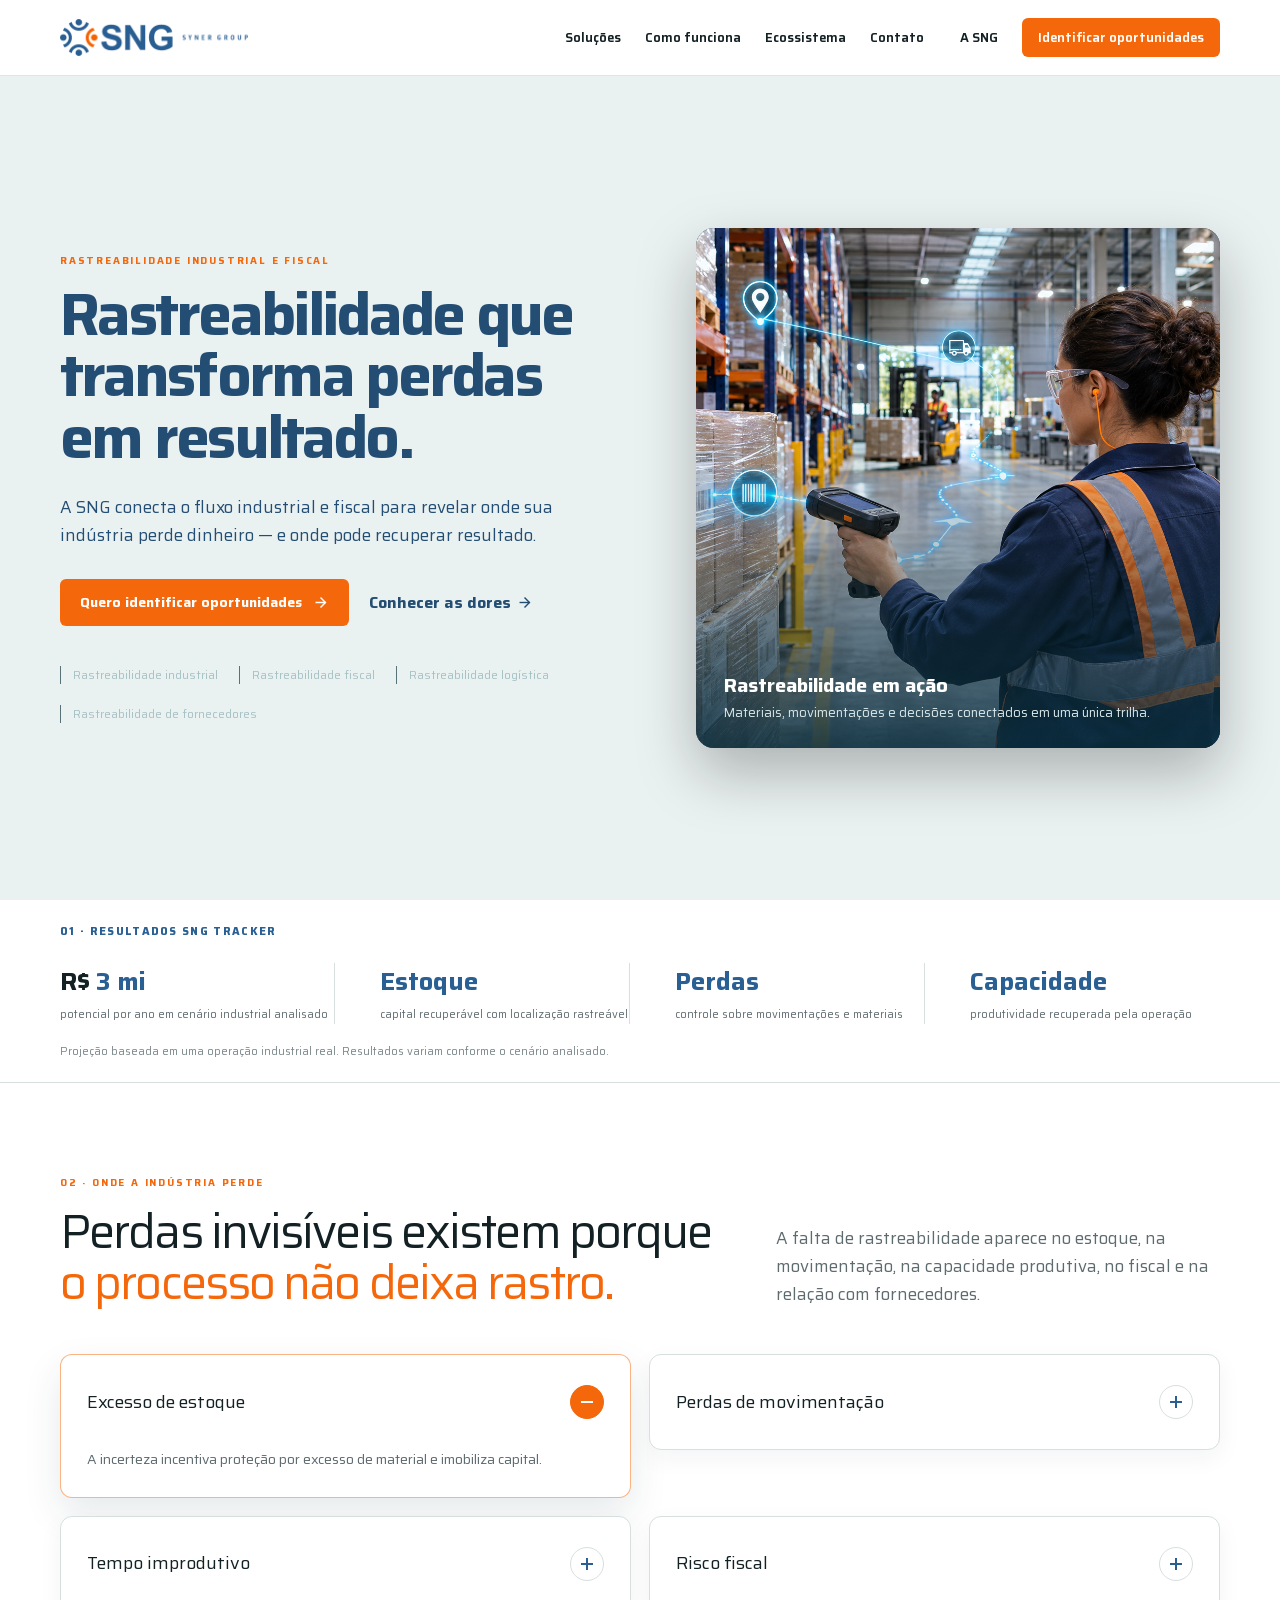
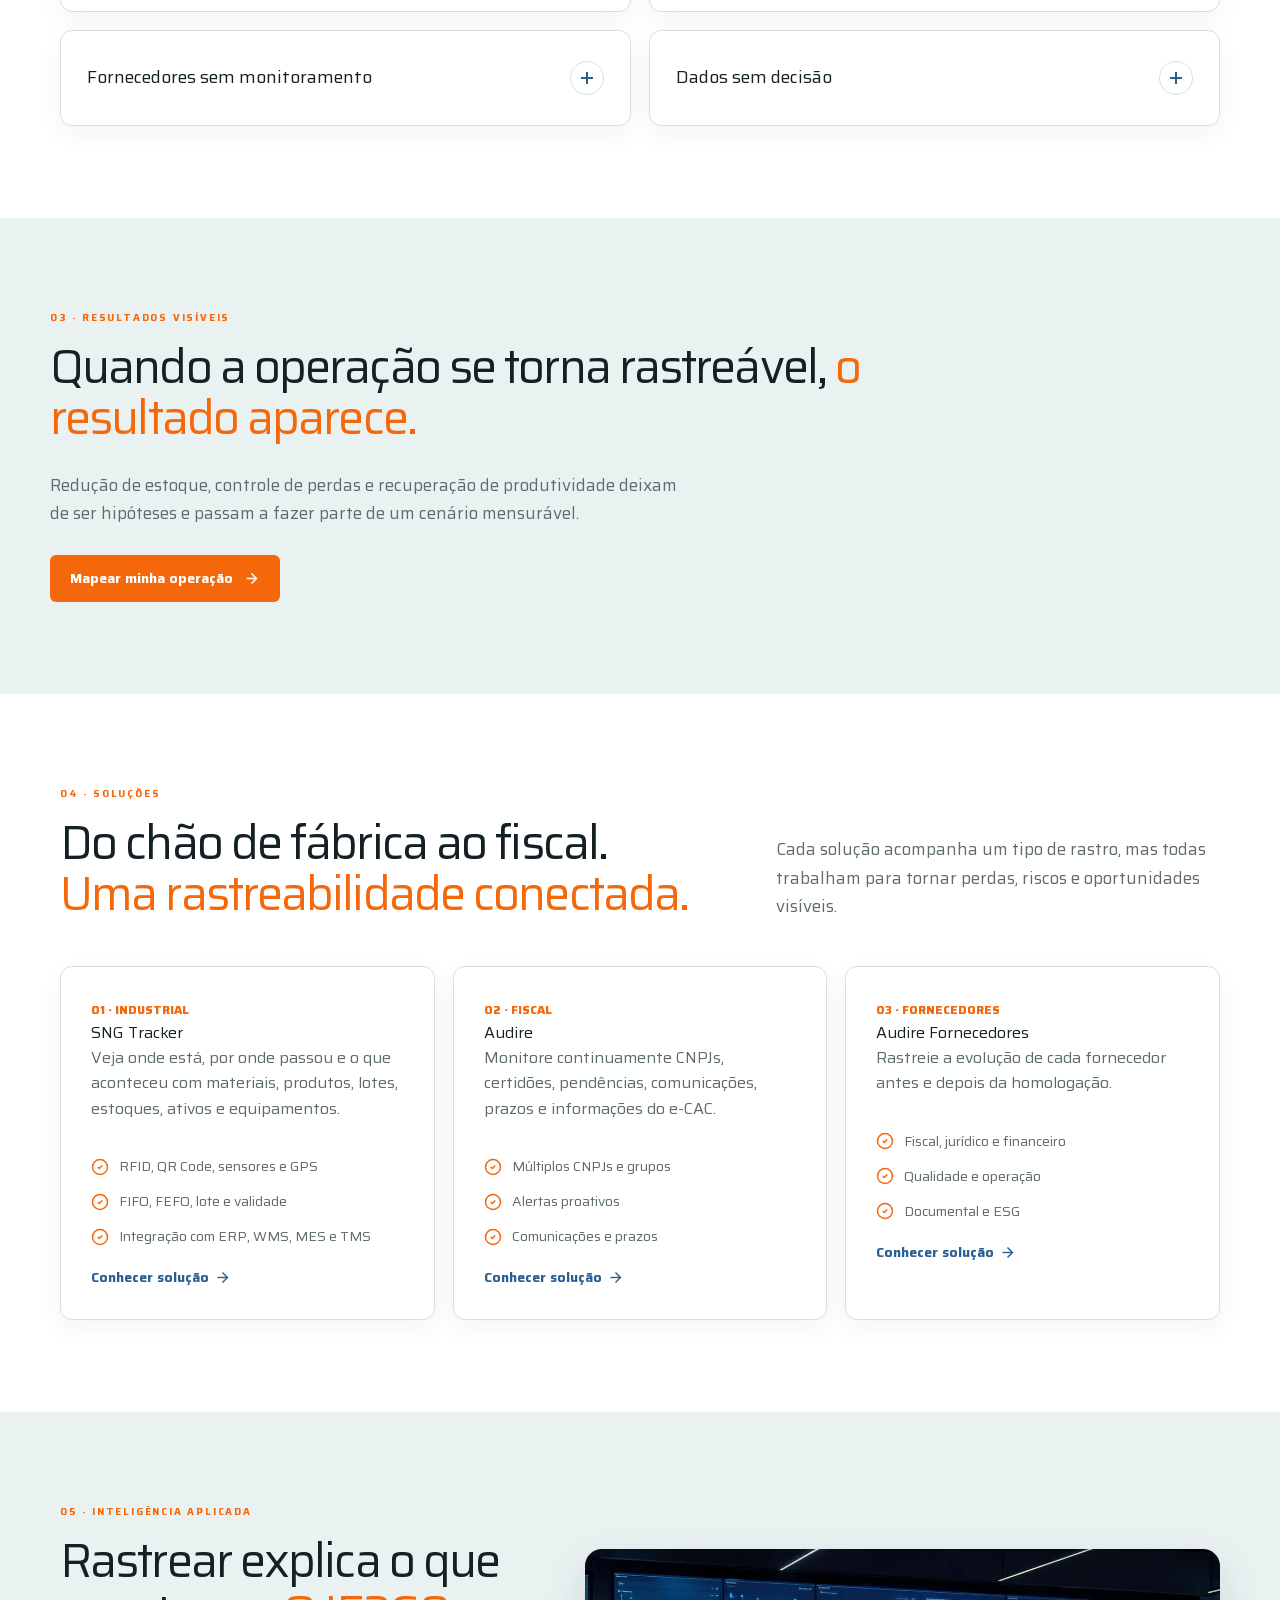
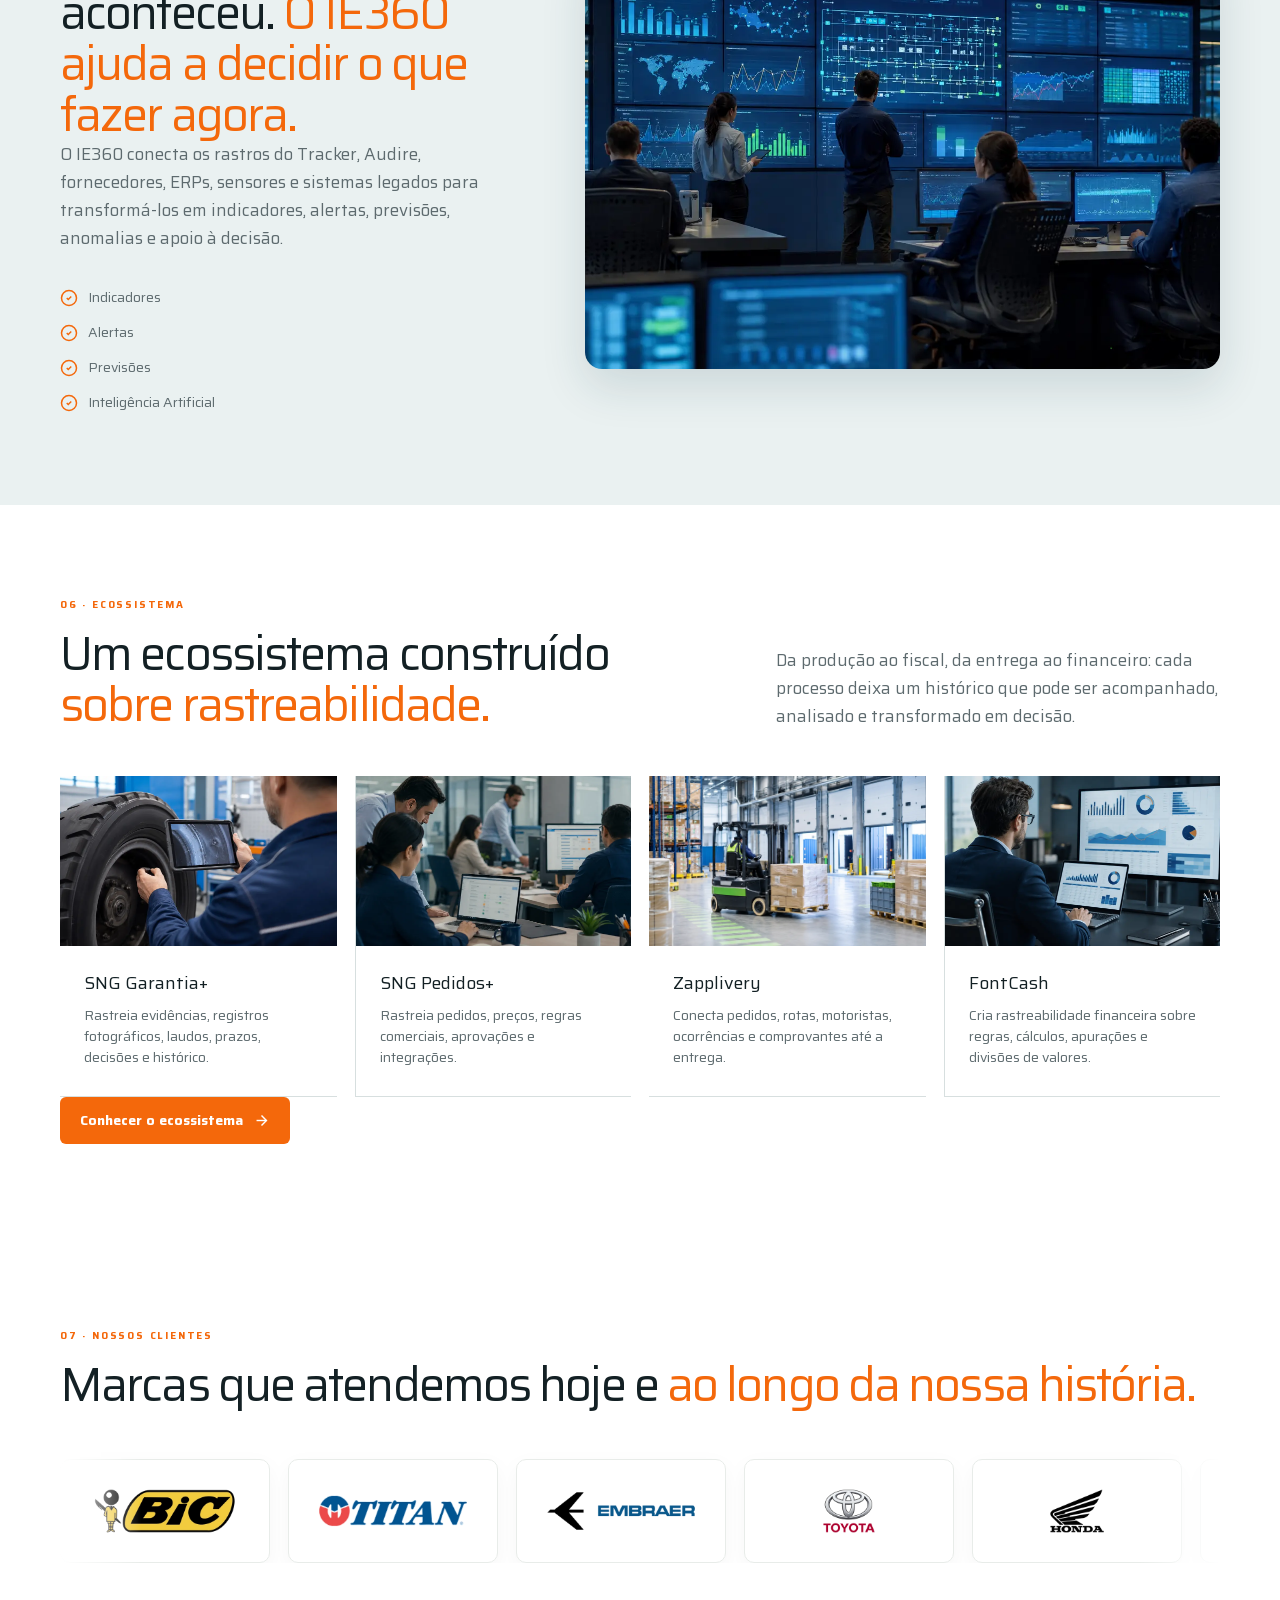
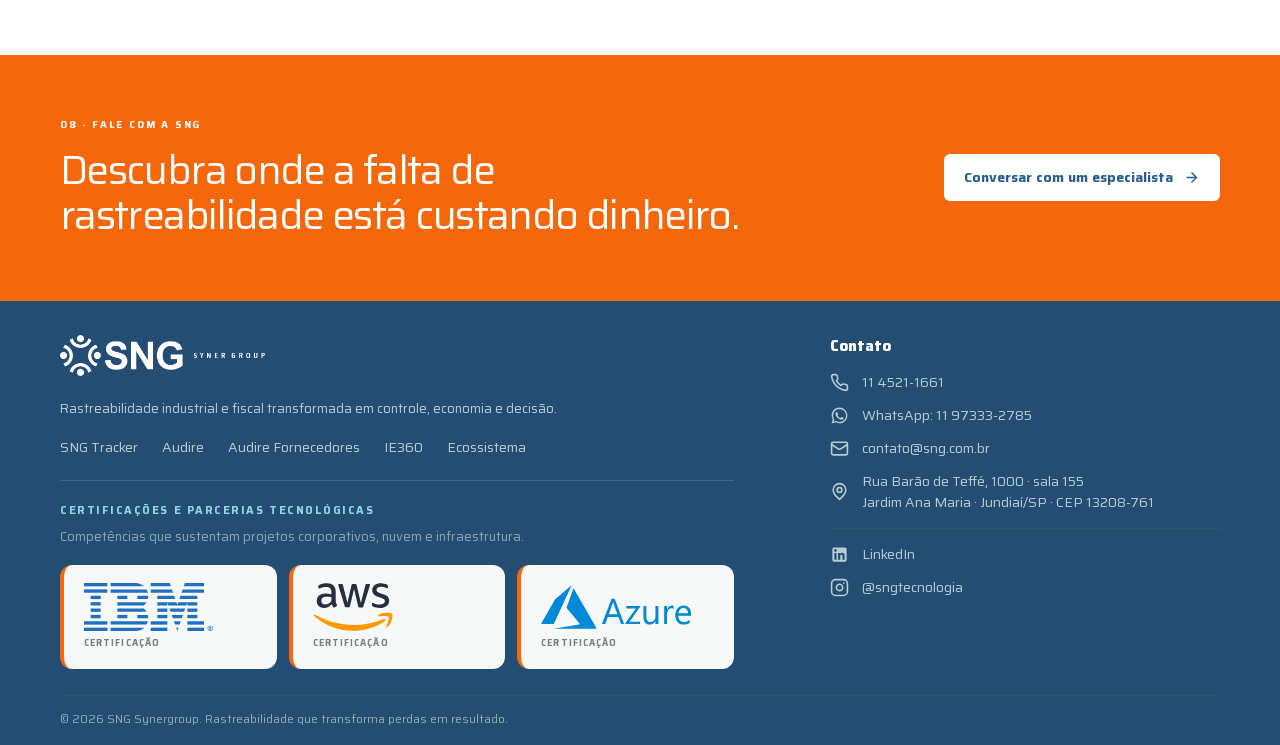
==== index.html @ 1b9b7e2a "initial commit" ====
<!doctype html><html lang="pt-BR" class="IZpH4a_variable"><head><meta charset="utf-8"><meta name="viewport" content="width=device-width,initial-scale=1"><title>SNG Synergroup | Rastreabilidade Industrial e Fiscal</title><meta name="description" content="A SNG conecta o fluxo industrial e fiscal para revelar onde sua indústria perde dinheiro — e onde pode recuperar resultado."><meta name="robots" content="index,follow,max-image-preview:large"><meta name="theme-color" content="#295f92"><link rel="canonical" href="https://sng.com.br/"><meta property="og:locale" content="pt_BR"><meta property="og:type" content="website"><meta property="og:site_name" content="SNG Synergroup"><meta property="og:title" content="SNG Synergroup | Rastreabilidade Industrial e Fiscal"><meta property="og:description" content="A SNG conecta o fluxo industrial e fiscal para revelar onde sua indústria perde dinheiro — e onde pode recuperar resultado."><meta property="og:image" content="https://sng.com.br/images/inteligencia-ie360.webp"><link rel="icon" href="./favicon.ico"><link rel="stylesheet" href="./css/styles.css"><link rel="stylesheet" href="./css/sng-overrides.css"></head><body><header class="site-header"><div class="container nav-wrap"><a class="brand" aria-label="SNG Synergroup início" href="./index.html"><img src="./images/logo.png" alt="SNG Synergroup" width="754" height="152"></a><button class="menu-button" aria-label="Abrir menu" aria-expanded="false"><svg viewBox="0 0 24 24" aria-hidden="true" fill="none" stroke="currentColor" stroke-width="2"><path d="M4 5h16"></path><path d="M4 12h16"></path><path d="M4 19h16"></path></svg></button><nav class="main-nav" aria-label="Navegação principal"><a href="./solucoes.html">Soluções</a><a href="./como-funciona.html">Como funciona</a><a href="./ecossistema.html">Ecossistema</a><a href="#contato-footer">Contato</a><a class="nav-login" href="./sobre.html">A SNG</a><a class="button button-small" href="./contato.html">Identificar oportunidades</a></nav></div></header><main class="site-shell">
<section class="hero"><div class="container hero-grid"><div class="hero-copy"><div class="eyebrow">Rastreabilidade industrial e fiscal</div><h1>Rastreabilidade que transforma perdas <span>em resultado.</span></h1><p class="lead">A SNG conecta o fluxo industrial e fiscal para revelar onde sua indústria perde dinheiro — e onde pode recuperar resultado.</p><div class="hero-cta"><a class="button" href="./contato.html">Quero identificar oportunidades <svg viewBox="0 0 24 24" aria-hidden="true" fill="none" stroke="currentColor" stroke-width="2"><path d="M5 12h14"></path><path d="m12 5 7 7-7 7"></path></svg></a><a class="text-link" href="#dores">Conhecer as dores <svg viewBox="0 0 24 24" aria-hidden="true" fill="none" stroke="currentColor" stroke-width="2"><path d="M5 12h14"></path><path d="m12 5 7 7-7 7"></path></svg></a></div><div class="trustline"><span>Rastreabilidade industrial</span><span>Rastreabilidade fiscal</span><span>Rastreabilidade logística</span><span>Rastreabilidade de fornecedores</span></div></div><figure class="hero-generated-visual"><img src="./images/sng-rastreabilidade-hero.png" alt="Profissional rastreando materiais em uma operação industrial conectada" width="1536" height="1024"><figcaption><strong>Rastreabilidade em ação</strong><span>Materiais, movimentações e decisões conectados em uma única trilha.</span></figcaption></figure></div></section>
<section class="proof"><div class="container"><p class="proof-context">01 · Resultados SNG Tracker</p><div class="proof-grid"><div><b>R$ <em>3 mi</em></b><span>potencial por ano em cenário industrial analisado</span></div><div><b><em>Estoque</em></b><span>capital recuperável com localização rastreável</span></div><div><b><em>Perdas</em></b><span>controle sobre movimentações e materiais</span></div><div><b><em>Capacidade</em></b><span>produtividade recuperada pela operação</span></div></div><p class="proof-note">Projeção baseada em uma operação industrial real. Resultados variam conforme o cenário analisado.</p></div></section>
<section class="section" id="dores"><div class="container"><div class="section-head"><div><div class="eyebrow">02 · Onde a indústria perde</div><h2>Perdas invisíveis existem porque <span>o processo não deixa rastro.</span></h2></div><p class="lead">A falta de rastreabilidade aparece no estoque, na movimentação, na capacidade produtiva, no fiscal e na relação com fornecedores.</p></div><div class="cards"><details class="card problem-toggle" open><summary><h3>Excesso de estoque</h3><span></span></summary><div class="problem-toggle-content"><div><p>A incerteza incentiva proteção por excesso de material e imobiliza capital.</p></div></div></details><details class="card problem-toggle"><summary><h3>Perdas de movimentação</h3><span></span></summary><div class="problem-toggle-content"><div><p>Materiais mudam de posição sem histórico confiável de origem, destino e responsável.</p></div></div></details><details class="card problem-toggle"><summary><h3>Tempo improdutivo</h3><span></span></summary><div class="problem-toggle-content"><div><p>Equipes procuram itens, conferem informações e reconstroem eventos manualmente.</p></div></div></details><details class="card problem-toggle"><summary><h3>Risco fiscal</h3><span></span></summary><div class="problem-toggle-content"><div><p>Certidões, pendências, comunicações e prazos mudam continuamente.</p></div></div></details><details class="card problem-toggle"><summary><h3>Fornecedores sem monitoramento</h3><span></span></summary><div class="problem-toggle-content"><div><p>Homologar é só o começo: o risco evolui depois da aprovação inicial.</p></div></div></details><details class="card problem-toggle"><summary><h3>Dados sem decisão</h3><span></span></summary><div class="problem-toggle-content"><div><p>Sistemas registram eventos, mas não conectam contexto, alertas e próximos passos.</p></div></div></details></div></div></section>
<section class="statement-section section"><div class="statement"><div class="eyebrow">03 · Resultados visíveis</div><h2>Quando a operação se torna rastreável, <span>o resultado aparece.</span></h2><p class="lead">Redução de estoque, controle de perdas e recuperação de produtividade deixam de ser hipóteses e passam a fazer parte de um cenário mensurável.</p><a class="button" href="./contato.html">Mapear minha operação <svg viewBox="0 0 24 24" aria-hidden="true" fill="none" stroke="currentColor" stroke-width="2"><path d="M5 12h14"></path><path d="m12 5 7 7-7 7"></path></svg></a></div></section>
<section class="section"><div class="container"><div class="section-head"><div><div class="eyebrow">04 · Soluções</div><h2>Do chão de fábrica ao fiscal. <span>Uma rastreabilidade conectada.</span></h2></div><p class="lead">Cada solução acompanha um tipo de rastro, mas todas trabalham para tornar perdas, riscos e oportunidades visíveis.</p></div><div class="solution-grid"><article class="solution-card"><span class="card-index">01 · INDUSTRIAL</span><h3>SNG Tracker</h3><p>Veja onde está, por onde passou e o que aconteceu com materiais, produtos, lotes, estoques, ativos e equipamentos.</p><div class="checks"><div class="check"><svg viewBox="0 0 24 24" aria-hidden="true" fill="none" stroke="currentColor" stroke-width="2"><circle cx="12" cy="12" r="10"></circle><path d="m9 12 2 2 4-4"></path></svg> RFID, QR Code, sensores e GPS</div><div class="check"><svg viewBox="0 0 24 24" aria-hidden="true" fill="none" stroke="currentColor" stroke-width="2"><circle cx="12" cy="12" r="10"></circle><path d="m9 12 2 2 4-4"></path></svg> FIFO, FEFO, lote e validade</div><div class="check"><svg viewBox="0 0 24 24" aria-hidden="true" fill="none" stroke="currentColor" stroke-width="2"><circle cx="12" cy="12" r="10"></circle><path d="m9 12 2 2 4-4"></path></svg> Integração com ERP, WMS, MES e TMS</div></div><a class="text-link" href="./solucoes.html#tracker">Conhecer solução <svg viewBox="0 0 24 24" aria-hidden="true" fill="none" stroke="currentColor" stroke-width="2"><path d="M5 12h14"></path><path d="m12 5 7 7-7 7"></path></svg></a></article><article class="solution-card"><span class="card-index">02 · FISCAL</span><h3>Audire</h3><p>Monitore continuamente CNPJs, certidões, pendências, comunicações, prazos e informações do e-CAC.</p><div class="checks"><div class="check"><svg viewBox="0 0 24 24" aria-hidden="true" fill="none" stroke="currentColor" stroke-width="2"><circle cx="12" cy="12" r="10"></circle><path d="m9 12 2 2 4-4"></path></svg> Múltiplos CNPJs e grupos</div><div class="check"><svg viewBox="0 0 24 24" aria-hidden="true" fill="none" stroke="currentColor" stroke-width="2"><circle cx="12" cy="12" r="10"></circle><path d="m9 12 2 2 4-4"></path></svg> Alertas proativos</div><div class="check"><svg viewBox="0 0 24 24" aria-hidden="true" fill="none" stroke="currentColor" stroke-width="2"><circle cx="12" cy="12" r="10"></circle><path d="m9 12 2 2 4-4"></path></svg> Comunicações e prazos</div></div><a class="text-link" href="./solucoes.html#audire">Conhecer solução <svg viewBox="0 0 24 24" aria-hidden="true" fill="none" stroke="currentColor" stroke-width="2"><path d="M5 12h14"></path><path d="m12 5 7 7-7 7"></path></svg></a></article><article class="solution-card"><span class="card-index">03 · FORNECEDORES</span><h3>Audire Fornecedores</h3><p>Rastreie a evolução de cada fornecedor antes e depois da homologação.</p><div class="checks"><div class="check"><svg viewBox="0 0 24 24" aria-hidden="true" fill="none" stroke="currentColor" stroke-width="2"><circle cx="12" cy="12" r="10"></circle><path d="m9 12 2 2 4-4"></path></svg> Fiscal, jurídico e financeiro</div><div class="check"><svg viewBox="0 0 24 24" aria-hidden="true" fill="none" stroke="currentColor" stroke-width="2"><circle cx="12" cy="12" r="10"></circle><path d="m9 12 2 2 4-4"></path></svg> Qualidade e operação</div><div class="check"><svg viewBox="0 0 24 24" aria-hidden="true" fill="none" stroke="currentColor" stroke-width="2"><circle cx="12" cy="12" r="10"></circle><path d="m9 12 2 2 4-4"></path></svg> Documental e ESG</div></div><a class="text-link" href="./solucoes.html#fornecedores">Conhecer solução <svg viewBox="0 0 24 24" aria-hidden="true" fill="none" stroke="currentColor" stroke-width="2"><path d="M5 12h14"></path><path d="m12 5 7 7-7 7"></path></svg></a></article></div></div></section>
<section class="section statement-section"><div class="container rules-layout"><div><div class="eyebrow">05 · Inteligência aplicada</div><h2>Rastrear explica o que aconteceu. <span>O IE360 ajuda a decidir o que fazer agora.</span></h2><p class="lead">O IE360 conecta os rastros do Tracker, Audire, fornecedores, ERPs, sensores e sistemas legados para transformá-los em indicadores, alertas, previsões, anomalias e apoio à decisão.</p><div class="checks"><div class="check"><svg viewBox="0 0 24 24" aria-hidden="true" fill="none" stroke="currentColor" stroke-width="2"><circle cx="12" cy="12" r="10"></circle><path d="m9 12 2 2 4-4"></path></svg> Indicadores</div><div class="check"><svg viewBox="0 0 24 24" aria-hidden="true" fill="none" stroke="currentColor" stroke-width="2"><circle cx="12" cy="12" r="10"></circle><path d="m9 12 2 2 4-4"></path></svg> Alertas</div><div class="check"><svg viewBox="0 0 24 24" aria-hidden="true" fill="none" stroke="currentColor" stroke-width="2"><circle cx="12" cy="12" r="10"></circle><path d="m9 12 2 2 4-4"></path></svg> Previsões</div><div class="check"><svg viewBox="0 0 24 24" aria-hidden="true" fill="none" stroke="currentColor" stroke-width="2"><circle cx="12" cy="12" r="10"></circle><path d="m9 12 2 2 4-4"></path></svg> Inteligência Artificial</div></div></div><img class="sng-feature-image" src="./images/inteligencia-ie360.webp" alt="Centro de inteligência operacional IE360"></div></section>
<section class="section"><div class="container"><div class="section-head"><div><div class="eyebrow">06 · Ecossistema</div><h2>Um ecossistema construído <span>sobre rastreabilidade.</span></h2></div><p class="lead">Da produção ao fiscal, da entrega ao financeiro: cada processo deixa um histórico que pode ser acompanhado, analisado e transformado em decisão.</p></div><div class="cards ecosystem-cards"><article class="card"><img src="./images/sng-garantia.webp" alt="SNG Garantia+"><h3>SNG Garantia+</h3><p>Rastreia evidências, registros fotográficos, laudos, prazos, decisões e histórico.</p></article><article class="card"><img src="./images/sng-pedidos.webp" alt="SNG Pedidos+"><h3>SNG Pedidos+</h3><p>Rastreia pedidos, preços, regras comerciais, aprovações e integrações.</p></article><article class="card"><img src="./images/logistica-expedicao.webp" alt="Zapplivery"><h3>Zapplivery</h3><p>Conecta pedidos, rotas, motoristas, ocorrências e comprovantes até a entrega.</p></article><article class="card"><img src="./images/fontcash.webp" alt="FontCash"><h3>FontCash</h3><p>Cria rastreabilidade financeira sobre regras, cálculos, apurações e divisões de valores.</p></article></div><p><a class="button" href="./ecossistema.html">Conhecer o ecossistema <svg viewBox="0 0 24 24" aria-hidden="true" fill="none" stroke="currentColor" stroke-width="2"><path d="M5 12h14"></path><path d="m12 5 7 7-7 7"></path></svg></a></p></div></section>
<section class="section clients-section"><div class="container"><div class="eyebrow">07 · Nossos clientes</div><h2>Marcas que atendemos hoje e <span>ao longo da nossa história.</span></h2><div class="client-logos"><img src="./images/07_bic.webp" alt="Cliente SNG"><img src="./images/37_titan.webp" alt="Cliente SNG"><img src="./images/14_embraer.webp" alt="Cliente SNG"><img src="./images/38_toyota.webp" alt="Cliente SNG"><img src="./images/18_honda.webp" alt="Cliente SNG"><img src="./images/12_continental.webp" alt="Cliente SNG"><img src="./images/01_abbott.webp" alt="Cliente SNG"><img src="./images/08_o_boticario.webp" alt="Cliente SNG"><img src="./images/16_ferrero.webp" alt="Cliente SNG"><img src="./images/09_c_and_a.webp" alt="Cliente SNG"><img src="./images/04_avon.webp" alt="Cliente SNG"><img src="./images/06_baxter.webp" alt="Cliente SNG"><img src="./images/03_air_products.webp" alt="Cliente SNG"><img src="./images/05_bacardi.webp" alt="Cliente SNG"><img src="./images/32_sandvik.webp" alt="Cliente SNG"><img src="./images/26_makita.webp" alt="Cliente SNG"><img src="./images/23_lanxess.webp" alt="Cliente SNG"><img src="./images/17_gates.webp" alt="Cliente SNG"><img src="./images/39_unimed.webp" alt="Cliente SNG"><img src="./images/40_yazaki.webp" alt="Cliente SNG"><img src="./images/21_iscar.webp" alt="Cliente SNG"><img src="./images/35_sulzer.webp" alt="Cliente SNG"><img src="./images/36_taegutec.webp" alt="Cliente SNG"><img src="./images/25_leaseplan.webp" alt="Cliente SNG"><img src="./images/30a_organon.webp" alt="Cliente SNG"><img src="./images/30b_schering_plough.webp" alt="Cliente SNG"><img src="./images/22_kspg_automotive.webp" alt="Cliente SNG"><img src="./images/19_igesp.webp" alt="Cliente SNG"><img src="./images/20_intelli.webp" alt="Cliente SNG"><img src="./images/11_chemtura.webp" alt="Cliente SNG"><img src="./images/41_zambon.webp" alt="Cliente SNG"></div></div></section>
<section class="cta-section"><div class="container cta-inner"><div><div class="eyebrow">08 · Fale com a SNG</div><h2>Descubra onde a falta de rastreabilidade está custando dinheiro.</h2></div><a class="button button-light" href="./contato.html">Conversar com um especialista <svg viewBox="0 0 24 24" aria-hidden="true" fill="none" stroke="currentColor" stroke-width="2"><path d="M5 12h14"></path><path d="m12 5 7 7-7 7"></path></svg></a></div></section></main><footer class="site-footer" id="contato-footer"><div class="container footer-grid"><div class="footer-brand"><a class="footer-logo" href="./index.html" aria-label="SNG Synergroup início"><img src="./images/logo.png" alt="SNG Synergroup" width="754" height="152"></a><p>Rastreabilidade industrial e fiscal transformada em controle, economia e decisão.</p><div class="footer-links"><a href="./solucoes.html">SNG Tracker</a><a href="./solucoes.html#audire">Audire</a><a href="./solucoes.html#fornecedores">Audire Fornecedores</a><a href="./solucoes.html#ie360">IE360</a><a href="./ecossistema.html">Ecossistema</a></div></div><div class="footer-contact"><div class="foot-group-title">Contato</div><div class="foot-contact-box"><a href="tel:+551145211661"><span>11 4521-1661</span></a><a href="https://wa.me/5511973332785" target="_blank" rel="noopener"><span>WhatsApp: 11 97333-2785</span></a><a href="mailto:contato@sng.com.br"><span>contato@sng.com.br</span></a><a href="https://maps.google.com/?q=Rua+Barão+de+Teffé+1000+Jundiaí+SP" target="_blank" rel="noopener"><span>Rua Barão de Teffé, 1000 · sala 155<br>Jardim Ana Maria · Jundiaí/SP · CEP 13208-761</span></a><hr><a href="https://www.linkedin.com/company/sngtecnologia/" target="_blank" rel="noopener"><span>LinkedIn</span></a><a href="https://www.instagram.com/sngtecnologia/" target="_blank" rel="noopener"><span>@sngtecnologia</span></a></div></div></div><section class="footer-certifications" aria-label="Certificações e parcerias tecnológicas"><div><div class="footer-certifications-copy"><strong>Certificações e parcerias tecnológicas</strong><span>Competências que sustentam projetos corporativos, nuvem e infraestrutura.</span></div><div class="footer-certification-logos"><figure><img src="./images/IBM_logo.svg" alt="IBM"><figcaption>Certificação</figcaption></figure><figure><img src="./images/Amazon_Web_Services_Logo.svg" alt="Amazon Web Services"><figcaption>Certificação</figcaption></figure><figure><img src="./images/Microsoft_Azure_Logo.svg" alt="Microsoft Azure"><figcaption>Certificação</figcaption></figure></div></div></section><div class="container footer-bottom">© 2026 SNG Synergroup. Rastreabilidade que transforma perdas em resultado.</div></footer><script src="./js/site.js" defer></script></body></html>
---- css/styles.css ----
@font-face{font-family:Saira;font-style:normal;font-weight:100 900;font-stretch:100%;font-display:swap;src:url(../assets/fonts/7838e9cc37e312b6-s.1bio_i4k4_h-7.woff2)format("woff2");unicode-range:U+102-103,U+110-111,U+128-129,U+168-169,U+1A0-1A1,U+1AF-1B0,U+300-301,U+303-304,U+308-309,U+323,U+329,U+1EA0-1EF9,U+20AB}@font-face{font-family:Saira;font-style:normal;font-weight:100 900;font-stretch:100%;font-display:swap;src:url(../assets/fonts/f76ebd581801a14e-s.28pwg5cihh1vo.woff2)format("woff2");unicode-range:U+100-2BA,U+2BD-2C5,U+2C7-2CC,U+2CE-2D7,U+2DD-2FF,U+304,U+308,U+329,U+1D00-1DBF,U+1E00-1E9F,U+1EF2-1EFF,U+2020,U+20A0-20AB,U+20AD-20C4,U+2113,U+2C60-2C7F,U+A720-A7FF}@font-face{font-family:Saira;font-style:normal;font-weight:100 900;font-stretch:100%;font-display:swap;src:url(../assets/fonts/7c1e39d02e51fd6d-s.p.161-8jf3b5y85.woff2)format("woff2");unicode-range:U+0-FF,U+131,U+152-153,U+2BB-2BC,U+2C6,U+2DA,U+2DC,U+304,U+308,U+329,U+2000-206F,U+20AC,U+2122,U+2191,U+2193,U+2212,U+2215,U+FEFF,U+FFFD}@font-face{font-family:Saira Fallback;src:local(Arial);ascent-override:109.52%;descent-override:42.36%;line-gap-override:0.0%;size-adjust:103.63%}.IZpH4a_className{font-family:Saira,Saira Fallback;font-style:normal}.IZpH4a_variable{--font-saira:"Saira", "Saira Fallback"}
@layer properties{@supports (((-webkit-hyphens:none)) and (not (margin-trim:inline))) or ((-moz-orient:inline) and (not (color:rgb(from red r g b)))){:root,:host{--shimmer-angle:20deg}*,:before,:after,::backdrop{--tw-border-style:solid;--tw-font-weight:initial;--tw-outline-style:solid;--tw-blur:initial;--tw-brightness:initial;--tw-contrast:initial;--tw-grayscale:initial;--tw-hue-rotate:initial;--tw-invert:initial;--tw-opacity:initial;--tw-saturate:initial;--tw-sepia:initial;--tw-drop-shadow:initial;--tw-drop-shadow-color:initial;--tw-drop-shadow-alpha:100%;--tw-drop-shadow-size:initial;--tw-shadow:0 0 #0000;--tw-shadow-color:initial;--tw-shadow-alpha:100%;--tw-inset-shadow:0 0 #0000;--tw-inset-shadow-color:initial;--tw-inset-shadow-alpha:100%;--tw-ring-color:initial;--tw-ring-shadow:0 0 #0000;--tw-inset-ring-color:initial;--tw-inset-ring-shadow:0 0 #0000;--tw-ring-inset:initial;--tw-ring-offset-width:0px;--tw-ring-offset-color:#fff;--tw-ring-offset-shadow:0 0 #0000;--tw-translate-x:0;--tw-translate-y:0;--tw-translate-z:0;--tw-animation-delay:0s;--tw-animation-direction:normal;--tw-animation-duration:initial;--tw-animation-fill-mode:none;--tw-animation-iteration-count:1;--tw-enter-blur:0;--tw-enter-opacity:1;--tw-enter-rotate:0;--tw-enter-scale:1;--tw-enter-translate-x:0;--tw-enter-translate-y:0;--tw-exit-blur:0;--tw-exit-opacity:1;--tw-exit-rotate:0;--tw-exit-scale:1;--tw-exit-translate-x:0;--tw-exit-translate-y:0;--scroll-fade-t:0px;--scroll-fade-b:0px;--scroll-fade-s:0px;--scroll-fade-e:0px;--scroll-fade-mask:initial;--shimmer-image:initial;--shimmer-text-fill:initial}}}@layer theme{:root,:host{--font-sans:-apple-system, BlinkMacSystemFont, "Segoe UI", Roboto, "Helvetica Neue", "Noto Sans", Arial, sans-serif, "Apple Color Emoji", "Segoe UI Emoji", "Segoe UI Symbol", "Noto Color Emoji";--font-mono:ui-monospace, SFMono-Regular, Menlo, Monaco, Consolas, "Liberation Mono", "Courier New", monospace;--spacing:.25rem;--text-xs:.75rem;--text-xs--line-height:calc(1 / .75);--text-sm:.875rem;--text-sm--line-height:calc(1.25 / .875);--font-weight-medium:500;--radius-md:.375rem;--radius-lg:.5rem;--default-transition-duration:.15s;--default-transition-timing-function:cubic-bezier(.4, 0, .2, 1);--default-font-family:var(--font-sans);--default-mono-font-family:var(--font-mono)}}@layer base{*,:after,:before,::backdrop{box-sizing:border-box;border:0 solid;margin:0;padding:0}::file-selector-button{box-sizing:border-box;border:0 solid;margin:0;padding:0}html,:host{-webkit-text-size-adjust:100%;tab-size:4;line-height:1.5;font-family:var(--default-font-family,-apple-system, BlinkMacSystemFont, "Segoe UI", Roboto, "Helvetica Neue", "Noto Sans", Arial, sans-serif, "Apple Color Emoji", "Segoe UI Emoji", "Segoe UI Symbol", "Noto Color Emoji");font-feature-settings:var(--default-font-feature-settings,normal);font-variation-settings:var(--default-font-variation-settings,normal);-webkit-tap-highlight-color:transparent}hr{height:0;color:inherit;border-top-width:1px}abbr:where([title]){-webkit-text-decoration:underline dotted;text-decoration:underline dotted}h1,h2,h3,h4,h5,h6{font-size:inherit;font-weight:inherit}a{color:inherit;-webkit-text-decoration:inherit;-webkit-text-decoration:inherit;-webkit-text-decoration:inherit;-webkit-text-decoration:inherit;text-decoration:inherit}b,strong{font-weight:bolder}code,kbd,samp,pre{font-family:var(--default-mono-font-family,ui-monospace, SFMono-Regular, Menlo, Monaco, Consolas, "Liberation Mono", "Courier New", monospace);font-feature-settings:var(--default-mono-font-feature-settings,normal);font-variation-settings:var(--default-mono-font-variation-settings,normal);font-size:1em}small{font-size:80%}sub,sup{vertical-align:baseline;font-size:75%;line-height:0;position:relative}sub{bottom:-.25em}sup{top:-.5em}table{text-indent:0;border-color:inherit;border-collapse:collapse}:-moz-focusring:where(:not(iframe)){outline:auto}progress{vertical-align:baseline}summary{display:list-item}ol,ul,menu{list-style:none}img,svg,video,canvas,audio,iframe,embed,object{vertical-align:middle;display:block}img,video{max-width:100%;height:auto}button,input,select,optgroup,textarea{font:inherit;font-feature-settings:inherit;font-variation-settings:inherit;letter-spacing:inherit;color:inherit;opacity:1;background-color:#0000;border-radius:0}::file-selector-button{font:inherit;font-feature-settings:inherit;font-variation-settings:inherit;letter-spacing:inherit;color:inherit;opacity:1;background-color:#0000;border-radius:0}:where(select:is([multiple],[size])) optgroup{font-weight:bolder}:where(select:is([multiple],[size])) optgroup option{padding-inline-start:20px}::file-selector-button{margin-inline-end:4px}::placeholder{opacity:1}@supports (not ((-webkit-appearance:-apple-pay-button))) or (contain-intrinsic-size:1px){::placeholder{color:currentColor}@supports (color:color-mix(in lab, red, red)){::placeholder{color:color-mix(in oklab, currentcolor 50%, transparent)}}}textarea{resize:vertical}::-webkit-search-decoration{-webkit-appearance:none}::-webkit-date-and-time-value{min-height:1lh;text-align:inherit}::-webkit-datetime-edit{display:inline-flex}::-webkit-datetime-edit-fields-wrapper{padding:0}::-webkit-datetime-edit{padding-block:0}::-webkit-datetime-edit-year-field{padding-block:0}::-webkit-datetime-edit-month-field{padding-block:0}::-webkit-datetime-edit-day-field{padding-block:0}::-webkit-datetime-edit-hour-field{padding-block:0}::-webkit-datetime-edit-minute-field{padding-block:0}::-webkit-datetime-edit-second-field{padding-block:0}::-webkit-datetime-edit-millisecond-field{padding-block:0}::-webkit-datetime-edit-meridiem-field{padding-block:0}::-webkit-calendar-picker-indicator{line-height:1}:-moz-ui-invalid{box-shadow:none}button,input:where([type=button],[type=reset],[type=submit]){appearance:button}::file-selector-button{appearance:button}::-webkit-inner-spin-button{height:auto}::-webkit-outer-spin-button{height:auto}[hidden]:where(:not([hidden=until-found])){display:none!important}}@layer components;@layer utilities{.visible{visibility:visible}.absolute{position:absolute}.fixed{position:fixed}.static{position:static}.sticky{position:sticky}.container{width:100%}@media (min-width:40rem){.container{max-width:40rem}}@media (min-width:48rem){.container{max-width:48rem}}@media (min-width:64rem){.container{max-width:64rem}}@media (min-width:80rem){.container{max-width:80rem}}@media (min-width:96rem){.container{max-width:96rem}}.block{display:block}.flex{display:flex}.hidden{display:none}.inline{display:inline}.inline-block{display:inline-block}.inline-flex{display:inline-flex}.size-6{width:calc(var(--spacing) * 6);height:calc(var(--spacing) * 6)}.size-7{width:calc(var(--spacing) * 7);height:calc(var(--spacing) * 7)}.size-8{width:calc(var(--spacing) * 8);height:calc(var(--spacing) * 8)}.size-9{width:calc(var(--spacing) * 9);height:calc(var(--spacing) * 9)}.h-6{height:calc(var(--spacing) * 6)}.h-7{height:calc(var(--spacing) * 7)}.h-8{height:calc(var(--spacing) * 8)}.h-9{height:calc(var(--spacing) * 9)}.shrink-0{flex-shrink:0}.resize{resize:both}.items-center{align-items:center}.justify-center{justify-content:center}.gap-1{gap:var(--spacing)}.gap-1\.5{gap:calc(var(--spacing) * 1.5)}.rounded-\[min\(var\(--radius-md\)\,10px\)\]{border-radius:min(var(--radius-md), 10px)}.rounded-\[min\(var\(--radius-md\)\,12px\)\]{border-radius:min(var(--radius-md), 12px)}.rounded-lg{border-radius:var(--radius-lg)}.border{border-style:var(--tw-border-style);border-width:1px}.border-transparent{border-color:#0000}.bg-clip-padding{background-clip:padding-box}.px-2{padding-inline:calc(var(--spacing) * 2)}.px-2\.5{padding-inline:calc(var(--spacing) * 2.5)}.text-sm{font-size:var(--text-sm);line-height:var(--tw-leading,var(--text-sm--line-height))}.text-xs{font-size:var(--text-xs);line-height:var(--tw-leading,var(--text-xs--line-height))}.text-\[0\.8rem\]{font-size:.8rem}.font-medium{--tw-font-weight:var(--font-weight-medium);font-weight:var(--font-weight-medium)}.whitespace-nowrap{white-space:nowrap}.underline-offset-4{text-underline-offset:4px}.outline{outline-style:var(--tw-outline-style);outline-width:1px}.blur{--tw-blur:blur(8px);filter:var(--tw-blur,) var(--tw-brightness,) var(--tw-contrast,) var(--tw-grayscale,) var(--tw-hue-rotate,) var(--tw-invert,) var(--tw-saturate,) var(--tw-sepia,) var(--tw-drop-shadow,)}.transition{transition-property:color,background-color,border-color,outline-color,text-decoration-color,fill,stroke,--tw-gradient-from,--tw-gradient-via,--tw-gradient-to,opacity,box-shadow,transform,translate,scale,rotate,filter,-webkit-backdrop-filter,backdrop-filter,display,content-visibility,overlay,pointer-events;transition-timing-function:var(--tw-ease,var(--default-transition-timing-function));transition-duration:var(--tw-duration,var(--default-transition-duration))}.transition-all{transition-property:all;transition-timing-function:var(--tw-ease,var(--default-transition-timing-function));transition-duration:var(--tw-duration,var(--default-transition-duration))}.outline-none{--tw-outline-style:none;outline-style:none}.select-none{-webkit-user-select:none;user-select:none}@media (hover:hover){.hover\:underline:hover{text-decoration-line:underline}}.focus-visible\:ring-3:focus-visible{--tw-ring-shadow:var(--tw-ring-inset,) 0 0 0 calc(3px + var(--tw-ring-offset-width)) var(--tw-ring-color,currentcolor);box-shadow:var(--tw-inset-shadow), var(--tw-inset-ring-shadow), var(--tw-ring-offset-shadow), var(--tw-ring-shadow), var(--tw-shadow)}.active\:not-aria-\[haspopup\]\:translate-y-px:active:not([aria-haspopup]){--tw-translate-y:1px;translate:var(--tw-translate-x) var(--tw-translate-y)}.disabled\:pointer-events-none:disabled{pointer-events:none}.disabled\:opacity-50:disabled{opacity:.5}:where([data-slot=button-group]) .in-data-\[slot\=button-group\]\:rounded-lg{border-radius:var(--radius-lg)}.has-data-\[icon\=inline-end\]\:pr-1\.5:has([data-icon=inline-end]){padding-right:calc(var(--spacing) * 1.5)}.has-data-\[icon\=inline-end\]\:pr-2:has([data-icon=inline-end]){padding-right:calc(var(--spacing) * 2)}.has-data-\[icon\=inline-start\]\:pl-1\.5:has([data-icon=inline-start]){padding-left:calc(var(--spacing) * 1.5)}.has-data-\[icon\=inline-start\]\:pl-2:has([data-icon=inline-start]){padding-left:calc(var(--spacing) * 2)}.aria-invalid\:ring-3[aria-invalid=true]{--tw-ring-shadow:var(--tw-ring-inset,) 0 0 0 calc(3px + var(--tw-ring-offset-width)) var(--tw-ring-color,currentcolor);box-shadow:var(--tw-inset-shadow), var(--tw-inset-ring-shadow), var(--tw-ring-offset-shadow), var(--tw-ring-shadow), var(--tw-shadow)}.\[\&_svg\]\:pointer-events-none svg{pointer-events:none}.\[\&_svg\]\:shrink-0 svg{flex-shrink:0}.\[\&_svg\:not\(\[class\*\=\'size-\'\]\)\]\:size-3 svg:not([class*=size-]){width:calc(var(--spacing) * 3);height:calc(var(--spacing) * 3)}.\[\&_svg\:not\(\[class\*\=\'size-\'\]\)\]\:size-3\.5 svg:not([class*=size-]){width:calc(var(--spacing) * 3.5);height:calc(var(--spacing) * 3.5)}.\[\&_svg\:not\(\[class\*\=\'size-\'\]\)\]\:size-4 svg:not([class*=size-]){width:calc(var(--spacing) * 4);height:calc(var(--spacing) * 4)}}@property --tw-animation-delay{syntax:"*";inherits:false;initial-value:0s}@property --tw-animation-direction{syntax:"*";inherits:false;initial-value:normal}@property --tw-animation-duration{syntax:"*";inherits:false}@property --tw-animation-fill-mode{syntax:"*";inherits:false;initial-value:none}@property --tw-animation-iteration-count{syntax:"*";inherits:false;initial-value:1}@property --tw-enter-blur{syntax:"*";inherits:false;initial-value:0}@property --tw-enter-opacity{syntax:"*";inherits:false;initial-value:1}@property --tw-enter-rotate{syntax:"*";inherits:false;initial-value:0}@property --tw-enter-scale{syntax:"*";inherits:false;initial-value:1}@property --tw-enter-translate-x{syntax:"*";inherits:false;initial-value:0}@property --tw-enter-translate-y{syntax:"*";inherits:false;initial-value:0}@property --tw-exit-blur{syntax:"*";inherits:false;initial-value:0}@property --tw-exit-opacity{syntax:"*";inherits:false;initial-value:1}@property --tw-exit-rotate{syntax:"*";inherits:false;initial-value:0}@property --tw-exit-scale{syntax:"*";inherits:false;initial-value:1}@property --tw-exit-translate-x{syntax:"*";inherits:false;initial-value:0}@property --tw-exit-translate-y{syntax:"*";inherits:false;initial-value:0}@property --scroll-fade-t{syntax:"<length-percentage>";inherits:false;initial-value:0}@property --scroll-fade-b{syntax:"<length-percentage>";inherits:false;initial-value:0}@property --scroll-fade-s{syntax:"<length-percentage>";inherits:false;initial-value:0}@property --scroll-fade-e{syntax:"<length-percentage>";inherits:false;initial-value:0}@property --scroll-fade-mask{syntax:"*";inherits:false}@property --shimmer-angle{syntax:"<angle>";inherits:true;initial-value:20deg}@property --shimmer-image{syntax:"*";inherits:false}@property --shimmer-text-fill{syntax:"*";inherits:false}@media (prefers-reduced-motion:reduce){.shimmer{-webkit-text-fill-color:currentColor;background-image:none;animation:none}}:root{--ink:#101719;--muted:#657174;--line:#dce4e3;--paper:#f7faf8;--orange:#ff6b00;--blue:#295f92;--dark:#295f92;--soft:#eaf3f4;--lightningcss-light:initial;--lightningcss-dark: ;color-scheme:light}*{box-sizing:border-box}html{scroll-behavior:smooth}body{background:var(--paper);color:var(--ink);font-family:var(--font-saira), Arial, Helvetica, sans-serif;margin:0}.site-shell{overflow:hidden}.container{width:min(1180px,100% - 48px);margin:auto}.site-header{border-bottom:1px solid var(--line);background:#fff;align-items:center;height:82px;display:flex}.nav-wrap{justify-content:space-between;align-items:center;gap:30px;display:flex}.brand img{width:205px;height:auto;display:block}.main-nav{align-items:center;gap:28px;display:flex}.main-nav a,.back-link{color:var(--ink);font-size:14px;font-weight:600;text-decoration:none}.main-nav a:hover,.back-link:hover{color:var(--orange)}.nav-login{margin-left:12px}.button{background:var(--orange);color:#fff;cursor:pointer;border:0;border-radius:999px;justify-content:center;align-items:center;gap:10px;padding:15px 23px;font-size:15px;font-weight:700;text-decoration:none;display:inline-flex}.button svg,.text-link svg{width:17px;height:17px}.button-small{padding:11px 18px;font-size:13px}.button-light{color:var(--dark);background:#fff}.menu-button{background:0 0;border:0;display:none}.hero{background:var(--dark);color:#fff;padding:110px 0 105px}.hero-grid{grid-template-columns:1.03fr .97fr;align-items:center;gap:80px;display:grid}.eyebrow{color:var(--orange);text-transform:uppercase;letter-spacing:.16em;margin-bottom:18px;font-size:11px;font-weight:700}.hero h1,.inner-page h1{letter-spacing:-.055em;margin:0 0 25px;font-size:clamp(42px,5.5vw,76px);font-weight:800;line-height:1.02}.hero h1 span,h1 span,h2 span{color:var(--orange)}.lead{color:var(--muted);max-width:640px;font-size:18px;line-height:1.6}.hero .lead{color:#bed0d3}.hero-cta{flex-wrap:wrap;align-items:center;gap:20px;margin-top:34px;display:flex}.text-link{color:inherit;align-items:center;gap:5px;font-weight:700;text-decoration:none;display:inline-flex}.trustline{color:#a6c1c4;flex-wrap:wrap;gap:21px;margin-top:54px;font-size:12px;display:flex}.trustline span{border-left:1px solid #577278;padding-left:12px}.trace-card{background:#123e50;border:1px solid #306171;border-radius:22px;padding:24px;box-shadow:0 25px 60px #0004}.trace-head{border-bottom:1px solid #3e6672;justify-content:space-between;align-items:start;padding-bottom:21px;display:flex}.live{letter-spacing:.12em;color:#8de1a3;font-size:10px}.flow{flex-direction:column;display:flex}.flow-step{border-bottom:1px solid #2b5a68;grid-template-columns:36px 1fr auto;align-items:center;gap:13px;padding:17px 0;display:grid}.flow-step:last-child{border:0}.flow-step small{color:#99b2b7;margin-top:4px;font-size:12px;display:block}.flow-step>span{color:#8caeb2;font-size:11px}.flow-step.active{color:#fff}.flow-step.active .flow-n{background:var(--orange);color:#fff}.flow-n{width:28px;height:28px;color:var(--dark);background:#d4e6e3;border-radius:50%;place-items:center;font-size:11px;font-weight:700;display:grid}.proof{border-bottom:1px solid var(--line);background:#fff}.proof-grid{grid-template-columns:repeat(4,1fr);gap:20px;padding:38px 0;display:grid}.proof-grid div{border-right:1px solid var(--line);padding-left:25px}.proof-grid div:first-child{padding-left:0}.proof-grid div:last-child{border:0}.proof b{font-size:27px;display:block}.proof em{color:var(--blue);font-style:normal}.proof span{color:var(--muted);margin-top:7px;font-size:12px;display:block}.section-head{grid-template-columns:1fr .75fr;align-items:end;gap:70px;margin-bottom:60px;display:grid}.section h2,.statement h2{letter-spacing:-.05em;margin:0;font-size:clamp(35px,4.5vw,58px);line-height:1.04}.section-head .lead{margin:0}.cards{grid-template-columns:repeat(3,1fr);gap:16px;display:grid}.card{border:1px solid var(--line);background:#fff;border-radius:14px;min-height:200px;padding:28px}.card-index{color:var(--orange);font-size:12px;font-weight:800}.card p{color:var(--muted);margin:0;line-height:1.5}.statement-section{background:var(--soft)}.statement{max-width:850px;margin-left:max(24px,50vw - 590px)}.statement .lead{margin:28px 0}.rules-layout{grid-template-columns:.8fr 1.2fr;align-items:center;gap:100px;display:grid}.checks{gap:14px;margin-top:35px;display:grid}.check{color:var(--muted);align-items:center;gap:10px;font-size:14px;display:flex}.check svg{width:18px;color:var(--orange)}.rule-builder{border:1px solid var(--line);background:#fff;border-radius:17px;padding:25px;box-shadow:0 18px 45px #173e4b14}.window-top{border-bottom:1px solid var(--line);justify-content:space-between;margin-bottom:24px;padding-bottom:17px;display:flex}.window-top span{color:#a6b3b4;letter-spacing:3px}.rule-builder p{flex-wrap:wrap;align-items:center;gap:9px;margin:15px 0;display:flex}.rule-builder small{color:#859395;font-weight:700}.rule-builder b{background:#edf5f4;border-radius:5px;padding:8px 11px;font-size:13px}.rule-builder .green{color:#328248;background:#e1f4e5}.rule-result{border-top:1px solid var(--line);color:var(--muted);justify-content:space-between;margin-top:25px;padding-top:18px;font-size:13px;display:flex}.rule-result strong{color:#328248}.cta-section{background:var(--orange);color:#fff;padding:70px 0}.cta-inner{justify-content:space-between;align-items:center;gap:30px;display:flex}.cta-section .eyebrow{color:#fff}.cta-section h2{letter-spacing:-.04em;max-width:700px;margin:0;font-size:clamp(30px,4vw,48px)}.footer{color:#b9d1d2;background:#092d3e;padding:28px 0}.footer-inner{justify-content:space-between;align-items:center;gap:25px;font-size:12px;display:flex}.footer img{filter:brightness(0)invert();width:150px}.footer a{color:#fff;margin-left:20px;text-decoration:none}.inner-page{min-height:calc(100vh - 82px);padding:65px 0 120px}.back-link{color:var(--blue);margin-bottom:70px;display:inline-block}.page-lead{color:var(--muted);max-width:750px;margin:0 0 70px;font-size:21px;line-height:1.55}.solution-grid{grid-template-columns:repeat(3,1fr);gap:18px;display:grid}.solution-card{border:1px solid var(--line);background:#fff;border-radius:15px;min-height:300px;padding:32px}.solution-card>svg{color:var(--orange);width:30px;height:30px}.solution-card h2{margin:32px 0 14px;font-size:23px}.solution-card p,.journey-grid p,.market-copy p{color:var(--muted);line-height:1.6}.solution-card .text-link{color:var(--blue);margin-top:20px;font-size:14px}.detail-section{background:var(--dark);color:#fff;border-radius:20px;grid-template-columns:1fr 1fr;gap:50px;margin-top:110px;padding:55px;display:grid}.detail-section h2{letter-spacing:-.04em;font-size:40px}.detail-list{color:#d0e0df;align-content:center;gap:18px;display:grid}.detail-list div{align-items:center;gap:12px;display:flex}.detail-list svg{color:var(--orange)}.journey-grid{background:var(--line);grid-template-columns:repeat(3,1fr);gap:1px;margin-bottom:50px;display:grid}.journey-grid article{background:#fff;min-height:190px;padding:28px}.journey-grid span{color:var(--orange);letter-spacing:.12em;font-size:11px;font-weight:800}.journey-grid h2{margin:28px 0 10px;font-size:21px}.market-stats{grid-template-columns:repeat(3,1fr);gap:18px;margin-bottom:80px;display:grid}.market-stats>div{border:1px solid var(--line);background:#fff;border-radius:14px;padding:28px}.market-stats small,.market-stats span{color:var(--muted);font-size:12px;display:block}.market-stats b{color:var(--blue);margin:22px 0 9px;font-size:38px;display:block}.market-copy{background:var(--soft);border-radius:18px;max-width:850px;margin-bottom:50px;padding:48px}.market-copy h2{letter-spacing:-.04em;font-size:38px}.market-copy small{color:var(--muted);line-height:1.5}.market-copy a{color:var(--blue)}.contact-layout{grid-template-columns:1fr 1fr;gap:100px;display:grid}.contact-points{color:var(--blue);gap:15px;margin-top:38px;font-weight:700;display:grid}.contact-points span:before{content:"✓";color:var(--orange);margin-right:10px}.contact-form{border:1px solid var(--line);background:#fff;border-radius:16px;gap:18px;padding:32px;display:grid}.contact-form label{gap:8px;font-size:13px;font-weight:700;display:grid}.contact-form input,.contact-form textarea{font:inherit;border:1px solid var(--line);background:var(--paper);border-radius:7px;padding:13px}.contact-form textarea{resize:vertical}.form-success{color:#328248;margin:0;font-size:13px}@media (max-width:800px){.container{width:min(100% - 32px,600px)}.site-header{height:70px}.brand img{width:160px}.menu-button{color:var(--dark);display:block}.main-nav{z-index:3;border-bottom:1px solid var(--line);background:#fff;flex-direction:column;align-items:stretch;padding:22px 20px;display:none;position:absolute;top:70px;left:0;right:0}.main-nav.open{display:flex}.nav-login{margin:0}.hero{padding:70px 0}.hero-grid,.rules-layout,.contact-layout{grid-template-columns:1fr;gap:45px}.hero h1{font-size:52px}.trace-card{padding:18px}.proof-grid{grid-template-columns:repeat(2,1fr);gap:24px}.proof-grid div{border:0;padding:0}.section,.statement-section{padding:75px 0}.section-head{grid-template-columns:1fr;gap:22px;margin-bottom:35px}.cards,.solution-grid,.journey-grid{grid-template-columns:1fr}.statement{margin-left:auto}.cta-inner,.footer-inner{flex-direction:column;align-items:flex-start}.footer-inner div{gap:15px;display:flex}.footer a{margin:0}.detail-section{grid-template-columns:1fr;padding:30px}.detail-section h2,.market-copy h2{font-size:30px}.market-stats{grid-template-columns:1fr;margin-bottom:50px}.inner-page{padding-top:35px}.back-link{margin-bottom:45px}.page-lead{margin-bottom:45px;font-size:18px}.contact-layout{gap:35px}}body{padding-top:82px}.site-header{z-index:100;position:fixed;top:0;left:0;right:0}.hero{align-items:center;min-height:calc(100dvh - 82px);padding:clamp(50px,8vh,110px) 0;display:flex}@media (max-width:800px){body{padding-top:70px}.hero{min-height:calc(100dvh - 70px);padding:50px 0}}html{scrollbar-color:var(--orange) #e8eceb;scrollbar-width:thin}::-webkit-scrollbar{width:12px}::-webkit-scrollbar-track{background:#e8eceb}::-webkit-scrollbar-thumb{background:var(--orange);border:3px solid #e8eceb;border-radius:999px}::-webkit-scrollbar-thumb:hover{background:#e85f00}@media (min-width:801px) and (max-height:950px){.hero{padding:32px 0}.hero-grid{gap:60px}.hero h1{margin-bottom:18px;font-size:clamp(42px,4.6vw,66px)}.hero .lead{font-size:16px;line-height:1.45}.hero-cta{margin-top:24px}.trustline{margin-top:28px}.trace-card{padding:20px}.trace-head{padding-bottom:14px}.flow-step{padding:11px 0}}body{caret-color:#0000;flex-direction:column;min-height:100dvh;display:flex}input,textarea,[contenteditable=true]{caret-color:auto}body>main{flex:1;width:100%}.inner-page h1{max-width:980px}.inner-page .eyebrow{margin-bottom:22px}.inner-page .page-lead{margin-top:28px;margin-bottom:64px}.inner-page>.container>:last-child{margin-bottom:0}.contact-layout{align-items:start}.contact-form{margin-top:4px}.inner-page{padding-top:52px}.inner-page .page-lead{margin-top:22px}.inner-page:has(.contact-layout){min-height:calc(100dvh - 82px);padding:38px 0 52px}.inner-page:has(.contact-layout) .back-link{margin-bottom:30px}.inner-page:has(.contact-layout) h1{font-size:clamp(42px,4.25vw,62px);line-height:1.02}.inner-page:has(.contact-layout) .page-lead{margin:20px 0 26px;font-size:18px;line-height:1.5}.inner-page:has(.contact-layout) .contact-points{gap:11px;margin-top:24px}.inner-page:has(.contact-layout) .contact-form{gap:14px;padding:26px}.inner-page:has(.contact-layout) .contact-form label{gap:6px}:is(.inner-page:has(.contact-layout) .contact-form input,.inner-page:has(.contact-layout) .contact-form textarea){padding:11px}.site-footer{background:var(--dark);color:#b9d1d2;padding:72px 0 0}.footer-grid{grid-template-columns:minmax(0,1fr) 390px;align-items:start;gap:100px;padding-bottom:56px;display:grid}.footer-logo{display:inline-block}.footer-logo img{filter:brightness(0)invert();width:245px;height:auto;display:block}.footer-brand p{max-width:500px;margin:20px 0 32px;font-size:15px;line-height:1.7}.footer-links a,.foot-contact-box a{color:inherit;text-decoration:none;transition:color .2s}.footer-links a:hover,.foot-contact-box a:hover{color:var(--orange)}.foot-group-title{color:#fff;margin-bottom:22px;font-size:17px;font-weight:800}.foot-contact-box{gap:18px;display:grid}.foot-contact-box a{align-items:center;gap:13px;font-size:15px;display:flex}.foot-contact-box svg{fill:currentColor;stroke-linecap:round;stroke-linejoin:round;flex:0 0 19px;width:19px;height:19px}.foot-contact-box svg[fill=none]{fill:none}.foot-contact-box hr{background:#345361;border:0;width:100%;height:1px;margin:5px 0}.footer-bottom{color:#8faeb1;border-top:1px solid #345361;padding:24px 0 28px;font-size:12px}@media (max-width:800px){.inner-page{padding:54px 0 76px}.inner-page .back-link{margin-bottom:38px}.inner-page .page-lead{margin-top:22px;margin-bottom:44px}.site-footer{padding-top:52px}.footer-grid{grid-template-columns:1fr;gap:46px;padding-bottom:42px}.footer-brand p{margin:16px 0 26px}.inner-page:has(.contact-layout){min-height:auto;padding:42px 0 72px}.inner-page:has(.contact-layout) h1{font-size:clamp(40px,12vw,54px)}}.contact-split-page{background:#fff;flex:0 0 calc(100dvh - 82px);grid-template-columns:minmax(360px,43%) minmax(0,57%);height:calc(100dvh - 82px);display:grid;overflow:hidden}.contact-image-panel{background:url(../images/fontcash/form.jpeg) 50%/cover no-repeat;min-height:100%}.contact-form-panel{background:#fff;justify-content:center;padding:30px clamp(32px,5vw,92px) 34px;display:flex;overflow-y:auto}.contact-form-content{width:min(760px,100%)}.contact-panel-top{justify-content:space-between;align-items:center;gap:24px;margin-bottom:22px;display:flex}.contact-panel-top .back-link{margin:0}.contact-panel-top>a:last-child{color:var(--orange);font-size:13px;font-weight:800}.contact-form-content>.eyebrow{margin-bottom:12px}.contact-form-content>h1{letter-spacing:-.05em;max-width:720px;margin:0;font-size:clamp(36px,3.25vw,54px);line-height:1.02}.contact-intro{color:var(--muted);max-width:680px;margin:13px 0 18px;font-size:15px;line-height:1.45}.contact-form.contact-form-full{box-shadow:none;border:0;border-radius:0;padding:0;display:block}.contact-fields{grid-template-columns:repeat(2,minmax(0,1fr));gap:14px 12px;display:grid}.contact-form-full label{gap:7px;font-size:12px;font-weight:800;display:grid}.contact-form-full input,.contact-form-full textarea,.contact-form-full select{width:100%;font:inherit;color:var(--ink);border:1px solid var(--line);background:#f5f8f7;border-radius:8px;outline:none;padding:11px 12px}.contact-form-full input:focus,.contact-form-full textarea:focus,.contact-form-full select:focus{border-color:var(--orange);box-shadow:0 0 0 3px #ff6b0018}.contact-form-full textarea{resize:vertical;min-height:82px}.contact-form-full .field-full{grid-column:1/-1}.contact-form-full>.button{width:100%;margin-top:18px}.contact-form-full .privacy{color:var(--muted);text-align:center;margin:11px 0 0;font-size:11px;line-height:1.45}.contact-form-full [aria-invalid=true]{border-color:#b9382f}.field-error{color:#b9382f;font-size:11px;font-weight:600;line-height:1.35}.contact-form-full .consent-field{color:var(--muted);gap:5px;font-weight:500}.consent-field>span:first-child{align-items:flex-start;gap:9px;display:flex}.contact-form-full .consent-field input[type=checkbox]{width:16px;height:16px;accent-color:var(--orange);flex:0 0 16px;margin:1px 0 0;padding:0}.contact-form-full>.button:disabled{cursor:not-allowed;opacity:.7;box-shadow:none;transform:none}@media (max-width:900px){.contact-split-page{flex:none;grid-template-columns:1fr;height:auto;min-height:calc(100dvh - 70px);overflow:visible}.contact-image-panel{background-position:50% 42%;min-height:38vh}.contact-form-panel{padding:42px 24px 60px;overflow:visible}}@media (max-width:560px){.contact-image-panel{min-height:30vh}.contact-fields{grid-template-columns:1fr}.contact-form-full .field-full{grid-column:auto}.contact-panel-top{margin-bottom:25px}.contact-form-content>h1{font-size:40px}}.applications-section{background:#fff}.usecase-grid{border-top:1px solid var(--line);border-left:1px solid var(--line);grid-template-columns:repeat(4,1fr);display:grid}.usecase{border-right:1px solid var(--line);border-bottom:1px solid var(--line);min-height:190px;padding:28px}.usecase>span{color:var(--orange);letter-spacing:.12em;font-size:11px;font-weight:800}.usecase h3{margin:28px 0 10px;font-size:19px}.usecase p,.governance-grid p{color:var(--muted);margin:0;line-height:1.55}.finance-evolution{background:var(--dark);color:#fff}.evolution-grid{grid-template-columns:1fr 1fr;align-items:center;gap:100px;display:grid}.evolution-rail{display:grid}.evolution-item{border-bottom:1px solid #315665;gap:18px;padding:22px 0;display:flex;position:relative}.evolution-item:last-child{border-bottom:0}.evolution-item i{background:var(--orange);border-radius:50%;flex:0 0 14px;width:14px;height:14px;margin-top:3px;box-shadow:0 0 0 6px #ff6b0022}.evolution-item small{color:#9db9bd;margin-top:7px;display:block}.governance-section{background:var(--soft)}.governance-grid{grid-template-columns:repeat(3,1fr);gap:14px;display:grid}.governance-grid article{border:1px solid var(--line);background:#fff;border-radius:12px;padding:26px}.governance-grid h3{margin:0 0 11px;font-size:19px}@media (max-width:900px){.usecase-grid{grid-template-columns:repeat(2,1fr)}.evolution-grid{grid-template-columns:1fr;gap:45px}.governance-grid{grid-template-columns:repeat(2,1fr)}}@media (max-width:560px){.usecase-grid,.governance-grid{grid-template-columns:1fr}.usecase{min-height:auto}}@media (min-width:901px) and (max-height:1000px){.contact-form-panel{padding-top:18px;padding-bottom:18px}.contact-panel-top{margin-bottom:14px}.contact-form-content>.eyebrow{margin-bottom:8px}.contact-form-content>h1{font-size:clamp(36px,2.7vw,46px);line-height:1}.contact-intro{margin:10px 0 13px;font-size:14px;line-height:1.35}.contact-fields{gap:9px 12px}.contact-form-full label{gap:4px}.contact-form-full input,.contact-form-full textarea,.contact-form-full select{padding:9px 11px}.contact-form-full textarea{min-height:62px}.contact-form-full>.button{margin-top:12px;padding:12px 20px}.contact-form-full .privacy{margin-top:7px;line-height:1.3}}.statement-showcase{grid-template-columns:minmax(0,.9fr) minmax(420px,1.1fr);align-items:center;gap:70px;display:grid}.statement-showcase .statement{margin-left:0}.statement-showcase>img{object-fit:cover;object-position:right center;border-radius:18px;width:100%;height:430px;display:block;box-shadow:0 22px 55px #173e4b20}.rule-zone{background-image:linear-gradient(90deg,#f7faf8fa 0%,#f7faf8f0 42%,#f7faf8d1 72%,#f7faf8c2 100%),url(../images/fontcash/motor-de-regras.png);background-position:50%;background-repeat:no-repeat;background-size:cover}.finance-evolution{background-image:linear-gradient(90deg,#092d3efa,#092d3ed4),url(../images/fontcash/integracoes-open-finance.png);background-position:50%;background-repeat:no-repeat;background-size:cover}.governance-section{background-image:linear-gradient(90deg,#eaf3f4f7 0%,#eaf3f4e3 55%,#eaf3f4c7 100%),url(../images/fontcash/governanca-auditoria.png);background-position:50%;background-repeat:no-repeat;background-size:cover}@media (max-width:900px){.statement-showcase{grid-template-columns:1fr;gap:38px}.statement-showcase>img{height:320px}.rule-zone,.governance-section{background-image:none}}.motion-item{opacity:0;transition:opacity .72s cubic-bezier(.22, 1, .36, 1) var(--motion-delay,0s), transform .72s cubic-bezier(.22, 1, .36, 1) var(--motion-delay,0s);transform:translateY(34px)}.motion-item.motion-visible{opacity:1;transform:translateY(0)}.brand img{transition:transform .35s,filter .35s}.brand:hover img{transform:scale(1.035)}.main-nav a:not(.button){transition:color .25s,transform .25s;position:relative}.main-nav a:not(.button):hover{transform:translateY(-2px)}.main-nav a:not(.button):after{content:"";background:var(--orange);border-radius:2px;height:2px;transition:right .3s;position:absolute;bottom:-7px;left:0;right:100%}.main-nav a:not(.button):hover:after{right:0}.button{transition:transform .25s,box-shadow .25s,background-color .25s;position:relative;overflow:hidden}.button:before{content:"";background:linear-gradient(90deg,#0000,#fff5,#0000);transition:transform .55s;position:absolute;inset:0;transform:translate(-110%)skew(-18deg)}.button:hover:before{transform:translate(110%)skew(-18deg)}.card,.solution-card,.market-stats>div,.usecase,.governance-grid article{transition:transform .35s cubic-bezier(.22,1,.36,1),box-shadow .35s,border-color .35s}.card:hover,.solution-card:hover,.market-stats>div:hover,.usecase:hover,.governance-grid article:hover{border-color:#f1a66f;transform:translateY(-8px);box-shadow:0 18px 45px #173e4b16}.trace-card{animation:5s ease-in-out infinite card-float}.statement-showcase>img,.rules-photo,.governance-image,.evolution-image,.contact-image-panel{transition:transform .8s cubic-bezier(.22,1,.36,1),filter .5s}.statement-showcase>img:hover{filter:saturate(1.08);transform:scale(1.018)}.evolution-item:nth-child(2) i{animation-delay:.3s}.evolution-item:nth-child(3) i{animation-delay:.6s}.evolution-item:nth-child(4) i{animation-delay:.9s}.foot-contact-box a{transition:color .2s,transform .25s}.foot-contact-box a:hover{transform:translate(5px)}@keyframes header-enter{0%{opacity:0;transform:translateY(-100%)}to{opacity:1;transform:translateY(0)}}@keyframes card-float{0%,to{transform:translateY(0)}50%{transform:translateY(-7px)}}@keyframes active-pulse{0%,to{box-shadow:0 0 #ff6b0055}50%{box-shadow:0 0 0 8px #ff6b0000}}@keyframes node-pulse{0%,to{box-shadow:0 0 0 6px #ff6b0022}50%{box-shadow:0 0 0 12px #ff6b0008}}@media (prefers-reduced-motion:reduce){html{scroll-behavior:auto}*,:before,:after{scroll-behavior:auto!important;transition-duration:.01ms!important;animation-duration:.01ms!important;animation-iteration-count:1!important}.motion-item{opacity:1;transform:none}}:root{--ink:#132024;--muted:#5d6a6e;--line:#d7dfdf;--paper:#f7f9f8;--orange:#f4680b;--blue:#295f92;--dark:#295f92;--soft:#eaf1f1}body{font-family:var(--font-saira), Arial, Helvetica, sans-serif;font-synthesis:none;background:#fff;padding-top:76px;font-size:16px;line-height:1.5}.container{width:min(1160px,100% - 56px)}.site-header{height:76px;box-shadow:none;border-bottom:1px solid #e1e6e5}.brand img{width:188px}.main-nav{gap:24px}.main-nav a,.back-link{font-size:13px;font-weight:600}.button{box-shadow:none;border-radius:6px;padding:13px 20px;font-size:14px}.button-small{padding:10px 16px}.button:hover{transform:translateY(-1px);box-shadow:0 7px 18px #f4680b20}.eyebrow{letter-spacing:.18em;margin-bottom:16px;font-size:10px}.hero{color:#234d73;background:#eaf1f1;min-height:calc(100dvh - 76px);padding:64px 0}.hero h1{letter-spacing:-.045em;max-width:720px;margin-bottom:24px;font-size:clamp(42px,4.7vw,66px);font-weight:700;line-height:1.03}.hero h1 span{color:#234d73}.hero .lead{color:#234d73;max-width:680px;font-size:17px;line-height:1.65}.hero-cta{margin-top:30px}.trustline{margin-top:40px}.trace-card{box-shadow:none;background:#123f50;border-radius:8px;padding:24px;animation:none}.flow-step{padding:14px 0}.flow-step.active .flow-n{animation:none}.proof-grid{padding:30px 0}.proof b{font-size:25px}.proof span{font-size:11px}.section,.statement-section{padding:92px 0}.section-head{grid-template-columns:1fr .68fr;gap:64px;margin-bottom:46px}.section h2,.statement h2{letter-spacing:-.04em;font-size:clamp(34px,3.7vw,50px);line-height:1.08}.lead{font-size:17px;line-height:1.65}.cards{border-top:1px solid var(--line);grid-template-columns:repeat(2,1fr);gap:0}.card{border:0;border-bottom:1px solid var(--line);background:0 0;border-radius:0;min-height:0;padding:28px 34px 30px 0}.card:nth-child(2n){border-left:1px solid var(--line);padding-left:34px}.card h3{margin:18px 0 8px;font-size:18px}.card p{font-size:14px}.card:hover{box-shadow:none;border-color:var(--line);transform:none}.statement-showcase{gap:64px}.statement-showcase>img{height:390px;box-shadow:none;border-radius:6px}.rules-layout{grid-template-columns:.82fr 1.18fr;gap:84px}.rule-builder{border-radius:7px;box-shadow:0 12px 30px #173e4b0d}.usecase-grid{grid-template-columns:repeat(4,1fr)}.usecase{border-radius:0;min-height:170px;padding:24px}.usecase:hover{box-shadow:none;border-color:var(--line);transform:none}.finance-evolution{background-color:var(--dark)}.evolution-grid{gap:84px}.evolution-item i{animation:none}.governance-grid{border-top:1px solid #cdd9d9;gap:0}.governance-grid article{background:#ffffffb8;border:0;border-bottom:1px solid #cdd9d9;border-radius:0;padding:24px}.governance-grid article:hover{box-shadow:none;border-color:#cdd9d9;transform:none}.cta-section{padding:62px 0}.cta-section h2{font-size:clamp(28px,3.2vw,42px);line-height:1.12}.inner-page{padding:64px 0 96px}.inner-page h1{letter-spacing:-.045em;font-size:clamp(42px,4.4vw,62px);line-height:1.06}.inner-page .back-link{margin-bottom:42px}.inner-page .page-lead{max-width:760px;margin:24px 0 54px}.solution-grid{border-top:1px solid var(--line);gap:0}.solution-card{border:0;border-bottom:1px solid var(--line);border-radius:0;min-height:270px;padding:30px}.solution-card+.solution-card{border-left:1px solid var(--line)}.solution-card:hover{box-shadow:none;border-color:var(--line);transform:none}.detail-section{border-radius:6px;margin-top:82px;padding:48px}.journey-grid{gap:0}.journey-grid article{min-height:175px;padding:26px}.market-stats{border-top:1px solid var(--line);gap:0}.market-stats>div{border:0;border-bottom:1px solid var(--line);border-radius:0}.market-stats>div+div{border-left:1px solid var(--line)}.market-stats>div:hover{box-shadow:none;border-color:var(--line);transform:none}.market-copy{border-radius:4px;padding:42px}.footer-grid{gap:90px;padding-bottom:48px}.motion-item{transition-duration:.58s;transform:translateY(18px)}.trace-card,.evolution-item i{animation:none}@media (max-width:800px){body{padding-top:70px}.container{width:min(100% - 32px,640px)}.hero{min-height:auto;padding:64px 0 70px}.hero h1{font-size:44px}.hero-grid{gap:42px}.section,.statement-section{padding:68px 0}.section-head{gap:18px;margin-bottom:34px}.cards{grid-template-columns:1fr}.card,.card:nth-child(2n){border-left:0;padding:24px 0}.usecase-grid{grid-template-columns:1fr 1fr}.inner-page{padding:48px 0 72px}.inner-page h1{font-size:42px}.solution-card+.solution-card,.market-stats>div+div{border-left:0}}@media (max-width:520px){.usecase-grid{grid-template-columns:1fr}.hero h1,.inner-page h1{font-size:38px}}.contact-split-page{flex-basis:calc(100dvh - 76px);height:calc(100dvh - 76px)}.proof-context{color:var(--blue);letter-spacing:.12em;text-transform:uppercase;margin:0;padding-top:24px;font-size:11px;font-weight:750}.proof .proof-grid{padding:22px 0 20px}.proof-note{color:#788487;margin:0;padding:0 0 22px;font-size:11px}.solution-example{border-top:1px solid var(--line);border-bottom:1px solid var(--line);grid-template-columns:.82fr 1.18fr;align-items:start;gap:80px;margin-top:88px;padding:64px 0;display:grid}.solution-example h2,.solution-scenarios h2{letter-spacing:-.035em;margin:0 0 20px;font-size:clamp(30px,3.2vw,44px);line-height:1.1}.solution-example p{color:var(--muted);line-height:1.65}.example-trace{border-top:1px solid var(--ink)}.example-trace>div{border-bottom:1px solid var(--line);grid-template-columns:145px 1fr;gap:24px;padding:19px 0;display:grid}.example-trace small{color:var(--muted)}.example-trace strong{font-size:14px}.solution-scenarios{padding-top:78px}.scenario-list{border-top:1px solid var(--line);grid-template-columns:1fr 1fr;margin-top:30px;display:grid}.scenario-list article{border-bottom:1px solid var(--line);padding:24px 30px 24px 0}.scenario-list article:nth-child(2n){border-left:1px solid var(--line);padding-left:30px}.scenario-list h3{margin:0 0 6px;font-size:17px}.scenario-list p{color:var(--muted);margin:0;font-size:14px;line-height:1.55}.process-phases{border-top:1px solid var(--ink);margin:12px 0 82px}.process-phase{border-bottom:1px solid var(--line);grid-template-columns:260px 1fr;padding:42px 0;display:grid}.process-phase>header h2{letter-spacing:-.025em;margin:0;font-size:23px}.process-phase>div{display:grid}.process-phase article{grid-template-columns:120px 1fr;gap:24px;padding:0 0 24px;display:grid}.process-phase article+article{border-top:1px solid var(--line);padding-top:24px}.process-phase article>span{color:var(--orange);letter-spacing:.12em;font-size:10px;font-weight:800}.process-phase h3{margin:0 0 7px;font-size:18px}.process-phase p{color:var(--muted);max-width:650px;margin:0;line-height:1.6}.process-proof{background:var(--dark);color:#fff;grid-template-columns:.8fr 1.2fr;gap:80px;margin-bottom:38px;padding:48px;display:grid}.process-proof h2{letter-spacing:-.035em;margin:0;font-size:35px;line-height:1.12}.process-proof p{color:#c5d4d6;border-bottom:1px solid #315462;margin:0;padding:11px 0}.process-proof p:first-child{padding-top:0}.process-proof p:last-child{border-bottom:0}@media (max-width:800px){.solution-example,.process-proof{grid-template-columns:1fr;gap:34px;margin-top:60px;padding:42px 0}.process-proof{padding:32px}.scenario-list{grid-template-columns:1fr}.scenario-list article,.scenario-list article:nth-child(2n){border-left:0;padding:21px 0}.process-phase{grid-template-columns:1fr;gap:28px;padding:34px 0}.process-phase article{grid-template-columns:90px 1fr}}.footer-logo img{filter:none}.syner-signature{color:#455b73;background:#f2f5f9;border:1px solid #d9e1e8;border-radius:7px;max-width:620px;margin:30px 0;padding:22px 24px}.syner-label{letter-spacing:.1em;text-transform:uppercase;margin-bottom:12px;font-size:11px;font-weight:800}.syner-logo-box{align-items:center;display:inline-flex}.footer-sng-logo{width:205px;height:auto;display:block}@media (max-width:800px){.syner-signature{margin:24px 0;padding:20px}.footer-brand .syner-copy{margin:15px 0 0}}@media (max-width:1024px){.container{width:min(100% - 40px,920px)}.main-nav{gap:16px}.main-nav a{font-size:12px}.nav-login{margin-left:4px}.hero-grid{gap:44px}.hero h1{font-size:clamp(42px,5.6vw,58px)}.trace-card{padding:20px}.flow-step{padding:12px 0}.section-head{gap:38px}.rules-layout{gap:48px}.statement-showcase{gap:42px}.statement-showcase>img{height:350px}.footer-grid{grid-template-columns:minmax(0,1fr) 340px;gap:50px}.solution-grid{grid-template-columns:1fr 1fr}.solution-card:last-child{border-left:0;grid-column:1/-1}.solution-example{gap:46px}}@media (max-width:900px){body{padding-top:70px}.site-header{height:70px}.brand img{width:164px}.menu-button{color:var(--dark);cursor:pointer;padding:8px;display:block}.main-nav{z-index:110;border-bottom:1px solid var(--line);background:#fff;flex-direction:column;align-items:stretch;padding:22px max(20px,50vw - 430px);display:none;position:absolute;top:70px;left:0;right:0;box-shadow:0 16px 32px #092d3e12}.main-nav.open{display:flex}.main-nav a{padding:5px 0;font-size:14px}.main-nav a:after{display:none}.nav-login{margin:0}.hero{min-height:auto;padding:58px 0 66px}.hero-grid,.rules-layout,.statement-showcase,.evolution-grid{grid-template-columns:1fr}.hero-copy{max-width:720px}.trace-card{animation:none}.proof-grid{grid-template-columns:repeat(2,1fr)}.proof-grid div:nth-child(2){border-right:0}.proof-grid div:nth-child(3){padding-left:0}.section-head{grid-template-columns:1fr;gap:20px}.statement-showcase>img{aspect-ratio:16/9;width:100%;height:auto}.rule-zone,.governance-section{background-image:none}.rules-layout{gap:42px}.rule-builder{width:100%;max-width:720px}.footer-grid{grid-template-columns:1fr;gap:44px}.footer-contact{max-width:520px}.contact-split-page{flex:none;height:auto;min-height:calc(100dvh - 70px);overflow:visible}.contact-form-panel{overflow:visible}.solution-example,.process-proof{grid-template-columns:1fr}}@media (max-width:700px){.container{width:calc(100% - 32px)}.hero h1{font-size:clamp(38px,11vw,48px)}.hero-cta{align-items:stretch}.hero-cta .button,.hero-cta .text-link{width:100%}.hero-cta .text-link{padding:8px 0}.trustline{gap:12px 16px;margin-top:32px}.trustline span{font-size:11px}.trace-card{overflow:hidden}.flow-step{grid-template-columns:34px minmax(0,1fr)}.flow-step>span{display:none}.section,.statement-section{padding:60px 0}.section h2,.statement h2{font-size:clamp(32px,9vw,42px)}.proof-grid{gap:0}.proof-grid div{padding:18px 14px 18px 0}.proof-grid div:nth-child(2n){padding-left:14px}.proof b{font-size:21px}.solution-grid{grid-template-columns:1fr}.solution-card:last-child{grid-column:auto}.solution-card+.solution-card{border-left:0}.detail-section{gap:28px;margin-top:58px;padding:30px 24px}.market-copy{padding:30px 24px}.market-copy h2{font-size:29px}.contact-image-panel{min-height:260px}.contact-form-panel{padding:34px 20px 50px}.contact-panel-top{gap:14px}.contact-form-content>h1{font-size:clamp(34px,10vw,43px)}.contact-fields{grid-template-columns:1fr}.contact-form-full .field-full{grid-column:auto}.process-phase article{grid-template-columns:1fr;gap:8px}.process-phase article>span{margin-bottom:3px}.example-trace>div{grid-template-columns:1fr;gap:5px}.footer-links{grid-template-columns:1fr 1fr;display:grid}.footer-logo img{width:210px}}@media (max-width:420px){.container{width:calc(100% - 24px)}.hero{padding:48px 0 56px}.hero h1,.inner-page h1{font-size:36px}.button,.cta-inner .button{width:100%}.proof-grid{grid-template-columns:1fr}.proof-grid div,.proof-grid div:nth-child(2n),.proof-grid div:nth-child(3){border-right:0;border-bottom:1px solid var(--line);padding:16px 0}.proof-grid div:last-child{border-bottom:0}.rule-builder{padding:18px}.rule-builder p{align-items:flex-start}.rule-result{flex-direction:column;gap:16px}.cta-inner{align-items:stretch}.footer-grid{gap:36px}.syner-signature{padding:17px}.footer-sng-logo{width:175px}.contact-panel-top{flex-direction:column;align-items:flex-start}.contact-panel-top>a:last-child{align-self:flex-start}}.site-footer{color:#b9ced1;background:#234d73;padding-top:42px}.footer-grid{grid-template-columns:minmax(0,1fr) 360px;gap:72px;padding-bottom:32px}.footer-logo img{width:220px}.footer-brand>p{max-width:520px;margin:14px 0 18px;font-size:14px;line-height:1.55}.syner-signature{color:#365268;background:#dfeaec;border-color:#c7d7db;border-radius:5px;max-width:560px;margin:18px 0 22px;padding:16px 18px}.syner-label{color:#35536b;margin-bottom:8px;font-size:10px}.footer-brand .syner-copy{color:#4c6475;max-width:510px;margin:11px 0 0;font-size:12px;line-height:1.45}.syner-copy strong{color:#29495e}.footer-links{gap:10px 24px}.footer-links a{font-size:14px}.foot-group-title{margin-bottom:17px;font-size:15px}.foot-contact-box a{font-size:14px}.foot-contact-box hr{background:#315766;margin:3px 0}.footer-bottom{color:#91afb3;padding:17px 0 20px}@media (max-width:900px){.footer-grid{grid-template-columns:1fr;gap:34px;padding-bottom:28px}.footer-contact{max-width:none}.syner-signature{max-width:620px}}@media (max-width:520px){.site-footer{padding-top:34px}.footer-logo img{width:190px}.syner-signature{margin:16px 0 20px;padding:15px}.footer-sng-logo{width:155px}.footer-links{grid-template-columns:1fr 1fr}}.site-header{animation:none}.motion-item,.motion-item.motion-visible{opacity:1;transition:none;transform:none}.main-nav .button,.main-nav .button:hover,.main-nav .button:focus-visible{color:#fff;background:var(--orange)}.main-nav .button:hover,.main-nav .button:focus-visible{background:#d95708}.product-preview-section{background:#fff;padding:96px 0}.product-preview{grid-template-columns:minmax(0,1.25fr) minmax(320px,.75fr);align-items:center;gap:70px;display:grid}.product-gallery{min-width:0}.product-screen{border:1px solid var(--line);background:#fff;border-radius:12px;overflow:hidden;box-shadow:0 24px 60px #092d3e24}.product-screen-bar{border-bottom:1px solid var(--line);background:#f4f7f6;align-items:center;gap:7px;height:38px;padding:0 14px;display:flex}.product-screen-bar>span{background:#cbd5d4;border-radius:50%;width:8px;height:8px}.product-screen-bar>span:first-child{background:var(--orange)}.product-screen-bar small{color:#7b8789;letter-spacing:.08em;text-transform:uppercase;margin-left:auto;font-size:10px}.product-screen-stage{aspect-ratio:1897/897;background:#eef2f3;position:relative;overflow:hidden}.product-screen-stage:after{z-index:3;content:"";background:linear-gradient(100deg,#eef2f3 20%,#f8faf9 42%,#eef2f3 64%) 0 0/220% 100%;transition:opacity .25s,visibility .25s;animation:1.2s linear infinite product-loading;position:absolute;inset:0}.product-gallery.ready .product-screen-stage:after{opacity:0;visibility:hidden}@keyframes product-loading{to{background-position:-220% 0}}.product-screen-stage img{object-fit:cover;opacity:0;visibility:hidden;width:100%;height:100%;transition:opacity .28s,transform .38s,visibility 0s linear .38s;display:block;position:absolute;inset:0;transform:scale(.995)}.product-gallery.ready .product-screen-stage img.active{z-index:1;opacity:1;visibility:visible;transition-delay:0s;transform:scale(1)}.product-screen-tabs{grid-template-columns:repeat(4,1fr);gap:8px;margin-top:14px;display:grid}.product-screen-tabs button{min-width:0;color:var(--muted);border:1px solid var(--line);cursor:pointer;background:#fff;border-radius:8px;align-items:center;gap:8px;padding:11px 12px;font-size:12px;font-weight:700;transition:color .2s,background .2s,border-color .2s;display:flex}.product-screen-tabs button span{color:#a4b0b1;letter-spacing:.08em;font-size:9px}.product-screen-tabs button:hover,.product-screen-tabs button:focus-visible{color:var(--orange);border-color:#efb186}.product-screen-tabs button.active{color:#fff;background:var(--dark);border-color:var(--dark)}.product-screen-tabs button.active span{color:#8db2ba}.product-screen-tabs button:disabled{cursor:wait;opacity:.58}.product-screen-label{color:var(--orange);letter-spacing:.12em;text-transform:uppercase;margin:25px 0 -14px;font-size:11px;font-weight:800}.product-preview-copy h2{letter-spacing:-.04em;margin:0;font-size:clamp(34px,3.7vw,50px);line-height:1.08}.product-preview-copy .lead{margin:26px 0}.product-preview-copy .text-link{color:var(--blue)}@media (max-width:900px){.product-preview{grid-template-columns:1fr;gap:42px}.product-screen{order:2}}@media (max-width:700px){.product-preview-section{padding:64px 0}.product-screen{border-radius:8px}.product-screen-tabs{grid-template-columns:1fr 1fr}}.testimonials-section{border-top:1px solid var(--line);border-bottom:1px solid var(--line);background:#fff;padding:96px 0 88px}.testimonials-heading{grid-template-columns:minmax(0,1fr) minmax(300px,.55fr);align-items:end;gap:72px;margin-bottom:44px;display:grid}.testimonials-heading h2{letter-spacing:-.04em;max-width:720px;margin:0;font-size:clamp(34px,3.7vw,50px);line-height:1.08}.testimonials-intro{align-items:end;display:flex}.testimonials-intro p{max-width:360px;color:var(--muted);margin:0;font-size:13px;line-height:1.55}.carousel-controls{pointer-events:none;z-index:4;position:absolute;inset:0}.carousel-controls button{pointer-events:auto;width:50px;height:50px;color:var(--dark);border:1px solid var(--line);cursor:pointer;background:#fff;border-radius:50%;place-items:center;padding:0;display:grid;position:absolute;top:50%;transform:translateY(-50%);box-shadow:0 8px 24px #092d3e1a}.carousel-controls button:first-child{left:22px}.carousel-controls button:last-child{right:22px}.carousel-controls button:hover,.carousel-controls button:focus-visible{color:#fff;background:var(--orange);border-color:var(--orange)}.carousel-controls svg{width:18px}.testimonials-carousel{width:min(1440px,100%);margin:0 auto;position:relative;overflow:hidden}.testimonials-carousel:before,.testimonials-carousel:after{pointer-events:none;z-index:3;content:"";width:clamp(220px,20vw,340px);position:absolute;top:0;bottom:0}.testimonials-carousel:before{background:linear-gradient(90deg,#fff 0%,#fffffff5 24%,#ffffffb3 56%,#fff0 100%);left:0}.testimonials-carousel:after{background:linear-gradient(270deg,#fff 0%,#fffffff5 24%,#ffffffb3 56%,#fff0 100%);right:0}.testimonials-track{scroll-behavior:smooth;scroll-snap-type:x mandatory;scrollbar-width:none;gap:18px;padding:6px 82px 28px;display:flex;overflow-x:auto}.testimonials-track::-webkit-scrollbar{display:none}.testimonial-card{background:var(--paper);border:1px solid var(--line);cursor:pointer;scroll-snap-align:center;border-radius:8px;flex:0 0 min(390px,33.3333vw - 28px);min-height:265px;padding:26px;transition:border-color .2s,transform .2s;position:relative;overflow:hidden}.testimonial-card:hover{border-color:#b9cac8;transform:translateY(-3px)}.testimonial-card.active{border-color:var(--orange);box-shadow:0 0 0 1px var(--orange), 0 14px 34px #092d3e1a}.testimonial-card.active .testimonial-avatar{background:var(--orange)}.testimonial-card:focus-visible{outline-offset:3px;outline:3px solid #f4680b59}.testimonial-topline{grid-template-columns:46px 1fr auto;align-items:center;gap:13px;display:grid}.testimonial-avatar{color:#fff;background:var(--blue);border-radius:50%;place-items:center;width:46px;height:46px;font-weight:800;display:grid}.testimonial-topline strong,.testimonial-topline small{display:block}.testimonial-topline strong{font-size:14px}.testimonial-topline small{color:var(--muted);margin-top:4px;font-size:11px}.testimonial-topline>svg{color:#b9ccce;width:24px}.testimonial-card>p{color:#445154;margin:24px 0 26px;font-size:15px;line-height:1.62}.testimonial-rating{color:var(--orange);gap:4px;display:flex}.testimonial-rating svg{width:15px;height:15px}.testimonial-count{color:#c7d2d1;letter-spacing:.1em;font-size:12px;font-weight:800;position:absolute;bottom:21px;right:22px}.carousel-dots{justify-content:center;gap:8px;margin-top:4px;display:flex}.carousel-dots button{cursor:pointer;background:#c6d2d1;border:0;border-radius:999px;width:7px;height:7px;padding:0;transition:width .2s,background .2s}.carousel-dots button.active{background:var(--orange);width:28px}@media (max-width:900px){.testimonials-heading{grid-template-columns:1fr;gap:22px}.testimonial-card{flex-basis:min(390px,50vw - 29px)}}@media (max-width:650px){.testimonials-section{padding:64px 0 60px}.testimonials-intro{align-items:center}.testimonials-track{padding-inline:52px}.testimonial-card{flex-basis:calc(100vw - 104px)}.testimonials-carousel:before,.testimonials-carousel:after{width:84px}.carousel-controls button{width:42px;height:42px}.carousel-controls button:first-child{left:7px}.carousel-controls button:last-child{right:7px}}@media (prefers-reduced-motion:reduce){.testimonials-track{scroll-behavior:auto}.testimonial-card{transition:none}}.trace-card{width:100%;color:var(--ink);background:linear-gradient(110deg,#e6f1ef 0%,#f8e4d9 52%,#f4e4ed 100%);border:1px solid #ffffff8c;border-radius:12px;padding:28px 30px 30px}.trace-card .flow{grid-template-columns:repeat(6,minmax(0,1fr));display:grid;overflow:visible}.trace-card .flow-step{border:0;border-left:1px solid #13202421;flex-direction:column;align-items:flex-start;gap:0;min-width:0;min-height:205px;padding:25px 20px 8px;display:flex;position:relative}.trace-card .flow-step:first-child{border-left:0;padding-left:0}.trace-card .flow-step:last-child{padding-right:0}.flow-icon{width:43px;height:43px;color:var(--dark);background:#ffffffe6;border:1px solid #13202414;border-radius:9px;place-items:center;margin-bottom:20px;display:grid;box-shadow:0 7px 18px #092d3e14}.flow-icon svg{width:21px;height:21px}.trace-card .flow-step small{color:#5f6a6e;min-height:58px;margin-top:8px;font-size:12px;line-height:1.55}.trace-card .flow-step>span{color:var(--blue);letter-spacing:.1em;text-transform:uppercase;margin-top:auto;font-size:9px;font-weight:800}.trace-card .flow-n{color:#13202440;letter-spacing:.08em;background:0 0;width:auto;height:auto;font-size:10px;position:absolute;top:33px;right:15px}@media (max-width:900px){.hero-grid{gap:40px}.trace-card{padding:24px 0 20px}.trace-head{margin-inline:24px}.trace-card .flow{scroll-snap-type:x mandatory;scrollbar-width:none;grid-template-columns:none;grid-auto-columns:minmax(215px,62vw);grid-auto-flow:column;padding:0 24px 12px;overflow-x:auto}.trace-card .flow::-webkit-scrollbar{display:none}.trace-card .flow-step,.trace-card .flow-step:first-child,.trace-card .flow-step:last-child{scroll-snap-align:start;border-left:1px solid #13202421;min-height:190px;padding:24px 22px 8px}.trace-card .flow-step:first-child{border-left:0;padding-left:0}.trace-card .flow-step small{min-height:auto}}.hero-grid{grid-template-columns:1.03fr .97fr;gap:80px}.hero-copy{max-width:none}.trace-card{color:#234d73;background:#ffffffc7;border:1px solid #c7d7db;border-radius:8px;width:auto;padding:24px;box-shadow:0 18px 45px #234d731f}.trace-head{border-bottom-color:#c7d7db;align-items:flex-start;padding-bottom:21px}.trace-head strong{font-size:inherit}.trace-head small{color:#657174}.trace-card .live{color:#2f7a49;background:0 0;border:0;border-radius:0;padding:0}.trace-card .flow{flex-direction:column;display:flex;overflow:visible}.trace-card .flow-step,.trace-card .flow-step:first-child,.trace-card .flow-step:last-child{border:0;border-bottom:1px solid #d7e2e4;grid-template-columns:38px minmax(0,1fr) auto;align-items:center;gap:13px;min-width:0;min-height:0;padding:14px 0;display:grid;position:relative}.trace-card .flow-step:last-child{border-bottom:0}.trace-card .flow-icon{width:30px;height:30px;color:var(--dark);box-shadow:none;background:#d4e6e3;border:0;border-radius:50%;place-items:center;margin:0;display:grid}.trace-card .flow-step.active .flow-icon{color:#fff;background:var(--orange);animation:1.15s ease-in-out infinite flow-icon-pulse}.trace-card .flow-icon svg{width:15px;height:15px}.trace-card .flow-step strong{color:#234d73;font-size:inherit}.trace-card .flow-step small{color:#657174;min-height:0;margin-top:4px;font-size:12px;line-height:normal;display:block}.trace-card .flow-step>span{color:#5d7488;letter-spacing:0;text-transform:none;margin-top:0;font-size:11px;font-weight:400;transition:color .25s}.trace-card .flow-step.active>span{color:var(--orange);font-weight:700}@keyframes flow-icon-pulse{0%,to{transform:scale(1);box-shadow:0 0 #f4680b6b}50%{transform:scale(1.06);box-shadow:0 0 0 7px #f4680b00}}@media (max-width:1024px){.hero-grid{gap:44px}.trace-card{padding:20px}}@media (max-width:900px){.hero-grid{grid-template-columns:1fr;gap:42px}.hero-copy{max-width:720px}.trace-card{padding:20px}.trace-head{margin-inline:0}.trace-card .flow{padding:0;display:flex;overflow:visible}.trace-card .flow-step,.trace-card .flow-step:first-child,.trace-card .flow-step:last-child{scroll-snap-align:none;border-bottom:1px solid #2b5a68;border-left:0;min-height:0;padding:14px 0}.trace-card .flow-step:last-child{border-bottom:0}}@media (max-width:700px){.trace-card .flow-step,.trace-card .flow-step:first-child,.trace-card .flow-step:last-child{grid-template-columns:38px minmax(0,1fr)}.trace-card .flow-step>span{display:none}}.cards{border-top:0;align-items:start;gap:18px}.cards .problem-toggle,.cards .problem-toggle:nth-child(2n){border:1px solid var(--line);background:#fff;border-radius:12px;padding:0;transition:border-color .25s,box-shadow .25s,transform .25s;overflow:hidden;box-shadow:0 8px 24px #092d3e0d}.cards .problem-toggle:hover{border-color:#efb186;transform:translateY(-2px);box-shadow:0 14px 32px #092d3e17}.cards .problem-toggle[open]{border-color:#f4680b80;box-shadow:0 16px 38px #092d3e1a}.problem-toggle summary{cursor:pointer;justify-content:space-between;align-items:center;gap:24px;min-height:94px;padding:24px 26px;list-style:none;display:flex}.problem-toggle:nth-child(2n) summary{padding-left:26px}.problem-toggle summary::-webkit-details-marker{display:none}.problem-toggle summary h3{margin:0;font-size:18px}.problem-toggle summary>span{border:1px solid var(--line);border-radius:50%;flex:0 0 34px;width:34px;height:34px;transition:color .25s,background .25s,border-color .25s,transform .3s;position:relative}.problem-toggle summary>span:before,.problem-toggle summary>span:after{background:var(--dark);content:"";width:12px;height:2px;transition:transform .3s,background .25s;position:absolute;top:50%;left:50%;transform:translate(-50%,-50%)}.problem-toggle summary>span:after{transform:translate(-50%,-50%)rotate(90deg)}.problem-toggle[open] summary>span{background:var(--orange);border-color:var(--orange);transform:rotate(180deg)}.problem-toggle[open] summary>span:before,.problem-toggle[open] summary>span:after{background:#fff}.problem-toggle[open] summary>span:after{transform:translate(-50%,-50%)rotate(0)}.problem-toggle-content{grid-template-rows:0fr;transition:grid-template-rows .32s;display:grid}.problem-toggle-content>div{overflow:hidden}.problem-toggle[open] .problem-toggle-content{grid-template-rows:1fr}.problem-toggle-content p{color:var(--muted);margin:0;padding:0 72px 26px 26px;line-height:1.55}.problem-toggle:nth-child(2n) .problem-toggle-content p{padding-left:26px}.problem-toggle summary:hover h3,.problem-toggle summary:focus-visible h3{color:var(--orange)}.problem-toggle summary:focus-visible{outline:2px solid var(--orange);outline-offset:-2px}@media (max-width:800px){.cards .problem-toggle,.cards .problem-toggle:nth-child(2n){padding:0}.problem-toggle summary,.problem-toggle:nth-child(2n) summary{min-height:80px;padding:20px}.problem-toggle-content p,.problem-toggle:nth-child(2n) .problem-toggle-content p{padding:0 56px 22px 20px}}.solution-grid,.market-stats{border-top:0;gap:18px}.solution-card,.solution-card+.solution-card,.solution-card:last-child,.market-stats>div,.market-stats>div+div{border:1px solid var(--line);background:#fff;border-radius:12px;box-shadow:0 8px 24px #092d3e0d}.solution-card{min-height:290px;padding:30px}.solution-card:last-child{grid-column:auto}.solution-card:hover,.market-stats>div:hover,.scenario-list article:hover,.example-trace>div:hover,.process-phase:hover{border-color:#efb186;transform:translateY(-2px);box-shadow:0 14px 34px #092d3e17}.market-stats>div{padding:28px}.solution-example{border-top:0;border-bottom:0}.example-trace{border-top:0;gap:12px;display:grid}.example-trace>div{border:1px solid var(--line);background:#fff;border-radius:10px;padding:18px 20px;transition:border-color .25s,box-shadow .25s,transform .25s;box-shadow:0 6px 18px #092d3e0a}.scenario-list{border-top:0;gap:16px}.scenario-list article,.scenario-list article:nth-child(2n){border:1px solid var(--line);background:#fff;border-radius:11px;min-height:145px;padding:25px;transition:border-color .25s,box-shadow .25s,transform .25s;box-shadow:0 7px 22px #092d3e0b}.process-phases{border-top:0;gap:20px;display:grid}.process-phase{border:1px solid var(--line);background:#fff;border-radius:12px;grid-template-columns:220px 1fr;gap:32px;padding:30px;transition:border-color .25s,box-shadow .25s,transform .25s;box-shadow:0 8px 24px #092d3e0d}.process-phase>div{grid-template-columns:repeat(3,minmax(0,1fr));gap:12px}.process-phase article,.process-phase article+article{background:var(--paper);border:1px solid #e3e9e8;border-radius:9px;min-height:190px;padding:20px;display:block}.process-phase article>span{margin-bottom:25px;display:block}.process-proof>div:last-child{gap:10px;display:grid}.process-proof p,.process-proof p:first-child,.process-proof p:last-child{background:#ffffff0f;border:1px solid #ffffff1a;border-radius:7px;padding:13px 15px}@media (max-width:1024px){.process-phase{grid-template-columns:1fr}}@media (max-width:800px){.solution-grid,.market-stats,.scenario-list{grid-template-columns:1fr}.solution-card,.solution-card+.solution-card,.solution-card:last-child{border-left:1px solid var(--line);min-height:0}.scenario-list article,.scenario-list article:nth-child(2n){border-left:1px solid var(--line);min-height:0;padding:22px}.process-phase{gap:24px;padding:24px}.process-phase>div{grid-template-columns:1fr}.process-phase article,.process-phase article+article{min-height:0}}.site-footer{padding-top:34px}.footer-grid{grid-template-columns:minmax(0,1.35fr) minmax(280px,.65fr);align-items:start;gap:64px;padding-bottom:26px}.footer-logo img{filter:brightness(0)invert();width:205px}.footer-brand>p{margin:12px 0 20px;font-size:13px;line-height:1.5}.footer-links{grid-template-columns:1fr 1fr;gap:8px 18px;display:grid}.syner-signature{max-width:560px;margin:18px 0;padding:14px 16px}.syner-label{margin-bottom:7px}.footer-sng-logo{width:150px}.syner-copy,.footer-brand .syner-copy{color:#4c6475;margin:10px 0 0;font-size:11px;line-height:1.4}.foot-group-title{margin-bottom:14px}.foot-contact-box{gap:12px}.footer-bottom{padding:14px 0 17px}.footer-grid{grid-template-columns:minmax(0,1fr) 390px;gap:96px}.footer-brand{max-width:590px}.syner-signature{max-width:520px;padding:13px 15px}.footer-brand>p{max-width:520px;margin:16px 0 18px}.footer-links{flex-wrap:wrap;gap:8px 24px;display:flex}.footer-contact{width:100%}@media (max-width:900px){.footer-grid{grid-template-columns:1fr 1fr;gap:30px}.footer-contact{grid-area:auto}.footer-brand{max-width:none}}@media (max-width:650px){.footer-grid{grid-template-columns:1fr;gap:28px}.footer-contact{grid-area:auto}.footer-links{max-width:320px}}@property --tw-border-style{syntax:"*";inherits:false;initial-value:solid}@property --tw-font-weight{syntax:"*";inherits:false}@property --tw-outline-style{syntax:"*";inherits:false;initial-value:solid}@property --tw-blur{syntax:"*";inherits:false}@property --tw-brightness{syntax:"*";inherits:false}@property --tw-contrast{syntax:"*";inherits:false}@property --tw-grayscale{syntax:"*";inherits:false}@property --tw-hue-rotate{syntax:"*";inherits:false}@property --tw-invert{syntax:"*";inherits:false}@property --tw-opacity{syntax:"*";inherits:false}@property --tw-saturate{syntax:"*";inherits:false}@property --tw-sepia{syntax:"*";inherits:false}@property --tw-drop-shadow{syntax:"*";inherits:false}@property --tw-drop-shadow-color{syntax:"*";inherits:false}@property --tw-drop-shadow-alpha{syntax:"<percentage>";inherits:false;initial-value:100%}@property --tw-drop-shadow-size{syntax:"*";inherits:false}@property --tw-shadow{syntax:"*";inherits:false;initial-value:0 0 #0000}@property --tw-shadow-color{syntax:"*";inherits:false}@property --tw-shadow-alpha{syntax:"<percentage>";inherits:false;initial-value:100%}@property --tw-inset-shadow{syntax:"*";inherits:false;initial-value:0 0 #0000}@property --tw-inset-shadow-color{syntax:"*";inherits:false}@property --tw-inset-shadow-alpha{syntax:"<percentage>";inherits:false;initial-value:100%}@property --tw-ring-color{syntax:"*";inherits:false}@property --tw-ring-shadow{syntax:"*";inherits:false;initial-value:0 0 #0000}@property --tw-inset-ring-color{syntax:"*";inherits:false}@property --tw-inset-ring-shadow{syntax:"*";inherits:false;initial-value:0 0 #0000}@property --tw-ring-inset{syntax:"*";inherits:false}@property --tw-ring-offset-width{syntax:"<length>";inherits:false;initial-value:0}@property --tw-ring-offset-color{syntax:"*";inherits:false;initial-value:#fff}@property --tw-ring-offset-shadow{syntax:"*";inherits:false;initial-value:0 0 #0000}@property --tw-translate-x{syntax:"*";inherits:false;initial-value:0}@property --tw-translate-y{syntax:"*";inherits:false;initial-value:0}@property --tw-translate-z{syntax:"*";inherits:false;initial-value:0}
---- css/sng-overrides.css ----
/* A base visual permanece a mesma do FontCash; apenas os ativos são da SNG. */
body{padding-top:0}
.site-header{position:relative;top:auto;left:auto;right:auto;width:100%}
.main-nav{white-space:nowrap}
.main-nav .button{flex-shrink:0}

@media(max-width:1180px) and (min-width:901px){
  .nav-wrap{gap:18px;padding-inline:24px}
  .brand img{width:160px}
  .main-nav{gap:14px}
  .main-nav a,.back-link{font-size:12px}
  .main-nav .button-small{padding:10px 12px;font-size:12px}
}

.contact-image-panel {
  background-image:
    linear-gradient(120deg, rgba(9, 45, 62, 0.3), rgba(41, 95, 146, 0.08)),
    url(../images/inteligencia-ie360.webp) !important;
}

.contact-split-page{height:auto;min-height:calc(100dvh - 76px);overflow:visible}
.contact-form-panel{overflow:visible}

@media(min-width:901px) and (min-height:800px){
  .contact-split-page{height:calc(100dvh - 76px);min-height:calc(100dvh - 76px);overflow:hidden}
  .contact-image-panel{height:100%;min-height:0}
  .contact-form-panel{height:100%;overflow:hidden}
}

.market-visual,
.solution-visual {
  background-image: url(../images/rastreabilidade-producao.webp) !important;
}

.brand img,
.footer-logo img {
  object-fit: contain;
}

.product-screen-stage img {
  object-fit: cover;
  object-position: center;
}

.sng-feature-image{width:100%;min-height:420px;object-fit:cover;border-radius:17px;box-shadow:0 18px 45px #173e4b24}
.ecosystem-cards{grid-template-columns:repeat(4,minmax(0,1fr))}
.ecosystem-cards .card{padding:0 0 28px;overflow:hidden}
.ecosystem-cards .card img{width:100%;height:170px;object-fit:cover;margin-bottom:24px}
.ecosystem-cards .card h3,.ecosystem-cards .card p{margin-inline:24px}
.clients-section{overflow:hidden}
.clients-section .container{overflow:hidden}
.client-carousel-window{position:relative;overflow:hidden;-webkit-mask-image:linear-gradient(90deg,transparent 0,#000 7%,#000 93%,transparent 100%);mask-image:linear-gradient(90deg,transparent 0,#000 7%,#000 93%,transparent 100%)}
.client-logos{display:flex;width:max-content;gap:18px;margin-top:48px;animation:sng-client-marquee 52s linear infinite;will-change:transform}
.client-logos:hover{animation-play-state:paused}
.client-logos img{flex:0 0 210px;width:210px;height:104px;object-fit:contain;padding:18px 22px;background:#fff;border:1px solid #e8ece9;border-radius:10px;filter:none;opacity:1;box-shadow:0 8px 24px #092d3e0a}
@keyframes sng-client-marquee{from{transform:translateX(0)}to{transform:translateX(calc(-50% - 9px))}}
.solution-detail-grid,.ecosystem-detail{margin:56px 0}
.solution-detail-grid .solution-card{min-height:520px}
.ecosystem-detail .solution-card img{display:block;width:calc(100% + 60px);max-width:none;height:230px;object-fit:cover;margin:-30px -30px 28px}
.partners-block{margin:70px 0}
.partner-logos{display:flex;align-items:center;gap:60px;padding:36px;background:#fff;border:1px solid var(--line);border-radius:14px}
.partner-logos img{width:140px;max-height:70px}
.contact-direct{display:none}
.footer-brand{max-width:none}
.footer-certifications{width:100%;margin-top:22px;background:transparent;padding:22px 0 0;border-top:1px solid #ffffff24}
.footer-certifications>div{width:100%;margin:0;display:grid;gap:18px}
.footer-certifications-copy{display:grid;gap:8px}
.footer-certifications-copy strong{color:#8fd7df;text-transform:uppercase;letter-spacing:.14em;font-size:11px}
.footer-certifications-copy span{color:#8da8ae;font-size:13px}
.footer-certification-logos{display:grid;grid-template-columns:repeat(3,minmax(0,1fr));gap:12px}
.footer-certification-logos figure{margin:0;min-height:104px;padding:14px 20px;background:#f7f8f8;border-radius:12px;display:grid;align-content:center;justify-items:start;gap:6px;border-left:4px solid var(--orange)}
.footer-certification-logos img{width:100%;max-width:150px;height:48px;object-fit:contain;object-position:left center}
.footer-certification-logos figcaption{color:#728188;text-transform:uppercase;letter-spacing:.12em;font-size:9px;font-weight:700}
.hero-generated-visual{position:relative;margin:0;border-radius:18px;overflow:hidden;box-shadow:0 25px 60px #0004;min-height:520px;background:#173e4b}
.hero-generated-visual img{width:100%;height:100%;min-height:520px;object-fit:cover;display:block}
.hero-generated-visual:after{content:"";position:absolute;inset:45% 0 0;background:linear-gradient(transparent,rgba(9,45,62,.88));pointer-events:none}
.hero-generated-visual figcaption{position:absolute;z-index:1;left:28px;right:28px;bottom:26px;color:#fff;display:grid;gap:3px}
.hero-generated-visual figcaption strong{font-size:20px}
.hero-generated-visual figcaption span{color:#d8e7e9;font-size:13px}
@media(max-width:1024px){.ecosystem-cards{grid-template-columns:repeat(3,minmax(0,1fr))}.client-logos{animation-duration:42s}.client-logos img{flex-basis:180px;width:180px}.footer-certifications>div{grid-template-columns:1fr;gap:18px}}
@media(max-width:700px){.ecosystem-cards{grid-template-columns:1fr}.partner-logos{flex-direction:column;align-items:flex-start}.client-logos{animation-duration:34s}.client-logos img{flex-basis:155px;width:155px;height:90px}.footer-certification-logos{grid-template-columns:1fr}.footer-certification-logos figure{min-height:96px}}
@media(prefers-reduced-motion:reduce){.client-logos{animation:none;overflow-x:auto;width:100%;padding-bottom:10px}.client-logos img[aria-hidden="true"]{display:none}}
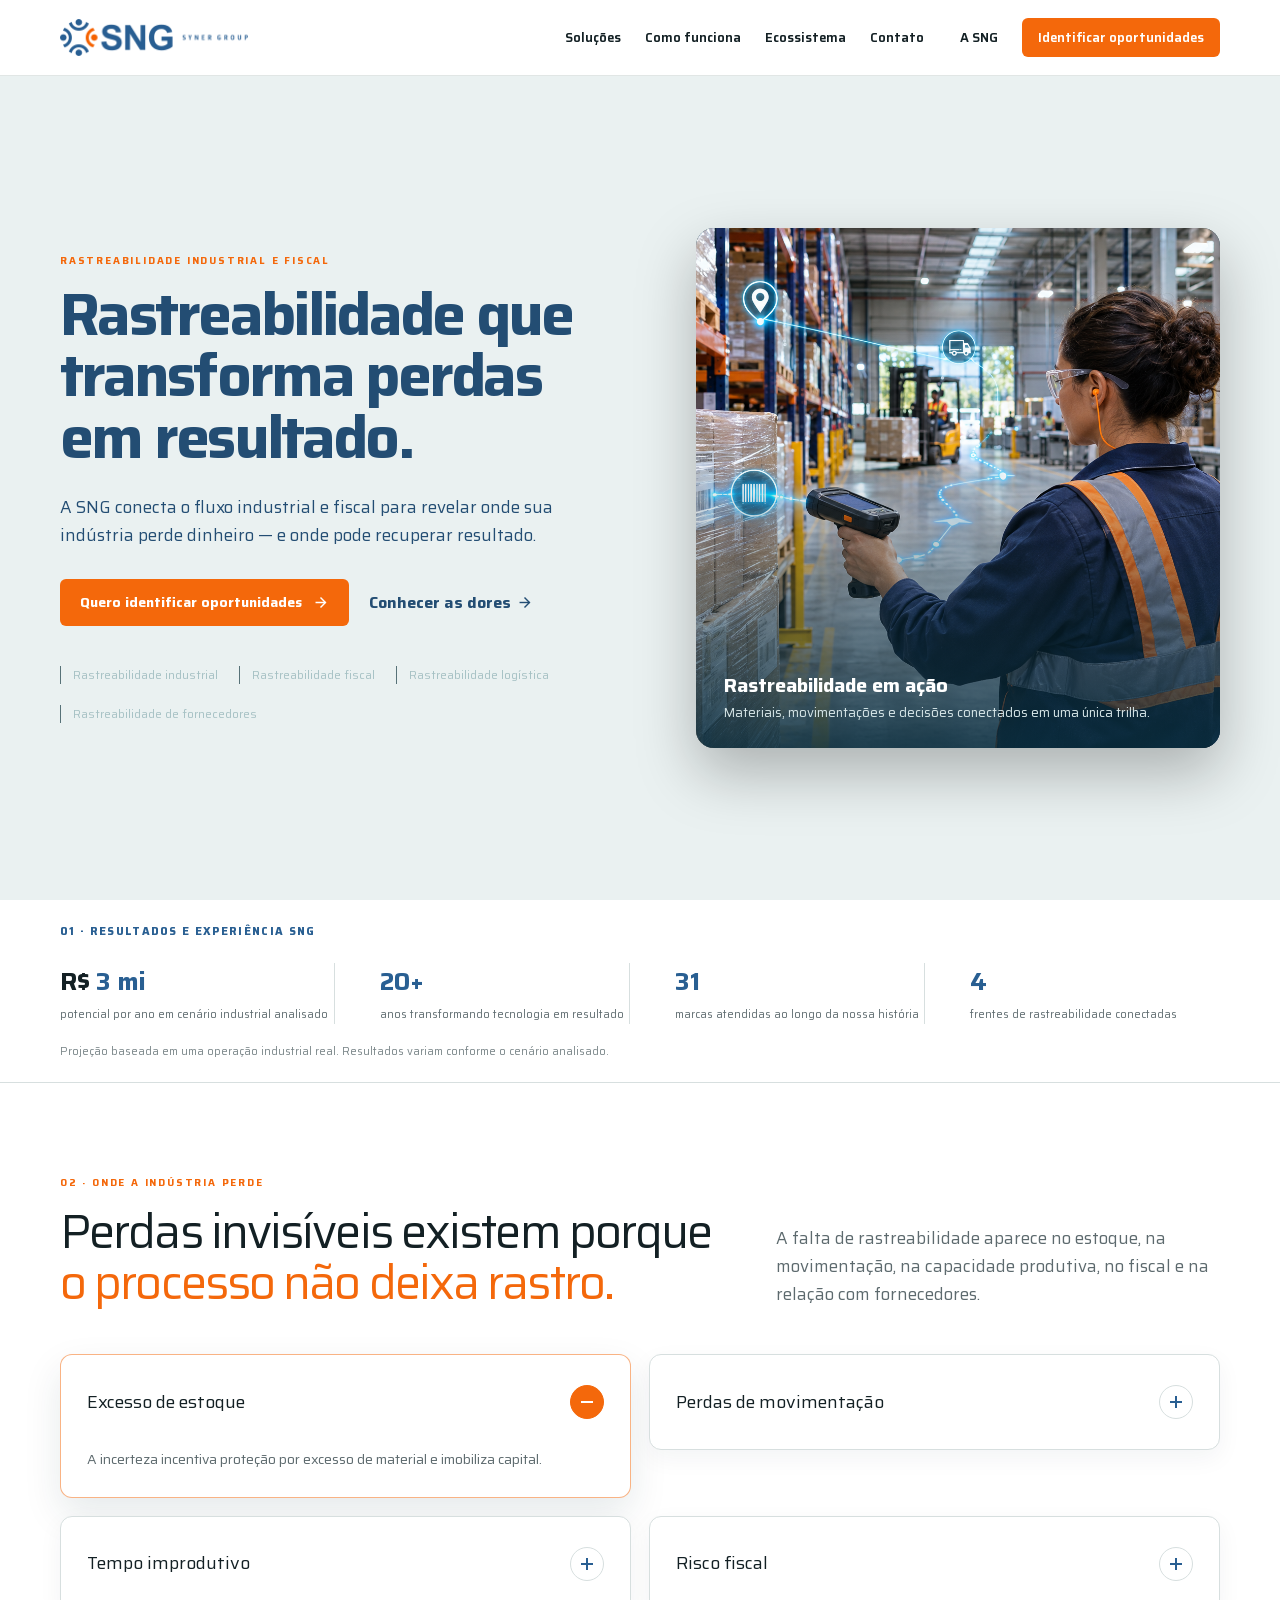
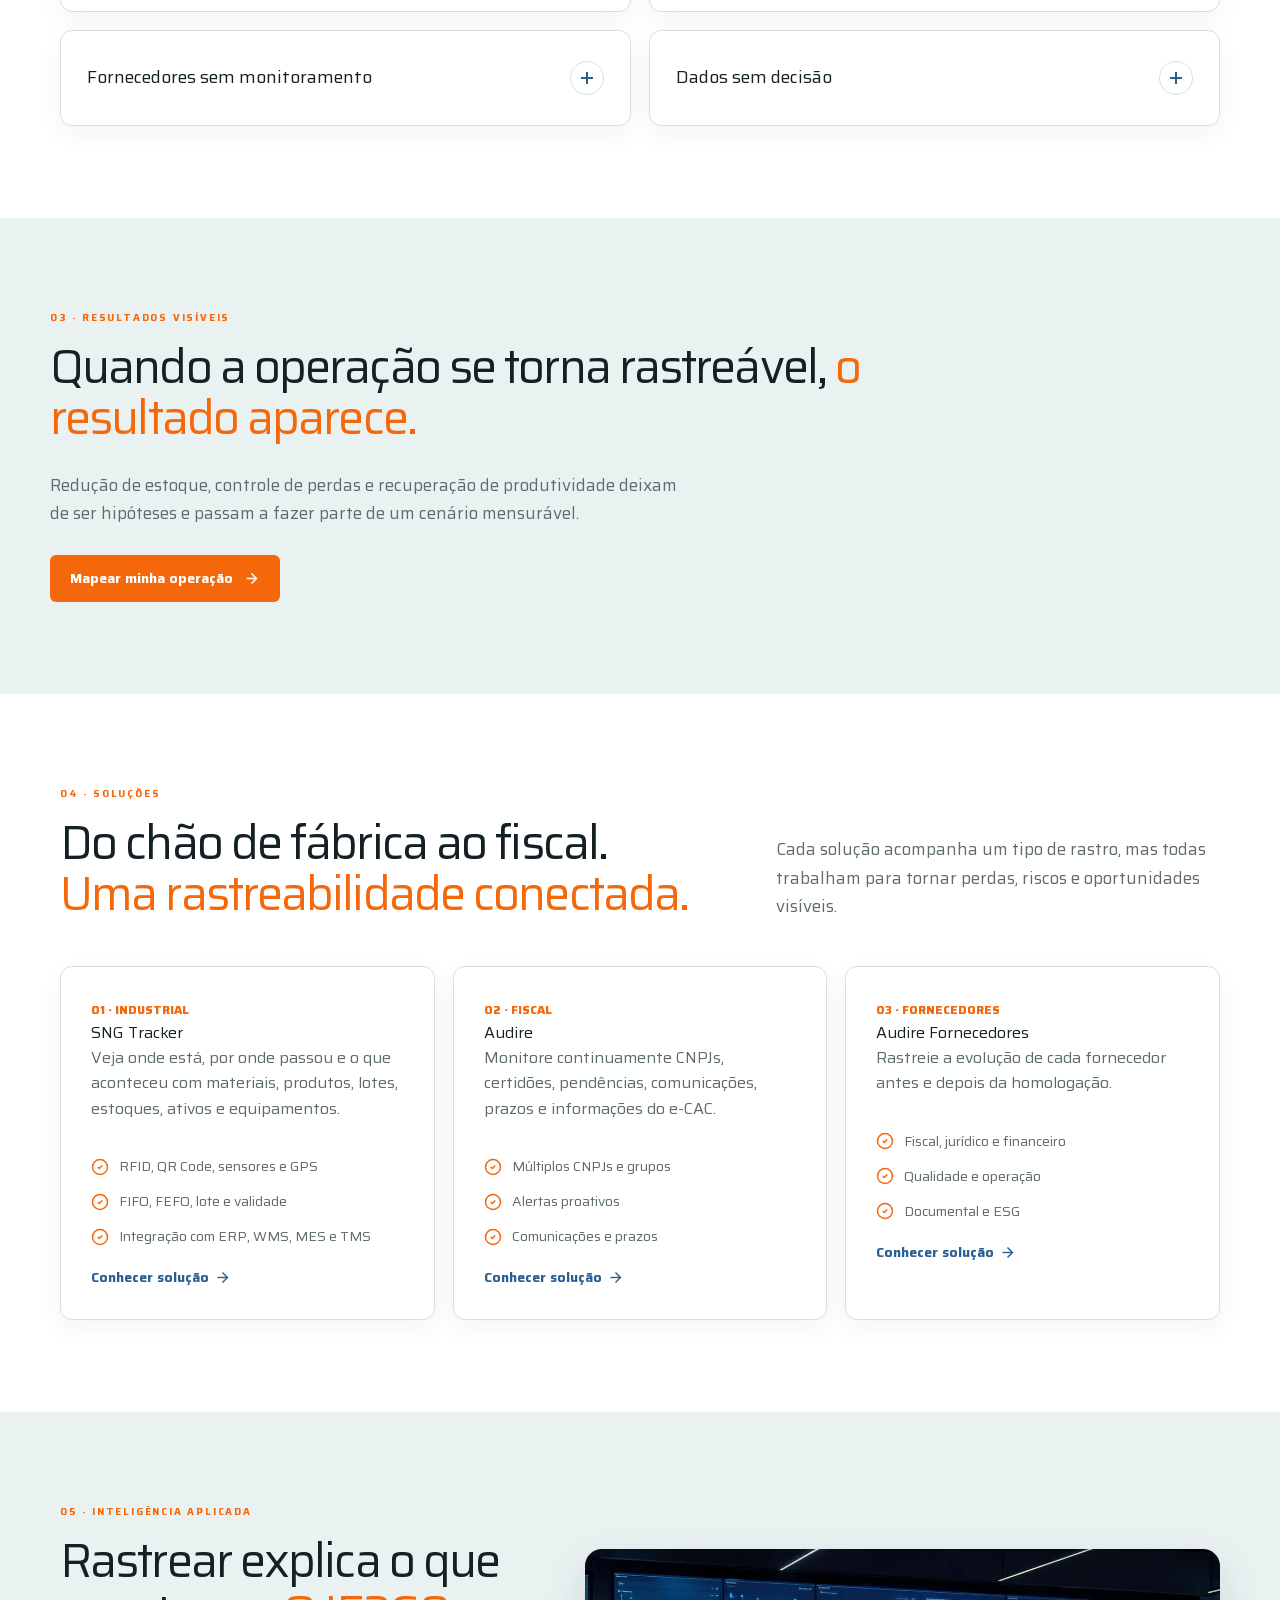
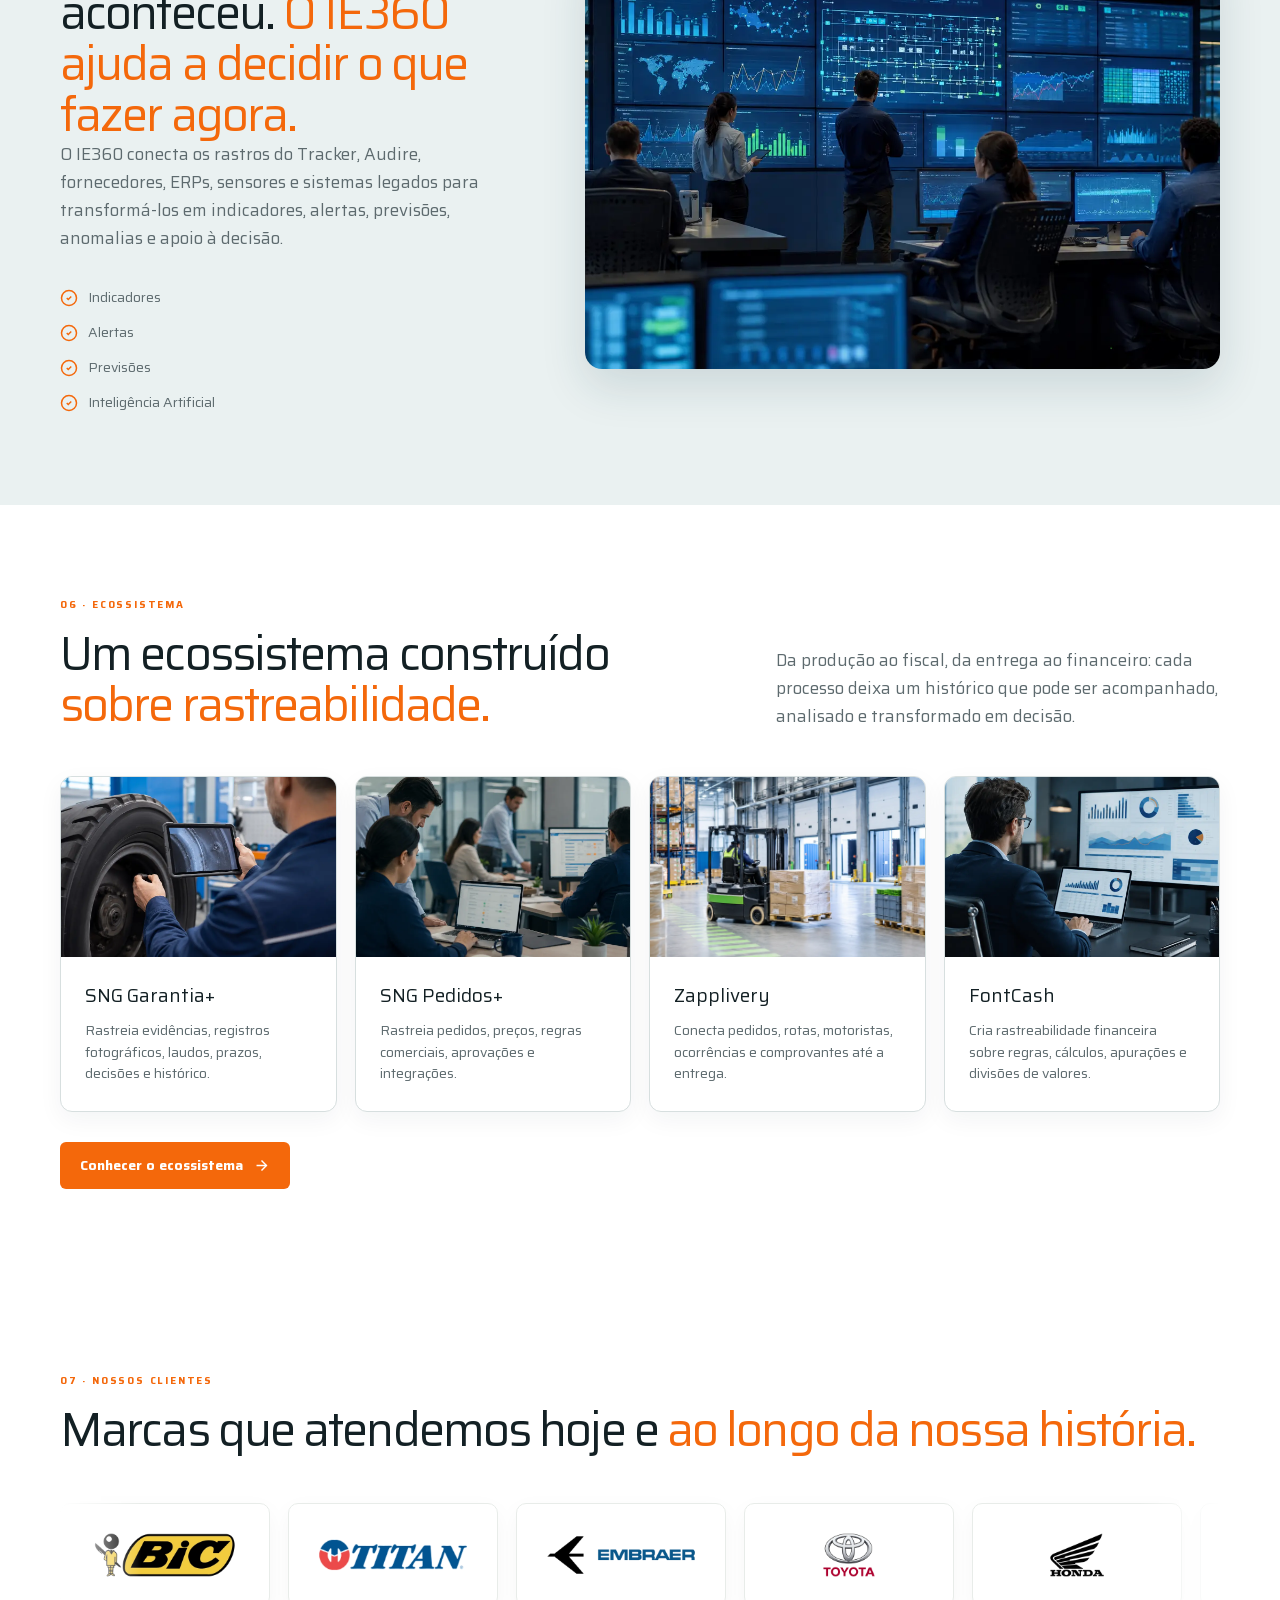
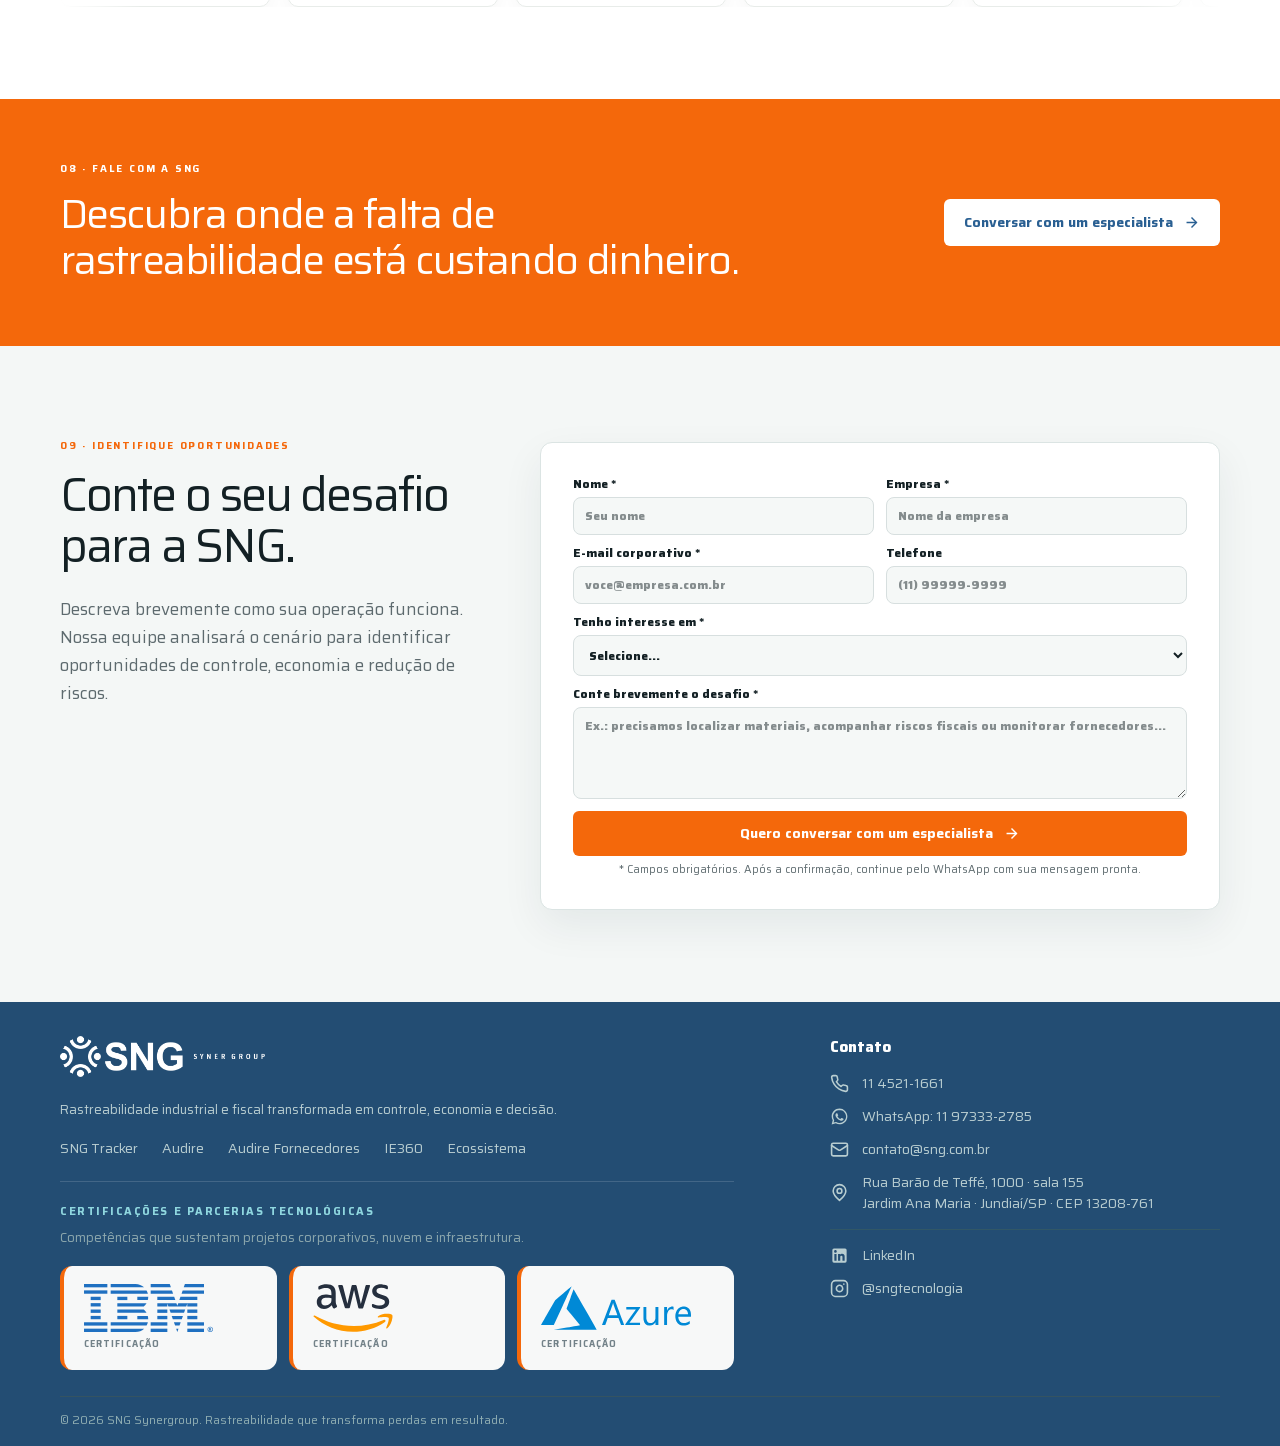
==== commit b149f8e2: "Sugestoes" ====
--- a/index.html
+++ b/index.html
@@ -1,10 +1,10 @@
 <!doctype html><html lang="pt-BR" class="IZpH4a_variable"><head><meta charset="utf-8"><meta name="viewport" content="width=device-width,initial-scale=1"><title>SNG Synergroup | Rastreabilidade Industrial e Fiscal</title><meta name="description" content="A SNG conecta o fluxo industrial e fiscal para revelar onde sua indústria perde dinheiro — e onde pode recuperar resultado."><meta name="robots" content="index,follow,max-image-preview:large"><meta name="theme-color" content="#295f92"><link rel="canonical" href="https://sng.com.br/"><meta property="og:locale" content="pt_BR"><meta property="og:type" content="website"><meta property="og:site_name" content="SNG Synergroup"><meta property="og:title" content="SNG Synergroup | Rastreabilidade Industrial e Fiscal"><meta property="og:description" content="A SNG conecta o fluxo industrial e fiscal para revelar onde sua indústria perde dinheiro — e onde pode recuperar resultado."><meta property="og:image" content="https://sng.com.br/images/inteligencia-ie360.webp"><link rel="icon" href="./favicon.ico"><link rel="stylesheet" href="./css/styles.css"><link rel="stylesheet" href="./css/sng-overrides.css"></head><body><header class="site-header"><div class="container nav-wrap"><a class="brand" aria-label="SNG Synergroup início" href="./index.html"><img src="./images/logo.png" alt="SNG Synergroup" width="754" height="152"></a><button class="menu-button" aria-label="Abrir menu" aria-expanded="false"><svg viewBox="0 0 24 24" aria-hidden="true" fill="none" stroke="currentColor" stroke-width="2"><path d="M4 5h16"></path><path d="M4 12h16"></path><path d="M4 19h16"></path></svg></button><nav class="main-nav" aria-label="Navegação principal"><a href="./solucoes.html">Soluções</a><a href="./como-funciona.html">Como funciona</a><a href="./ecossistema.html">Ecossistema</a><a href="#contato-footer">Contato</a><a class="nav-login" href="./sobre.html">A SNG</a><a class="button button-small" href="./contato.html">Identificar oportunidades</a></nav></div></header><main class="site-shell">
 <section class="hero"><div class="container hero-grid"><div class="hero-copy"><div class="eyebrow">Rastreabilidade industrial e fiscal</div><h1>Rastreabilidade que transforma perdas <span>em resultado.</span></h1><p class="lead">A SNG conecta o fluxo industrial e fiscal para revelar onde sua indústria perde dinheiro — e onde pode recuperar resultado.</p><div class="hero-cta"><a class="button" href="./contato.html">Quero identificar oportunidades <svg viewBox="0 0 24 24" aria-hidden="true" fill="none" stroke="currentColor" stroke-width="2"><path d="M5 12h14"></path><path d="m12 5 7 7-7 7"></path></svg></a><a class="text-link" href="#dores">Conhecer as dores <svg viewBox="0 0 24 24" aria-hidden="true" fill="none" stroke="currentColor" stroke-width="2"><path d="M5 12h14"></path><path d="m12 5 7 7-7 7"></path></svg></a></div><div class="trustline"><span>Rastreabilidade industrial</span><span>Rastreabilidade fiscal</span><span>Rastreabilidade logística</span><span>Rastreabilidade de fornecedores</span></div></div><figure class="hero-generated-visual"><img src="./images/sng-rastreabilidade-hero.png" alt="Profissional rastreando materiais em uma operação industrial conectada" width="1536" height="1024"><figcaption><strong>Rastreabilidade em ação</strong><span>Materiais, movimentações e decisões conectados em uma única trilha.</span></figcaption></figure></div></section>
-<section class="proof"><div class="container"><p class="proof-context">01 · Resultados SNG Tracker</p><div class="proof-grid"><div><b>R$ <em>3 mi</em></b><span>potencial por ano em cenário industrial analisado</span></div><div><b><em>Estoque</em></b><span>capital recuperável com localização rastreável</span></div><div><b><em>Perdas</em></b><span>controle sobre movimentações e materiais</span></div><div><b><em>Capacidade</em></b><span>produtividade recuperada pela operação</span></div></div><p class="proof-note">Projeção baseada em uma operação industrial real. Resultados variam conforme o cenário analisado.</p></div></section>
+<section class="proof"><div class="container"><p class="proof-context">01 · Resultados e experiência SNG</p><div class="proof-grid"><div><b>R$ <em>3 mi</em></b><span>potencial por ano em cenário industrial analisado</span></div><div><b><em>20+</em></b><span>anos transformando tecnologia em resultado</span></div><div><b><em>31</em></b><span>marcas atendidas ao longo da nossa história</span></div><div><b><em>4</em></b><span>frentes de rastreabilidade conectadas</span></div></div><p class="proof-note">Projeção baseada em uma operação industrial real. Resultados variam conforme o cenário analisado.</p></div></section>
 <section class="section" id="dores"><div class="container"><div class="section-head"><div><div class="eyebrow">02 · Onde a indústria perde</div><h2>Perdas invisíveis existem porque <span>o processo não deixa rastro.</span></h2></div><p class="lead">A falta de rastreabilidade aparece no estoque, na movimentação, na capacidade produtiva, no fiscal e na relação com fornecedores.</p></div><div class="cards"><details class="card problem-toggle" open><summary><h3>Excesso de estoque</h3><span></span></summary><div class="problem-toggle-content"><div><p>A incerteza incentiva proteção por excesso de material e imobiliza capital.</p></div></div></details><details class="card problem-toggle"><summary><h3>Perdas de movimentação</h3><span></span></summary><div class="problem-toggle-content"><div><p>Materiais mudam de posição sem histórico confiável de origem, destino e responsável.</p></div></div></details><details class="card problem-toggle"><summary><h3>Tempo improdutivo</h3><span></span></summary><div class="problem-toggle-content"><div><p>Equipes procuram itens, conferem informações e reconstroem eventos manualmente.</p></div></div></details><details class="card problem-toggle"><summary><h3>Risco fiscal</h3><span></span></summary><div class="problem-toggle-content"><div><p>Certidões, pendências, comunicações e prazos mudam continuamente.</p></div></div></details><details class="card problem-toggle"><summary><h3>Fornecedores sem monitoramento</h3><span></span></summary><div class="problem-toggle-content"><div><p>Homologar é só o começo: o risco evolui depois da aprovação inicial.</p></div></div></details><details class="card problem-toggle"><summary><h3>Dados sem decisão</h3><span></span></summary><div class="problem-toggle-content"><div><p>Sistemas registram eventos, mas não conectam contexto, alertas e próximos passos.</p></div></div></details></div></div></section>
 <section class="statement-section section"><div class="statement"><div class="eyebrow">03 · Resultados visíveis</div><h2>Quando a operação se torna rastreável, <span>o resultado aparece.</span></h2><p class="lead">Redução de estoque, controle de perdas e recuperação de produtividade deixam de ser hipóteses e passam a fazer parte de um cenário mensurável.</p><a class="button" href="./contato.html">Mapear minha operação <svg viewBox="0 0 24 24" aria-hidden="true" fill="none" stroke="currentColor" stroke-width="2"><path d="M5 12h14"></path><path d="m12 5 7 7-7 7"></path></svg></a></div></section>
 <section class="section"><div class="container"><div class="section-head"><div><div class="eyebrow">04 · Soluções</div><h2>Do chão de fábrica ao fiscal. <span>Uma rastreabilidade conectada.</span></h2></div><p class="lead">Cada solução acompanha um tipo de rastro, mas todas trabalham para tornar perdas, riscos e oportunidades visíveis.</p></div><div class="solution-grid"><article class="solution-card"><span class="card-index">01 · INDUSTRIAL</span><h3>SNG Tracker</h3><p>Veja onde está, por onde passou e o que aconteceu com materiais, produtos, lotes, estoques, ativos e equipamentos.</p><div class="checks"><div class="check"><svg viewBox="0 0 24 24" aria-hidden="true" fill="none" stroke="currentColor" stroke-width="2"><circle cx="12" cy="12" r="10"></circle><path d="m9 12 2 2 4-4"></path></svg> RFID, QR Code, sensores e GPS</div><div class="check"><svg viewBox="0 0 24 24" aria-hidden="true" fill="none" stroke="currentColor" stroke-width="2"><circle cx="12" cy="12" r="10"></circle><path d="m9 12 2 2 4-4"></path></svg> FIFO, FEFO, lote e validade</div><div class="check"><svg viewBox="0 0 24 24" aria-hidden="true" fill="none" stroke="currentColor" stroke-width="2"><circle cx="12" cy="12" r="10"></circle><path d="m9 12 2 2 4-4"></path></svg> Integração com ERP, WMS, MES e TMS</div></div><a class="text-link" href="./solucoes.html#tracker">Conhecer solução <svg viewBox="0 0 24 24" aria-hidden="true" fill="none" stroke="currentColor" stroke-width="2"><path d="M5 12h14"></path><path d="m12 5 7 7-7 7"></path></svg></a></article><article class="solution-card"><span class="card-index">02 · FISCAL</span><h3>Audire</h3><p>Monitore continuamente CNPJs, certidões, pendências, comunicações, prazos e informações do e-CAC.</p><div class="checks"><div class="check"><svg viewBox="0 0 24 24" aria-hidden="true" fill="none" stroke="currentColor" stroke-width="2"><circle cx="12" cy="12" r="10"></circle><path d="m9 12 2 2 4-4"></path></svg> Múltiplos CNPJs e grupos</div><div class="check"><svg viewBox="0 0 24 24" aria-hidden="true" fill="none" stroke="currentColor" stroke-width="2"><circle cx="12" cy="12" r="10"></circle><path d="m9 12 2 2 4-4"></path></svg> Alertas proativos</div><div class="check"><svg viewBox="0 0 24 24" aria-hidden="true" fill="none" stroke="currentColor" stroke-width="2"><circle cx="12" cy="12" r="10"></circle><path d="m9 12 2 2 4-4"></path></svg> Comunicações e prazos</div></div><a class="text-link" href="./solucoes.html#audire">Conhecer solução <svg viewBox="0 0 24 24" aria-hidden="true" fill="none" stroke="currentColor" stroke-width="2"><path d="M5 12h14"></path><path d="m12 5 7 7-7 7"></path></svg></a></article><article class="solution-card"><span class="card-index">03 · FORNECEDORES</span><h3>Audire Fornecedores</h3><p>Rastreie a evolução de cada fornecedor antes e depois da homologação.</p><div class="checks"><div class="check"><svg viewBox="0 0 24 24" aria-hidden="true" fill="none" stroke="currentColor" stroke-width="2"><circle cx="12" cy="12" r="10"></circle><path d="m9 12 2 2 4-4"></path></svg> Fiscal, jurídico e financeiro</div><div class="check"><svg viewBox="0 0 24 24" aria-hidden="true" fill="none" stroke="currentColor" stroke-width="2"><circle cx="12" cy="12" r="10"></circle><path d="m9 12 2 2 4-4"></path></svg> Qualidade e operação</div><div class="check"><svg viewBox="0 0 24 24" aria-hidden="true" fill="none" stroke="currentColor" stroke-width="2"><circle cx="12" cy="12" r="10"></circle><path d="m9 12 2 2 4-4"></path></svg> Documental e ESG</div></div><a class="text-link" href="./solucoes.html#fornecedores">Conhecer solução <svg viewBox="0 0 24 24" aria-hidden="true" fill="none" stroke="currentColor" stroke-width="2"><path d="M5 12h14"></path><path d="m12 5 7 7-7 7"></path></svg></a></article></div></div></section>
 <section class="section statement-section"><div class="container rules-layout"><div><div class="eyebrow">05 · Inteligência aplicada</div><h2>Rastrear explica o que aconteceu. <span>O IE360 ajuda a decidir o que fazer agora.</span></h2><p class="lead">O IE360 conecta os rastros do Tracker, Audire, fornecedores, ERPs, sensores e sistemas legados para transformá-los em indicadores, alertas, previsões, anomalias e apoio à decisão.</p><div class="checks"><div class="check"><svg viewBox="0 0 24 24" aria-hidden="true" fill="none" stroke="currentColor" stroke-width="2"><circle cx="12" cy="12" r="10"></circle><path d="m9 12 2 2 4-4"></path></svg> Indicadores</div><div class="check"><svg viewBox="0 0 24 24" aria-hidden="true" fill="none" stroke="currentColor" stroke-width="2"><circle cx="12" cy="12" r="10"></circle><path d="m9 12 2 2 4-4"></path></svg> Alertas</div><div class="check"><svg viewBox="0 0 24 24" aria-hidden="true" fill="none" stroke="currentColor" stroke-width="2"><circle cx="12" cy="12" r="10"></circle><path d="m9 12 2 2 4-4"></path></svg> Previsões</div><div class="check"><svg viewBox="0 0 24 24" aria-hidden="true" fill="none" stroke="currentColor" stroke-width="2"><circle cx="12" cy="12" r="10"></circle><path d="m9 12 2 2 4-4"></path></svg> Inteligência Artificial</div></div></div><img class="sng-feature-image" src="./images/inteligencia-ie360.webp" alt="Centro de inteligência operacional IE360"></div></section>
 <section class="section"><div class="container"><div class="section-head"><div><div class="eyebrow">06 · Ecossistema</div><h2>Um ecossistema construído <span>sobre rastreabilidade.</span></h2></div><p class="lead">Da produção ao fiscal, da entrega ao financeiro: cada processo deixa um histórico que pode ser acompanhado, analisado e transformado em decisão.</p></div><div class="cards ecosystem-cards"><article class="card"><img src="./images/sng-garantia.webp" alt="SNG Garantia+"><h3>SNG Garantia+</h3><p>Rastreia evidências, registros fotográficos, laudos, prazos, decisões e histórico.</p></article><article class="card"><img src="./images/sng-pedidos.webp" alt="SNG Pedidos+"><h3>SNG Pedidos+</h3><p>Rastreia pedidos, preços, regras comerciais, aprovações e integrações.</p></article><article class="card"><img src="./images/logistica-expedicao.webp" alt="Zapplivery"><h3>Zapplivery</h3><p>Conecta pedidos, rotas, motoristas, ocorrências e comprovantes até a entrega.</p></article><article class="card"><img src="./images/fontcash.webp" alt="FontCash"><h3>FontCash</h3><p>Cria rastreabilidade financeira sobre regras, cálculos, apurações e divisões de valores.</p></article></div><p><a class="button" href="./ecossistema.html">Conhecer o ecossistema <svg viewBox="0 0 24 24" aria-hidden="true" fill="none" stroke="currentColor" stroke-width="2"><path d="M5 12h14"></path><path d="m12 5 7 7-7 7"></path></svg></a></p></div></section>
 <section class="section clients-section"><div class="container"><div class="eyebrow">07 · Nossos clientes</div><h2>Marcas que atendemos hoje e <span>ao longo da nossa história.</span></h2><div class="client-logos"><img src="./images/07_bic.webp" alt="Cliente SNG"><img src="./images/37_titan.webp" alt="Cliente SNG"><img src="./images/14_embraer.webp" alt="Cliente SNG"><img src="./images/38_toyota.webp" alt="Cliente SNG"><img src="./images/18_honda.webp" alt="Cliente SNG"><img src="./images/12_continental.webp" alt="Cliente SNG"><img src="./images/01_abbott.webp" alt="Cliente SNG"><img src="./images/08_o_boticario.webp" alt="Cliente SNG"><img src="./images/16_ferrero.webp" alt="Cliente SNG"><img src="./images/09_c_and_a.webp" alt="Cliente SNG"><img src="./images/04_avon.webp" alt="Cliente SNG"><img src="./images/06_baxter.webp" alt="Cliente SNG"><img src="./images/03_air_products.webp" alt="Cliente SNG"><img src="./images/05_bacardi.webp" alt="Cliente SNG"><img src="./images/32_sandvik.webp" alt="Cliente SNG"><img src="./images/26_makita.webp" alt="Cliente SNG"><img src="./images/23_lanxess.webp" alt="Cliente SNG"><img src="./images/17_gates.webp" alt="Cliente SNG"><img src="./images/39_unimed.webp" alt="Cliente SNG"><img src="./images/40_yazaki.webp" alt="Cliente SNG"><img src="./images/21_iscar.webp" alt="Cliente SNG"><img src="./images/35_sulzer.webp" alt="Cliente SNG"><img src="./images/36_taegutec.webp" alt="Cliente SNG"><img src="./images/25_leaseplan.webp" alt="Cliente SNG"><img src="./images/30a_organon.webp" alt="Cliente SNG"><img src="./images/30b_schering_plough.webp" alt="Cliente SNG"><img src="./images/22_kspg_automotive.webp" alt="Cliente SNG"><img src="./images/19_igesp.webp" alt="Cliente SNG"><img src="./images/20_intelli.webp" alt="Cliente SNG"><img src="./images/11_chemtura.webp" alt="Cliente SNG"><img src="./images/41_zambon.webp" alt="Cliente SNG"></div></div></section>
-<section class="cta-section"><div class="container cta-inner"><div><div class="eyebrow">08 · Fale com a SNG</div><h2>Descubra onde a falta de rastreabilidade está custando dinheiro.</h2></div><a class="button button-light" href="./contato.html">Conversar com um especialista <svg viewBox="0 0 24 24" aria-hidden="true" fill="none" stroke="currentColor" stroke-width="2"><path d="M5 12h14"></path><path d="m12 5 7 7-7 7"></path></svg></a></div></section></main><footer class="site-footer" id="contato-footer"><div class="container footer-grid"><div class="footer-brand"><a class="footer-logo" href="./index.html" aria-label="SNG Synergroup início"><img src="./images/logo.png" alt="SNG Synergroup" width="754" height="152"></a><p>Rastreabilidade industrial e fiscal transformada em controle, economia e decisão.</p><div class="footer-links"><a href="./solucoes.html">SNG Tracker</a><a href="./solucoes.html#audire">Audire</a><a href="./solucoes.html#fornecedores">Audire Fornecedores</a><a href="./solucoes.html#ie360">IE360</a><a href="./ecossistema.html">Ecossistema</a></div></div><div class="footer-contact"><div class="foot-group-title">Contato</div><div class="foot-contact-box"><a href="tel:+551145211661"><span>11 4521-1661</span></a><a href="https://wa.me/5511973332785" target="_blank" rel="noopener"><span>WhatsApp: 11 97333-2785</span></a><a href="mailto:contato@sng.com.br"><span>contato@sng.com.br</span></a><a href="https://maps.google.com/?q=Rua+Barão+de+Teffé+1000+Jundiaí+SP" target="_blank" rel="noopener"><span>Rua Barão de Teffé, 1000 · sala 155<br>Jardim Ana Maria · Jundiaí/SP · CEP 13208-761</span></a><hr><a href="https://www.linkedin.com/company/sngtecnologia/" target="_blank" rel="noopener"><span>LinkedIn</span></a><a href="https://www.instagram.com/sngtecnologia/" target="_blank" rel="noopener"><span>@sngtecnologia</span></a></div></div></div><section class="footer-certifications" aria-label="Certificações e parcerias tecnológicas"><div><div class="footer-certifications-copy"><strong>Certificações e parcerias tecnológicas</strong><span>Competências que sustentam projetos corporativos, nuvem e infraestrutura.</span></div><div class="footer-certification-logos"><figure><img src="./images/IBM_logo.svg" alt="IBM"><figcaption>Certificação</figcaption></figure><figure><img src="./images/Amazon_Web_Services_Logo.svg" alt="Amazon Web Services"><figcaption>Certificação</figcaption></figure><figure><img src="./images/Microsoft_Azure_Logo.svg" alt="Microsoft Azure"><figcaption>Certificação</figcaption></figure></div></div></section><div class="container footer-bottom">© 2026 SNG Synergroup. Rastreabilidade que transforma perdas em resultado.</div></footer><script src="./js/site.js" defer></script></body></html>+<section class="cta-section"><div class="container cta-inner"><div><div class="eyebrow">08 · Fale com a SNG</div><h2>Descubra onde a falta de rastreabilidade está custando dinheiro.</h2></div><a class="button button-light" href="#formulario-contato">Conversar com um especialista <svg viewBox="0 0 24 24" aria-hidden="true" fill="none" stroke="currentColor" stroke-width="2"><path d="M5 12h14"></path><path d="m12 5 7 7-7 7"></path></svg></a></div></section><section class="section home-contact-section" id="formulario-contato"><div class="container home-contact-grid"><div class="home-contact-copy"><div class="eyebrow">09 · Identifique oportunidades</div><h2>Conte o seu desafio para a SNG.</h2><p class="lead">Descreva brevemente como sua operação funciona. Nossa equipe analisará o cenário para identificar oportunidades de controle, economia e redução de riscos.</p><div class="contact-direct"><a href="tel:+551145211661">11 4521-1661</a><a href="https://wa.me/5511973332785">11 97333-2785</a><a href="mailto:contato@sng.com.br">contato@sng.com.br</a></div></div><form class="contact-form contact-form-full" id="contact-form"><div class="contact-fields"><label>Nome *<input name="nome" required autocomplete="name" placeholder="Seu nome"></label><label>Empresa *<input name="empresa" required autocomplete="organization" placeholder="Nome da empresa"></label><label>E-mail corporativo *<input type="email" name="email" required autocomplete="email" placeholder="voce@empresa.com.br"></label><label>Telefone<input name="telefone" autocomplete="tel" placeholder="(11) 99999-9999"></label><label class="field-full">Tenho interesse em *<select name="interesse" required><option value="">Selecione...</option><option>SNG Tracker</option><option>Audire</option><option>Audire Fornecedores</option><option>IE360</option><option>SNG Garantia+</option><option>SNG Pedidos+</option><option>Zapplivery</option><option>FontCash</option><option>Outro</option></select></label><label class="field-full">Conte brevemente o desafio *<textarea name="desafio" rows="4" required placeholder="Ex.: precisamos localizar materiais, acompanhar riscos fiscais ou monitorar fornecedores..."></textarea></label></div><button class="button" type="submit">Quero conversar com um especialista <svg viewBox="0 0 24 24" aria-hidden="true" fill="none" stroke="currentColor" stroke-width="2"><path d="M5 12h14"></path><path d="m12 5 7 7-7 7"></path></svg></button><p class="privacy" id="form-msg">* Campos obrigatórios. Após a confirmação, continue pelo WhatsApp com sua mensagem pronta.</p></form></div></section></main><footer class="site-footer" id="contato-footer"><div class="container footer-grid"><div class="footer-brand"><a class="footer-logo" href="./index.html" aria-label="SNG Synergroup início"><img src="./images/logo.png" alt="SNG Synergroup" width="754" height="152"></a><p>Rastreabilidade industrial e fiscal transformada em controle, economia e decisão.</p><div class="footer-links"><a href="./solucoes.html">SNG Tracker</a><a href="./solucoes.html#audire">Audire</a><a href="./solucoes.html#fornecedores">Audire Fornecedores</a><a href="./solucoes.html#ie360">IE360</a><a href="./ecossistema.html">Ecossistema</a></div></div><div class="footer-contact"><div class="foot-group-title">Contato</div><div class="foot-contact-box"><a href="tel:+551145211661"><span>11 4521-1661</span></a><a href="https://wa.me/5511973332785" target="_blank" rel="noopener"><span>WhatsApp: 11 97333-2785</span></a><a href="mailto:contato@sng.com.br"><span>contato@sng.com.br</span></a><a href="https://maps.google.com/?q=Rua+Barão+de+Teffé+1000+Jundiaí+SP" target="_blank" rel="noopener"><span>Rua Barão de Teffé, 1000 · sala 155<br>Jardim Ana Maria · Jundiaí/SP · CEP 13208-761</span></a><hr><a href="https://www.linkedin.com/company/sngtecnologia/" target="_blank" rel="noopener"><span>LinkedIn</span></a><a href="https://www.instagram.com/sngtecnologia/" target="_blank" rel="noopener"><span>@sngtecnologia</span></a></div></div></div><section class="footer-certifications" aria-label="Certificações e parcerias tecnológicas"><div><div class="footer-certifications-copy"><strong>Certificações e parcerias tecnológicas</strong><span>Competências que sustentam projetos corporativos, nuvem e infraestrutura.</span></div><div class="footer-certification-logos"><figure><img src="./images/IBM_logo.svg" alt="IBM"><figcaption>Certificação</figcaption></figure><figure><img src="./images/Amazon_Web_Services_Logo.svg" alt="Amazon Web Services"><figcaption>Certificação</figcaption></figure><figure><img src="./images/Microsoft_Azure_Logo.svg" alt="Microsoft Azure"><figcaption>Certificação</figcaption></figure></div></div></section><div class="container footer-bottom">© 2026 SNG Synergroup. Rastreabilidade que transforma perdas em resultado.</div></footer><script src="./js/site.js" defer></script></body></html>
--- a/css/sng-overrides.css
+++ b/css/sng-overrides.css
@@ -21,6 +21,23 @@
 .contact-split-page{height:auto;min-height:calc(100dvh - 76px);overflow:visible}
 .contact-form-panel{overflow:visible}
 
+.home-contact-section{background:#f4f7f6}
+.home-contact-grid{display:grid;grid-template-columns:minmax(0,.75fr) minmax(520px,1.25fr);gap:72px;align-items:start}
+.home-contact-copy{position:sticky;top:110px}
+.home-contact-copy h2{max-width:520px}
+.home-contact-copy .lead{max-width:520px;margin:24px 0 30px}
+.home-contact-section .contact-form{background:#fff;border:1px solid #dbe4e3;border-radius:12px;padding:32px;box-shadow:0 16px 42px #092d3e12}
+.home-contact-section .contact-direct{margin-top:30px}
+
+@media(max-width:900px){
+  .home-contact-grid{grid-template-columns:1fr;gap:38px}
+  .home-contact-copy{position:static}
+}
+
+@media(max-width:600px){
+  .home-contact-section .contact-form{padding:22px}
+}
+
 @media(min-width:901px) and (min-height:800px){
   .contact-split-page{height:calc(100dvh - 76px);min-height:calc(100dvh - 76px);overflow:hidden}
   .contact-image-panel{height:100%;min-height:0}
@@ -43,10 +60,13 @@
 }
 
 .sng-feature-image{width:100%;min-height:420px;object-fit:cover;border-radius:17px;box-shadow:0 18px 45px #173e4b24}
-.ecosystem-cards{grid-template-columns:repeat(4,minmax(0,1fr))}
-.ecosystem-cards .card{padding:0 0 28px;overflow:hidden}
-.ecosystem-cards .card img{width:100%;height:170px;object-fit:cover;margin-bottom:24px}
-.ecosystem-cards .card h3,.ecosystem-cards .card p{margin-inline:24px}
+.ecosystem-cards{grid-template-columns:repeat(4,minmax(0,1fr));align-items:stretch;gap:18px;border-top:0}
+.ecosystem-cards .card,.ecosystem-cards .card:nth-child(2n){display:flex;flex-direction:column;min-width:0;height:100%;padding:0 0 26px;overflow:hidden;background:#fff;border:1px solid var(--line);border-radius:12px;box-shadow:0 8px 24px #092d3e0d}
+.ecosystem-cards .card:hover{border-color:#efb186;transform:translateY(-3px);box-shadow:0 14px 34px #092d3e17}
+.ecosystem-cards .card img{display:block;width:100%;height:180px;object-fit:cover;margin:0 0 24px}
+.ecosystem-cards .card h3{margin:0 24px 10px;font-size:19px}
+.ecosystem-cards .card p{margin:0 24px;line-height:1.55}
+.ecosystem-cards+p{margin:30px 0 0}
 .clients-section{overflow:hidden}
 .clients-section .container{overflow:hidden}
 .client-carousel-window{position:relative;overflow:hidden;-webkit-mask-image:linear-gradient(90deg,transparent 0,#000 7%,#000 93%,transparent 100%);mask-image:linear-gradient(90deg,transparent 0,#000 7%,#000 93%,transparent 100%)}
@@ -77,6 +97,7 @@
 .hero-generated-visual figcaption{position:absolute;z-index:1;left:28px;right:28px;bottom:26px;color:#fff;display:grid;gap:3px}
 .hero-generated-visual figcaption strong{font-size:20px}
 .hero-generated-visual figcaption span{color:#d8e7e9;font-size:13px}
-@media(max-width:1024px){.ecosystem-cards{grid-template-columns:repeat(3,minmax(0,1fr))}.client-logos{animation-duration:42s}.client-logos img{flex-basis:180px;width:180px}.footer-certifications>div{grid-template-columns:1fr;gap:18px}}
+@media(max-width:1180px){.ecosystem-cards{grid-template-columns:repeat(2,minmax(0,1fr))}}
+@media(max-width:1024px){.client-logos{animation-duration:42s}.client-logos img{flex-basis:180px;width:180px}.footer-certifications>div{grid-template-columns:1fr;gap:18px}}
 @media(max-width:700px){.ecosystem-cards{grid-template-columns:1fr}.partner-logos{flex-direction:column;align-items:flex-start}.client-logos{animation-duration:34s}.client-logos img{flex-basis:155px;width:155px;height:90px}.footer-certification-logos{grid-template-columns:1fr}.footer-certification-logos figure{min-height:96px}}
 @media(prefers-reduced-motion:reduce){.client-logos{animation:none;overflow-x:auto;width:100%;padding-bottom:10px}.client-logos img[aria-hidden="true"]{display:none}}
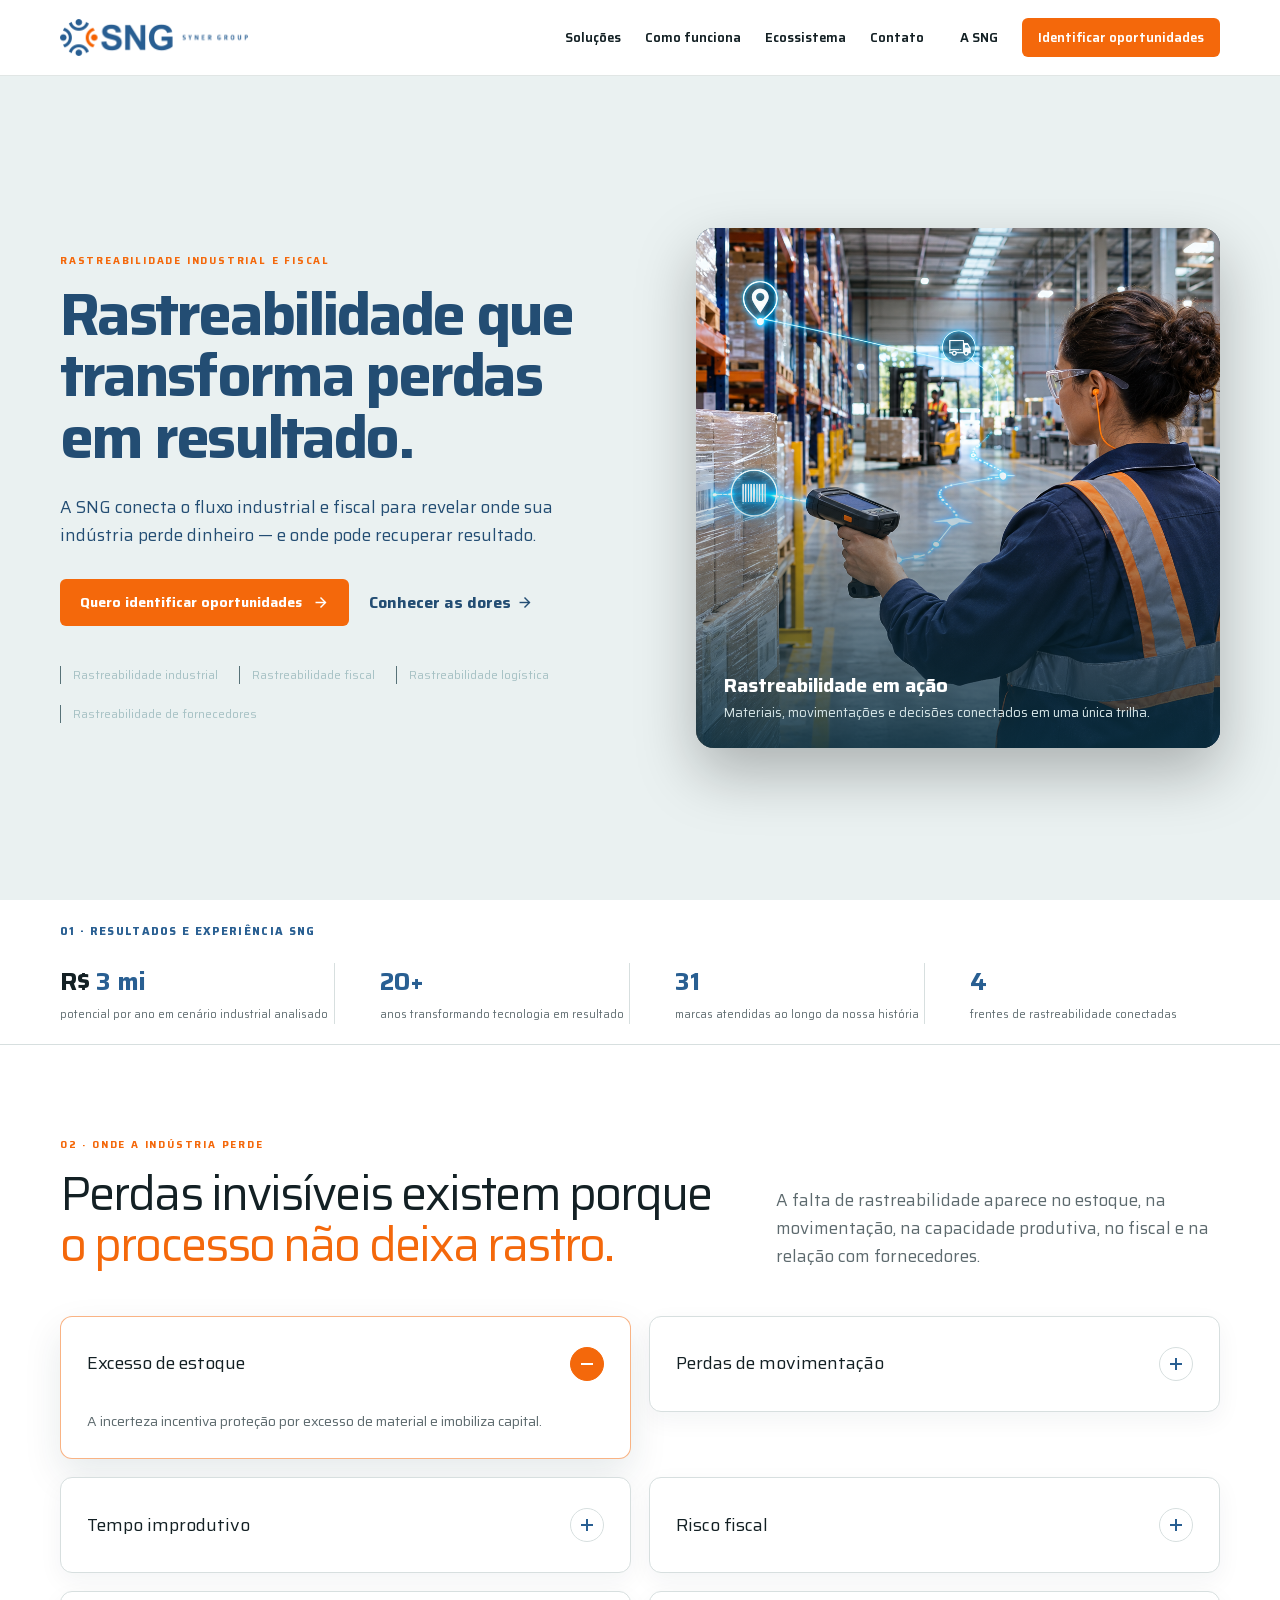
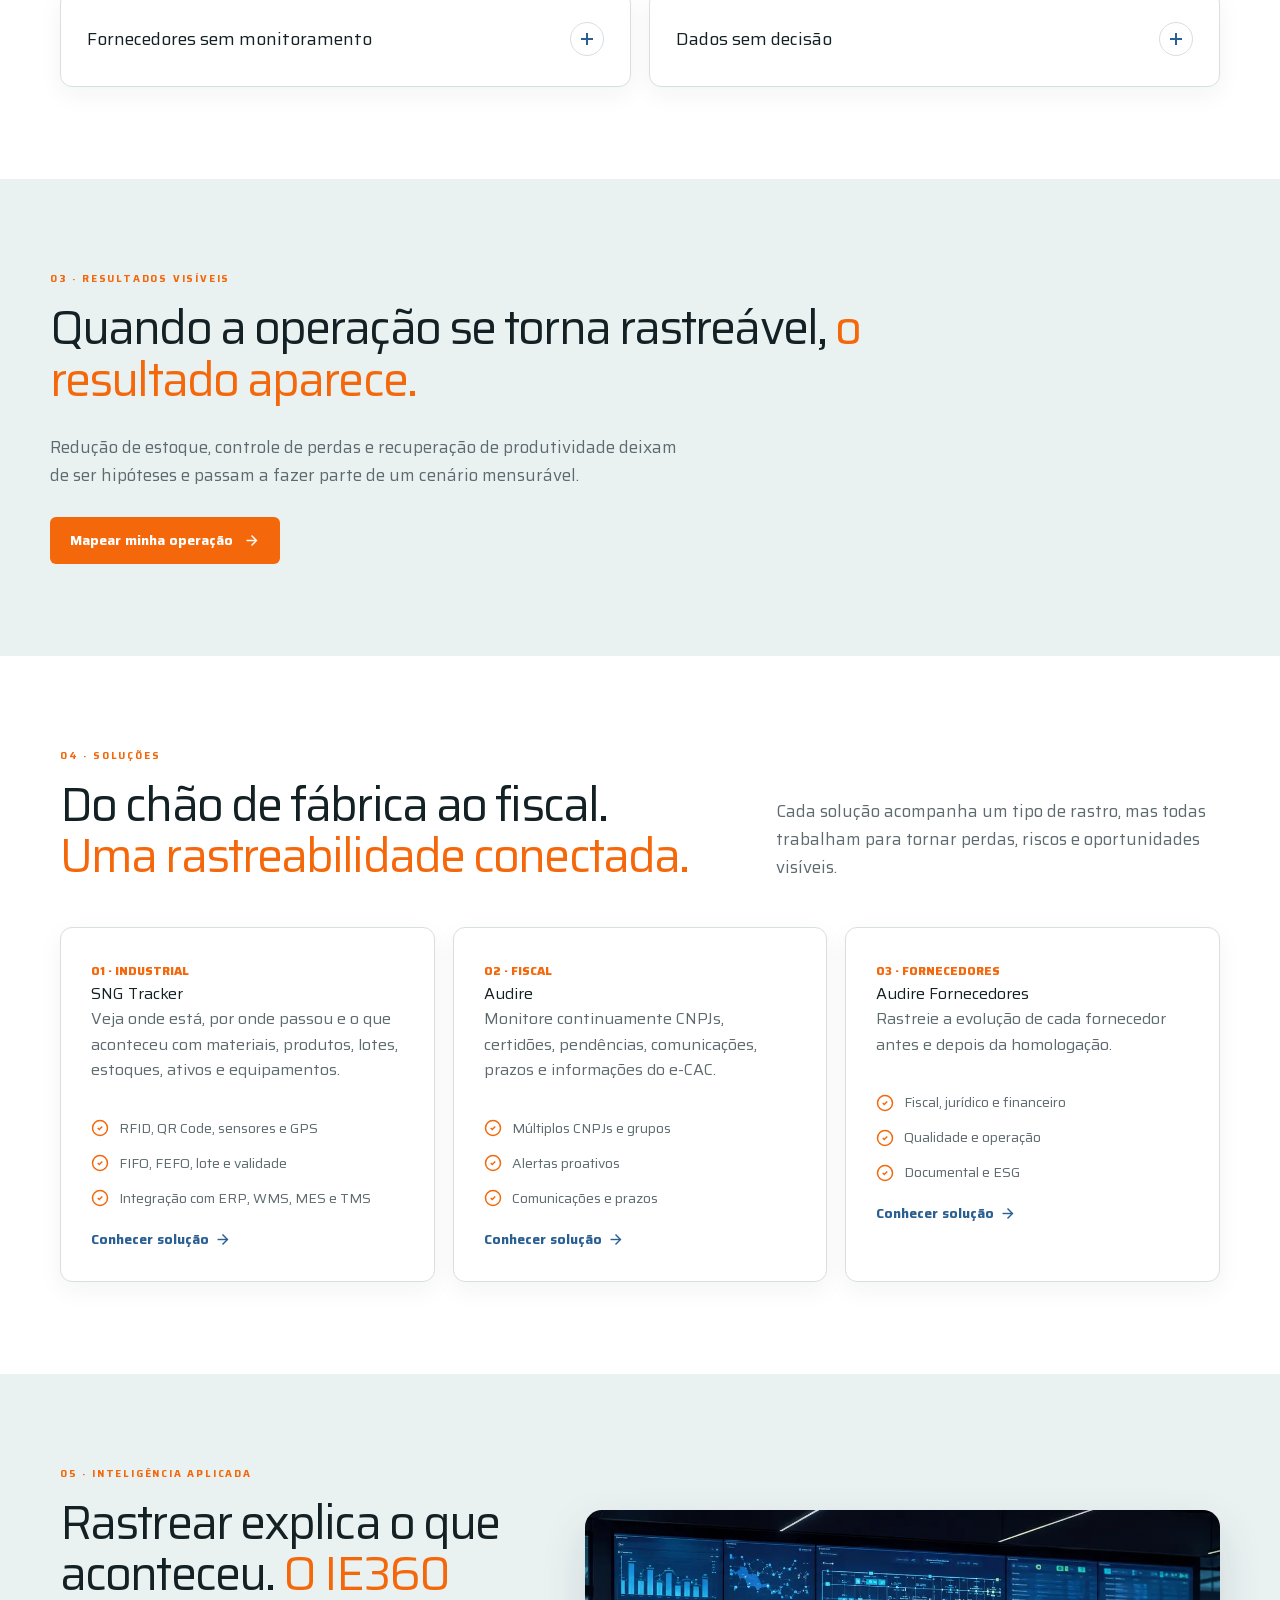
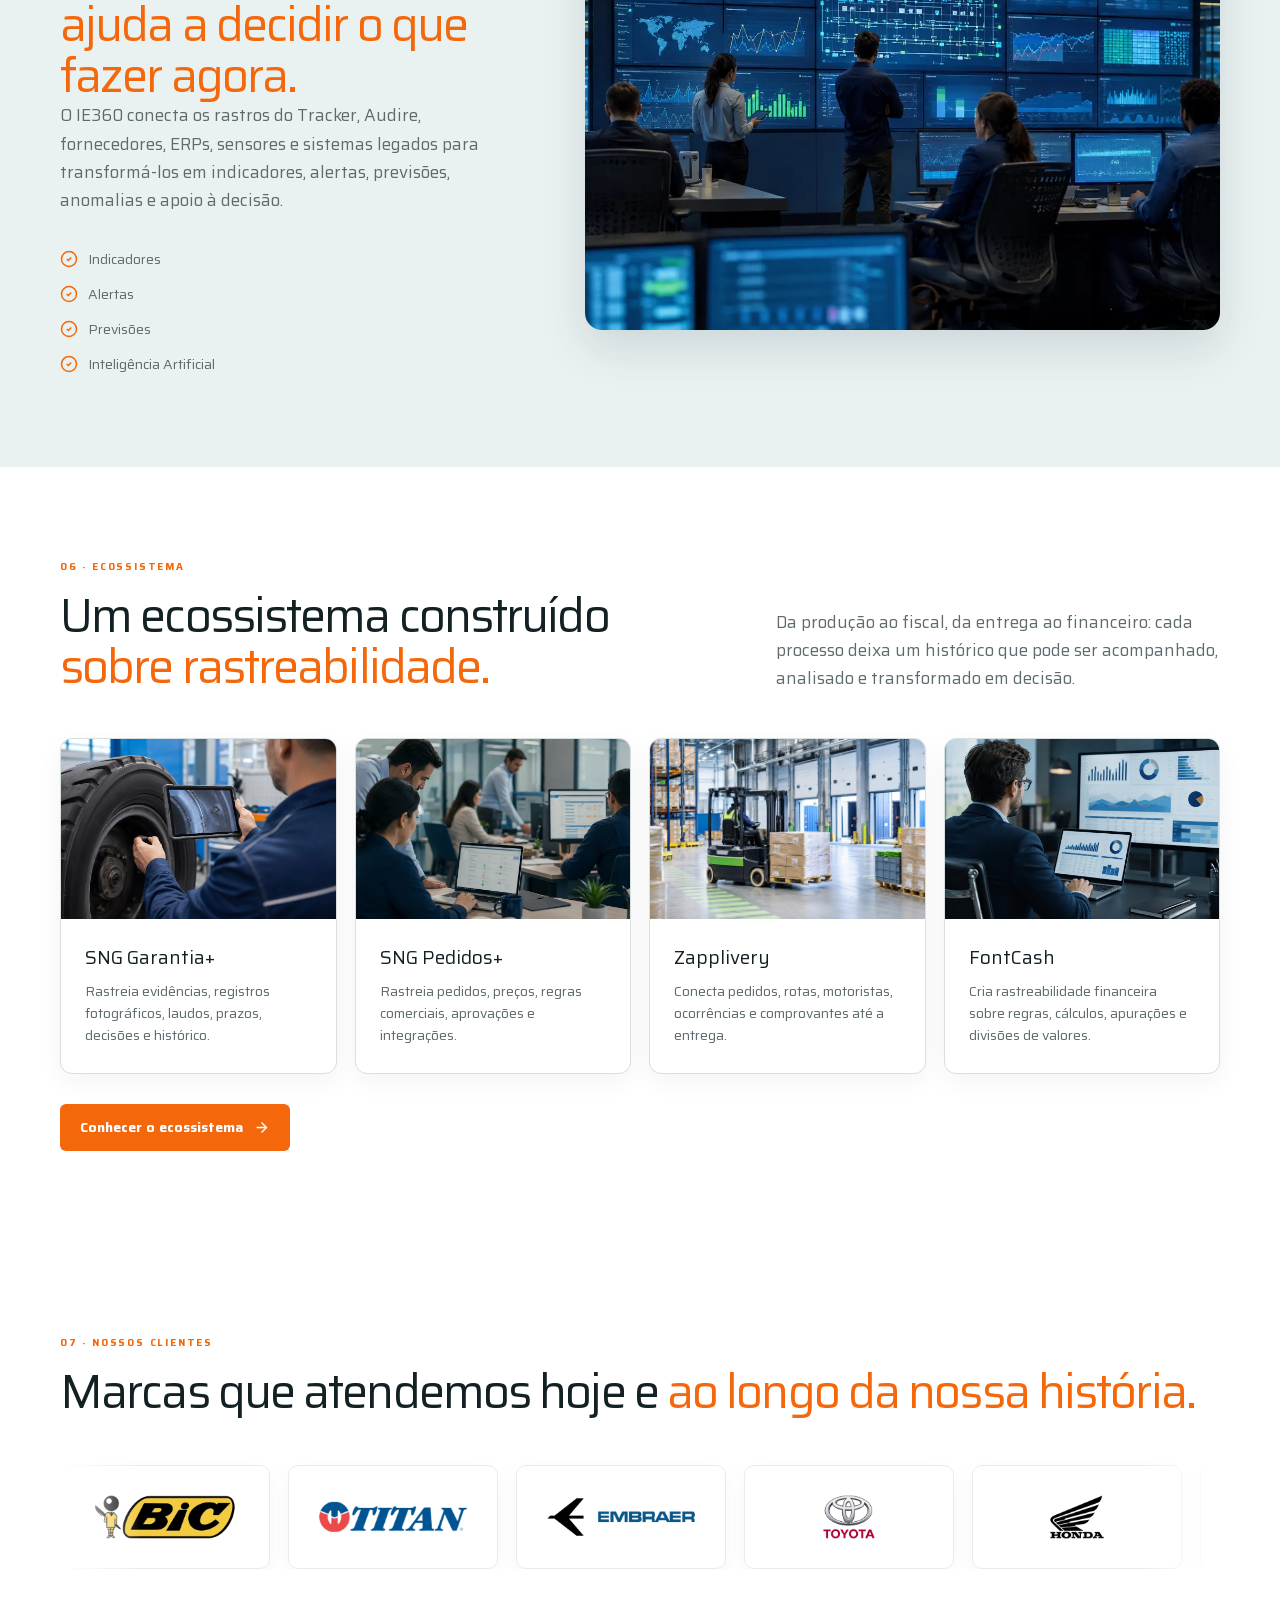
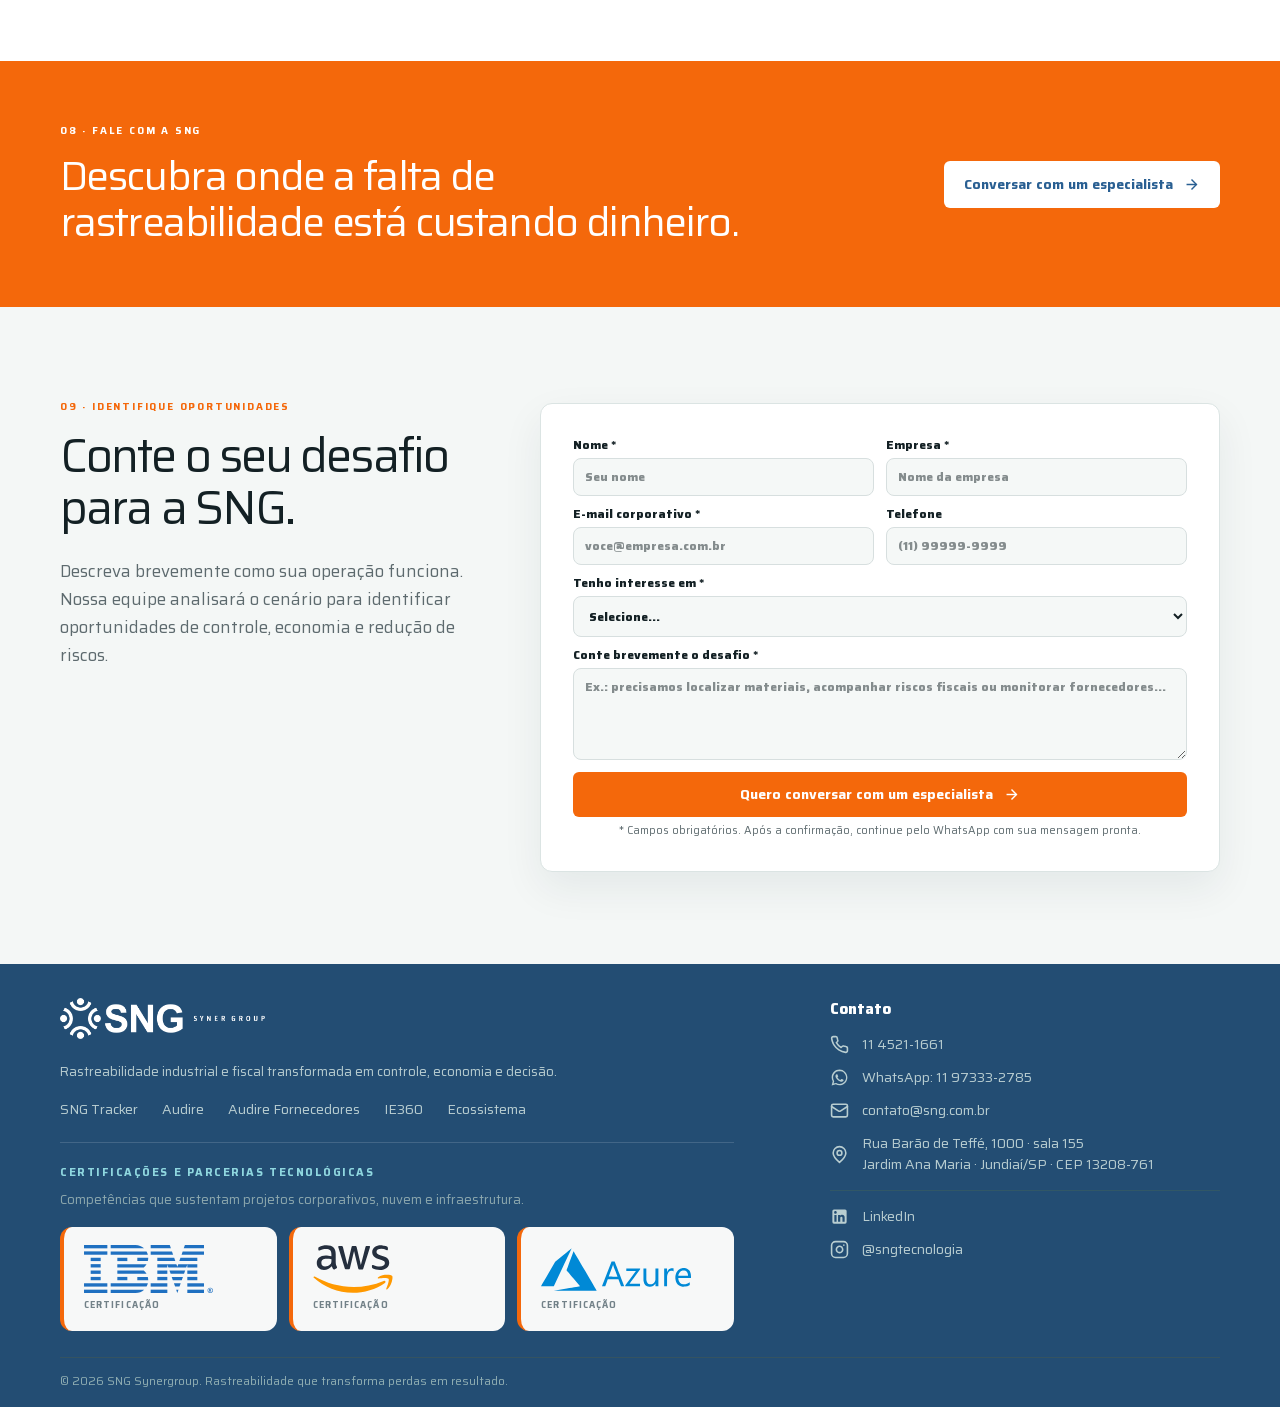
==== commit 7046c42b: "Indentando" ====
--- a/index.html
+++ b/index.html
@@ -1,10 +1,893 @@
-<!doctype html><html lang="pt-BR" class="IZpH4a_variable"><head><meta charset="utf-8"><meta name="viewport" content="width=device-width,initial-scale=1"><title>SNG Synergroup | Rastreabilidade Industrial e Fiscal</title><meta name="description" content="A SNG conecta o fluxo industrial e fiscal para revelar onde sua indústria perde dinheiro — e onde pode recuperar resultado."><meta name="robots" content="index,follow,max-image-preview:large"><meta name="theme-color" content="#295f92"><link rel="canonical" href="https://sng.com.br/"><meta property="og:locale" content="pt_BR"><meta property="og:type" content="website"><meta property="og:site_name" content="SNG Synergroup"><meta property="og:title" content="SNG Synergroup | Rastreabilidade Industrial e Fiscal"><meta property="og:description" content="A SNG conecta o fluxo industrial e fiscal para revelar onde sua indústria perde dinheiro — e onde pode recuperar resultado."><meta property="og:image" content="https://sng.com.br/images/inteligencia-ie360.webp"><link rel="icon" href="./favicon.ico"><link rel="stylesheet" href="./css/styles.css"><link rel="stylesheet" href="./css/sng-overrides.css"></head><body><header class="site-header"><div class="container nav-wrap"><a class="brand" aria-label="SNG Synergroup início" href="./index.html"><img src="./images/logo.png" alt="SNG Synergroup" width="754" height="152"></a><button class="menu-button" aria-label="Abrir menu" aria-expanded="false"><svg viewBox="0 0 24 24" aria-hidden="true" fill="none" stroke="currentColor" stroke-width="2"><path d="M4 5h16"></path><path d="M4 12h16"></path><path d="M4 19h16"></path></svg></button><nav class="main-nav" aria-label="Navegação principal"><a href="./solucoes.html">Soluções</a><a href="./como-funciona.html">Como funciona</a><a href="./ecossistema.html">Ecossistema</a><a href="#contato-footer">Contato</a><a class="nav-login" href="./sobre.html">A SNG</a><a class="button button-small" href="./contato.html">Identificar oportunidades</a></nav></div></header><main class="site-shell">
-<section class="hero"><div class="container hero-grid"><div class="hero-copy"><div class="eyebrow">Rastreabilidade industrial e fiscal</div><h1>Rastreabilidade que transforma perdas <span>em resultado.</span></h1><p class="lead">A SNG conecta o fluxo industrial e fiscal para revelar onde sua indústria perde dinheiro — e onde pode recuperar resultado.</p><div class="hero-cta"><a class="button" href="./contato.html">Quero identificar oportunidades <svg viewBox="0 0 24 24" aria-hidden="true" fill="none" stroke="currentColor" stroke-width="2"><path d="M5 12h14"></path><path d="m12 5 7 7-7 7"></path></svg></a><a class="text-link" href="#dores">Conhecer as dores <svg viewBox="0 0 24 24" aria-hidden="true" fill="none" stroke="currentColor" stroke-width="2"><path d="M5 12h14"></path><path d="m12 5 7 7-7 7"></path></svg></a></div><div class="trustline"><span>Rastreabilidade industrial</span><span>Rastreabilidade fiscal</span><span>Rastreabilidade logística</span><span>Rastreabilidade de fornecedores</span></div></div><figure class="hero-generated-visual"><img src="./images/sng-rastreabilidade-hero.png" alt="Profissional rastreando materiais em uma operação industrial conectada" width="1536" height="1024"><figcaption><strong>Rastreabilidade em ação</strong><span>Materiais, movimentações e decisões conectados em uma única trilha.</span></figcaption></figure></div></section>
-<section class="proof"><div class="container"><p class="proof-context">01 · Resultados e experiência SNG</p><div class="proof-grid"><div><b>R$ <em>3 mi</em></b><span>potencial por ano em cenário industrial analisado</span></div><div><b><em>20+</em></b><span>anos transformando tecnologia em resultado</span></div><div><b><em>31</em></b><span>marcas atendidas ao longo da nossa história</span></div><div><b><em>4</em></b><span>frentes de rastreabilidade conectadas</span></div></div><p class="proof-note">Projeção baseada em uma operação industrial real. Resultados variam conforme o cenário analisado.</p></div></section>
-<section class="section" id="dores"><div class="container"><div class="section-head"><div><div class="eyebrow">02 · Onde a indústria perde</div><h2>Perdas invisíveis existem porque <span>o processo não deixa rastro.</span></h2></div><p class="lead">A falta de rastreabilidade aparece no estoque, na movimentação, na capacidade produtiva, no fiscal e na relação com fornecedores.</p></div><div class="cards"><details class="card problem-toggle" open><summary><h3>Excesso de estoque</h3><span></span></summary><div class="problem-toggle-content"><div><p>A incerteza incentiva proteção por excesso de material e imobiliza capital.</p></div></div></details><details class="card problem-toggle"><summary><h3>Perdas de movimentação</h3><span></span></summary><div class="problem-toggle-content"><div><p>Materiais mudam de posição sem histórico confiável de origem, destino e responsável.</p></div></div></details><details class="card problem-toggle"><summary><h3>Tempo improdutivo</h3><span></span></summary><div class="problem-toggle-content"><div><p>Equipes procuram itens, conferem informações e reconstroem eventos manualmente.</p></div></div></details><details class="card problem-toggle"><summary><h3>Risco fiscal</h3><span></span></summary><div class="problem-toggle-content"><div><p>Certidões, pendências, comunicações e prazos mudam continuamente.</p></div></div></details><details class="card problem-toggle"><summary><h3>Fornecedores sem monitoramento</h3><span></span></summary><div class="problem-toggle-content"><div><p>Homologar é só o começo: o risco evolui depois da aprovação inicial.</p></div></div></details><details class="card problem-toggle"><summary><h3>Dados sem decisão</h3><span></span></summary><div class="problem-toggle-content"><div><p>Sistemas registram eventos, mas não conectam contexto, alertas e próximos passos.</p></div></div></details></div></div></section>
-<section class="statement-section section"><div class="statement"><div class="eyebrow">03 · Resultados visíveis</div><h2>Quando a operação se torna rastreável, <span>o resultado aparece.</span></h2><p class="lead">Redução de estoque, controle de perdas e recuperação de produtividade deixam de ser hipóteses e passam a fazer parte de um cenário mensurável.</p><a class="button" href="./contato.html">Mapear minha operação <svg viewBox="0 0 24 24" aria-hidden="true" fill="none" stroke="currentColor" stroke-width="2"><path d="M5 12h14"></path><path d="m12 5 7 7-7 7"></path></svg></a></div></section>
-<section class="section"><div class="container"><div class="section-head"><div><div class="eyebrow">04 · Soluções</div><h2>Do chão de fábrica ao fiscal. <span>Uma rastreabilidade conectada.</span></h2></div><p class="lead">Cada solução acompanha um tipo de rastro, mas todas trabalham para tornar perdas, riscos e oportunidades visíveis.</p></div><div class="solution-grid"><article class="solution-card"><span class="card-index">01 · INDUSTRIAL</span><h3>SNG Tracker</h3><p>Veja onde está, por onde passou e o que aconteceu com materiais, produtos, lotes, estoques, ativos e equipamentos.</p><div class="checks"><div class="check"><svg viewBox="0 0 24 24" aria-hidden="true" fill="none" stroke="currentColor" stroke-width="2"><circle cx="12" cy="12" r="10"></circle><path d="m9 12 2 2 4-4"></path></svg> RFID, QR Code, sensores e GPS</div><div class="check"><svg viewBox="0 0 24 24" aria-hidden="true" fill="none" stroke="currentColor" stroke-width="2"><circle cx="12" cy="12" r="10"></circle><path d="m9 12 2 2 4-4"></path></svg> FIFO, FEFO, lote e validade</div><div class="check"><svg viewBox="0 0 24 24" aria-hidden="true" fill="none" stroke="currentColor" stroke-width="2"><circle cx="12" cy="12" r="10"></circle><path d="m9 12 2 2 4-4"></path></svg> Integração com ERP, WMS, MES e TMS</div></div><a class="text-link" href="./solucoes.html#tracker">Conhecer solução <svg viewBox="0 0 24 24" aria-hidden="true" fill="none" stroke="currentColor" stroke-width="2"><path d="M5 12h14"></path><path d="m12 5 7 7-7 7"></path></svg></a></article><article class="solution-card"><span class="card-index">02 · FISCAL</span><h3>Audire</h3><p>Monitore continuamente CNPJs, certidões, pendências, comunicações, prazos e informações do e-CAC.</p><div class="checks"><div class="check"><svg viewBox="0 0 24 24" aria-hidden="true" fill="none" stroke="currentColor" stroke-width="2"><circle cx="12" cy="12" r="10"></circle><path d="m9 12 2 2 4-4"></path></svg> Múltiplos CNPJs e grupos</div><div class="check"><svg viewBox="0 0 24 24" aria-hidden="true" fill="none" stroke="currentColor" stroke-width="2"><circle cx="12" cy="12" r="10"></circle><path d="m9 12 2 2 4-4"></path></svg> Alertas proativos</div><div class="check"><svg viewBox="0 0 24 24" aria-hidden="true" fill="none" stroke="currentColor" stroke-width="2"><circle cx="12" cy="12" r="10"></circle><path d="m9 12 2 2 4-4"></path></svg> Comunicações e prazos</div></div><a class="text-link" href="./solucoes.html#audire">Conhecer solução <svg viewBox="0 0 24 24" aria-hidden="true" fill="none" stroke="currentColor" stroke-width="2"><path d="M5 12h14"></path><path d="m12 5 7 7-7 7"></path></svg></a></article><article class="solution-card"><span class="card-index">03 · FORNECEDORES</span><h3>Audire Fornecedores</h3><p>Rastreie a evolução de cada fornecedor antes e depois da homologação.</p><div class="checks"><div class="check"><svg viewBox="0 0 24 24" aria-hidden="true" fill="none" stroke="currentColor" stroke-width="2"><circle cx="12" cy="12" r="10"></circle><path d="m9 12 2 2 4-4"></path></svg> Fiscal, jurídico e financeiro</div><div class="check"><svg viewBox="0 0 24 24" aria-hidden="true" fill="none" stroke="currentColor" stroke-width="2"><circle cx="12" cy="12" r="10"></circle><path d="m9 12 2 2 4-4"></path></svg> Qualidade e operação</div><div class="check"><svg viewBox="0 0 24 24" aria-hidden="true" fill="none" stroke="currentColor" stroke-width="2"><circle cx="12" cy="12" r="10"></circle><path d="m9 12 2 2 4-4"></path></svg> Documental e ESG</div></div><a class="text-link" href="./solucoes.html#fornecedores">Conhecer solução <svg viewBox="0 0 24 24" aria-hidden="true" fill="none" stroke="currentColor" stroke-width="2"><path d="M5 12h14"></path><path d="m12 5 7 7-7 7"></path></svg></a></article></div></div></section>
-<section class="section statement-section"><div class="container rules-layout"><div><div class="eyebrow">05 · Inteligência aplicada</div><h2>Rastrear explica o que aconteceu. <span>O IE360 ajuda a decidir o que fazer agora.</span></h2><p class="lead">O IE360 conecta os rastros do Tracker, Audire, fornecedores, ERPs, sensores e sistemas legados para transformá-los em indicadores, alertas, previsões, anomalias e apoio à decisão.</p><div class="checks"><div class="check"><svg viewBox="0 0 24 24" aria-hidden="true" fill="none" stroke="currentColor" stroke-width="2"><circle cx="12" cy="12" r="10"></circle><path d="m9 12 2 2 4-4"></path></svg> Indicadores</div><div class="check"><svg viewBox="0 0 24 24" aria-hidden="true" fill="none" stroke="currentColor" stroke-width="2"><circle cx="12" cy="12" r="10"></circle><path d="m9 12 2 2 4-4"></path></svg> Alertas</div><div class="check"><svg viewBox="0 0 24 24" aria-hidden="true" fill="none" stroke="currentColor" stroke-width="2"><circle cx="12" cy="12" r="10"></circle><path d="m9 12 2 2 4-4"></path></svg> Previsões</div><div class="check"><svg viewBox="0 0 24 24" aria-hidden="true" fill="none" stroke="currentColor" stroke-width="2"><circle cx="12" cy="12" r="10"></circle><path d="m9 12 2 2 4-4"></path></svg> Inteligência Artificial</div></div></div><img class="sng-feature-image" src="./images/inteligencia-ie360.webp" alt="Centro de inteligência operacional IE360"></div></section>
-<section class="section"><div class="container"><div class="section-head"><div><div class="eyebrow">06 · Ecossistema</div><h2>Um ecossistema construído <span>sobre rastreabilidade.</span></h2></div><p class="lead">Da produção ao fiscal, da entrega ao financeiro: cada processo deixa um histórico que pode ser acompanhado, analisado e transformado em decisão.</p></div><div class="cards ecosystem-cards"><article class="card"><img src="./images/sng-garantia.webp" alt="SNG Garantia+"><h3>SNG Garantia+</h3><p>Rastreia evidências, registros fotográficos, laudos, prazos, decisões e histórico.</p></article><article class="card"><img src="./images/sng-pedidos.webp" alt="SNG Pedidos+"><h3>SNG Pedidos+</h3><p>Rastreia pedidos, preços, regras comerciais, aprovações e integrações.</p></article><article class="card"><img src="./images/logistica-expedicao.webp" alt="Zapplivery"><h3>Zapplivery</h3><p>Conecta pedidos, rotas, motoristas, ocorrências e comprovantes até a entrega.</p></article><article class="card"><img src="./images/fontcash.webp" alt="FontCash"><h3>FontCash</h3><p>Cria rastreabilidade financeira sobre regras, cálculos, apurações e divisões de valores.</p></article></div><p><a class="button" href="./ecossistema.html">Conhecer o ecossistema <svg viewBox="0 0 24 24" aria-hidden="true" fill="none" stroke="currentColor" stroke-width="2"><path d="M5 12h14"></path><path d="m12 5 7 7-7 7"></path></svg></a></p></div></section>
-<section class="section clients-section"><div class="container"><div class="eyebrow">07 · Nossos clientes</div><h2>Marcas que atendemos hoje e <span>ao longo da nossa história.</span></h2><div class="client-logos"><img src="./images/07_bic.webp" alt="Cliente SNG"><img src="./images/37_titan.webp" alt="Cliente SNG"><img src="./images/14_embraer.webp" alt="Cliente SNG"><img src="./images/38_toyota.webp" alt="Cliente SNG"><img src="./images/18_honda.webp" alt="Cliente SNG"><img src="./images/12_continental.webp" alt="Cliente SNG"><img src="./images/01_abbott.webp" alt="Cliente SNG"><img src="./images/08_o_boticario.webp" alt="Cliente SNG"><img src="./images/16_ferrero.webp" alt="Cliente SNG"><img src="./images/09_c_and_a.webp" alt="Cliente SNG"><img src="./images/04_avon.webp" alt="Cliente SNG"><img src="./images/06_baxter.webp" alt="Cliente SNG"><img src="./images/03_air_products.webp" alt="Cliente SNG"><img src="./images/05_bacardi.webp" alt="Cliente SNG"><img src="./images/32_sandvik.webp" alt="Cliente SNG"><img src="./images/26_makita.webp" alt="Cliente SNG"><img src="./images/23_lanxess.webp" alt="Cliente SNG"><img src="./images/17_gates.webp" alt="Cliente SNG"><img src="./images/39_unimed.webp" alt="Cliente SNG"><img src="./images/40_yazaki.webp" alt="Cliente SNG"><img src="./images/21_iscar.webp" alt="Cliente SNG"><img src="./images/35_sulzer.webp" alt="Cliente SNG"><img src="./images/36_taegutec.webp" alt="Cliente SNG"><img src="./images/25_leaseplan.webp" alt="Cliente SNG"><img src="./images/30a_organon.webp" alt="Cliente SNG"><img src="./images/30b_schering_plough.webp" alt="Cliente SNG"><img src="./images/22_kspg_automotive.webp" alt="Cliente SNG"><img src="./images/19_igesp.webp" alt="Cliente SNG"><img src="./images/20_intelli.webp" alt="Cliente SNG"><img src="./images/11_chemtura.webp" alt="Cliente SNG"><img src="./images/41_zambon.webp" alt="Cliente SNG"></div></div></section>
-<section class="cta-section"><div class="container cta-inner"><div><div class="eyebrow">08 · Fale com a SNG</div><h2>Descubra onde a falta de rastreabilidade está custando dinheiro.</h2></div><a class="button button-light" href="#formulario-contato">Conversar com um especialista <svg viewBox="0 0 24 24" aria-hidden="true" fill="none" stroke="currentColor" stroke-width="2"><path d="M5 12h14"></path><path d="m12 5 7 7-7 7"></path></svg></a></div></section><section class="section home-contact-section" id="formulario-contato"><div class="container home-contact-grid"><div class="home-contact-copy"><div class="eyebrow">09 · Identifique oportunidades</div><h2>Conte o seu desafio para a SNG.</h2><p class="lead">Descreva brevemente como sua operação funciona. Nossa equipe analisará o cenário para identificar oportunidades de controle, economia e redução de riscos.</p><div class="contact-direct"><a href="tel:+551145211661">11 4521-1661</a><a href="https://wa.me/5511973332785">11 97333-2785</a><a href="mailto:contato@sng.com.br">contato@sng.com.br</a></div></div><form class="contact-form contact-form-full" id="contact-form"><div class="contact-fields"><label>Nome *<input name="nome" required autocomplete="name" placeholder="Seu nome"></label><label>Empresa *<input name="empresa" required autocomplete="organization" placeholder="Nome da empresa"></label><label>E-mail corporativo *<input type="email" name="email" required autocomplete="email" placeholder="voce@empresa.com.br"></label><label>Telefone<input name="telefone" autocomplete="tel" placeholder="(11) 99999-9999"></label><label class="field-full">Tenho interesse em *<select name="interesse" required><option value="">Selecione...</option><option>SNG Tracker</option><option>Audire</option><option>Audire Fornecedores</option><option>IE360</option><option>SNG Garantia+</option><option>SNG Pedidos+</option><option>Zapplivery</option><option>FontCash</option><option>Outro</option></select></label><label class="field-full">Conte brevemente o desafio *<textarea name="desafio" rows="4" required placeholder="Ex.: precisamos localizar materiais, acompanhar riscos fiscais ou monitorar fornecedores..."></textarea></label></div><button class="button" type="submit">Quero conversar com um especialista <svg viewBox="0 0 24 24" aria-hidden="true" fill="none" stroke="currentColor" stroke-width="2"><path d="M5 12h14"></path><path d="m12 5 7 7-7 7"></path></svg></button><p class="privacy" id="form-msg">* Campos obrigatórios. Após a confirmação, continue pelo WhatsApp com sua mensagem pronta.</p></form></div></section></main><footer class="site-footer" id="contato-footer"><div class="container footer-grid"><div class="footer-brand"><a class="footer-logo" href="./index.html" aria-label="SNG Synergroup início"><img src="./images/logo.png" alt="SNG Synergroup" width="754" height="152"></a><p>Rastreabilidade industrial e fiscal transformada em controle, economia e decisão.</p><div class="footer-links"><a href="./solucoes.html">SNG Tracker</a><a href="./solucoes.html#audire">Audire</a><a href="./solucoes.html#fornecedores">Audire Fornecedores</a><a href="./solucoes.html#ie360">IE360</a><a href="./ecossistema.html">Ecossistema</a></div></div><div class="footer-contact"><div class="foot-group-title">Contato</div><div class="foot-contact-box"><a href="tel:+551145211661"><span>11 4521-1661</span></a><a href="https://wa.me/5511973332785" target="_blank" rel="noopener"><span>WhatsApp: 11 97333-2785</span></a><a href="mailto:contato@sng.com.br"><span>contato@sng.com.br</span></a><a href="https://maps.google.com/?q=Rua+Barão+de+Teffé+1000+Jundiaí+SP" target="_blank" rel="noopener"><span>Rua Barão de Teffé, 1000 · sala 155<br>Jardim Ana Maria · Jundiaí/SP · CEP 13208-761</span></a><hr><a href="https://www.linkedin.com/company/sngtecnologia/" target="_blank" rel="noopener"><span>LinkedIn</span></a><a href="https://www.instagram.com/sngtecnologia/" target="_blank" rel="noopener"><span>@sngtecnologia</span></a></div></div></div><section class="footer-certifications" aria-label="Certificações e parcerias tecnológicas"><div><div class="footer-certifications-copy"><strong>Certificações e parcerias tecnológicas</strong><span>Competências que sustentam projetos corporativos, nuvem e infraestrutura.</span></div><div class="footer-certification-logos"><figure><img src="./images/IBM_logo.svg" alt="IBM"><figcaption>Certificação</figcaption></figure><figure><img src="./images/Amazon_Web_Services_Logo.svg" alt="Amazon Web Services"><figcaption>Certificação</figcaption></figure><figure><img src="./images/Microsoft_Azure_Logo.svg" alt="Microsoft Azure"><figcaption>Certificação</figcaption></figure></div></div></section><div class="container footer-bottom">© 2026 SNG Synergroup. Rastreabilidade que transforma perdas em resultado.</div></footer><script src="./js/site.js" defer></script></body></html>
+<!doctype html>
+<html lang="pt-BR" class="IZpH4a_variable">
+  <head>
+    <meta charset="utf-8" />
+    <meta name="viewport" content="width=device-width,initial-scale=1" />
+    <title>SNG Synergroup | Rastreabilidade Industrial e Fiscal</title>
+    <meta
+      name="description"
+      content="A SNG conecta o fluxo industrial e fiscal para revelar onde sua indústria perde dinheiro — e onde pode recuperar resultado."
+    />
+    <meta name="robots" content="index,follow,max-image-preview:large" />
+    <meta name="theme-color" content="#295f92" />
+    <link rel="canonical" href="https://sng.com.br/" />
+    <meta property="og:locale" content="pt_BR" />
+    <meta property="og:type" content="website" />
+    <meta property="og:site_name" content="SNG Synergroup" />
+    <meta
+      property="og:title"
+      content="SNG Synergroup | Rastreabilidade Industrial e Fiscal"
+    />
+    <meta
+      property="og:description"
+      content="A SNG conecta o fluxo industrial e fiscal para revelar onde sua indústria perde dinheiro — e onde pode recuperar resultado."
+    />
+    <meta
+      property="og:image"
+      content="https://sng.com.br/images/inteligencia-ie360.webp"
+    />
+    <link rel="icon" href="./favicon.ico" />
+    <link rel="stylesheet" href="./css/styles.css" />
+    <link rel="stylesheet" href="./css/sng-overrides.css" />
+  </head>
+  <body>
+    <header class="site-header">
+      <div class="container nav-wrap">
+        <a class="brand" aria-label="SNG Synergroup início" href="./index.html"
+          ><img
+            src="./images/logo.png"
+            alt="SNG Synergroup"
+            width="754"
+            height="152" /></a
+        ><button
+          class="menu-button"
+          aria-label="Abrir menu"
+          aria-expanded="false"
+        >
+          <svg
+            viewBox="0 0 24 24"
+            aria-hidden="true"
+            fill="none"
+            stroke="currentColor"
+            stroke-width="2"
+          >
+            <path d="M4 5h16"></path>
+            <path d="M4 12h16"></path>
+            <path d="M4 19h16"></path>
+          </svg>
+        </button>
+        <nav class="main-nav" aria-label="Navegação principal">
+          <a href="./solucoes.html">Soluções</a
+          ><a href="./como-funciona.html">Como funciona</a
+          ><a href="./ecossistema.html">Ecossistema</a
+          ><a href="#contato-footer">Contato</a
+          ><a class="nav-login" href="./sobre.html">A SNG</a
+          ><a class="button button-small" href="./contato.html"
+            >Identificar oportunidades</a
+          >
+        </nav>
+      </div>
+    </header>
+    <main class="site-shell">
+      <section class="hero">
+        <div class="container hero-grid">
+          <div class="hero-copy">
+            <div class="eyebrow">Rastreabilidade industrial e fiscal</div>
+            <h1>
+              Rastreabilidade que transforma perdas <span>em resultado.</span>
+            </h1>
+            <p class="lead">
+              A SNG conecta o fluxo industrial e fiscal para revelar onde sua
+              indústria perde dinheiro — e onde pode recuperar resultado.
+            </p>
+            <div class="hero-cta">
+              <a class="button" href="./contato.html"
+                >Quero identificar oportunidades
+                <svg
+                  viewBox="0 0 24 24"
+                  aria-hidden="true"
+                  fill="none"
+                  stroke="currentColor"
+                  stroke-width="2"
+                >
+                  <path d="M5 12h14"></path>
+                  <path d="m12 5 7 7-7 7"></path></svg></a
+              ><a class="text-link" href="#dores"
+                >Conhecer as dores
+                <svg
+                  viewBox="0 0 24 24"
+                  aria-hidden="true"
+                  fill="none"
+                  stroke="currentColor"
+                  stroke-width="2"
+                >
+                  <path d="M5 12h14"></path>
+                  <path d="m12 5 7 7-7 7"></path></svg
+              ></a>
+            </div>
+            <div class="trustline">
+              <span>Rastreabilidade industrial</span
+              ><span>Rastreabilidade fiscal</span
+              ><span>Rastreabilidade logística</span
+              ><span>Rastreabilidade de fornecedores</span>
+            </div>
+          </div>
+          <figure class="hero-generated-visual">
+            <img
+              src="./images/sng-rastreabilidade-hero.png"
+              alt="Profissional rastreando materiais em uma operação industrial conectada"
+              width="1536"
+              height="1024"
+            />
+            <figcaption>
+              <strong>Rastreabilidade em ação</strong
+              ><span
+                >Materiais, movimentações e decisões conectados em uma única
+                trilha.</span
+              >
+            </figcaption>
+          </figure>
+        </div>
+      </section>
+      <section class="proof">
+        <div class="container">
+          <p class="proof-context">01 · Resultados e experiência SNG</p>
+          <div class="proof-grid">
+            <div>
+              <b>R$ <em>3 mi</em></b
+              ><span>potencial por ano em cenário industrial analisado</span>
+            </div>
+            <div>
+              <b><em>20+</em></b
+              ><span>anos transformando tecnologia em resultado</span>
+            </div>
+            <div>
+              <b><em>31</em></b
+              ><span>marcas atendidas ao longo da nossa história</span>
+            </div>
+            <div>
+              <b><em>4</em></b
+              ><span>frentes de rastreabilidade conectadas</span>
+            </div>
+          </div>
+        </div>
+      </section>
+      <section class="section" id="dores">
+        <div class="container">
+          <div class="section-head">
+            <div>
+              <div class="eyebrow">02 · Onde a indústria perde</div>
+              <h2>
+                Perdas invisíveis existem porque
+                <span>o processo não deixa rastro.</span>
+              </h2>
+            </div>
+            <p class="lead">
+              A falta de rastreabilidade aparece no estoque, na movimentação, na
+              capacidade produtiva, no fiscal e na relação com fornecedores.
+            </p>
+          </div>
+          <div class="cards">
+            <details class="card problem-toggle" open>
+              <summary>
+                <h3>Excesso de estoque</h3>
+                <span></span>
+              </summary>
+              <div class="problem-toggle-content">
+                <div>
+                  <p>
+                    A incerteza incentiva proteção por excesso de material e
+                    imobiliza capital.
+                  </p>
+                </div>
+              </div>
+            </details>
+            <details class="card problem-toggle">
+              <summary>
+                <h3>Perdas de movimentação</h3>
+                <span></span>
+              </summary>
+              <div class="problem-toggle-content">
+                <div>
+                  <p>
+                    Materiais mudam de posição sem histórico confiável de
+                    origem, destino e responsável.
+                  </p>
+                </div>
+              </div>
+            </details>
+            <details class="card problem-toggle">
+              <summary>
+                <h3>Tempo improdutivo</h3>
+                <span></span>
+              </summary>
+              <div class="problem-toggle-content">
+                <div>
+                  <p>
+                    Equipes procuram itens, conferem informações e reconstroem
+                    eventos manualmente.
+                  </p>
+                </div>
+              </div>
+            </details>
+            <details class="card problem-toggle">
+              <summary>
+                <h3>Risco fiscal</h3>
+                <span></span>
+              </summary>
+              <div class="problem-toggle-content">
+                <div>
+                  <p>
+                    Certidões, pendências, comunicações e prazos mudam
+                    continuamente.
+                  </p>
+                </div>
+              </div>
+            </details>
+            <details class="card problem-toggle">
+              <summary>
+                <h3>Fornecedores sem monitoramento</h3>
+                <span></span>
+              </summary>
+              <div class="problem-toggle-content">
+                <div>
+                  <p>
+                    Homologar é só o começo: o risco evolui depois da aprovação
+                    inicial.
+                  </p>
+                </div>
+              </div>
+            </details>
+            <details class="card problem-toggle">
+              <summary>
+                <h3>Dados sem decisão</h3>
+                <span></span>
+              </summary>
+              <div class="problem-toggle-content">
+                <div>
+                  <p>
+                    Sistemas registram eventos, mas não conectam contexto,
+                    alertas e próximos passos.
+                  </p>
+                </div>
+              </div>
+            </details>
+          </div>
+        </div>
+      </section>
+      <section class="statement-section section">
+        <div class="statement">
+          <div class="eyebrow">03 · Resultados visíveis</div>
+          <h2>
+            Quando a operação se torna rastreável,
+            <span>o resultado aparece.</span>
+          </h2>
+          <p class="lead">
+            Redução de estoque, controle de perdas e recuperação de
+            produtividade deixam de ser hipóteses e passam a fazer parte de um
+            cenário mensurável.
+          </p>
+          <a class="button" href="./contato.html"
+            >Mapear minha operação
+            <svg
+              viewBox="0 0 24 24"
+              aria-hidden="true"
+              fill="none"
+              stroke="currentColor"
+              stroke-width="2"
+            >
+              <path d="M5 12h14"></path>
+              <path d="m12 5 7 7-7 7"></path></svg
+          ></a>
+        </div>
+      </section>
+      <section class="section">
+        <div class="container">
+          <div class="section-head">
+            <div>
+              <div class="eyebrow">04 · Soluções</div>
+              <h2>
+                Do chão de fábrica ao fiscal.
+                <span>Uma rastreabilidade conectada.</span>
+              </h2>
+            </div>
+            <p class="lead">
+              Cada solução acompanha um tipo de rastro, mas todas trabalham para
+              tornar perdas, riscos e oportunidades visíveis.
+            </p>
+          </div>
+          <div class="solution-grid">
+            <article class="solution-card">
+              <span class="card-index">01 · INDUSTRIAL</span>
+              <h3>SNG Tracker</h3>
+              <p>
+                Veja onde está, por onde passou e o que aconteceu com materiais,
+                produtos, lotes, estoques, ativos e equipamentos.
+              </p>
+              <div class="checks">
+                <div class="check">
+                  <svg
+                    viewBox="0 0 24 24"
+                    aria-hidden="true"
+                    fill="none"
+                    stroke="currentColor"
+                    stroke-width="2"
+                  >
+                    <circle cx="12" cy="12" r="10"></circle>
+                    <path d="m9 12 2 2 4-4"></path>
+                  </svg>
+                  RFID, QR Code, sensores e GPS
+                </div>
+                <div class="check">
+                  <svg
+                    viewBox="0 0 24 24"
+                    aria-hidden="true"
+                    fill="none"
+                    stroke="currentColor"
+                    stroke-width="2"
+                  >
+                    <circle cx="12" cy="12" r="10"></circle>
+                    <path d="m9 12 2 2 4-4"></path>
+                  </svg>
+                  FIFO, FEFO, lote e validade
+                </div>
+                <div class="check">
+                  <svg
+                    viewBox="0 0 24 24"
+                    aria-hidden="true"
+                    fill="none"
+                    stroke="currentColor"
+                    stroke-width="2"
+                  >
+                    <circle cx="12" cy="12" r="10"></circle>
+                    <path d="m9 12 2 2 4-4"></path>
+                  </svg>
+                  Integração com ERP, WMS, MES e TMS
+                </div>
+              </div>
+              <a class="text-link" href="./solucoes.html#tracker"
+                >Conhecer solução
+                <svg
+                  viewBox="0 0 24 24"
+                  aria-hidden="true"
+                  fill="none"
+                  stroke="currentColor"
+                  stroke-width="2"
+                >
+                  <path d="M5 12h14"></path>
+                  <path d="m12 5 7 7-7 7"></path></svg
+              ></a>
+            </article>
+            <article class="solution-card">
+              <span class="card-index">02 · FISCAL</span>
+              <h3>Audire</h3>
+              <p>
+                Monitore continuamente CNPJs, certidões, pendências,
+                comunicações, prazos e informações do e-CAC.
+              </p>
+              <div class="checks">
+                <div class="check">
+                  <svg
+                    viewBox="0 0 24 24"
+                    aria-hidden="true"
+                    fill="none"
+                    stroke="currentColor"
+                    stroke-width="2"
+                  >
+                    <circle cx="12" cy="12" r="10"></circle>
+                    <path d="m9 12 2 2 4-4"></path>
+                  </svg>
+                  Múltiplos CNPJs e grupos
+                </div>
+                <div class="check">
+                  <svg
+                    viewBox="0 0 24 24"
+                    aria-hidden="true"
+                    fill="none"
+                    stroke="currentColor"
+                    stroke-width="2"
+                  >
+                    <circle cx="12" cy="12" r="10"></circle>
+                    <path d="m9 12 2 2 4-4"></path>
+                  </svg>
+                  Alertas proativos
+                </div>
+                <div class="check">
+                  <svg
+                    viewBox="0 0 24 24"
+                    aria-hidden="true"
+                    fill="none"
+                    stroke="currentColor"
+                    stroke-width="2"
+                  >
+                    <circle cx="12" cy="12" r="10"></circle>
+                    <path d="m9 12 2 2 4-4"></path>
+                  </svg>
+                  Comunicações e prazos
+                </div>
+              </div>
+              <a class="text-link" href="./solucoes.html#audire"
+                >Conhecer solução
+                <svg
+                  viewBox="0 0 24 24"
+                  aria-hidden="true"
+                  fill="none"
+                  stroke="currentColor"
+                  stroke-width="2"
+                >
+                  <path d="M5 12h14"></path>
+                  <path d="m12 5 7 7-7 7"></path></svg
+              ></a>
+            </article>
+            <article class="solution-card">
+              <span class="card-index">03 · FORNECEDORES</span>
+              <h3>Audire Fornecedores</h3>
+              <p>
+                Rastreie a evolução de cada fornecedor antes e depois da
+                homologação.
+              </p>
+              <div class="checks">
+                <div class="check">
+                  <svg
+                    viewBox="0 0 24 24"
+                    aria-hidden="true"
+                    fill="none"
+                    stroke="currentColor"
+                    stroke-width="2"
+                  >
+                    <circle cx="12" cy="12" r="10"></circle>
+                    <path d="m9 12 2 2 4-4"></path>
+                  </svg>
+                  Fiscal, jurídico e financeiro
+                </div>
+                <div class="check">
+                  <svg
+                    viewBox="0 0 24 24"
+                    aria-hidden="true"
+                    fill="none"
+                    stroke="currentColor"
+                    stroke-width="2"
+                  >
+                    <circle cx="12" cy="12" r="10"></circle>
+                    <path d="m9 12 2 2 4-4"></path>
+                  </svg>
+                  Qualidade e operação
+                </div>
+                <div class="check">
+                  <svg
+                    viewBox="0 0 24 24"
+                    aria-hidden="true"
+                    fill="none"
+                    stroke="currentColor"
+                    stroke-width="2"
+                  >
+                    <circle cx="12" cy="12" r="10"></circle>
+                    <path d="m9 12 2 2 4-4"></path>
+                  </svg>
+                  Documental e ESG
+                </div>
+              </div>
+              <a class="text-link" href="./solucoes.html#fornecedores"
+                >Conhecer solução
+                <svg
+                  viewBox="0 0 24 24"
+                  aria-hidden="true"
+                  fill="none"
+                  stroke="currentColor"
+                  stroke-width="2"
+                >
+                  <path d="M5 12h14"></path>
+                  <path d="m12 5 7 7-7 7"></path></svg
+              ></a>
+            </article>
+          </div>
+        </div>
+      </section>
+      <section class="section statement-section">
+        <div class="container rules-layout">
+          <div>
+            <div class="eyebrow">05 · Inteligência aplicada</div>
+            <h2>
+              Rastrear explica o que aconteceu.
+              <span>O IE360 ajuda a decidir o que fazer agora.</span>
+            </h2>
+            <p class="lead">
+              O IE360 conecta os rastros do Tracker, Audire, fornecedores, ERPs,
+              sensores e sistemas legados para transformá-los em indicadores,
+              alertas, previsões, anomalias e apoio à decisão.
+            </p>
+            <div class="checks">
+              <div class="check">
+                <svg
+                  viewBox="0 0 24 24"
+                  aria-hidden="true"
+                  fill="none"
+                  stroke="currentColor"
+                  stroke-width="2"
+                >
+                  <circle cx="12" cy="12" r="10"></circle>
+                  <path d="m9 12 2 2 4-4"></path>
+                </svg>
+                Indicadores
+              </div>
+              <div class="check">
+                <svg
+                  viewBox="0 0 24 24"
+                  aria-hidden="true"
+                  fill="none"
+                  stroke="currentColor"
+                  stroke-width="2"
+                >
+                  <circle cx="12" cy="12" r="10"></circle>
+                  <path d="m9 12 2 2 4-4"></path>
+                </svg>
+                Alertas
+              </div>
+              <div class="check">
+                <svg
+                  viewBox="0 0 24 24"
+                  aria-hidden="true"
+                  fill="none"
+                  stroke="currentColor"
+                  stroke-width="2"
+                >
+                  <circle cx="12" cy="12" r="10"></circle>
+                  <path d="m9 12 2 2 4-4"></path>
+                </svg>
+                Previsões
+              </div>
+              <div class="check">
+                <svg
+                  viewBox="0 0 24 24"
+                  aria-hidden="true"
+                  fill="none"
+                  stroke="currentColor"
+                  stroke-width="2"
+                >
+                  <circle cx="12" cy="12" r="10"></circle>
+                  <path d="m9 12 2 2 4-4"></path>
+                </svg>
+                Inteligência Artificial
+              </div>
+            </div>
+          </div>
+          <img
+            class="sng-feature-image"
+            src="./images/inteligencia-ie360.webp"
+            alt="Centro de inteligência operacional IE360"
+          />
+        </div>
+      </section>
+      <section class="section">
+        <div class="container">
+          <div class="section-head">
+            <div>
+              <div class="eyebrow">06 · Ecossistema</div>
+              <h2>
+                Um ecossistema construído <span>sobre rastreabilidade.</span>
+              </h2>
+            </div>
+            <p class="lead">
+              Da produção ao fiscal, da entrega ao financeiro: cada processo
+              deixa um histórico que pode ser acompanhado, analisado e
+              transformado em decisão.
+            </p>
+          </div>
+          <div class="cards ecosystem-cards">
+            <article class="card">
+              <img src="./images/sng-garantia.webp" alt="SNG Garantia+" />
+              <h3>SNG Garantia+</h3>
+              <p>
+                Rastreia evidências, registros fotográficos, laudos, prazos,
+                decisões e histórico.
+              </p>
+            </article>
+            <article class="card">
+              <img src="./images/sng-pedidos.webp" alt="SNG Pedidos+" />
+              <h3>SNG Pedidos+</h3>
+              <p>
+                Rastreia pedidos, preços, regras comerciais, aprovações e
+                integrações.
+              </p>
+            </article>
+            <article class="card">
+              <img src="./images/logistica-expedicao.webp" alt="Zapplivery" />
+              <h3>Zapplivery</h3>
+              <p>
+                Conecta pedidos, rotas, motoristas, ocorrências e comprovantes
+                até a entrega.
+              </p>
+            </article>
+            <article class="card">
+              <img src="./images/fontcash.webp" alt="FontCash" />
+              <h3>FontCash</h3>
+              <p>
+                Cria rastreabilidade financeira sobre regras, cálculos,
+                apurações e divisões de valores.
+              </p>
+            </article>
+          </div>
+          <p>
+            <a class="button" href="./ecossistema.html"
+              >Conhecer o ecossistema
+              <svg
+                viewBox="0 0 24 24"
+                aria-hidden="true"
+                fill="none"
+                stroke="currentColor"
+                stroke-width="2"
+              >
+                <path d="M5 12h14"></path>
+                <path d="m12 5 7 7-7 7"></path></svg
+            ></a>
+          </p>
+        </div>
+      </section>
+      <section class="section clients-section">
+        <div class="container">
+          <div class="eyebrow">07 · Nossos clientes</div>
+          <h2>
+            Marcas que atendemos hoje e <span>ao longo da nossa história.</span>
+          </h2>
+          <div class="client-logos">
+            <img src="./images/07_bic.webp" alt="Cliente SNG" /><img
+              src="./images/37_titan.webp"
+              alt="Cliente SNG"
+            /><img src="./images/14_embraer.webp" alt="Cliente SNG" /><img
+              src="./images/38_toyota.webp"
+              alt="Cliente SNG"
+            /><img src="./images/18_honda.webp" alt="Cliente SNG" /><img
+              src="./images/12_continental.webp"
+              alt="Cliente SNG"
+            /><img src="./images/01_abbott.webp" alt="Cliente SNG" /><img
+              src="./images/08_o_boticario.webp"
+              alt="Cliente SNG"
+            /><img src="./images/16_ferrero.webp" alt="Cliente SNG" /><img
+              src="./images/09_c_and_a.webp"
+              alt="Cliente SNG"
+            /><img src="./images/04_avon.webp" alt="Cliente SNG" /><img
+              src="./images/06_baxter.webp"
+              alt="Cliente SNG"
+            /><img src="./images/03_air_products.webp" alt="Cliente SNG" /><img
+              src="./images/05_bacardi.webp"
+              alt="Cliente SNG"
+            /><img src="./images/32_sandvik.webp" alt="Cliente SNG" /><img
+              src="./images/26_makita.webp"
+              alt="Cliente SNG"
+            /><img src="./images/23_lanxess.webp" alt="Cliente SNG" /><img
+              src="./images/17_gates.webp"
+              alt="Cliente SNG"
+            /><img src="./images/39_unimed.webp" alt="Cliente SNG" /><img
+              src="./images/40_yazaki.webp"
+              alt="Cliente SNG"
+            /><img src="./images/21_iscar.webp" alt="Cliente SNG" /><img
+              src="./images/35_sulzer.webp"
+              alt="Cliente SNG"
+            /><img src="./images/36_taegutec.webp" alt="Cliente SNG" /><img
+              src="./images/25_leaseplan.webp"
+              alt="Cliente SNG"
+            /><img src="./images/30a_organon.webp" alt="Cliente SNG" /><img
+              src="./images/30b_schering_plough.webp"
+              alt="Cliente SNG"
+            /><img
+              src="./images/22_kspg_automotive.webp"
+              alt="Cliente SNG"
+            /><img src="./images/19_igesp.webp" alt="Cliente SNG" /><img
+              src="./images/20_intelli.webp"
+              alt="Cliente SNG"
+            /><img src="./images/11_chemtura.webp" alt="Cliente SNG" /><img
+              src="./images/41_zambon.webp"
+              alt="Cliente SNG"
+            />
+          </div>
+        </div>
+      </section>
+      <section class="cta-section">
+        <div class="container cta-inner">
+          <div>
+            <div class="eyebrow">08 · Fale com a SNG</div>
+            <h2>
+              Descubra onde a falta de rastreabilidade está custando dinheiro.
+            </h2>
+          </div>
+          <a class="button button-light" href="#formulario-contato"
+            >Conversar com um especialista
+            <svg
+              viewBox="0 0 24 24"
+              aria-hidden="true"
+              fill="none"
+              stroke="currentColor"
+              stroke-width="2"
+            >
+              <path d="M5 12h14"></path>
+              <path d="m12 5 7 7-7 7"></path></svg
+          ></a>
+        </div>
+      </section>
+      <section class="section home-contact-section" id="formulario-contato">
+        <div class="container home-contact-grid">
+          <div class="home-contact-copy">
+            <div class="eyebrow">09 · Identifique oportunidades</div>
+            <h2>Conte o seu desafio para a SNG.</h2>
+            <p class="lead">
+              Descreva brevemente como sua operação funciona. Nossa equipe
+              analisará o cenário para identificar oportunidades de controle,
+              economia e redução de riscos.
+            </p>
+            <div class="contact-direct">
+              <a href="tel:+551145211661">11 4521-1661</a
+              ><a href="https://wa.me/5511973332785">11 97333-2785</a
+              ><a href="mailto:contato@sng.com.br">contato@sng.com.br</a>
+            </div>
+          </div>
+          <form class="contact-form contact-form-full" id="contact-form">
+            <div class="contact-fields">
+              <label
+                >Nome *<input
+                  name="nome"
+                  required
+                  autocomplete="name"
+                  placeholder="Seu nome" /></label
+              ><label
+                >Empresa *<input
+                  name="empresa"
+                  required
+                  autocomplete="organization"
+                  placeholder="Nome da empresa" /></label
+              ><label
+                >E-mail corporativo *<input
+                  type="email"
+                  name="email"
+                  required
+                  autocomplete="email"
+                  placeholder="voce@empresa.com.br" /></label
+              ><label
+                >Telefone<input
+                  name="telefone"
+                  autocomplete="tel"
+                  placeholder="(11) 99999-9999" /></label
+              ><label class="field-full"
+                >Tenho interesse em *<select name="interesse" required>
+                  <option value="">Selecione...</option>
+                  <option>SNG Tracker</option>
+                  <option>Audire</option>
+                  <option>Audire Fornecedores</option>
+                  <option>IE360</option>
+                  <option>SNG Garantia+</option>
+                  <option>SNG Pedidos+</option>
+                  <option>Zapplivery</option>
+                  <option>FontCash</option>
+                  <option>Outro</option>
+                </select></label
+              ><label class="field-full"
+                >Conte brevemente o desafio *<textarea
+                  name="desafio"
+                  rows="4"
+                  required
+                  placeholder="Ex.: precisamos localizar materiais, acompanhar riscos fiscais ou monitorar fornecedores..."
+                ></textarea>
+              </label>
+            </div>
+            <button class="button" type="submit">
+              Quero conversar com um especialista
+              <svg
+                viewBox="0 0 24 24"
+                aria-hidden="true"
+                fill="none"
+                stroke="currentColor"
+                stroke-width="2"
+              >
+                <path d="M5 12h14"></path>
+                <path d="m12 5 7 7-7 7"></path>
+              </svg>
+            </button>
+            <p class="privacy" id="form-msg">
+              * Campos obrigatórios. Após a confirmação, continue pelo WhatsApp
+              com sua mensagem pronta.
+            </p>
+          </form>
+        </div>
+      </section>
+    </main>
+    <footer class="site-footer" id="contato-footer">
+      <div class="container footer-grid">
+        <div class="footer-brand">
+          <a
+            class="footer-logo"
+            href="./index.html"
+            aria-label="SNG Synergroup início"
+            ><img
+              src="./images/logo.png"
+              alt="SNG Synergroup"
+              width="754"
+              height="152"
+          /></a>
+          <p>
+            Rastreabilidade industrial e fiscal transformada em controle,
+            economia e decisão.
+          </p>
+          <div class="footer-links">
+            <a href="./solucoes.html">SNG Tracker</a
+            ><a href="./solucoes.html#audire">Audire</a
+            ><a href="./solucoes.html#fornecedores">Audire Fornecedores</a
+            ><a href="./solucoes.html#ie360">IE360</a
+            ><a href="./ecossistema.html">Ecossistema</a>
+          </div>
+        </div>
+        <div class="footer-contact">
+          <div class="foot-group-title">Contato</div>
+          <div class="foot-contact-box">
+            <a href="tel:+551145211661"><span>11 4521-1661</span></a
+            ><a
+              href="https://wa.me/5511973332785"
+              target="_blank"
+              rel="noopener"
+              ><span>WhatsApp: 11 97333-2785</span></a
+            ><a href="mailto:contato@sng.com.br"
+              ><span>contato@sng.com.br</span></a
+            ><a
+              href="https://maps.google.com/?q=Rua+Barão+de+Teffé+1000+Jundiaí+SP"
+              target="_blank"
+              rel="noopener"
+              ><span
+                >Rua Barão de Teffé, 1000 · sala 155<br />Jardim Ana Maria ·
+                Jundiaí/SP · CEP 13208-761</span
+              ></a
+            >
+            <hr />
+            <a
+              href="https://www.linkedin.com/company/sngtecnologia/"
+              target="_blank"
+              rel="noopener"
+              ><span>LinkedIn</span></a
+            ><a
+              href="https://www.instagram.com/sngtecnologia/"
+              target="_blank"
+              rel="noopener"
+              ><span>@sngtecnologia</span></a
+            >
+          </div>
+        </div>
+      </div>
+      <section
+        class="footer-certifications"
+        aria-label="Certificações e parcerias tecnológicas"
+      >
+        <div>
+          <div class="footer-certifications-copy">
+            <strong>Certificações e parcerias tecnológicas</strong
+            ><span
+              >Competências que sustentam projetos corporativos, nuvem e
+              infraestrutura.</span
+            >
+          </div>
+          <div class="footer-certification-logos">
+            <figure>
+              <img src="./images/IBM_logo.svg" alt="IBM" />
+              <figcaption>Certificação</figcaption>
+            </figure>
+            <figure>
+              <img
+                src="./images/Amazon_Web_Services_Logo.svg"
+                alt="Amazon Web Services"
+              />
+              <figcaption>Certificação</figcaption>
+            </figure>
+            <figure>
+              <img
+                src="./images/Microsoft_Azure_Logo.svg"
+                alt="Microsoft Azure"
+              />
+              <figcaption>Certificação</figcaption>
+            </figure>
+          </div>
+        </div>
+      </section>
+      <div class="container footer-bottom">
+        © 2026 SNG Synergroup. Rastreabilidade que transforma perdas em
+        resultado.
+      </div>
+    </footer>
+    <script src="./js/site.js" defer></script>
+  </body>
+</html>
--- a/css/styles.css
+++ b/css/styles.css
@@ -1,2 +1,4616 @@
-@font-face{font-family:Saira;font-style:normal;font-weight:100 900;font-stretch:100%;font-display:swap;src:url(../assets/fonts/7838e9cc37e312b6-s.1bio_i4k4_h-7.woff2)format("woff2");unicode-range:U+102-103,U+110-111,U+128-129,U+168-169,U+1A0-1A1,U+1AF-1B0,U+300-301,U+303-304,U+308-309,U+323,U+329,U+1EA0-1EF9,U+20AB}@font-face{font-family:Saira;font-style:normal;font-weight:100 900;font-stretch:100%;font-display:swap;src:url(../assets/fonts/f76ebd581801a14e-s.28pwg5cihh1vo.woff2)format("woff2");unicode-range:U+100-2BA,U+2BD-2C5,U+2C7-2CC,U+2CE-2D7,U+2DD-2FF,U+304,U+308,U+329,U+1D00-1DBF,U+1E00-1E9F,U+1EF2-1EFF,U+2020,U+20A0-20AB,U+20AD-20C4,U+2113,U+2C60-2C7F,U+A720-A7FF}@font-face{font-family:Saira;font-style:normal;font-weight:100 900;font-stretch:100%;font-display:swap;src:url(../assets/fonts/7c1e39d02e51fd6d-s.p.161-8jf3b5y85.woff2)format("woff2");unicode-range:U+0-FF,U+131,U+152-153,U+2BB-2BC,U+2C6,U+2DA,U+2DC,U+304,U+308,U+329,U+2000-206F,U+20AC,U+2122,U+2191,U+2193,U+2212,U+2215,U+FEFF,U+FFFD}@font-face{font-family:Saira Fallback;src:local(Arial);ascent-override:109.52%;descent-override:42.36%;line-gap-override:0.0%;size-adjust:103.63%}.IZpH4a_className{font-family:Saira,Saira Fallback;font-style:normal}.IZpH4a_variable{--font-saira:"Saira", "Saira Fallback"}
-@layer properties{@supports (((-webkit-hyphens:none)) and (not (margin-trim:inline))) or ((-moz-orient:inline) and (not (color:rgb(from red r g b)))){:root,:host{--shimmer-angle:20deg}*,:before,:after,::backdrop{--tw-border-style:solid;--tw-font-weight:initial;--tw-outline-style:solid;--tw-blur:initial;--tw-brightness:initial;--tw-contrast:initial;--tw-grayscale:initial;--tw-hue-rotate:initial;--tw-invert:initial;--tw-opacity:initial;--tw-saturate:initial;--tw-sepia:initial;--tw-drop-shadow:initial;--tw-drop-shadow-color:initial;--tw-drop-shadow-alpha:100%;--tw-drop-shadow-size:initial;--tw-shadow:0 0 #0000;--tw-shadow-color:initial;--tw-shadow-alpha:100%;--tw-inset-shadow:0 0 #0000;--tw-inset-shadow-color:initial;--tw-inset-shadow-alpha:100%;--tw-ring-color:initial;--tw-ring-shadow:0 0 #0000;--tw-inset-ring-color:initial;--tw-inset-ring-shadow:0 0 #0000;--tw-ring-inset:initial;--tw-ring-offset-width:0px;--tw-ring-offset-color:#fff;--tw-ring-offset-shadow:0 0 #0000;--tw-translate-x:0;--tw-translate-y:0;--tw-translate-z:0;--tw-animation-delay:0s;--tw-animation-direction:normal;--tw-animation-duration:initial;--tw-animation-fill-mode:none;--tw-animation-iteration-count:1;--tw-enter-blur:0;--tw-enter-opacity:1;--tw-enter-rotate:0;--tw-enter-scale:1;--tw-enter-translate-x:0;--tw-enter-translate-y:0;--tw-exit-blur:0;--tw-exit-opacity:1;--tw-exit-rotate:0;--tw-exit-scale:1;--tw-exit-translate-x:0;--tw-exit-translate-y:0;--scroll-fade-t:0px;--scroll-fade-b:0px;--scroll-fade-s:0px;--scroll-fade-e:0px;--scroll-fade-mask:initial;--shimmer-image:initial;--shimmer-text-fill:initial}}}@layer theme{:root,:host{--font-sans:-apple-system, BlinkMacSystemFont, "Segoe UI", Roboto, "Helvetica Neue", "Noto Sans", Arial, sans-serif, "Apple Color Emoji", "Segoe UI Emoji", "Segoe UI Symbol", "Noto Color Emoji";--font-mono:ui-monospace, SFMono-Regular, Menlo, Monaco, Consolas, "Liberation Mono", "Courier New", monospace;--spacing:.25rem;--text-xs:.75rem;--text-xs--line-height:calc(1 / .75);--text-sm:.875rem;--text-sm--line-height:calc(1.25 / .875);--font-weight-medium:500;--radius-md:.375rem;--radius-lg:.5rem;--default-transition-duration:.15s;--default-transition-timing-function:cubic-bezier(.4, 0, .2, 1);--default-font-family:var(--font-sans);--default-mono-font-family:var(--font-mono)}}@layer base{*,:after,:before,::backdrop{box-sizing:border-box;border:0 solid;margin:0;padding:0}::file-selector-button{box-sizing:border-box;border:0 solid;margin:0;padding:0}html,:host{-webkit-text-size-adjust:100%;tab-size:4;line-height:1.5;font-family:var(--default-font-family,-apple-system, BlinkMacSystemFont, "Segoe UI", Roboto, "Helvetica Neue", "Noto Sans", Arial, sans-serif, "Apple Color Emoji", "Segoe UI Emoji", "Segoe UI Symbol", "Noto Color Emoji");font-feature-settings:var(--default-font-feature-settings,normal);font-variation-settings:var(--default-font-variation-settings,normal);-webkit-tap-highlight-color:transparent}hr{height:0;color:inherit;border-top-width:1px}abbr:where([title]){-webkit-text-decoration:underline dotted;text-decoration:underline dotted}h1,h2,h3,h4,h5,h6{font-size:inherit;font-weight:inherit}a{color:inherit;-webkit-text-decoration:inherit;-webkit-text-decoration:inherit;-webkit-text-decoration:inherit;-webkit-text-decoration:inherit;text-decoration:inherit}b,strong{font-weight:bolder}code,kbd,samp,pre{font-family:var(--default-mono-font-family,ui-monospace, SFMono-Regular, Menlo, Monaco, Consolas, "Liberation Mono", "Courier New", monospace);font-feature-settings:var(--default-mono-font-feature-settings,normal);font-variation-settings:var(--default-mono-font-variation-settings,normal);font-size:1em}small{font-size:80%}sub,sup{vertical-align:baseline;font-size:75%;line-height:0;position:relative}sub{bottom:-.25em}sup{top:-.5em}table{text-indent:0;border-color:inherit;border-collapse:collapse}:-moz-focusring:where(:not(iframe)){outline:auto}progress{vertical-align:baseline}summary{display:list-item}ol,ul,menu{list-style:none}img,svg,video,canvas,audio,iframe,embed,object{vertical-align:middle;display:block}img,video{max-width:100%;height:auto}button,input,select,optgroup,textarea{font:inherit;font-feature-settings:inherit;font-variation-settings:inherit;letter-spacing:inherit;color:inherit;opacity:1;background-color:#0000;border-radius:0}::file-selector-button{font:inherit;font-feature-settings:inherit;font-variation-settings:inherit;letter-spacing:inherit;color:inherit;opacity:1;background-color:#0000;border-radius:0}:where(select:is([multiple],[size])) optgroup{font-weight:bolder}:where(select:is([multiple],[size])) optgroup option{padding-inline-start:20px}::file-selector-button{margin-inline-end:4px}::placeholder{opacity:1}@supports (not ((-webkit-appearance:-apple-pay-button))) or (contain-intrinsic-size:1px){::placeholder{color:currentColor}@supports (color:color-mix(in lab, red, red)){::placeholder{color:color-mix(in oklab, currentcolor 50%, transparent)}}}textarea{resize:vertical}::-webkit-search-decoration{-webkit-appearance:none}::-webkit-date-and-time-value{min-height:1lh;text-align:inherit}::-webkit-datetime-edit{display:inline-flex}::-webkit-datetime-edit-fields-wrapper{padding:0}::-webkit-datetime-edit{padding-block:0}::-webkit-datetime-edit-year-field{padding-block:0}::-webkit-datetime-edit-month-field{padding-block:0}::-webkit-datetime-edit-day-field{padding-block:0}::-webkit-datetime-edit-hour-field{padding-block:0}::-webkit-datetime-edit-minute-field{padding-block:0}::-webkit-datetime-edit-second-field{padding-block:0}::-webkit-datetime-edit-millisecond-field{padding-block:0}::-webkit-datetime-edit-meridiem-field{padding-block:0}::-webkit-calendar-picker-indicator{line-height:1}:-moz-ui-invalid{box-shadow:none}button,input:where([type=button],[type=reset],[type=submit]){appearance:button}::file-selector-button{appearance:button}::-webkit-inner-spin-button{height:auto}::-webkit-outer-spin-button{height:auto}[hidden]:where(:not([hidden=until-found])){display:none!important}}@layer components;@layer utilities{.visible{visibility:visible}.absolute{position:absolute}.fixed{position:fixed}.static{position:static}.sticky{position:sticky}.container{width:100%}@media (min-width:40rem){.container{max-width:40rem}}@media (min-width:48rem){.container{max-width:48rem}}@media (min-width:64rem){.container{max-width:64rem}}@media (min-width:80rem){.container{max-width:80rem}}@media (min-width:96rem){.container{max-width:96rem}}.block{display:block}.flex{display:flex}.hidden{display:none}.inline{display:inline}.inline-block{display:inline-block}.inline-flex{display:inline-flex}.size-6{width:calc(var(--spacing) * 6);height:calc(var(--spacing) * 6)}.size-7{width:calc(var(--spacing) * 7);height:calc(var(--spacing) * 7)}.size-8{width:calc(var(--spacing) * 8);height:calc(var(--spacing) * 8)}.size-9{width:calc(var(--spacing) * 9);height:calc(var(--spacing) * 9)}.h-6{height:calc(var(--spacing) * 6)}.h-7{height:calc(var(--spacing) * 7)}.h-8{height:calc(var(--spacing) * 8)}.h-9{height:calc(var(--spacing) * 9)}.shrink-0{flex-shrink:0}.resize{resize:both}.items-center{align-items:center}.justify-center{justify-content:center}.gap-1{gap:var(--spacing)}.gap-1\.5{gap:calc(var(--spacing) * 1.5)}.rounded-\[min\(var\(--radius-md\)\,10px\)\]{border-radius:min(var(--radius-md), 10px)}.rounded-\[min\(var\(--radius-md\)\,12px\)\]{border-radius:min(var(--radius-md), 12px)}.rounded-lg{border-radius:var(--radius-lg)}.border{border-style:var(--tw-border-style);border-width:1px}.border-transparent{border-color:#0000}.bg-clip-padding{background-clip:padding-box}.px-2{padding-inline:calc(var(--spacing) * 2)}.px-2\.5{padding-inline:calc(var(--spacing) * 2.5)}.text-sm{font-size:var(--text-sm);line-height:var(--tw-leading,var(--text-sm--line-height))}.text-xs{font-size:var(--text-xs);line-height:var(--tw-leading,var(--text-xs--line-height))}.text-\[0\.8rem\]{font-size:.8rem}.font-medium{--tw-font-weight:var(--font-weight-medium);font-weight:var(--font-weight-medium)}.whitespace-nowrap{white-space:nowrap}.underline-offset-4{text-underline-offset:4px}.outline{outline-style:var(--tw-outline-style);outline-width:1px}.blur{--tw-blur:blur(8px);filter:var(--tw-blur,) var(--tw-brightness,) var(--tw-contrast,) var(--tw-grayscale,) var(--tw-hue-rotate,) var(--tw-invert,) var(--tw-saturate,) var(--tw-sepia,) var(--tw-drop-shadow,)}.transition{transition-property:color,background-color,border-color,outline-color,text-decoration-color,fill,stroke,--tw-gradient-from,--tw-gradient-via,--tw-gradient-to,opacity,box-shadow,transform,translate,scale,rotate,filter,-webkit-backdrop-filter,backdrop-filter,display,content-visibility,overlay,pointer-events;transition-timing-function:var(--tw-ease,var(--default-transition-timing-function));transition-duration:var(--tw-duration,var(--default-transition-duration))}.transition-all{transition-property:all;transition-timing-function:var(--tw-ease,var(--default-transition-timing-function));transition-duration:var(--tw-duration,var(--default-transition-duration))}.outline-none{--tw-outline-style:none;outline-style:none}.select-none{-webkit-user-select:none;user-select:none}@media (hover:hover){.hover\:underline:hover{text-decoration-line:underline}}.focus-visible\:ring-3:focus-visible{--tw-ring-shadow:var(--tw-ring-inset,) 0 0 0 calc(3px + var(--tw-ring-offset-width)) var(--tw-ring-color,currentcolor);box-shadow:var(--tw-inset-shadow), var(--tw-inset-ring-shadow), var(--tw-ring-offset-shadow), var(--tw-ring-shadow), var(--tw-shadow)}.active\:not-aria-\[haspopup\]\:translate-y-px:active:not([aria-haspopup]){--tw-translate-y:1px;translate:var(--tw-translate-x) var(--tw-translate-y)}.disabled\:pointer-events-none:disabled{pointer-events:none}.disabled\:opacity-50:disabled{opacity:.5}:where([data-slot=button-group]) .in-data-\[slot\=button-group\]\:rounded-lg{border-radius:var(--radius-lg)}.has-data-\[icon\=inline-end\]\:pr-1\.5:has([data-icon=inline-end]){padding-right:calc(var(--spacing) * 1.5)}.has-data-\[icon\=inline-end\]\:pr-2:has([data-icon=inline-end]){padding-right:calc(var(--spacing) * 2)}.has-data-\[icon\=inline-start\]\:pl-1\.5:has([data-icon=inline-start]){padding-left:calc(var(--spacing) * 1.5)}.has-data-\[icon\=inline-start\]\:pl-2:has([data-icon=inline-start]){padding-left:calc(var(--spacing) * 2)}.aria-invalid\:ring-3[aria-invalid=true]{--tw-ring-shadow:var(--tw-ring-inset,) 0 0 0 calc(3px + var(--tw-ring-offset-width)) var(--tw-ring-color,currentcolor);box-shadow:var(--tw-inset-shadow), var(--tw-inset-ring-shadow), var(--tw-ring-offset-shadow), var(--tw-ring-shadow), var(--tw-shadow)}.\[\&_svg\]\:pointer-events-none svg{pointer-events:none}.\[\&_svg\]\:shrink-0 svg{flex-shrink:0}.\[\&_svg\:not\(\[class\*\=\'size-\'\]\)\]\:size-3 svg:not([class*=size-]){width:calc(var(--spacing) * 3);height:calc(var(--spacing) * 3)}.\[\&_svg\:not\(\[class\*\=\'size-\'\]\)\]\:size-3\.5 svg:not([class*=size-]){width:calc(var(--spacing) * 3.5);height:calc(var(--spacing) * 3.5)}.\[\&_svg\:not\(\[class\*\=\'size-\'\]\)\]\:size-4 svg:not([class*=size-]){width:calc(var(--spacing) * 4);height:calc(var(--spacing) * 4)}}@property --tw-animation-delay{syntax:"*";inherits:false;initial-value:0s}@property --tw-animation-direction{syntax:"*";inherits:false;initial-value:normal}@property --tw-animation-duration{syntax:"*";inherits:false}@property --tw-animation-fill-mode{syntax:"*";inherits:false;initial-value:none}@property --tw-animation-iteration-count{syntax:"*";inherits:false;initial-value:1}@property --tw-enter-blur{syntax:"*";inherits:false;initial-value:0}@property --tw-enter-opacity{syntax:"*";inherits:false;initial-value:1}@property --tw-enter-rotate{syntax:"*";inherits:false;initial-value:0}@property --tw-enter-scale{syntax:"*";inherits:false;initial-value:1}@property --tw-enter-translate-x{syntax:"*";inherits:false;initial-value:0}@property --tw-enter-translate-y{syntax:"*";inherits:false;initial-value:0}@property --tw-exit-blur{syntax:"*";inherits:false;initial-value:0}@property --tw-exit-opacity{syntax:"*";inherits:false;initial-value:1}@property --tw-exit-rotate{syntax:"*";inherits:false;initial-value:0}@property --tw-exit-scale{syntax:"*";inherits:false;initial-value:1}@property --tw-exit-translate-x{syntax:"*";inherits:false;initial-value:0}@property --tw-exit-translate-y{syntax:"*";inherits:false;initial-value:0}@property --scroll-fade-t{syntax:"<length-percentage>";inherits:false;initial-value:0}@property --scroll-fade-b{syntax:"<length-percentage>";inherits:false;initial-value:0}@property --scroll-fade-s{syntax:"<length-percentage>";inherits:false;initial-value:0}@property --scroll-fade-e{syntax:"<length-percentage>";inherits:false;initial-value:0}@property --scroll-fade-mask{syntax:"*";inherits:false}@property --shimmer-angle{syntax:"<angle>";inherits:true;initial-value:20deg}@property --shimmer-image{syntax:"*";inherits:false}@property --shimmer-text-fill{syntax:"*";inherits:false}@media (prefers-reduced-motion:reduce){.shimmer{-webkit-text-fill-color:currentColor;background-image:none;animation:none}}:root{--ink:#101719;--muted:#657174;--line:#dce4e3;--paper:#f7faf8;--orange:#ff6b00;--blue:#295f92;--dark:#295f92;--soft:#eaf3f4;--lightningcss-light:initial;--lightningcss-dark: ;color-scheme:light}*{box-sizing:border-box}html{scroll-behavior:smooth}body{background:var(--paper);color:var(--ink);font-family:var(--font-saira), Arial, Helvetica, sans-serif;margin:0}.site-shell{overflow:hidden}.container{width:min(1180px,100% - 48px);margin:auto}.site-header{border-bottom:1px solid var(--line);background:#fff;align-items:center;height:82px;display:flex}.nav-wrap{justify-content:space-between;align-items:center;gap:30px;display:flex}.brand img{width:205px;height:auto;display:block}.main-nav{align-items:center;gap:28px;display:flex}.main-nav a,.back-link{color:var(--ink);font-size:14px;font-weight:600;text-decoration:none}.main-nav a:hover,.back-link:hover{color:var(--orange)}.nav-login{margin-left:12px}.button{background:var(--orange);color:#fff;cursor:pointer;border:0;border-radius:999px;justify-content:center;align-items:center;gap:10px;padding:15px 23px;font-size:15px;font-weight:700;text-decoration:none;display:inline-flex}.button svg,.text-link svg{width:17px;height:17px}.button-small{padding:11px 18px;font-size:13px}.button-light{color:var(--dark);background:#fff}.menu-button{background:0 0;border:0;display:none}.hero{background:var(--dark);color:#fff;padding:110px 0 105px}.hero-grid{grid-template-columns:1.03fr .97fr;align-items:center;gap:80px;display:grid}.eyebrow{color:var(--orange);text-transform:uppercase;letter-spacing:.16em;margin-bottom:18px;font-size:11px;font-weight:700}.hero h1,.inner-page h1{letter-spacing:-.055em;margin:0 0 25px;font-size:clamp(42px,5.5vw,76px);font-weight:800;line-height:1.02}.hero h1 span,h1 span,h2 span{color:var(--orange)}.lead{color:var(--muted);max-width:640px;font-size:18px;line-height:1.6}.hero .lead{color:#bed0d3}.hero-cta{flex-wrap:wrap;align-items:center;gap:20px;margin-top:34px;display:flex}.text-link{color:inherit;align-items:center;gap:5px;font-weight:700;text-decoration:none;display:inline-flex}.trustline{color:#a6c1c4;flex-wrap:wrap;gap:21px;margin-top:54px;font-size:12px;display:flex}.trustline span{border-left:1px solid #577278;padding-left:12px}.trace-card{background:#123e50;border:1px solid #306171;border-radius:22px;padding:24px;box-shadow:0 25px 60px #0004}.trace-head{border-bottom:1px solid #3e6672;justify-content:space-between;align-items:start;padding-bottom:21px;display:flex}.live{letter-spacing:.12em;color:#8de1a3;font-size:10px}.flow{flex-direction:column;display:flex}.flow-step{border-bottom:1px solid #2b5a68;grid-template-columns:36px 1fr auto;align-items:center;gap:13px;padding:17px 0;display:grid}.flow-step:last-child{border:0}.flow-step small{color:#99b2b7;margin-top:4px;font-size:12px;display:block}.flow-step>span{color:#8caeb2;font-size:11px}.flow-step.active{color:#fff}.flow-step.active .flow-n{background:var(--orange);color:#fff}.flow-n{width:28px;height:28px;color:var(--dark);background:#d4e6e3;border-radius:50%;place-items:center;font-size:11px;font-weight:700;display:grid}.proof{border-bottom:1px solid var(--line);background:#fff}.proof-grid{grid-template-columns:repeat(4,1fr);gap:20px;padding:38px 0;display:grid}.proof-grid div{border-right:1px solid var(--line);padding-left:25px}.proof-grid div:first-child{padding-left:0}.proof-grid div:last-child{border:0}.proof b{font-size:27px;display:block}.proof em{color:var(--blue);font-style:normal}.proof span{color:var(--muted);margin-top:7px;font-size:12px;display:block}.section-head{grid-template-columns:1fr .75fr;align-items:end;gap:70px;margin-bottom:60px;display:grid}.section h2,.statement h2{letter-spacing:-.05em;margin:0;font-size:clamp(35px,4.5vw,58px);line-height:1.04}.section-head .lead{margin:0}.cards{grid-template-columns:repeat(3,1fr);gap:16px;display:grid}.card{border:1px solid var(--line);background:#fff;border-radius:14px;min-height:200px;padding:28px}.card-index{color:var(--orange);font-size:12px;font-weight:800}.card p{color:var(--muted);margin:0;line-height:1.5}.statement-section{background:var(--soft)}.statement{max-width:850px;margin-left:max(24px,50vw - 590px)}.statement .lead{margin:28px 0}.rules-layout{grid-template-columns:.8fr 1.2fr;align-items:center;gap:100px;display:grid}.checks{gap:14px;margin-top:35px;display:grid}.check{color:var(--muted);align-items:center;gap:10px;font-size:14px;display:flex}.check svg{width:18px;color:var(--orange)}.rule-builder{border:1px solid var(--line);background:#fff;border-radius:17px;padding:25px;box-shadow:0 18px 45px #173e4b14}.window-top{border-bottom:1px solid var(--line);justify-content:space-between;margin-bottom:24px;padding-bottom:17px;display:flex}.window-top span{color:#a6b3b4;letter-spacing:3px}.rule-builder p{flex-wrap:wrap;align-items:center;gap:9px;margin:15px 0;display:flex}.rule-builder small{color:#859395;font-weight:700}.rule-builder b{background:#edf5f4;border-radius:5px;padding:8px 11px;font-size:13px}.rule-builder .green{color:#328248;background:#e1f4e5}.rule-result{border-top:1px solid var(--line);color:var(--muted);justify-content:space-between;margin-top:25px;padding-top:18px;font-size:13px;display:flex}.rule-result strong{color:#328248}.cta-section{background:var(--orange);color:#fff;padding:70px 0}.cta-inner{justify-content:space-between;align-items:center;gap:30px;display:flex}.cta-section .eyebrow{color:#fff}.cta-section h2{letter-spacing:-.04em;max-width:700px;margin:0;font-size:clamp(30px,4vw,48px)}.footer{color:#b9d1d2;background:#092d3e;padding:28px 0}.footer-inner{justify-content:space-between;align-items:center;gap:25px;font-size:12px;display:flex}.footer img{filter:brightness(0)invert();width:150px}.footer a{color:#fff;margin-left:20px;text-decoration:none}.inner-page{min-height:calc(100vh - 82px);padding:65px 0 120px}.back-link{color:var(--blue);margin-bottom:70px;display:inline-block}.page-lead{color:var(--muted);max-width:750px;margin:0 0 70px;font-size:21px;line-height:1.55}.solution-grid{grid-template-columns:repeat(3,1fr);gap:18px;display:grid}.solution-card{border:1px solid var(--line);background:#fff;border-radius:15px;min-height:300px;padding:32px}.solution-card>svg{color:var(--orange);width:30px;height:30px}.solution-card h2{margin:32px 0 14px;font-size:23px}.solution-card p,.journey-grid p,.market-copy p{color:var(--muted);line-height:1.6}.solution-card .text-link{color:var(--blue);margin-top:20px;font-size:14px}.detail-section{background:var(--dark);color:#fff;border-radius:20px;grid-template-columns:1fr 1fr;gap:50px;margin-top:110px;padding:55px;display:grid}.detail-section h2{letter-spacing:-.04em;font-size:40px}.detail-list{color:#d0e0df;align-content:center;gap:18px;display:grid}.detail-list div{align-items:center;gap:12px;display:flex}.detail-list svg{color:var(--orange)}.journey-grid{background:var(--line);grid-template-columns:repeat(3,1fr);gap:1px;margin-bottom:50px;display:grid}.journey-grid article{background:#fff;min-height:190px;padding:28px}.journey-grid span{color:var(--orange);letter-spacing:.12em;font-size:11px;font-weight:800}.journey-grid h2{margin:28px 0 10px;font-size:21px}.market-stats{grid-template-columns:repeat(3,1fr);gap:18px;margin-bottom:80px;display:grid}.market-stats>div{border:1px solid var(--line);background:#fff;border-radius:14px;padding:28px}.market-stats small,.market-stats span{color:var(--muted);font-size:12px;display:block}.market-stats b{color:var(--blue);margin:22px 0 9px;font-size:38px;display:block}.market-copy{background:var(--soft);border-radius:18px;max-width:850px;margin-bottom:50px;padding:48px}.market-copy h2{letter-spacing:-.04em;font-size:38px}.market-copy small{color:var(--muted);line-height:1.5}.market-copy a{color:var(--blue)}.contact-layout{grid-template-columns:1fr 1fr;gap:100px;display:grid}.contact-points{color:var(--blue);gap:15px;margin-top:38px;font-weight:700;display:grid}.contact-points span:before{content:"✓";color:var(--orange);margin-right:10px}.contact-form{border:1px solid var(--line);background:#fff;border-radius:16px;gap:18px;padding:32px;display:grid}.contact-form label{gap:8px;font-size:13px;font-weight:700;display:grid}.contact-form input,.contact-form textarea{font:inherit;border:1px solid var(--line);background:var(--paper);border-radius:7px;padding:13px}.contact-form textarea{resize:vertical}.form-success{color:#328248;margin:0;font-size:13px}@media (max-width:800px){.container{width:min(100% - 32px,600px)}.site-header{height:70px}.brand img{width:160px}.menu-button{color:var(--dark);display:block}.main-nav{z-index:3;border-bottom:1px solid var(--line);background:#fff;flex-direction:column;align-items:stretch;padding:22px 20px;display:none;position:absolute;top:70px;left:0;right:0}.main-nav.open{display:flex}.nav-login{margin:0}.hero{padding:70px 0}.hero-grid,.rules-layout,.contact-layout{grid-template-columns:1fr;gap:45px}.hero h1{font-size:52px}.trace-card{padding:18px}.proof-grid{grid-template-columns:repeat(2,1fr);gap:24px}.proof-grid div{border:0;padding:0}.section,.statement-section{padding:75px 0}.section-head{grid-template-columns:1fr;gap:22px;margin-bottom:35px}.cards,.solution-grid,.journey-grid{grid-template-columns:1fr}.statement{margin-left:auto}.cta-inner,.footer-inner{flex-direction:column;align-items:flex-start}.footer-inner div{gap:15px;display:flex}.footer a{margin:0}.detail-section{grid-template-columns:1fr;padding:30px}.detail-section h2,.market-copy h2{font-size:30px}.market-stats{grid-template-columns:1fr;margin-bottom:50px}.inner-page{padding-top:35px}.back-link{margin-bottom:45px}.page-lead{margin-bottom:45px;font-size:18px}.contact-layout{gap:35px}}body{padding-top:82px}.site-header{z-index:100;position:fixed;top:0;left:0;right:0}.hero{align-items:center;min-height:calc(100dvh - 82px);padding:clamp(50px,8vh,110px) 0;display:flex}@media (max-width:800px){body{padding-top:70px}.hero{min-height:calc(100dvh - 70px);padding:50px 0}}html{scrollbar-color:var(--orange) #e8eceb;scrollbar-width:thin}::-webkit-scrollbar{width:12px}::-webkit-scrollbar-track{background:#e8eceb}::-webkit-scrollbar-thumb{background:var(--orange);border:3px solid #e8eceb;border-radius:999px}::-webkit-scrollbar-thumb:hover{background:#e85f00}@media (min-width:801px) and (max-height:950px){.hero{padding:32px 0}.hero-grid{gap:60px}.hero h1{margin-bottom:18px;font-size:clamp(42px,4.6vw,66px)}.hero .lead{font-size:16px;line-height:1.45}.hero-cta{margin-top:24px}.trustline{margin-top:28px}.trace-card{padding:20px}.trace-head{padding-bottom:14px}.flow-step{padding:11px 0}}body{caret-color:#0000;flex-direction:column;min-height:100dvh;display:flex}input,textarea,[contenteditable=true]{caret-color:auto}body>main{flex:1;width:100%}.inner-page h1{max-width:980px}.inner-page .eyebrow{margin-bottom:22px}.inner-page .page-lead{margin-top:28px;margin-bottom:64px}.inner-page>.container>:last-child{margin-bottom:0}.contact-layout{align-items:start}.contact-form{margin-top:4px}.inner-page{padding-top:52px}.inner-page .page-lead{margin-top:22px}.inner-page:has(.contact-layout){min-height:calc(100dvh - 82px);padding:38px 0 52px}.inner-page:has(.contact-layout) .back-link{margin-bottom:30px}.inner-page:has(.contact-layout) h1{font-size:clamp(42px,4.25vw,62px);line-height:1.02}.inner-page:has(.contact-layout) .page-lead{margin:20px 0 26px;font-size:18px;line-height:1.5}.inner-page:has(.contact-layout) .contact-points{gap:11px;margin-top:24px}.inner-page:has(.contact-layout) .contact-form{gap:14px;padding:26px}.inner-page:has(.contact-layout) .contact-form label{gap:6px}:is(.inner-page:has(.contact-layout) .contact-form input,.inner-page:has(.contact-layout) .contact-form textarea){padding:11px}.site-footer{background:var(--dark);color:#b9d1d2;padding:72px 0 0}.footer-grid{grid-template-columns:minmax(0,1fr) 390px;align-items:start;gap:100px;padding-bottom:56px;display:grid}.footer-logo{display:inline-block}.footer-logo img{filter:brightness(0)invert();width:245px;height:auto;display:block}.footer-brand p{max-width:500px;margin:20px 0 32px;font-size:15px;line-height:1.7}.footer-links a,.foot-contact-box a{color:inherit;text-decoration:none;transition:color .2s}.footer-links a:hover,.foot-contact-box a:hover{color:var(--orange)}.foot-group-title{color:#fff;margin-bottom:22px;font-size:17px;font-weight:800}.foot-contact-box{gap:18px;display:grid}.foot-contact-box a{align-items:center;gap:13px;font-size:15px;display:flex}.foot-contact-box svg{fill:currentColor;stroke-linecap:round;stroke-linejoin:round;flex:0 0 19px;width:19px;height:19px}.foot-contact-box svg[fill=none]{fill:none}.foot-contact-box hr{background:#345361;border:0;width:100%;height:1px;margin:5px 0}.footer-bottom{color:#8faeb1;border-top:1px solid #345361;padding:24px 0 28px;font-size:12px}@media (max-width:800px){.inner-page{padding:54px 0 76px}.inner-page .back-link{margin-bottom:38px}.inner-page .page-lead{margin-top:22px;margin-bottom:44px}.site-footer{padding-top:52px}.footer-grid{grid-template-columns:1fr;gap:46px;padding-bottom:42px}.footer-brand p{margin:16px 0 26px}.inner-page:has(.contact-layout){min-height:auto;padding:42px 0 72px}.inner-page:has(.contact-layout) h1{font-size:clamp(40px,12vw,54px)}}.contact-split-page{background:#fff;flex:0 0 calc(100dvh - 82px);grid-template-columns:minmax(360px,43%) minmax(0,57%);height:calc(100dvh - 82px);display:grid;overflow:hidden}.contact-image-panel{background:url(../images/fontcash/form.jpeg) 50%/cover no-repeat;min-height:100%}.contact-form-panel{background:#fff;justify-content:center;padding:30px clamp(32px,5vw,92px) 34px;display:flex;overflow-y:auto}.contact-form-content{width:min(760px,100%)}.contact-panel-top{justify-content:space-between;align-items:center;gap:24px;margin-bottom:22px;display:flex}.contact-panel-top .back-link{margin:0}.contact-panel-top>a:last-child{color:var(--orange);font-size:13px;font-weight:800}.contact-form-content>.eyebrow{margin-bottom:12px}.contact-form-content>h1{letter-spacing:-.05em;max-width:720px;margin:0;font-size:clamp(36px,3.25vw,54px);line-height:1.02}.contact-intro{color:var(--muted);max-width:680px;margin:13px 0 18px;font-size:15px;line-height:1.45}.contact-form.contact-form-full{box-shadow:none;border:0;border-radius:0;padding:0;display:block}.contact-fields{grid-template-columns:repeat(2,minmax(0,1fr));gap:14px 12px;display:grid}.contact-form-full label{gap:7px;font-size:12px;font-weight:800;display:grid}.contact-form-full input,.contact-form-full textarea,.contact-form-full select{width:100%;font:inherit;color:var(--ink);border:1px solid var(--line);background:#f5f8f7;border-radius:8px;outline:none;padding:11px 12px}.contact-form-full input:focus,.contact-form-full textarea:focus,.contact-form-full select:focus{border-color:var(--orange);box-shadow:0 0 0 3px #ff6b0018}.contact-form-full textarea{resize:vertical;min-height:82px}.contact-form-full .field-full{grid-column:1/-1}.contact-form-full>.button{width:100%;margin-top:18px}.contact-form-full .privacy{color:var(--muted);text-align:center;margin:11px 0 0;font-size:11px;line-height:1.45}.contact-form-full [aria-invalid=true]{border-color:#b9382f}.field-error{color:#b9382f;font-size:11px;font-weight:600;line-height:1.35}.contact-form-full .consent-field{color:var(--muted);gap:5px;font-weight:500}.consent-field>span:first-child{align-items:flex-start;gap:9px;display:flex}.contact-form-full .consent-field input[type=checkbox]{width:16px;height:16px;accent-color:var(--orange);flex:0 0 16px;margin:1px 0 0;padding:0}.contact-form-full>.button:disabled{cursor:not-allowed;opacity:.7;box-shadow:none;transform:none}@media (max-width:900px){.contact-split-page{flex:none;grid-template-columns:1fr;height:auto;min-height:calc(100dvh - 70px);overflow:visible}.contact-image-panel{background-position:50% 42%;min-height:38vh}.contact-form-panel{padding:42px 24px 60px;overflow:visible}}@media (max-width:560px){.contact-image-panel{min-height:30vh}.contact-fields{grid-template-columns:1fr}.contact-form-full .field-full{grid-column:auto}.contact-panel-top{margin-bottom:25px}.contact-form-content>h1{font-size:40px}}.applications-section{background:#fff}.usecase-grid{border-top:1px solid var(--line);border-left:1px solid var(--line);grid-template-columns:repeat(4,1fr);display:grid}.usecase{border-right:1px solid var(--line);border-bottom:1px solid var(--line);min-height:190px;padding:28px}.usecase>span{color:var(--orange);letter-spacing:.12em;font-size:11px;font-weight:800}.usecase h3{margin:28px 0 10px;font-size:19px}.usecase p,.governance-grid p{color:var(--muted);margin:0;line-height:1.55}.finance-evolution{background:var(--dark);color:#fff}.evolution-grid{grid-template-columns:1fr 1fr;align-items:center;gap:100px;display:grid}.evolution-rail{display:grid}.evolution-item{border-bottom:1px solid #315665;gap:18px;padding:22px 0;display:flex;position:relative}.evolution-item:last-child{border-bottom:0}.evolution-item i{background:var(--orange);border-radius:50%;flex:0 0 14px;width:14px;height:14px;margin-top:3px;box-shadow:0 0 0 6px #ff6b0022}.evolution-item small{color:#9db9bd;margin-top:7px;display:block}.governance-section{background:var(--soft)}.governance-grid{grid-template-columns:repeat(3,1fr);gap:14px;display:grid}.governance-grid article{border:1px solid var(--line);background:#fff;border-radius:12px;padding:26px}.governance-grid h3{margin:0 0 11px;font-size:19px}@media (max-width:900px){.usecase-grid{grid-template-columns:repeat(2,1fr)}.evolution-grid{grid-template-columns:1fr;gap:45px}.governance-grid{grid-template-columns:repeat(2,1fr)}}@media (max-width:560px){.usecase-grid,.governance-grid{grid-template-columns:1fr}.usecase{min-height:auto}}@media (min-width:901px) and (max-height:1000px){.contact-form-panel{padding-top:18px;padding-bottom:18px}.contact-panel-top{margin-bottom:14px}.contact-form-content>.eyebrow{margin-bottom:8px}.contact-form-content>h1{font-size:clamp(36px,2.7vw,46px);line-height:1}.contact-intro{margin:10px 0 13px;font-size:14px;line-height:1.35}.contact-fields{gap:9px 12px}.contact-form-full label{gap:4px}.contact-form-full input,.contact-form-full textarea,.contact-form-full select{padding:9px 11px}.contact-form-full textarea{min-height:62px}.contact-form-full>.button{margin-top:12px;padding:12px 20px}.contact-form-full .privacy{margin-top:7px;line-height:1.3}}.statement-showcase{grid-template-columns:minmax(0,.9fr) minmax(420px,1.1fr);align-items:center;gap:70px;display:grid}.statement-showcase .statement{margin-left:0}.statement-showcase>img{object-fit:cover;object-position:right center;border-radius:18px;width:100%;height:430px;display:block;box-shadow:0 22px 55px #173e4b20}.rule-zone{background-image:linear-gradient(90deg,#f7faf8fa 0%,#f7faf8f0 42%,#f7faf8d1 72%,#f7faf8c2 100%),url(../images/fontcash/motor-de-regras.png);background-position:50%;background-repeat:no-repeat;background-size:cover}.finance-evolution{background-image:linear-gradient(90deg,#092d3efa,#092d3ed4),url(../images/fontcash/integracoes-open-finance.png);background-position:50%;background-repeat:no-repeat;background-size:cover}.governance-section{background-image:linear-gradient(90deg,#eaf3f4f7 0%,#eaf3f4e3 55%,#eaf3f4c7 100%),url(../images/fontcash/governanca-auditoria.png);background-position:50%;background-repeat:no-repeat;background-size:cover}@media (max-width:900px){.statement-showcase{grid-template-columns:1fr;gap:38px}.statement-showcase>img{height:320px}.rule-zone,.governance-section{background-image:none}}.motion-item{opacity:0;transition:opacity .72s cubic-bezier(.22, 1, .36, 1) var(--motion-delay,0s), transform .72s cubic-bezier(.22, 1, .36, 1) var(--motion-delay,0s);transform:translateY(34px)}.motion-item.motion-visible{opacity:1;transform:translateY(0)}.brand img{transition:transform .35s,filter .35s}.brand:hover img{transform:scale(1.035)}.main-nav a:not(.button){transition:color .25s,transform .25s;position:relative}.main-nav a:not(.button):hover{transform:translateY(-2px)}.main-nav a:not(.button):after{content:"";background:var(--orange);border-radius:2px;height:2px;transition:right .3s;position:absolute;bottom:-7px;left:0;right:100%}.main-nav a:not(.button):hover:after{right:0}.button{transition:transform .25s,box-shadow .25s,background-color .25s;position:relative;overflow:hidden}.button:before{content:"";background:linear-gradient(90deg,#0000,#fff5,#0000);transition:transform .55s;position:absolute;inset:0;transform:translate(-110%)skew(-18deg)}.button:hover:before{transform:translate(110%)skew(-18deg)}.card,.solution-card,.market-stats>div,.usecase,.governance-grid article{transition:transform .35s cubic-bezier(.22,1,.36,1),box-shadow .35s,border-color .35s}.card:hover,.solution-card:hover,.market-stats>div:hover,.usecase:hover,.governance-grid article:hover{border-color:#f1a66f;transform:translateY(-8px);box-shadow:0 18px 45px #173e4b16}.trace-card{animation:5s ease-in-out infinite card-float}.statement-showcase>img,.rules-photo,.governance-image,.evolution-image,.contact-image-panel{transition:transform .8s cubic-bezier(.22,1,.36,1),filter .5s}.statement-showcase>img:hover{filter:saturate(1.08);transform:scale(1.018)}.evolution-item:nth-child(2) i{animation-delay:.3s}.evolution-item:nth-child(3) i{animation-delay:.6s}.evolution-item:nth-child(4) i{animation-delay:.9s}.foot-contact-box a{transition:color .2s,transform .25s}.foot-contact-box a:hover{transform:translate(5px)}@keyframes header-enter{0%{opacity:0;transform:translateY(-100%)}to{opacity:1;transform:translateY(0)}}@keyframes card-float{0%,to{transform:translateY(0)}50%{transform:translateY(-7px)}}@keyframes active-pulse{0%,to{box-shadow:0 0 #ff6b0055}50%{box-shadow:0 0 0 8px #ff6b0000}}@keyframes node-pulse{0%,to{box-shadow:0 0 0 6px #ff6b0022}50%{box-shadow:0 0 0 12px #ff6b0008}}@media (prefers-reduced-motion:reduce){html{scroll-behavior:auto}*,:before,:after{scroll-behavior:auto!important;transition-duration:.01ms!important;animation-duration:.01ms!important;animation-iteration-count:1!important}.motion-item{opacity:1;transform:none}}:root{--ink:#132024;--muted:#5d6a6e;--line:#d7dfdf;--paper:#f7f9f8;--orange:#f4680b;--blue:#295f92;--dark:#295f92;--soft:#eaf1f1}body{font-family:var(--font-saira), Arial, Helvetica, sans-serif;font-synthesis:none;background:#fff;padding-top:76px;font-size:16px;line-height:1.5}.container{width:min(1160px,100% - 56px)}.site-header{height:76px;box-shadow:none;border-bottom:1px solid #e1e6e5}.brand img{width:188px}.main-nav{gap:24px}.main-nav a,.back-link{font-size:13px;font-weight:600}.button{box-shadow:none;border-radius:6px;padding:13px 20px;font-size:14px}.button-small{padding:10px 16px}.button:hover{transform:translateY(-1px);box-shadow:0 7px 18px #f4680b20}.eyebrow{letter-spacing:.18em;margin-bottom:16px;font-size:10px}.hero{color:#234d73;background:#eaf1f1;min-height:calc(100dvh - 76px);padding:64px 0}.hero h1{letter-spacing:-.045em;max-width:720px;margin-bottom:24px;font-size:clamp(42px,4.7vw,66px);font-weight:700;line-height:1.03}.hero h1 span{color:#234d73}.hero .lead{color:#234d73;max-width:680px;font-size:17px;line-height:1.65}.hero-cta{margin-top:30px}.trustline{margin-top:40px}.trace-card{box-shadow:none;background:#123f50;border-radius:8px;padding:24px;animation:none}.flow-step{padding:14px 0}.flow-step.active .flow-n{animation:none}.proof-grid{padding:30px 0}.proof b{font-size:25px}.proof span{font-size:11px}.section,.statement-section{padding:92px 0}.section-head{grid-template-columns:1fr .68fr;gap:64px;margin-bottom:46px}.section h2,.statement h2{letter-spacing:-.04em;font-size:clamp(34px,3.7vw,50px);line-height:1.08}.lead{font-size:17px;line-height:1.65}.cards{border-top:1px solid var(--line);grid-template-columns:repeat(2,1fr);gap:0}.card{border:0;border-bottom:1px solid var(--line);background:0 0;border-radius:0;min-height:0;padding:28px 34px 30px 0}.card:nth-child(2n){border-left:1px solid var(--line);padding-left:34px}.card h3{margin:18px 0 8px;font-size:18px}.card p{font-size:14px}.card:hover{box-shadow:none;border-color:var(--line);transform:none}.statement-showcase{gap:64px}.statement-showcase>img{height:390px;box-shadow:none;border-radius:6px}.rules-layout{grid-template-columns:.82fr 1.18fr;gap:84px}.rule-builder{border-radius:7px;box-shadow:0 12px 30px #173e4b0d}.usecase-grid{grid-template-columns:repeat(4,1fr)}.usecase{border-radius:0;min-height:170px;padding:24px}.usecase:hover{box-shadow:none;border-color:var(--line);transform:none}.finance-evolution{background-color:var(--dark)}.evolution-grid{gap:84px}.evolution-item i{animation:none}.governance-grid{border-top:1px solid #cdd9d9;gap:0}.governance-grid article{background:#ffffffb8;border:0;border-bottom:1px solid #cdd9d9;border-radius:0;padding:24px}.governance-grid article:hover{box-shadow:none;border-color:#cdd9d9;transform:none}.cta-section{padding:62px 0}.cta-section h2{font-size:clamp(28px,3.2vw,42px);line-height:1.12}.inner-page{padding:64px 0 96px}.inner-page h1{letter-spacing:-.045em;font-size:clamp(42px,4.4vw,62px);line-height:1.06}.inner-page .back-link{margin-bottom:42px}.inner-page .page-lead{max-width:760px;margin:24px 0 54px}.solution-grid{border-top:1px solid var(--line);gap:0}.solution-card{border:0;border-bottom:1px solid var(--line);border-radius:0;min-height:270px;padding:30px}.solution-card+.solution-card{border-left:1px solid var(--line)}.solution-card:hover{box-shadow:none;border-color:var(--line);transform:none}.detail-section{border-radius:6px;margin-top:82px;padding:48px}.journey-grid{gap:0}.journey-grid article{min-height:175px;padding:26px}.market-stats{border-top:1px solid var(--line);gap:0}.market-stats>div{border:0;border-bottom:1px solid var(--line);border-radius:0}.market-stats>div+div{border-left:1px solid var(--line)}.market-stats>div:hover{box-shadow:none;border-color:var(--line);transform:none}.market-copy{border-radius:4px;padding:42px}.footer-grid{gap:90px;padding-bottom:48px}.motion-item{transition-duration:.58s;transform:translateY(18px)}.trace-card,.evolution-item i{animation:none}@media (max-width:800px){body{padding-top:70px}.container{width:min(100% - 32px,640px)}.hero{min-height:auto;padding:64px 0 70px}.hero h1{font-size:44px}.hero-grid{gap:42px}.section,.statement-section{padding:68px 0}.section-head{gap:18px;margin-bottom:34px}.cards{grid-template-columns:1fr}.card,.card:nth-child(2n){border-left:0;padding:24px 0}.usecase-grid{grid-template-columns:1fr 1fr}.inner-page{padding:48px 0 72px}.inner-page h1{font-size:42px}.solution-card+.solution-card,.market-stats>div+div{border-left:0}}@media (max-width:520px){.usecase-grid{grid-template-columns:1fr}.hero h1,.inner-page h1{font-size:38px}}.contact-split-page{flex-basis:calc(100dvh - 76px);height:calc(100dvh - 76px)}.proof-context{color:var(--blue);letter-spacing:.12em;text-transform:uppercase;margin:0;padding-top:24px;font-size:11px;font-weight:750}.proof .proof-grid{padding:22px 0 20px}.proof-note{color:#788487;margin:0;padding:0 0 22px;font-size:11px}.solution-example{border-top:1px solid var(--line);border-bottom:1px solid var(--line);grid-template-columns:.82fr 1.18fr;align-items:start;gap:80px;margin-top:88px;padding:64px 0;display:grid}.solution-example h2,.solution-scenarios h2{letter-spacing:-.035em;margin:0 0 20px;font-size:clamp(30px,3.2vw,44px);line-height:1.1}.solution-example p{color:var(--muted);line-height:1.65}.example-trace{border-top:1px solid var(--ink)}.example-trace>div{border-bottom:1px solid var(--line);grid-template-columns:145px 1fr;gap:24px;padding:19px 0;display:grid}.example-trace small{color:var(--muted)}.example-trace strong{font-size:14px}.solution-scenarios{padding-top:78px}.scenario-list{border-top:1px solid var(--line);grid-template-columns:1fr 1fr;margin-top:30px;display:grid}.scenario-list article{border-bottom:1px solid var(--line);padding:24px 30px 24px 0}.scenario-list article:nth-child(2n){border-left:1px solid var(--line);padding-left:30px}.scenario-list h3{margin:0 0 6px;font-size:17px}.scenario-list p{color:var(--muted);margin:0;font-size:14px;line-height:1.55}.process-phases{border-top:1px solid var(--ink);margin:12px 0 82px}.process-phase{border-bottom:1px solid var(--line);grid-template-columns:260px 1fr;padding:42px 0;display:grid}.process-phase>header h2{letter-spacing:-.025em;margin:0;font-size:23px}.process-phase>div{display:grid}.process-phase article{grid-template-columns:120px 1fr;gap:24px;padding:0 0 24px;display:grid}.process-phase article+article{border-top:1px solid var(--line);padding-top:24px}.process-phase article>span{color:var(--orange);letter-spacing:.12em;font-size:10px;font-weight:800}.process-phase h3{margin:0 0 7px;font-size:18px}.process-phase p{color:var(--muted);max-width:650px;margin:0;line-height:1.6}.process-proof{background:var(--dark);color:#fff;grid-template-columns:.8fr 1.2fr;gap:80px;margin-bottom:38px;padding:48px;display:grid}.process-proof h2{letter-spacing:-.035em;margin:0;font-size:35px;line-height:1.12}.process-proof p{color:#c5d4d6;border-bottom:1px solid #315462;margin:0;padding:11px 0}.process-proof p:first-child{padding-top:0}.process-proof p:last-child{border-bottom:0}@media (max-width:800px){.solution-example,.process-proof{grid-template-columns:1fr;gap:34px;margin-top:60px;padding:42px 0}.process-proof{padding:32px}.scenario-list{grid-template-columns:1fr}.scenario-list article,.scenario-list article:nth-child(2n){border-left:0;padding:21px 0}.process-phase{grid-template-columns:1fr;gap:28px;padding:34px 0}.process-phase article{grid-template-columns:90px 1fr}}.footer-logo img{filter:none}.syner-signature{color:#455b73;background:#f2f5f9;border:1px solid #d9e1e8;border-radius:7px;max-width:620px;margin:30px 0;padding:22px 24px}.syner-label{letter-spacing:.1em;text-transform:uppercase;margin-bottom:12px;font-size:11px;font-weight:800}.syner-logo-box{align-items:center;display:inline-flex}.footer-sng-logo{width:205px;height:auto;display:block}@media (max-width:800px){.syner-signature{margin:24px 0;padding:20px}.footer-brand .syner-copy{margin:15px 0 0}}@media (max-width:1024px){.container{width:min(100% - 40px,920px)}.main-nav{gap:16px}.main-nav a{font-size:12px}.nav-login{margin-left:4px}.hero-grid{gap:44px}.hero h1{font-size:clamp(42px,5.6vw,58px)}.trace-card{padding:20px}.flow-step{padding:12px 0}.section-head{gap:38px}.rules-layout{gap:48px}.statement-showcase{gap:42px}.statement-showcase>img{height:350px}.footer-grid{grid-template-columns:minmax(0,1fr) 340px;gap:50px}.solution-grid{grid-template-columns:1fr 1fr}.solution-card:last-child{border-left:0;grid-column:1/-1}.solution-example{gap:46px}}@media (max-width:900px){body{padding-top:70px}.site-header{height:70px}.brand img{width:164px}.menu-button{color:var(--dark);cursor:pointer;padding:8px;display:block}.main-nav{z-index:110;border-bottom:1px solid var(--line);background:#fff;flex-direction:column;align-items:stretch;padding:22px max(20px,50vw - 430px);display:none;position:absolute;top:70px;left:0;right:0;box-shadow:0 16px 32px #092d3e12}.main-nav.open{display:flex}.main-nav a{padding:5px 0;font-size:14px}.main-nav a:after{display:none}.nav-login{margin:0}.hero{min-height:auto;padding:58px 0 66px}.hero-grid,.rules-layout,.statement-showcase,.evolution-grid{grid-template-columns:1fr}.hero-copy{max-width:720px}.trace-card{animation:none}.proof-grid{grid-template-columns:repeat(2,1fr)}.proof-grid div:nth-child(2){border-right:0}.proof-grid div:nth-child(3){padding-left:0}.section-head{grid-template-columns:1fr;gap:20px}.statement-showcase>img{aspect-ratio:16/9;width:100%;height:auto}.rule-zone,.governance-section{background-image:none}.rules-layout{gap:42px}.rule-builder{width:100%;max-width:720px}.footer-grid{grid-template-columns:1fr;gap:44px}.footer-contact{max-width:520px}.contact-split-page{flex:none;height:auto;min-height:calc(100dvh - 70px);overflow:visible}.contact-form-panel{overflow:visible}.solution-example,.process-proof{grid-template-columns:1fr}}@media (max-width:700px){.container{width:calc(100% - 32px)}.hero h1{font-size:clamp(38px,11vw,48px)}.hero-cta{align-items:stretch}.hero-cta .button,.hero-cta .text-link{width:100%}.hero-cta .text-link{padding:8px 0}.trustline{gap:12px 16px;margin-top:32px}.trustline span{font-size:11px}.trace-card{overflow:hidden}.flow-step{grid-template-columns:34px minmax(0,1fr)}.flow-step>span{display:none}.section,.statement-section{padding:60px 0}.section h2,.statement h2{font-size:clamp(32px,9vw,42px)}.proof-grid{gap:0}.proof-grid div{padding:18px 14px 18px 0}.proof-grid div:nth-child(2n){padding-left:14px}.proof b{font-size:21px}.solution-grid{grid-template-columns:1fr}.solution-card:last-child{grid-column:auto}.solution-card+.solution-card{border-left:0}.detail-section{gap:28px;margin-top:58px;padding:30px 24px}.market-copy{padding:30px 24px}.market-copy h2{font-size:29px}.contact-image-panel{min-height:260px}.contact-form-panel{padding:34px 20px 50px}.contact-panel-top{gap:14px}.contact-form-content>h1{font-size:clamp(34px,10vw,43px)}.contact-fields{grid-template-columns:1fr}.contact-form-full .field-full{grid-column:auto}.process-phase article{grid-template-columns:1fr;gap:8px}.process-phase article>span{margin-bottom:3px}.example-trace>div{grid-template-columns:1fr;gap:5px}.footer-links{grid-template-columns:1fr 1fr;display:grid}.footer-logo img{width:210px}}@media (max-width:420px){.container{width:calc(100% - 24px)}.hero{padding:48px 0 56px}.hero h1,.inner-page h1{font-size:36px}.button,.cta-inner .button{width:100%}.proof-grid{grid-template-columns:1fr}.proof-grid div,.proof-grid div:nth-child(2n),.proof-grid div:nth-child(3){border-right:0;border-bottom:1px solid var(--line);padding:16px 0}.proof-grid div:last-child{border-bottom:0}.rule-builder{padding:18px}.rule-builder p{align-items:flex-start}.rule-result{flex-direction:column;gap:16px}.cta-inner{align-items:stretch}.footer-grid{gap:36px}.syner-signature{padding:17px}.footer-sng-logo{width:175px}.contact-panel-top{flex-direction:column;align-items:flex-start}.contact-panel-top>a:last-child{align-self:flex-start}}.site-footer{color:#b9ced1;background:#234d73;padding-top:42px}.footer-grid{grid-template-columns:minmax(0,1fr) 360px;gap:72px;padding-bottom:32px}.footer-logo img{width:220px}.footer-brand>p{max-width:520px;margin:14px 0 18px;font-size:14px;line-height:1.55}.syner-signature{color:#365268;background:#dfeaec;border-color:#c7d7db;border-radius:5px;max-width:560px;margin:18px 0 22px;padding:16px 18px}.syner-label{color:#35536b;margin-bottom:8px;font-size:10px}.footer-brand .syner-copy{color:#4c6475;max-width:510px;margin:11px 0 0;font-size:12px;line-height:1.45}.syner-copy strong{color:#29495e}.footer-links{gap:10px 24px}.footer-links a{font-size:14px}.foot-group-title{margin-bottom:17px;font-size:15px}.foot-contact-box a{font-size:14px}.foot-contact-box hr{background:#315766;margin:3px 0}.footer-bottom{color:#91afb3;padding:17px 0 20px}@media (max-width:900px){.footer-grid{grid-template-columns:1fr;gap:34px;padding-bottom:28px}.footer-contact{max-width:none}.syner-signature{max-width:620px}}@media (max-width:520px){.site-footer{padding-top:34px}.footer-logo img{width:190px}.syner-signature{margin:16px 0 20px;padding:15px}.footer-sng-logo{width:155px}.footer-links{grid-template-columns:1fr 1fr}}.site-header{animation:none}.motion-item,.motion-item.motion-visible{opacity:1;transition:none;transform:none}.main-nav .button,.main-nav .button:hover,.main-nav .button:focus-visible{color:#fff;background:var(--orange)}.main-nav .button:hover,.main-nav .button:focus-visible{background:#d95708}.product-preview-section{background:#fff;padding:96px 0}.product-preview{grid-template-columns:minmax(0,1.25fr) minmax(320px,.75fr);align-items:center;gap:70px;display:grid}.product-gallery{min-width:0}.product-screen{border:1px solid var(--line);background:#fff;border-radius:12px;overflow:hidden;box-shadow:0 24px 60px #092d3e24}.product-screen-bar{border-bottom:1px solid var(--line);background:#f4f7f6;align-items:center;gap:7px;height:38px;padding:0 14px;display:flex}.product-screen-bar>span{background:#cbd5d4;border-radius:50%;width:8px;height:8px}.product-screen-bar>span:first-child{background:var(--orange)}.product-screen-bar small{color:#7b8789;letter-spacing:.08em;text-transform:uppercase;margin-left:auto;font-size:10px}.product-screen-stage{aspect-ratio:1897/897;background:#eef2f3;position:relative;overflow:hidden}.product-screen-stage:after{z-index:3;content:"";background:linear-gradient(100deg,#eef2f3 20%,#f8faf9 42%,#eef2f3 64%) 0 0/220% 100%;transition:opacity .25s,visibility .25s;animation:1.2s linear infinite product-loading;position:absolute;inset:0}.product-gallery.ready .product-screen-stage:after{opacity:0;visibility:hidden}@keyframes product-loading{to{background-position:-220% 0}}.product-screen-stage img{object-fit:cover;opacity:0;visibility:hidden;width:100%;height:100%;transition:opacity .28s,transform .38s,visibility 0s linear .38s;display:block;position:absolute;inset:0;transform:scale(.995)}.product-gallery.ready .product-screen-stage img.active{z-index:1;opacity:1;visibility:visible;transition-delay:0s;transform:scale(1)}.product-screen-tabs{grid-template-columns:repeat(4,1fr);gap:8px;margin-top:14px;display:grid}.product-screen-tabs button{min-width:0;color:var(--muted);border:1px solid var(--line);cursor:pointer;background:#fff;border-radius:8px;align-items:center;gap:8px;padding:11px 12px;font-size:12px;font-weight:700;transition:color .2s,background .2s,border-color .2s;display:flex}.product-screen-tabs button span{color:#a4b0b1;letter-spacing:.08em;font-size:9px}.product-screen-tabs button:hover,.product-screen-tabs button:focus-visible{color:var(--orange);border-color:#efb186}.product-screen-tabs button.active{color:#fff;background:var(--dark);border-color:var(--dark)}.product-screen-tabs button.active span{color:#8db2ba}.product-screen-tabs button:disabled{cursor:wait;opacity:.58}.product-screen-label{color:var(--orange);letter-spacing:.12em;text-transform:uppercase;margin:25px 0 -14px;font-size:11px;font-weight:800}.product-preview-copy h2{letter-spacing:-.04em;margin:0;font-size:clamp(34px,3.7vw,50px);line-height:1.08}.product-preview-copy .lead{margin:26px 0}.product-preview-copy .text-link{color:var(--blue)}@media (max-width:900px){.product-preview{grid-template-columns:1fr;gap:42px}.product-screen{order:2}}@media (max-width:700px){.product-preview-section{padding:64px 0}.product-screen{border-radius:8px}.product-screen-tabs{grid-template-columns:1fr 1fr}}.testimonials-section{border-top:1px solid var(--line);border-bottom:1px solid var(--line);background:#fff;padding:96px 0 88px}.testimonials-heading{grid-template-columns:minmax(0,1fr) minmax(300px,.55fr);align-items:end;gap:72px;margin-bottom:44px;display:grid}.testimonials-heading h2{letter-spacing:-.04em;max-width:720px;margin:0;font-size:clamp(34px,3.7vw,50px);line-height:1.08}.testimonials-intro{align-items:end;display:flex}.testimonials-intro p{max-width:360px;color:var(--muted);margin:0;font-size:13px;line-height:1.55}.carousel-controls{pointer-events:none;z-index:4;position:absolute;inset:0}.carousel-controls button{pointer-events:auto;width:50px;height:50px;color:var(--dark);border:1px solid var(--line);cursor:pointer;background:#fff;border-radius:50%;place-items:center;padding:0;display:grid;position:absolute;top:50%;transform:translateY(-50%);box-shadow:0 8px 24px #092d3e1a}.carousel-controls button:first-child{left:22px}.carousel-controls button:last-child{right:22px}.carousel-controls button:hover,.carousel-controls button:focus-visible{color:#fff;background:var(--orange);border-color:var(--orange)}.carousel-controls svg{width:18px}.testimonials-carousel{width:min(1440px,100%);margin:0 auto;position:relative;overflow:hidden}.testimonials-carousel:before,.testimonials-carousel:after{pointer-events:none;z-index:3;content:"";width:clamp(220px,20vw,340px);position:absolute;top:0;bottom:0}.testimonials-carousel:before{background:linear-gradient(90deg,#fff 0%,#fffffff5 24%,#ffffffb3 56%,#fff0 100%);left:0}.testimonials-carousel:after{background:linear-gradient(270deg,#fff 0%,#fffffff5 24%,#ffffffb3 56%,#fff0 100%);right:0}.testimonials-track{scroll-behavior:smooth;scroll-snap-type:x mandatory;scrollbar-width:none;gap:18px;padding:6px 82px 28px;display:flex;overflow-x:auto}.testimonials-track::-webkit-scrollbar{display:none}.testimonial-card{background:var(--paper);border:1px solid var(--line);cursor:pointer;scroll-snap-align:center;border-radius:8px;flex:0 0 min(390px,33.3333vw - 28px);min-height:265px;padding:26px;transition:border-color .2s,transform .2s;position:relative;overflow:hidden}.testimonial-card:hover{border-color:#b9cac8;transform:translateY(-3px)}.testimonial-card.active{border-color:var(--orange);box-shadow:0 0 0 1px var(--orange), 0 14px 34px #092d3e1a}.testimonial-card.active .testimonial-avatar{background:var(--orange)}.testimonial-card:focus-visible{outline-offset:3px;outline:3px solid #f4680b59}.testimonial-topline{grid-template-columns:46px 1fr auto;align-items:center;gap:13px;display:grid}.testimonial-avatar{color:#fff;background:var(--blue);border-radius:50%;place-items:center;width:46px;height:46px;font-weight:800;display:grid}.testimonial-topline strong,.testimonial-topline small{display:block}.testimonial-topline strong{font-size:14px}.testimonial-topline small{color:var(--muted);margin-top:4px;font-size:11px}.testimonial-topline>svg{color:#b9ccce;width:24px}.testimonial-card>p{color:#445154;margin:24px 0 26px;font-size:15px;line-height:1.62}.testimonial-rating{color:var(--orange);gap:4px;display:flex}.testimonial-rating svg{width:15px;height:15px}.testimonial-count{color:#c7d2d1;letter-spacing:.1em;font-size:12px;font-weight:800;position:absolute;bottom:21px;right:22px}.carousel-dots{justify-content:center;gap:8px;margin-top:4px;display:flex}.carousel-dots button{cursor:pointer;background:#c6d2d1;border:0;border-radius:999px;width:7px;height:7px;padding:0;transition:width .2s,background .2s}.carousel-dots button.active{background:var(--orange);width:28px}@media (max-width:900px){.testimonials-heading{grid-template-columns:1fr;gap:22px}.testimonial-card{flex-basis:min(390px,50vw - 29px)}}@media (max-width:650px){.testimonials-section{padding:64px 0 60px}.testimonials-intro{align-items:center}.testimonials-track{padding-inline:52px}.testimonial-card{flex-basis:calc(100vw - 104px)}.testimonials-carousel:before,.testimonials-carousel:after{width:84px}.carousel-controls button{width:42px;height:42px}.carousel-controls button:first-child{left:7px}.carousel-controls button:last-child{right:7px}}@media (prefers-reduced-motion:reduce){.testimonials-track{scroll-behavior:auto}.testimonial-card{transition:none}}.trace-card{width:100%;color:var(--ink);background:linear-gradient(110deg,#e6f1ef 0%,#f8e4d9 52%,#f4e4ed 100%);border:1px solid #ffffff8c;border-radius:12px;padding:28px 30px 30px}.trace-card .flow{grid-template-columns:repeat(6,minmax(0,1fr));display:grid;overflow:visible}.trace-card .flow-step{border:0;border-left:1px solid #13202421;flex-direction:column;align-items:flex-start;gap:0;min-width:0;min-height:205px;padding:25px 20px 8px;display:flex;position:relative}.trace-card .flow-step:first-child{border-left:0;padding-left:0}.trace-card .flow-step:last-child{padding-right:0}.flow-icon{width:43px;height:43px;color:var(--dark);background:#ffffffe6;border:1px solid #13202414;border-radius:9px;place-items:center;margin-bottom:20px;display:grid;box-shadow:0 7px 18px #092d3e14}.flow-icon svg{width:21px;height:21px}.trace-card .flow-step small{color:#5f6a6e;min-height:58px;margin-top:8px;font-size:12px;line-height:1.55}.trace-card .flow-step>span{color:var(--blue);letter-spacing:.1em;text-transform:uppercase;margin-top:auto;font-size:9px;font-weight:800}.trace-card .flow-n{color:#13202440;letter-spacing:.08em;background:0 0;width:auto;height:auto;font-size:10px;position:absolute;top:33px;right:15px}@media (max-width:900px){.hero-grid{gap:40px}.trace-card{padding:24px 0 20px}.trace-head{margin-inline:24px}.trace-card .flow{scroll-snap-type:x mandatory;scrollbar-width:none;grid-template-columns:none;grid-auto-columns:minmax(215px,62vw);grid-auto-flow:column;padding:0 24px 12px;overflow-x:auto}.trace-card .flow::-webkit-scrollbar{display:none}.trace-card .flow-step,.trace-card .flow-step:first-child,.trace-card .flow-step:last-child{scroll-snap-align:start;border-left:1px solid #13202421;min-height:190px;padding:24px 22px 8px}.trace-card .flow-step:first-child{border-left:0;padding-left:0}.trace-card .flow-step small{min-height:auto}}.hero-grid{grid-template-columns:1.03fr .97fr;gap:80px}.hero-copy{max-width:none}.trace-card{color:#234d73;background:#ffffffc7;border:1px solid #c7d7db;border-radius:8px;width:auto;padding:24px;box-shadow:0 18px 45px #234d731f}.trace-head{border-bottom-color:#c7d7db;align-items:flex-start;padding-bottom:21px}.trace-head strong{font-size:inherit}.trace-head small{color:#657174}.trace-card .live{color:#2f7a49;background:0 0;border:0;border-radius:0;padding:0}.trace-card .flow{flex-direction:column;display:flex;overflow:visible}.trace-card .flow-step,.trace-card .flow-step:first-child,.trace-card .flow-step:last-child{border:0;border-bottom:1px solid #d7e2e4;grid-template-columns:38px minmax(0,1fr) auto;align-items:center;gap:13px;min-width:0;min-height:0;padding:14px 0;display:grid;position:relative}.trace-card .flow-step:last-child{border-bottom:0}.trace-card .flow-icon{width:30px;height:30px;color:var(--dark);box-shadow:none;background:#d4e6e3;border:0;border-radius:50%;place-items:center;margin:0;display:grid}.trace-card .flow-step.active .flow-icon{color:#fff;background:var(--orange);animation:1.15s ease-in-out infinite flow-icon-pulse}.trace-card .flow-icon svg{width:15px;height:15px}.trace-card .flow-step strong{color:#234d73;font-size:inherit}.trace-card .flow-step small{color:#657174;min-height:0;margin-top:4px;font-size:12px;line-height:normal;display:block}.trace-card .flow-step>span{color:#5d7488;letter-spacing:0;text-transform:none;margin-top:0;font-size:11px;font-weight:400;transition:color .25s}.trace-card .flow-step.active>span{color:var(--orange);font-weight:700}@keyframes flow-icon-pulse{0%,to{transform:scale(1);box-shadow:0 0 #f4680b6b}50%{transform:scale(1.06);box-shadow:0 0 0 7px #f4680b00}}@media (max-width:1024px){.hero-grid{gap:44px}.trace-card{padding:20px}}@media (max-width:900px){.hero-grid{grid-template-columns:1fr;gap:42px}.hero-copy{max-width:720px}.trace-card{padding:20px}.trace-head{margin-inline:0}.trace-card .flow{padding:0;display:flex;overflow:visible}.trace-card .flow-step,.trace-card .flow-step:first-child,.trace-card .flow-step:last-child{scroll-snap-align:none;border-bottom:1px solid #2b5a68;border-left:0;min-height:0;padding:14px 0}.trace-card .flow-step:last-child{border-bottom:0}}@media (max-width:700px){.trace-card .flow-step,.trace-card .flow-step:first-child,.trace-card .flow-step:last-child{grid-template-columns:38px minmax(0,1fr)}.trace-card .flow-step>span{display:none}}.cards{border-top:0;align-items:start;gap:18px}.cards .problem-toggle,.cards .problem-toggle:nth-child(2n){border:1px solid var(--line);background:#fff;border-radius:12px;padding:0;transition:border-color .25s,box-shadow .25s,transform .25s;overflow:hidden;box-shadow:0 8px 24px #092d3e0d}.cards .problem-toggle:hover{border-color:#efb186;transform:translateY(-2px);box-shadow:0 14px 32px #092d3e17}.cards .problem-toggle[open]{border-color:#f4680b80;box-shadow:0 16px 38px #092d3e1a}.problem-toggle summary{cursor:pointer;justify-content:space-between;align-items:center;gap:24px;min-height:94px;padding:24px 26px;list-style:none;display:flex}.problem-toggle:nth-child(2n) summary{padding-left:26px}.problem-toggle summary::-webkit-details-marker{display:none}.problem-toggle summary h3{margin:0;font-size:18px}.problem-toggle summary>span{border:1px solid var(--line);border-radius:50%;flex:0 0 34px;width:34px;height:34px;transition:color .25s,background .25s,border-color .25s,transform .3s;position:relative}.problem-toggle summary>span:before,.problem-toggle summary>span:after{background:var(--dark);content:"";width:12px;height:2px;transition:transform .3s,background .25s;position:absolute;top:50%;left:50%;transform:translate(-50%,-50%)}.problem-toggle summary>span:after{transform:translate(-50%,-50%)rotate(90deg)}.problem-toggle[open] summary>span{background:var(--orange);border-color:var(--orange);transform:rotate(180deg)}.problem-toggle[open] summary>span:before,.problem-toggle[open] summary>span:after{background:#fff}.problem-toggle[open] summary>span:after{transform:translate(-50%,-50%)rotate(0)}.problem-toggle-content{grid-template-rows:0fr;transition:grid-template-rows .32s;display:grid}.problem-toggle-content>div{overflow:hidden}.problem-toggle[open] .problem-toggle-content{grid-template-rows:1fr}.problem-toggle-content p{color:var(--muted);margin:0;padding:0 72px 26px 26px;line-height:1.55}.problem-toggle:nth-child(2n) .problem-toggle-content p{padding-left:26px}.problem-toggle summary:hover h3,.problem-toggle summary:focus-visible h3{color:var(--orange)}.problem-toggle summary:focus-visible{outline:2px solid var(--orange);outline-offset:-2px}@media (max-width:800px){.cards .problem-toggle,.cards .problem-toggle:nth-child(2n){padding:0}.problem-toggle summary,.problem-toggle:nth-child(2n) summary{min-height:80px;padding:20px}.problem-toggle-content p,.problem-toggle:nth-child(2n) .problem-toggle-content p{padding:0 56px 22px 20px}}.solution-grid,.market-stats{border-top:0;gap:18px}.solution-card,.solution-card+.solution-card,.solution-card:last-child,.market-stats>div,.market-stats>div+div{border:1px solid var(--line);background:#fff;border-radius:12px;box-shadow:0 8px 24px #092d3e0d}.solution-card{min-height:290px;padding:30px}.solution-card:last-child{grid-column:auto}.solution-card:hover,.market-stats>div:hover,.scenario-list article:hover,.example-trace>div:hover,.process-phase:hover{border-color:#efb186;transform:translateY(-2px);box-shadow:0 14px 34px #092d3e17}.market-stats>div{padding:28px}.solution-example{border-top:0;border-bottom:0}.example-trace{border-top:0;gap:12px;display:grid}.example-trace>div{border:1px solid var(--line);background:#fff;border-radius:10px;padding:18px 20px;transition:border-color .25s,box-shadow .25s,transform .25s;box-shadow:0 6px 18px #092d3e0a}.scenario-list{border-top:0;gap:16px}.scenario-list article,.scenario-list article:nth-child(2n){border:1px solid var(--line);background:#fff;border-radius:11px;min-height:145px;padding:25px;transition:border-color .25s,box-shadow .25s,transform .25s;box-shadow:0 7px 22px #092d3e0b}.process-phases{border-top:0;gap:20px;display:grid}.process-phase{border:1px solid var(--line);background:#fff;border-radius:12px;grid-template-columns:220px 1fr;gap:32px;padding:30px;transition:border-color .25s,box-shadow .25s,transform .25s;box-shadow:0 8px 24px #092d3e0d}.process-phase>div{grid-template-columns:repeat(3,minmax(0,1fr));gap:12px}.process-phase article,.process-phase article+article{background:var(--paper);border:1px solid #e3e9e8;border-radius:9px;min-height:190px;padding:20px;display:block}.process-phase article>span{margin-bottom:25px;display:block}.process-proof>div:last-child{gap:10px;display:grid}.process-proof p,.process-proof p:first-child,.process-proof p:last-child{background:#ffffff0f;border:1px solid #ffffff1a;border-radius:7px;padding:13px 15px}@media (max-width:1024px){.process-phase{grid-template-columns:1fr}}@media (max-width:800px){.solution-grid,.market-stats,.scenario-list{grid-template-columns:1fr}.solution-card,.solution-card+.solution-card,.solution-card:last-child{border-left:1px solid var(--line);min-height:0}.scenario-list article,.scenario-list article:nth-child(2n){border-left:1px solid var(--line);min-height:0;padding:22px}.process-phase{gap:24px;padding:24px}.process-phase>div{grid-template-columns:1fr}.process-phase article,.process-phase article+article{min-height:0}}.site-footer{padding-top:34px}.footer-grid{grid-template-columns:minmax(0,1.35fr) minmax(280px,.65fr);align-items:start;gap:64px;padding-bottom:26px}.footer-logo img{filter:brightness(0)invert();width:205px}.footer-brand>p{margin:12px 0 20px;font-size:13px;line-height:1.5}.footer-links{grid-template-columns:1fr 1fr;gap:8px 18px;display:grid}.syner-signature{max-width:560px;margin:18px 0;padding:14px 16px}.syner-label{margin-bottom:7px}.footer-sng-logo{width:150px}.syner-copy,.footer-brand .syner-copy{color:#4c6475;margin:10px 0 0;font-size:11px;line-height:1.4}.foot-group-title{margin-bottom:14px}.foot-contact-box{gap:12px}.footer-bottom{padding:14px 0 17px}.footer-grid{grid-template-columns:minmax(0,1fr) 390px;gap:96px}.footer-brand{max-width:590px}.syner-signature{max-width:520px;padding:13px 15px}.footer-brand>p{max-width:520px;margin:16px 0 18px}.footer-links{flex-wrap:wrap;gap:8px 24px;display:flex}.footer-contact{width:100%}@media (max-width:900px){.footer-grid{grid-template-columns:1fr 1fr;gap:30px}.footer-contact{grid-area:auto}.footer-brand{max-width:none}}@media (max-width:650px){.footer-grid{grid-template-columns:1fr;gap:28px}.footer-contact{grid-area:auto}.footer-links{max-width:320px}}@property --tw-border-style{syntax:"*";inherits:false;initial-value:solid}@property --tw-font-weight{syntax:"*";inherits:false}@property --tw-outline-style{syntax:"*";inherits:false;initial-value:solid}@property --tw-blur{syntax:"*";inherits:false}@property --tw-brightness{syntax:"*";inherits:false}@property --tw-contrast{syntax:"*";inherits:false}@property --tw-grayscale{syntax:"*";inherits:false}@property --tw-hue-rotate{syntax:"*";inherits:false}@property --tw-invert{syntax:"*";inherits:false}@property --tw-opacity{syntax:"*";inherits:false}@property --tw-saturate{syntax:"*";inherits:false}@property --tw-sepia{syntax:"*";inherits:false}@property --tw-drop-shadow{syntax:"*";inherits:false}@property --tw-drop-shadow-color{syntax:"*";inherits:false}@property --tw-drop-shadow-alpha{syntax:"<percentage>";inherits:false;initial-value:100%}@property --tw-drop-shadow-size{syntax:"*";inherits:false}@property --tw-shadow{syntax:"*";inherits:false;initial-value:0 0 #0000}@property --tw-shadow-color{syntax:"*";inherits:false}@property --tw-shadow-alpha{syntax:"<percentage>";inherits:false;initial-value:100%}@property --tw-inset-shadow{syntax:"*";inherits:false;initial-value:0 0 #0000}@property --tw-inset-shadow-color{syntax:"*";inherits:false}@property --tw-inset-shadow-alpha{syntax:"<percentage>";inherits:false;initial-value:100%}@property --tw-ring-color{syntax:"*";inherits:false}@property --tw-ring-shadow{syntax:"*";inherits:false;initial-value:0 0 #0000}@property --tw-inset-ring-color{syntax:"*";inherits:false}@property --tw-inset-ring-shadow{syntax:"*";inherits:false;initial-value:0 0 #0000}@property --tw-ring-inset{syntax:"*";inherits:false}@property --tw-ring-offset-width{syntax:"<length>";inherits:false;initial-value:0}@property --tw-ring-offset-color{syntax:"*";inherits:false;initial-value:#fff}@property --tw-ring-offset-shadow{syntax:"*";inherits:false;initial-value:0 0 #0000}@property --tw-translate-x{syntax:"*";inherits:false;initial-value:0}@property --tw-translate-y{syntax:"*";inherits:false;initial-value:0}@property --tw-translate-z{syntax:"*";inherits:false;initial-value:0}
+@font-face {
+  font-family: Saira;
+  font-style: normal;
+  font-weight: 100 900;
+  font-stretch: 100%;
+  font-display: swap;
+  src: url(../assets/fonts/7838e9cc37e312b6-s.1bio_i4k4_h-7.woff2)
+    format("woff2");
+  unicode-range:
+    U+102-103, U+110-111, U+128-129, U+168-169, U+1A0-1A1, U+1AF-1B0, U+300-301,
+    U+303-304, U+308-309, U+323, U+329, U+1EA0-1EF9, U+20AB;
+}
+@font-face {
+  font-family: Saira;
+  font-style: normal;
+  font-weight: 100 900;
+  font-stretch: 100%;
+  font-display: swap;
+  src: url(../assets/fonts/f76ebd581801a14e-s.28pwg5cihh1vo.woff2)
+    format("woff2");
+  unicode-range:
+    U+100-2BA, U+2BD-2C5, U+2C7-2CC, U+2CE-2D7, U+2DD-2FF, U+304, U+308, U+329,
+    U+1D00-1DBF, U+1E00-1E9F, U+1EF2-1EFF, U+2020, U+20A0-20AB, U+20AD-20C4,
+    U+2113, U+2C60-2C7F, U+A720-A7FF;
+}
+@font-face {
+  font-family: Saira;
+  font-style: normal;
+  font-weight: 100 900;
+  font-stretch: 100%;
+  font-display: swap;
+  src: url(../assets/fonts/7c1e39d02e51fd6d-s.p.161-8jf3b5y85.woff2)
+    format("woff2");
+  unicode-range:
+    U+0-FF, U+131, U+152-153, U+2BB-2BC, U+2C6, U+2DA, U+2DC, U+304, U+308,
+    U+329, U+2000-206F, U+20AC, U+2122, U+2191, U+2193, U+2212, U+2215, U+FEFF,
+    U+FFFD;
+}
+@font-face {
+  font-family: Saira Fallback;
+  src: local(Arial);
+  ascent-override: 109.52%;
+  descent-override: 42.36%;
+  line-gap-override: 0%;
+  size-adjust: 103.63%;
+}
+.IZpH4a_className {
+  font-family:
+    Saira,
+    Saira Fallback;
+  font-style: normal;
+}
+.IZpH4a_variable {
+  --font-saira: "Saira", "Saira Fallback";
+}
+@layer properties {
+  @supports (((-webkit-hyphens: none)) and (not (margin-trim: inline))) or
+    ((-moz-orient: inline) and (not (color: rgb(from red r g b)))) {
+    :root,
+    :host {
+      --shimmer-angle: 20deg;
+    }
+    *,
+    :before,
+    :after,
+    ::backdrop {
+      --tw-border-style: solid;
+      --tw-font-weight: initial;
+      --tw-outline-style: solid;
+      --tw-blur: initial;
+      --tw-brightness: initial;
+      --tw-contrast: initial;
+      --tw-grayscale: initial;
+      --tw-hue-rotate: initial;
+      --tw-invert: initial;
+      --tw-opacity: initial;
+      --tw-saturate: initial;
+      --tw-sepia: initial;
+      --tw-drop-shadow: initial;
+      --tw-drop-shadow-color: initial;
+      --tw-drop-shadow-alpha: 100%;
+      --tw-drop-shadow-size: initial;
+      --tw-shadow: 0 0 #0000;
+      --tw-shadow-color: initial;
+      --tw-shadow-alpha: 100%;
+      --tw-inset-shadow: 0 0 #0000;
+      --tw-inset-shadow-color: initial;
+      --tw-inset-shadow-alpha: 100%;
+      --tw-ring-color: initial;
+      --tw-ring-shadow: 0 0 #0000;
+      --tw-inset-ring-color: initial;
+      --tw-inset-ring-shadow: 0 0 #0000;
+      --tw-ring-inset: initial;
+      --tw-ring-offset-width: 0px;
+      --tw-ring-offset-color: #fff;
+      --tw-ring-offset-shadow: 0 0 #0000;
+      --tw-translate-x: 0;
+      --tw-translate-y: 0;
+      --tw-translate-z: 0;
+      --tw-animation-delay: 0s;
+      --tw-animation-direction: normal;
+      --tw-animation-duration: initial;
+      --tw-animation-fill-mode: none;
+      --tw-animation-iteration-count: 1;
+      --tw-enter-blur: 0;
+      --tw-enter-opacity: 1;
+      --tw-enter-rotate: 0;
+      --tw-enter-scale: 1;
+      --tw-enter-translate-x: 0;
+      --tw-enter-translate-y: 0;
+      --tw-exit-blur: 0;
+      --tw-exit-opacity: 1;
+      --tw-exit-rotate: 0;
+      --tw-exit-scale: 1;
+      --tw-exit-translate-x: 0;
+      --tw-exit-translate-y: 0;
+      --scroll-fade-t: 0px;
+      --scroll-fade-b: 0px;
+      --scroll-fade-s: 0px;
+      --scroll-fade-e: 0px;
+      --scroll-fade-mask: initial;
+      --shimmer-image: initial;
+      --shimmer-text-fill: initial;
+    }
+  }
+}
+@layer theme {
+  :root,
+  :host {
+    --font-sans:
+      -apple-system, BlinkMacSystemFont, "Segoe UI", Roboto, "Helvetica Neue",
+      "Noto Sans", Arial, sans-serif, "Apple Color Emoji", "Segoe UI Emoji",
+      "Segoe UI Symbol", "Noto Color Emoji";
+    --font-mono:
+      ui-monospace, SFMono-Regular, Menlo, Monaco, Consolas, "Liberation Mono",
+      "Courier New", monospace;
+    --spacing: 0.25rem;
+    --text-xs: 0.75rem;
+    --text-xs--line-height: calc(1 / 0.75);
+    --text-sm: 0.875rem;
+    --text-sm--line-height: calc(1.25 / 0.875);
+    --font-weight-medium: 500;
+    --radius-md: 0.375rem;
+    --radius-lg: 0.5rem;
+    --default-transition-duration: 0.15s;
+    --default-transition-timing-function: cubic-bezier(0.4, 0, 0.2, 1);
+    --default-font-family: var(--font-sans);
+    --default-mono-font-family: var(--font-mono);
+  }
+}
+@layer base {
+  *,
+  :after,
+  :before,
+  ::backdrop {
+    box-sizing: border-box;
+    border: 0 solid;
+    margin: 0;
+    padding: 0;
+  }
+  ::file-selector-button {
+    box-sizing: border-box;
+    border: 0 solid;
+    margin: 0;
+    padding: 0;
+  }
+  html,
+  :host {
+    -webkit-text-size-adjust: 100%;
+    tab-size: 4;
+    line-height: 1.5;
+    font-family: var(
+      --default-font-family,
+      -apple-system,
+      BlinkMacSystemFont,
+      "Segoe UI",
+      Roboto,
+      "Helvetica Neue",
+      "Noto Sans",
+      Arial,
+      sans-serif,
+      "Apple Color Emoji",
+      "Segoe UI Emoji",
+      "Segoe UI Symbol",
+      "Noto Color Emoji"
+    );
+    font-feature-settings: var(--default-font-feature-settings, normal);
+    font-variation-settings: var(--default-font-variation-settings, normal);
+    -webkit-tap-highlight-color: transparent;
+  }
+  hr {
+    height: 0;
+    color: inherit;
+    border-top-width: 1px;
+  }
+  abbr:where([title]) {
+    -webkit-text-decoration: underline dotted;
+    text-decoration: underline dotted;
+  }
+  h1,
+  h2,
+  h3,
+  h4,
+  h5,
+  h6 {
+    font-size: inherit;
+    font-weight: inherit;
+  }
+  a {
+    color: inherit;
+    -webkit-text-decoration: inherit;
+    -webkit-text-decoration: inherit;
+    -webkit-text-decoration: inherit;
+    -webkit-text-decoration: inherit;
+    text-decoration: inherit;
+  }
+  b,
+  strong {
+    font-weight: bolder;
+  }
+  code,
+  kbd,
+  samp,
+  pre {
+    font-family: var(
+      --default-mono-font-family,
+      ui-monospace,
+      SFMono-Regular,
+      Menlo,
+      Monaco,
+      Consolas,
+      "Liberation Mono",
+      "Courier New",
+      monospace
+    );
+    font-feature-settings: var(--default-mono-font-feature-settings, normal);
+    font-variation-settings: var(
+      --default-mono-font-variation-settings,
+      normal
+    );
+    font-size: 1em;
+  }
+  small {
+    font-size: 80%;
+  }
+  sub,
+  sup {
+    vertical-align: baseline;
+    font-size: 75%;
+    line-height: 0;
+    position: relative;
+  }
+  sub {
+    bottom: -0.25em;
+  }
+  sup {
+    top: -0.5em;
+  }
+  table {
+    text-indent: 0;
+    border-color: inherit;
+    border-collapse: collapse;
+  }
+  :-moz-focusring:where(:not(iframe)) {
+    outline: auto;
+  }
+  progress {
+    vertical-align: baseline;
+  }
+  summary {
+    display: list-item;
+  }
+  ol,
+  ul,
+  menu {
+    list-style: none;
+  }
+  img,
+  svg,
+  video,
+  canvas,
+  audio,
+  iframe,
+  embed,
+  object {
+    vertical-align: middle;
+    display: block;
+  }
+  img,
+  video {
+    max-width: 100%;
+    height: auto;
+  }
+  button,
+  input,
+  select,
+  optgroup,
+  textarea {
+    font: inherit;
+    font-feature-settings: inherit;
+    font-variation-settings: inherit;
+    letter-spacing: inherit;
+    color: inherit;
+    opacity: 1;
+    background-color: #0000;
+    border-radius: 0;
+  }
+  ::file-selector-button {
+    font: inherit;
+    font-feature-settings: inherit;
+    font-variation-settings: inherit;
+    letter-spacing: inherit;
+    color: inherit;
+    opacity: 1;
+    background-color: #0000;
+    border-radius: 0;
+  }
+  :where(select:is([multiple], [size])) optgroup {
+    font-weight: bolder;
+  }
+  :where(select:is([multiple], [size])) optgroup option {
+    padding-inline-start: 20px;
+  }
+  ::file-selector-button {
+    margin-inline-end: 4px;
+  }
+  ::placeholder {
+    opacity: 1;
+  }
+  @supports (not ((-webkit-appearance: -apple-pay-button))) or
+    (contain-intrinsic-size: 1px) {
+    ::placeholder {
+      color: currentColor;
+    }
+    @supports (color: color-mix(in lab, red, red)) {
+      ::placeholder {
+        color: color-mix(in oklab, currentcolor 50%, transparent);
+      }
+    }
+  }
+  textarea {
+    resize: vertical;
+  }
+  ::-webkit-search-decoration {
+    -webkit-appearance: none;
+  }
+  ::-webkit-date-and-time-value {
+    min-height: 1lh;
+    text-align: inherit;
+  }
+  ::-webkit-datetime-edit {
+    display: inline-flex;
+  }
+  ::-webkit-datetime-edit-fields-wrapper {
+    padding: 0;
+  }
+  ::-webkit-datetime-edit {
+    padding-block: 0;
+  }
+  ::-webkit-datetime-edit-year-field {
+    padding-block: 0;
+  }
+  ::-webkit-datetime-edit-month-field {
+    padding-block: 0;
+  }
+  ::-webkit-datetime-edit-day-field {
+    padding-block: 0;
+  }
+  ::-webkit-datetime-edit-hour-field {
+    padding-block: 0;
+  }
+  ::-webkit-datetime-edit-minute-field {
+    padding-block: 0;
+  }
+  ::-webkit-datetime-edit-second-field {
+    padding-block: 0;
+  }
+  ::-webkit-datetime-edit-millisecond-field {
+    padding-block: 0;
+  }
+  ::-webkit-datetime-edit-meridiem-field {
+    padding-block: 0;
+  }
+  ::-webkit-calendar-picker-indicator {
+    line-height: 1;
+  }
+  :-moz-ui-invalid {
+    box-shadow: none;
+  }
+  button,
+  input:where([type="button"], [type="reset"], [type="submit"]) {
+    appearance: button;
+  }
+  ::file-selector-button {
+    appearance: button;
+  }
+  ::-webkit-inner-spin-button {
+    height: auto;
+  }
+  ::-webkit-outer-spin-button {
+    height: auto;
+  }
+  [hidden]:where(:not([hidden="until-found"])) {
+    display: none !important;
+  }
+}
+@layer components;
+@layer utilities {
+  .visible {
+    visibility: visible;
+  }
+  .absolute {
+    position: absolute;
+  }
+  .fixed {
+    position: fixed;
+  }
+  .static {
+    position: static;
+  }
+  .sticky {
+    position: sticky;
+  }
+  .container {
+    width: 100%;
+  }
+  @media (min-width: 40rem) {
+    .container {
+      max-width: 40rem;
+    }
+  }
+  @media (min-width: 48rem) {
+    .container {
+      max-width: 48rem;
+    }
+  }
+  @media (min-width: 64rem) {
+    .container {
+      max-width: 64rem;
+    }
+  }
+  @media (min-width: 80rem) {
+    .container {
+      max-width: 80rem;
+    }
+  }
+  @media (min-width: 96rem) {
+    .container {
+      max-width: 96rem;
+    }
+  }
+  .block {
+    display: block;
+  }
+  .flex {
+    display: flex;
+  }
+  .hidden {
+    display: none;
+  }
+  .inline {
+    display: inline;
+  }
+  .inline-block {
+    display: inline-block;
+  }
+  .inline-flex {
+    display: inline-flex;
+  }
+  .size-6 {
+    width: calc(var(--spacing) * 6);
+    height: calc(var(--spacing) * 6);
+  }
+  .size-7 {
+    width: calc(var(--spacing) * 7);
+    height: calc(var(--spacing) * 7);
+  }
+  .size-8 {
+    width: calc(var(--spacing) * 8);
+    height: calc(var(--spacing) * 8);
+  }
+  .size-9 {
+    width: calc(var(--spacing) * 9);
+    height: calc(var(--spacing) * 9);
+  }
+  .h-6 {
+    height: calc(var(--spacing) * 6);
+  }
+  .h-7 {
+    height: calc(var(--spacing) * 7);
+  }
+  .h-8 {
+    height: calc(var(--spacing) * 8);
+  }
+  .h-9 {
+    height: calc(var(--spacing) * 9);
+  }
+  .shrink-0 {
+    flex-shrink: 0;
+  }
+  .resize {
+    resize: both;
+  }
+  .items-center {
+    align-items: center;
+  }
+  .justify-center {
+    justify-content: center;
+  }
+  .gap-1 {
+    gap: var(--spacing);
+  }
+  .gap-1\.5 {
+    gap: calc(var(--spacing) * 1.5);
+  }
+  .rounded-\[min\(var\(--radius-md\)\,10px\)\] {
+    border-radius: min(var(--radius-md), 10px);
+  }
+  .rounded-\[min\(var\(--radius-md\)\,12px\)\] {
+    border-radius: min(var(--radius-md), 12px);
+  }
+  .rounded-lg {
+    border-radius: var(--radius-lg);
+  }
+  .border {
+    border-style: var(--tw-border-style);
+    border-width: 1px;
+  }
+  .border-transparent {
+    border-color: #0000;
+  }
+  .bg-clip-padding {
+    background-clip: padding-box;
+  }
+  .px-2 {
+    padding-inline: calc(var(--spacing) * 2);
+  }
+  .px-2\.5 {
+    padding-inline: calc(var(--spacing) * 2.5);
+  }
+  .text-sm {
+    font-size: var(--text-sm);
+    line-height: var(--tw-leading, var(--text-sm--line-height));
+  }
+  .text-xs {
+    font-size: var(--text-xs);
+    line-height: var(--tw-leading, var(--text-xs--line-height));
+  }
+  .text-\[0\.8rem\] {
+    font-size: 0.8rem;
+  }
+  .font-medium {
+    --tw-font-weight: var(--font-weight-medium);
+    font-weight: var(--font-weight-medium);
+  }
+  .whitespace-nowrap {
+    white-space: nowrap;
+  }
+  .underline-offset-4 {
+    text-underline-offset: 4px;
+  }
+  .outline {
+    outline-style: var(--tw-outline-style);
+    outline-width: 1px;
+  }
+  .blur {
+    --tw-blur: blur(8px);
+    filter: var(--tw-blur,) var(--tw-brightness,) var(--tw-contrast,)
+      var(--tw-grayscale,) var(--tw-hue-rotate,) var(--tw-invert,)
+      var(--tw-saturate,) var(--tw-sepia,) var(--tw-drop-shadow,);
+  }
+  .transition {
+    transition-property:
+      color,
+      background-color,
+      border-color,
+      outline-color,
+      text-decoration-color,
+      fill,
+      stroke,
+      --tw-gradient-from,
+      --tw-gradient-via,
+      --tw-gradient-to,
+      opacity,
+      box-shadow,
+      transform,
+      translate,
+      scale,
+      rotate,
+      filter,
+      -webkit-backdrop-filter,
+      backdrop-filter,
+      display,
+      content-visibility,
+      overlay,
+      pointer-events;
+    transition-timing-function: var(
+      --tw-ease,
+      var(--default-transition-timing-function)
+    );
+    transition-duration: var(--tw-duration, var(--default-transition-duration));
+  }
+  .transition-all {
+    transition-property: all;
+    transition-timing-function: var(
+      --tw-ease,
+      var(--default-transition-timing-function)
+    );
+    transition-duration: var(--tw-duration, var(--default-transition-duration));
+  }
+  .outline-none {
+    --tw-outline-style: none;
+    outline-style: none;
+  }
+  .select-none {
+    -webkit-user-select: none;
+    user-select: none;
+  }
+  @media (hover: hover) {
+    .hover\:underline:hover {
+      text-decoration-line: underline;
+    }
+  }
+  .focus-visible\:ring-3:focus-visible {
+    --tw-ring-shadow: var(--tw-ring-inset,) 0 0 0
+      calc(3px + var(--tw-ring-offset-width)) var(--tw-ring-color, currentcolor);
+    box-shadow:
+      var(--tw-inset-shadow), var(--tw-inset-ring-shadow),
+      var(--tw-ring-offset-shadow), var(--tw-ring-shadow), var(--tw-shadow);
+  }
+  .active\:not-aria-\[haspopup\]\:translate-y-px:active:not([aria-haspopup]) {
+    --tw-translate-y: 1px;
+    translate: var(--tw-translate-x) var(--tw-translate-y);
+  }
+  .disabled\:pointer-events-none:disabled {
+    pointer-events: none;
+  }
+  .disabled\:opacity-50:disabled {
+    opacity: 0.5;
+  }
+  :where([data-slot="button-group"])
+    .in-data-\[slot\=button-group\]\:rounded-lg {
+    border-radius: var(--radius-lg);
+  }
+  .has-data-\[icon\=inline-end\]\:pr-1\.5:has([data-icon="inline-end"]) {
+    padding-right: calc(var(--spacing) * 1.5);
+  }
+  .has-data-\[icon\=inline-end\]\:pr-2:has([data-icon="inline-end"]) {
+    padding-right: calc(var(--spacing) * 2);
+  }
+  .has-data-\[icon\=inline-start\]\:pl-1\.5:has([data-icon="inline-start"]) {
+    padding-left: calc(var(--spacing) * 1.5);
+  }
+  .has-data-\[icon\=inline-start\]\:pl-2:has([data-icon="inline-start"]) {
+    padding-left: calc(var(--spacing) * 2);
+  }
+  .aria-invalid\:ring-3[aria-invalid="true"] {
+    --tw-ring-shadow: var(--tw-ring-inset,) 0 0 0
+      calc(3px + var(--tw-ring-offset-width)) var(--tw-ring-color, currentcolor);
+    box-shadow:
+      var(--tw-inset-shadow), var(--tw-inset-ring-shadow),
+      var(--tw-ring-offset-shadow), var(--tw-ring-shadow), var(--tw-shadow);
+  }
+  .\[\&_svg\]\:pointer-events-none svg {
+    pointer-events: none;
+  }
+  .\[\&_svg\]\:shrink-0 svg {
+    flex-shrink: 0;
+  }
+  .\[\&_svg\:not\(\[class\*\=\'size-\'\]\)\]\:size-3 svg:not([class*="size-"]) {
+    width: calc(var(--spacing) * 3);
+    height: calc(var(--spacing) * 3);
+  }
+  .\[\&_svg\:not\(\[class\*\=\'size-\'\]\)\]\:size-3\.5
+    svg:not([class*="size-"]) {
+    width: calc(var(--spacing) * 3.5);
+    height: calc(var(--spacing) * 3.5);
+  }
+  .\[\&_svg\:not\(\[class\*\=\'size-\'\]\)\]\:size-4 svg:not([class*="size-"]) {
+    width: calc(var(--spacing) * 4);
+    height: calc(var(--spacing) * 4);
+  }
+}
+@property --tw-animation-delay {
+  syntax: "*";
+  inherits: false;
+  initial-value: 0s;
+}
+@property --tw-animation-direction {
+  syntax: "*";
+  inherits: false;
+  initial-value: normal;
+}
+@property --tw-animation-duration {
+  syntax: "*";
+  inherits: false;
+}
+@property --tw-animation-fill-mode {
+  syntax: "*";
+  inherits: false;
+  initial-value: none;
+}
+@property --tw-animation-iteration-count {
+  syntax: "*";
+  inherits: false;
+  initial-value: 1;
+}
+@property --tw-enter-blur {
+  syntax: "*";
+  inherits: false;
+  initial-value: 0;
+}
+@property --tw-enter-opacity {
+  syntax: "*";
+  inherits: false;
+  initial-value: 1;
+}
+@property --tw-enter-rotate {
+  syntax: "*";
+  inherits: false;
+  initial-value: 0;
+}
+@property --tw-enter-scale {
+  syntax: "*";
+  inherits: false;
+  initial-value: 1;
+}
+@property --tw-enter-translate-x {
+  syntax: "*";
+  inherits: false;
+  initial-value: 0;
+}
+@property --tw-enter-translate-y {
+  syntax: "*";
+  inherits: false;
+  initial-value: 0;
+}
+@property --tw-exit-blur {
+  syntax: "*";
+  inherits: false;
+  initial-value: 0;
+}
+@property --tw-exit-opacity {
+  syntax: "*";
+  inherits: false;
+  initial-value: 1;
+}
+@property --tw-exit-rotate {
+  syntax: "*";
+  inherits: false;
+  initial-value: 0;
+}
+@property --tw-exit-scale {
+  syntax: "*";
+  inherits: false;
+  initial-value: 1;
+}
+@property --tw-exit-translate-x {
+  syntax: "*";
+  inherits: false;
+  initial-value: 0;
+}
+@property --tw-exit-translate-y {
+  syntax: "*";
+  inherits: false;
+  initial-value: 0;
+}
+@property --scroll-fade-t {
+  syntax: "<length-percentage>";
+  inherits: false;
+  initial-value: 0;
+}
+@property --scroll-fade-b {
+  syntax: "<length-percentage>";
+  inherits: false;
+  initial-value: 0;
+}
+@property --scroll-fade-s {
+  syntax: "<length-percentage>";
+  inherits: false;
+  initial-value: 0;
+}
+@property --scroll-fade-e {
+  syntax: "<length-percentage>";
+  inherits: false;
+  initial-value: 0;
+}
+@property --scroll-fade-mask {
+  syntax: "*";
+  inherits: false;
+}
+@property --shimmer-angle {
+  syntax: "<angle>";
+  inherits: true;
+  initial-value: 20deg;
+}
+@property --shimmer-image {
+  syntax: "*";
+  inherits: false;
+}
+@property --shimmer-text-fill {
+  syntax: "*";
+  inherits: false;
+}
+@media (prefers-reduced-motion: reduce) {
+  .shimmer {
+    -webkit-text-fill-color: currentColor;
+    background-image: none;
+    animation: none;
+  }
+}
+:root {
+  --ink: #101719;
+  --muted: #657174;
+  --line: #dce4e3;
+  --paper: #f7faf8;
+  --orange: #ff6b00;
+  --blue: #295f92;
+  --dark: #295f92;
+  --soft: #eaf3f4;
+  --lightningcss-light: initial;
+  --lightningcss-dark: ;
+  color-scheme: light;
+}
+* {
+  box-sizing: border-box;
+}
+html {
+  scroll-behavior: smooth;
+}
+body {
+  background: var(--paper);
+  color: var(--ink);
+  font-family: var(--font-saira), Arial, Helvetica, sans-serif;
+  margin: 0;
+}
+.site-shell {
+  overflow: hidden;
+}
+.container {
+  width: min(1180px, 100% - 48px);
+  margin: auto;
+}
+.site-header {
+  border-bottom: 1px solid var(--line);
+  background: #fff;
+  align-items: center;
+  height: 82px;
+  display: flex;
+}
+.nav-wrap {
+  justify-content: space-between;
+  align-items: center;
+  gap: 30px;
+  display: flex;
+}
+.brand img {
+  width: 205px;
+  height: auto;
+  display: block;
+}
+.main-nav {
+  align-items: center;
+  gap: 28px;
+  display: flex;
+}
+.main-nav a,
+.back-link {
+  color: var(--ink);
+  font-size: 14px;
+  font-weight: 600;
+  text-decoration: none;
+}
+.main-nav a:hover,
+.back-link:hover {
+  color: var(--orange);
+}
+.nav-login {
+  margin-left: 12px;
+}
+.button {
+  background: var(--orange);
+  color: #fff;
+  cursor: pointer;
+  border: 0;
+  border-radius: 999px;
+  justify-content: center;
+  align-items: center;
+  gap: 10px;
+  padding: 15px 23px;
+  font-size: 15px;
+  font-weight: 700;
+  text-decoration: none;
+  display: inline-flex;
+}
+.button svg,
+.text-link svg {
+  width: 17px;
+  height: 17px;
+}
+.button-small {
+  padding: 11px 18px;
+  font-size: 13px;
+}
+.button-light {
+  color: var(--dark);
+  background: #fff;
+}
+.menu-button {
+  background: 0 0;
+  border: 0;
+  display: none;
+}
+.hero {
+  background: var(--dark);
+  color: #fff;
+  padding: 110px 0 105px;
+}
+.hero-grid {
+  grid-template-columns: 1.03fr 0.97fr;
+  align-items: center;
+  gap: 80px;
+  display: grid;
+}
+.eyebrow {
+  color: var(--orange);
+  text-transform: uppercase;
+  letter-spacing: 0.16em;
+  margin-bottom: 18px;
+  font-size: 11px;
+  font-weight: 700;
+}
+.hero h1,
+.inner-page h1 {
+  letter-spacing: -0.055em;
+  margin: 0 0 25px;
+  font-size: clamp(42px, 5.5vw, 76px);
+  font-weight: 800;
+  line-height: 1.02;
+}
+.hero h1 span,
+h1 span,
+h2 span {
+  color: var(--orange);
+}
+.lead {
+  color: var(--muted);
+  max-width: 640px;
+  font-size: 18px;
+  line-height: 1.6;
+}
+.hero .lead {
+  color: #bed0d3;
+}
+.hero-cta {
+  flex-wrap: wrap;
+  align-items: center;
+  gap: 20px;
+  margin-top: 34px;
+  display: flex;
+}
+.text-link {
+  color: inherit;
+  align-items: center;
+  gap: 5px;
+  font-weight: 700;
+  text-decoration: none;
+  display: inline-flex;
+}
+.trustline {
+  color: #a6c1c4;
+  flex-wrap: wrap;
+  gap: 21px;
+  margin-top: 54px;
+  font-size: 12px;
+  display: flex;
+}
+.trustline span {
+  border-left: 1px solid #577278;
+  padding-left: 12px;
+}
+.trace-card {
+  background: #123e50;
+  border: 1px solid #306171;
+  border-radius: 22px;
+  padding: 24px;
+  box-shadow: 0 25px 60px #0004;
+}
+.trace-head {
+  border-bottom: 1px solid #3e6672;
+  justify-content: space-between;
+  align-items: start;
+  padding-bottom: 21px;
+  display: flex;
+}
+.live {
+  letter-spacing: 0.12em;
+  color: #8de1a3;
+  font-size: 10px;
+}
+.flow {
+  flex-direction: column;
+  display: flex;
+}
+.flow-step {
+  border-bottom: 1px solid #2b5a68;
+  grid-template-columns: 36px 1fr auto;
+  align-items: center;
+  gap: 13px;
+  padding: 17px 0;
+  display: grid;
+}
+.flow-step:last-child {
+  border: 0;
+}
+.flow-step small {
+  color: #99b2b7;
+  margin-top: 4px;
+  font-size: 12px;
+  display: block;
+}
+.flow-step > span {
+  color: #8caeb2;
+  font-size: 11px;
+}
+.flow-step.active {
+  color: #fff;
+}
+.flow-step.active .flow-n {
+  background: var(--orange);
+  color: #fff;
+}
+.flow-n {
+  width: 28px;
+  height: 28px;
+  color: var(--dark);
+  background: #d4e6e3;
+  border-radius: 50%;
+  place-items: center;
+  font-size: 11px;
+  font-weight: 700;
+  display: grid;
+}
+.proof {
+  border-bottom: 1px solid var(--line);
+  background: #fff;
+}
+.proof-grid {
+  grid-template-columns: repeat(4, 1fr);
+  gap: 20px;
+  padding: 38px 0;
+  display: grid;
+}
+.proof-grid div {
+  border-right: 1px solid var(--line);
+  padding-left: 25px;
+}
+.proof-grid div:first-child {
+  padding-left: 0;
+}
+.proof-grid div:last-child {
+  border: 0;
+}
+.proof b {
+  font-size: 27px;
+  display: block;
+}
+.proof em {
+  color: var(--blue);
+  font-style: normal;
+}
+.proof span {
+  color: var(--muted);
+  margin-top: 7px;
+  font-size: 12px;
+  display: block;
+}
+.section-head {
+  grid-template-columns: 1fr 0.75fr;
+  align-items: end;
+  gap: 70px;
+  margin-bottom: 60px;
+  display: grid;
+}
+.section h2,
+.statement h2 {
+  letter-spacing: -0.05em;
+  margin: 0;
+  font-size: clamp(35px, 4.5vw, 58px);
+  line-height: 1.04;
+}
+.section-head .lead {
+  margin: 0;
+}
+.cards {
+  grid-template-columns: repeat(3, 1fr);
+  gap: 16px;
+  display: grid;
+}
+.card {
+  border: 1px solid var(--line);
+  background: #fff;
+  border-radius: 14px;
+  min-height: 200px;
+  padding: 28px;
+}
+.card-index {
+  color: var(--orange);
+  font-size: 12px;
+  font-weight: 800;
+}
+.card p {
+  color: var(--muted);
+  margin: 0;
+  line-height: 1.5;
+}
+.statement-section {
+  background: var(--soft);
+}
+.statement {
+  max-width: 850px;
+  margin-left: max(24px, 50vw - 590px);
+}
+.statement .lead {
+  margin: 28px 0;
+}
+.rules-layout {
+  grid-template-columns: 0.8fr 1.2fr;
+  align-items: center;
+  gap: 100px;
+  display: grid;
+}
+.checks {
+  gap: 14px;
+  margin-top: 35px;
+  display: grid;
+}
+.check {
+  color: var(--muted);
+  align-items: center;
+  gap: 10px;
+  font-size: 14px;
+  display: flex;
+}
+.check svg {
+  width: 18px;
+  color: var(--orange);
+}
+.rule-builder {
+  border: 1px solid var(--line);
+  background: #fff;
+  border-radius: 17px;
+  padding: 25px;
+  box-shadow: 0 18px 45px #173e4b14;
+}
+.window-top {
+  border-bottom: 1px solid var(--line);
+  justify-content: space-between;
+  margin-bottom: 24px;
+  padding-bottom: 17px;
+  display: flex;
+}
+.window-top span {
+  color: #a6b3b4;
+  letter-spacing: 3px;
+}
+.rule-builder p {
+  flex-wrap: wrap;
+  align-items: center;
+  gap: 9px;
+  margin: 15px 0;
+  display: flex;
+}
+.rule-builder small {
+  color: #859395;
+  font-weight: 700;
+}
+.rule-builder b {
+  background: #edf5f4;
+  border-radius: 5px;
+  padding: 8px 11px;
+  font-size: 13px;
+}
+.rule-builder .green {
+  color: #328248;
+  background: #e1f4e5;
+}
+.rule-result {
+  border-top: 1px solid var(--line);
+  color: var(--muted);
+  justify-content: space-between;
+  margin-top: 25px;
+  padding-top: 18px;
+  font-size: 13px;
+  display: flex;
+}
+.rule-result strong {
+  color: #328248;
+}
+.cta-section {
+  background: var(--orange);
+  color: #fff;
+  padding: 70px 0;
+}
+.cta-inner {
+  justify-content: space-between;
+  align-items: center;
+  gap: 30px;
+  display: flex;
+}
+.cta-section .eyebrow {
+  color: #fff;
+}
+.cta-section h2 {
+  letter-spacing: -0.04em;
+  max-width: 700px;
+  margin: 0;
+  font-size: clamp(30px, 4vw, 48px);
+}
+.footer {
+  color: #b9d1d2;
+  background: #092d3e;
+  padding: 28px 0;
+}
+.footer-inner {
+  justify-content: space-between;
+  align-items: center;
+  gap: 25px;
+  font-size: 12px;
+  display: flex;
+}
+.footer img {
+  filter: brightness(0) invert();
+  width: 150px;
+}
+.footer a {
+  color: #fff;
+  margin-left: 20px;
+  text-decoration: none;
+}
+.inner-page {
+  min-height: calc(100vh - 82px);
+  padding: 65px 0 120px;
+}
+.back-link {
+  color: var(--blue);
+  margin-bottom: 70px;
+  display: inline-block;
+}
+.page-lead {
+  color: var(--muted);
+  max-width: 750px;
+  margin: 0 0 70px;
+  font-size: 21px;
+  line-height: 1.55;
+}
+.solution-grid {
+  grid-template-columns: repeat(3, 1fr);
+  gap: 18px;
+  display: grid;
+}
+.solution-card {
+  border: 1px solid var(--line);
+  background: #fff;
+  border-radius: 15px;
+  min-height: 300px;
+  padding: 32px;
+}
+.solution-card > svg {
+  color: var(--orange);
+  width: 30px;
+  height: 30px;
+}
+.solution-card h2 {
+  margin: 32px 0 14px;
+  font-size: 23px;
+}
+.solution-card p,
+.journey-grid p,
+.market-copy p {
+  color: var(--muted);
+  line-height: 1.6;
+}
+.solution-card .text-link {
+  color: var(--blue);
+  margin-top: 20px;
+  font-size: 14px;
+}
+.detail-section {
+  background: var(--dark);
+  color: #fff;
+  border-radius: 20px;
+  grid-template-columns: 1fr 1fr;
+  gap: 50px;
+  margin-top: 110px;
+  padding: 55px;
+  display: grid;
+}
+.detail-section h2 {
+  letter-spacing: -0.04em;
+  font-size: 40px;
+}
+.detail-list {
+  color: #d0e0df;
+  align-content: center;
+  gap: 18px;
+  display: grid;
+}
+.detail-list div {
+  align-items: center;
+  gap: 12px;
+  display: flex;
+}
+.detail-list svg {
+  color: var(--orange);
+}
+.journey-grid {
+  background: var(--line);
+  grid-template-columns: repeat(3, 1fr);
+  gap: 1px;
+  margin-bottom: 50px;
+  display: grid;
+}
+.journey-grid article {
+  background: #fff;
+  min-height: 190px;
+  padding: 28px;
+}
+.journey-grid span {
+  color: var(--orange);
+  letter-spacing: 0.12em;
+  font-size: 11px;
+  font-weight: 800;
+}
+.journey-grid h2 {
+  margin: 28px 0 10px;
+  font-size: 21px;
+}
+.market-stats {
+  grid-template-columns: repeat(3, 1fr);
+  gap: 18px;
+  margin-bottom: 80px;
+  display: grid;
+}
+.market-stats > div {
+  border: 1px solid var(--line);
+  background: #fff;
+  border-radius: 14px;
+  padding: 28px;
+}
+.market-stats small,
+.market-stats span {
+  color: var(--muted);
+  font-size: 12px;
+  display: block;
+}
+.market-stats b {
+  color: var(--blue);
+  margin: 22px 0 9px;
+  font-size: 38px;
+  display: block;
+}
+.market-copy {
+  background: var(--soft);
+  border-radius: 18px;
+  max-width: 850px;
+  margin-bottom: 50px;
+  padding: 48px;
+}
+.market-copy h2 {
+  letter-spacing: -0.04em;
+  font-size: 38px;
+}
+.market-copy small {
+  color: var(--muted);
+  line-height: 1.5;
+}
+.market-copy a {
+  color: var(--blue);
+}
+.contact-layout {
+  grid-template-columns: 1fr 1fr;
+  gap: 100px;
+  display: grid;
+}
+.contact-points {
+  color: var(--blue);
+  gap: 15px;
+  margin-top: 38px;
+  font-weight: 700;
+  display: grid;
+}
+.contact-points span:before {
+  content: "✓";
+  color: var(--orange);
+  margin-right: 10px;
+}
+.contact-form {
+  border: 1px solid var(--line);
+  background: #fff;
+  border-radius: 16px;
+  gap: 18px;
+  padding: 32px;
+  display: grid;
+}
+.contact-form label {
+  gap: 8px;
+  font-size: 13px;
+  font-weight: 700;
+  display: grid;
+}
+.contact-form input,
+.contact-form textarea {
+  font: inherit;
+  border: 1px solid var(--line);
+  background: var(--paper);
+  border-radius: 7px;
+  padding: 13px;
+}
+.contact-form textarea {
+  resize: vertical;
+}
+.form-success {
+  color: #328248;
+  margin: 0;
+  font-size: 13px;
+}
+@media (max-width: 800px) {
+  .container {
+    width: min(100% - 32px, 600px);
+  }
+  .site-header {
+    height: 70px;
+  }
+  .brand img {
+    width: 160px;
+  }
+  .menu-button {
+    color: var(--dark);
+    display: block;
+  }
+  .main-nav {
+    z-index: 3;
+    border-bottom: 1px solid var(--line);
+    background: #fff;
+    flex-direction: column;
+    align-items: stretch;
+    padding: 22px 20px;
+    display: none;
+    position: absolute;
+    top: 70px;
+    left: 0;
+    right: 0;
+  }
+  .main-nav.open {
+    display: flex;
+  }
+  .nav-login {
+    margin: 0;
+  }
+  .hero {
+    padding: 70px 0;
+  }
+  .hero-grid,
+  .rules-layout,
+  .contact-layout {
+    grid-template-columns: 1fr;
+    gap: 45px;
+  }
+  .hero h1 {
+    font-size: 52px;
+  }
+  .trace-card {
+    padding: 18px;
+  }
+  .proof-grid {
+    grid-template-columns: repeat(2, 1fr);
+    gap: 24px;
+  }
+  .proof-grid div {
+    border: 0;
+    padding: 0;
+  }
+  .section,
+  .statement-section {
+    padding: 75px 0;
+  }
+  .section-head {
+    grid-template-columns: 1fr;
+    gap: 22px;
+    margin-bottom: 35px;
+  }
+  .cards,
+  .solution-grid,
+  .journey-grid {
+    grid-template-columns: 1fr;
+  }
+  .statement {
+    margin-left: auto;
+  }
+  .cta-inner,
+  .footer-inner {
+    flex-direction: column;
+    align-items: flex-start;
+  }
+  .footer-inner div {
+    gap: 15px;
+    display: flex;
+  }
+  .footer a {
+    margin: 0;
+  }
+  .detail-section {
+    grid-template-columns: 1fr;
+    padding: 30px;
+  }
+  .detail-section h2,
+  .market-copy h2 {
+    font-size: 30px;
+  }
+  .market-stats {
+    grid-template-columns: 1fr;
+    margin-bottom: 50px;
+  }
+  .inner-page {
+    padding-top: 35px;
+  }
+  .back-link {
+    margin-bottom: 45px;
+  }
+  .page-lead {
+    margin-bottom: 45px;
+    font-size: 18px;
+  }
+  .contact-layout {
+    gap: 35px;
+  }
+}
+body {
+  padding-top: 82px;
+}
+.site-header {
+  z-index: 100;
+  position: fixed;
+  top: 0;
+  left: 0;
+  right: 0;
+}
+.hero {
+  align-items: center;
+  min-height: calc(100dvh - 82px);
+  padding: clamp(50px, 8vh, 110px) 0;
+  display: flex;
+}
+@media (max-width: 800px) {
+  body {
+    padding-top: 70px;
+  }
+  .hero {
+    min-height: calc(100dvh - 70px);
+    padding: 50px 0;
+  }
+}
+html {
+  scrollbar-color: var(--orange) #e8eceb;
+  scrollbar-width: thin;
+}
+::-webkit-scrollbar {
+  width: 12px;
+}
+::-webkit-scrollbar-track {
+  background: #e8eceb;
+}
+::-webkit-scrollbar-thumb {
+  background: var(--orange);
+  border: 3px solid #e8eceb;
+  border-radius: 999px;
+}
+::-webkit-scrollbar-thumb:hover {
+  background: #e85f00;
+}
+@media (min-width: 801px) and (max-height: 950px) {
+  .hero {
+    padding: 32px 0;
+  }
+  .hero-grid {
+    gap: 60px;
+  }
+  .hero h1 {
+    margin-bottom: 18px;
+    font-size: clamp(42px, 4.6vw, 66px);
+  }
+  .hero .lead {
+    font-size: 16px;
+    line-height: 1.45;
+  }
+  .hero-cta {
+    margin-top: 24px;
+  }
+  .trustline {
+    margin-top: 28px;
+  }
+  .trace-card {
+    padding: 20px;
+  }
+  .trace-head {
+    padding-bottom: 14px;
+  }
+  .flow-step {
+    padding: 11px 0;
+  }
+}
+body {
+  caret-color: #0000;
+  flex-direction: column;
+  min-height: 100dvh;
+  display: flex;
+}
+input,
+textarea,
+[contenteditable="true"] {
+  caret-color: auto;
+}
+body > main {
+  flex: 1;
+  width: 100%;
+}
+.inner-page h1 {
+  max-width: 980px;
+}
+.inner-page .eyebrow {
+  margin-bottom: 22px;
+}
+.inner-page .page-lead {
+  margin-top: 28px;
+  margin-bottom: 64px;
+}
+.inner-page > .container > :last-child {
+  margin-bottom: 0;
+}
+.contact-layout {
+  align-items: start;
+}
+.contact-form {
+  margin-top: 4px;
+}
+.inner-page {
+  padding-top: 52px;
+}
+.inner-page .page-lead {
+  margin-top: 22px;
+}
+.inner-page:has(.contact-layout) {
+  min-height: calc(100dvh - 82px);
+  padding: 38px 0 52px;
+}
+.inner-page:has(.contact-layout) .back-link {
+  margin-bottom: 30px;
+}
+.inner-page:has(.contact-layout) h1 {
+  font-size: clamp(42px, 4.25vw, 62px);
+  line-height: 1.02;
+}
+.inner-page:has(.contact-layout) .page-lead {
+  margin: 20px 0 26px;
+  font-size: 18px;
+  line-height: 1.5;
+}
+.inner-page:has(.contact-layout) .contact-points {
+  gap: 11px;
+  margin-top: 24px;
+}
+.inner-page:has(.contact-layout) .contact-form {
+  gap: 14px;
+  padding: 26px;
+}
+.inner-page:has(.contact-layout) .contact-form label {
+  gap: 6px;
+}
+:is(
+  .inner-page:has(.contact-layout) .contact-form input,
+  .inner-page:has(.contact-layout) .contact-form textarea
+) {
+  padding: 11px;
+}
+.site-footer {
+  background: var(--dark);
+  color: #b9d1d2;
+  padding: 72px 0 0;
+}
+.footer-grid {
+  grid-template-columns: minmax(0, 1fr) 390px;
+  align-items: start;
+  gap: 100px;
+  padding-bottom: 56px;
+  display: grid;
+}
+.footer-logo {
+  display: inline-block;
+}
+.footer-logo img {
+  filter: brightness(0) invert();
+  width: 245px;
+  height: auto;
+  display: block;
+}
+.footer-brand p {
+  max-width: 500px;
+  margin: 20px 0 32px;
+  font-size: 15px;
+  line-height: 1.7;
+}
+.footer-links a,
+.foot-contact-box a {
+  color: inherit;
+  text-decoration: none;
+  transition: color 0.2s;
+}
+.footer-links a:hover,
+.foot-contact-box a:hover {
+  color: var(--orange);
+}
+.foot-group-title {
+  color: #fff;
+  margin-bottom: 22px;
+  font-size: 17px;
+  font-weight: 800;
+}
+.foot-contact-box {
+  gap: 18px;
+  display: grid;
+}
+.foot-contact-box a {
+  align-items: center;
+  gap: 13px;
+  font-size: 15px;
+  display: flex;
+}
+.foot-contact-box svg {
+  fill: currentColor;
+  stroke-linecap: round;
+  stroke-linejoin: round;
+  flex: 0 0 19px;
+  width: 19px;
+  height: 19px;
+}
+.foot-contact-box svg[fill="none"] {
+  fill: none;
+}
+.foot-contact-box hr {
+  background: #345361;
+  border: 0;
+  width: 100%;
+  height: 1px;
+  margin: 5px 0;
+}
+.footer-bottom {
+  color: #8faeb1;
+  border-top: 1px solid #345361;
+  padding: 24px 0 28px;
+  font-size: 12px;
+}
+@media (max-width: 800px) {
+  .inner-page {
+    padding: 54px 0 76px;
+  }
+  .inner-page .back-link {
+    margin-bottom: 38px;
+  }
+  .inner-page .page-lead {
+    margin-top: 22px;
+    margin-bottom: 44px;
+  }
+  .site-footer {
+    padding-top: 52px;
+  }
+  .footer-grid {
+    grid-template-columns: 1fr;
+    gap: 46px;
+    padding-bottom: 42px;
+  }
+  .footer-brand p {
+    margin: 16px 0 26px;
+  }
+  .inner-page:has(.contact-layout) {
+    min-height: auto;
+    padding: 42px 0 72px;
+  }
+  .inner-page:has(.contact-layout) h1 {
+    font-size: clamp(40px, 12vw, 54px);
+  }
+}
+.contact-split-page {
+  background: #fff;
+  flex: 0 0 calc(100dvh - 82px);
+  grid-template-columns: minmax(360px, 43%) minmax(0, 57%);
+  height: calc(100dvh - 82px);
+  display: grid;
+  overflow: hidden;
+}
+.contact-image-panel {
+  background: url(../images/fontcash/form.jpeg) 50% / cover no-repeat;
+  min-height: 100%;
+}
+.contact-form-panel {
+  background: #fff;
+  justify-content: center;
+  padding: 30px clamp(32px, 5vw, 92px) 34px;
+  display: flex;
+  overflow-y: auto;
+}
+.contact-form-content {
+  width: min(760px, 100%);
+}
+.contact-panel-top {
+  justify-content: space-between;
+  align-items: center;
+  gap: 24px;
+  margin-bottom: 22px;
+  display: flex;
+}
+.contact-panel-top .back-link {
+  margin: 0;
+}
+.contact-panel-top > a:last-child {
+  color: var(--orange);
+  font-size: 13px;
+  font-weight: 800;
+}
+.contact-form-content > .eyebrow {
+  margin-bottom: 12px;
+}
+.contact-form-content > h1 {
+  letter-spacing: -0.05em;
+  max-width: 720px;
+  margin: 0;
+  font-size: clamp(36px, 3.25vw, 54px);
+  line-height: 1.02;
+}
+.contact-intro {
+  color: var(--muted);
+  max-width: 680px;
+  margin: 13px 0 18px;
+  font-size: 15px;
+  line-height: 1.45;
+}
+.contact-form.contact-form-full {
+  box-shadow: none;
+  border: 0;
+  border-radius: 0;
+  padding: 0;
+  display: block;
+}
+.contact-fields {
+  grid-template-columns: repeat(2, minmax(0, 1fr));
+  gap: 14px 12px;
+  display: grid;
+}
+.contact-form-full label {
+  gap: 7px;
+  font-size: 12px;
+  font-weight: 800;
+  display: grid;
+}
+.contact-form-full input,
+.contact-form-full textarea,
+.contact-form-full select {
+  width: 100%;
+  font: inherit;
+  color: var(--ink);
+  border: 1px solid var(--line);
+  background: #f5f8f7;
+  border-radius: 8px;
+  outline: none;
+  padding: 11px 12px;
+}
+.contact-form-full input:focus,
+.contact-form-full textarea:focus,
+.contact-form-full select:focus {
+  border-color: var(--orange);
+  box-shadow: 0 0 0 3px #ff6b0018;
+}
+.contact-form-full textarea {
+  resize: vertical;
+  min-height: 82px;
+}
+.contact-form-full .field-full {
+  grid-column: 1/-1;
+}
+.contact-form-full > .button {
+  width: 100%;
+  margin-top: 18px;
+}
+.contact-form-full .privacy {
+  color: var(--muted);
+  text-align: center;
+  margin: 11px 0 0;
+  font-size: 11px;
+  line-height: 1.45;
+}
+.contact-form-full [aria-invalid="true"] {
+  border-color: #b9382f;
+}
+.field-error {
+  color: #b9382f;
+  font-size: 11px;
+  font-weight: 600;
+  line-height: 1.35;
+}
+.contact-form-full .consent-field {
+  color: var(--muted);
+  gap: 5px;
+  font-weight: 500;
+}
+.consent-field > span:first-child {
+  align-items: flex-start;
+  gap: 9px;
+  display: flex;
+}
+.contact-form-full .consent-field input[type="checkbox"] {
+  width: 16px;
+  height: 16px;
+  accent-color: var(--orange);
+  flex: 0 0 16px;
+  margin: 1px 0 0;
+  padding: 0;
+}
+.contact-form-full > .button:disabled {
+  cursor: not-allowed;
+  opacity: 0.7;
+  box-shadow: none;
+  transform: none;
+}
+@media (max-width: 900px) {
+  .contact-split-page {
+    flex: none;
+    grid-template-columns: 1fr;
+    height: auto;
+    min-height: calc(100dvh - 70px);
+    overflow: visible;
+  }
+  .contact-image-panel {
+    background-position: 50% 42%;
+    min-height: 38vh;
+  }
+  .contact-form-panel {
+    padding: 42px 24px 60px;
+    overflow: visible;
+  }
+}
+@media (max-width: 560px) {
+  .contact-image-panel {
+    min-height: 30vh;
+  }
+  .contact-fields {
+    grid-template-columns: 1fr;
+  }
+  .contact-form-full .field-full {
+    grid-column: auto;
+  }
+  .contact-panel-top {
+    margin-bottom: 25px;
+  }
+  .contact-form-content > h1 {
+    font-size: 40px;
+  }
+}
+.applications-section {
+  background: #fff;
+}
+.usecase-grid {
+  border-top: 1px solid var(--line);
+  border-left: 1px solid var(--line);
+  grid-template-columns: repeat(4, 1fr);
+  display: grid;
+}
+.usecase {
+  border-right: 1px solid var(--line);
+  border-bottom: 1px solid var(--line);
+  min-height: 190px;
+  padding: 28px;
+}
+.usecase > span {
+  color: var(--orange);
+  letter-spacing: 0.12em;
+  font-size: 11px;
+  font-weight: 800;
+}
+.usecase h3 {
+  margin: 28px 0 10px;
+  font-size: 19px;
+}
+.usecase p,
+.governance-grid p {
+  color: var(--muted);
+  margin: 0;
+  line-height: 1.55;
+}
+.finance-evolution {
+  background: var(--dark);
+  color: #fff;
+}
+.evolution-grid {
+  grid-template-columns: 1fr 1fr;
+  align-items: center;
+  gap: 100px;
+  display: grid;
+}
+.evolution-rail {
+  display: grid;
+}
+.evolution-item {
+  border-bottom: 1px solid #315665;
+  gap: 18px;
+  padding: 22px 0;
+  display: flex;
+  position: relative;
+}
+.evolution-item:last-child {
+  border-bottom: 0;
+}
+.evolution-item i {
+  background: var(--orange);
+  border-radius: 50%;
+  flex: 0 0 14px;
+  width: 14px;
+  height: 14px;
+  margin-top: 3px;
+  box-shadow: 0 0 0 6px #ff6b0022;
+}
+.evolution-item small {
+  color: #9db9bd;
+  margin-top: 7px;
+  display: block;
+}
+.governance-section {
+  background: var(--soft);
+}
+.governance-grid {
+  grid-template-columns: repeat(3, 1fr);
+  gap: 14px;
+  display: grid;
+}
+.governance-grid article {
+  border: 1px solid var(--line);
+  background: #fff;
+  border-radius: 12px;
+  padding: 26px;
+}
+.governance-grid h3 {
+  margin: 0 0 11px;
+  font-size: 19px;
+}
+@media (max-width: 900px) {
+  .usecase-grid {
+    grid-template-columns: repeat(2, 1fr);
+  }
+  .evolution-grid {
+    grid-template-columns: 1fr;
+    gap: 45px;
+  }
+  .governance-grid {
+    grid-template-columns: repeat(2, 1fr);
+  }
+}
+@media (max-width: 560px) {
+  .usecase-grid,
+  .governance-grid {
+    grid-template-columns: 1fr;
+  }
+  .usecase {
+    min-height: auto;
+  }
+}
+@media (min-width: 901px) and (max-height: 1000px) {
+  .contact-form-panel {
+    padding-top: 18px;
+    padding-bottom: 18px;
+  }
+  .contact-panel-top {
+    margin-bottom: 14px;
+  }
+  .contact-form-content > .eyebrow {
+    margin-bottom: 8px;
+  }
+  .contact-form-content > h1 {
+    font-size: clamp(36px, 2.7vw, 46px);
+    line-height: 1;
+  }
+  .contact-intro {
+    margin: 10px 0 13px;
+    font-size: 14px;
+    line-height: 1.35;
+  }
+  .contact-fields {
+    gap: 9px 12px;
+  }
+  .contact-form-full label {
+    gap: 4px;
+  }
+  .contact-form-full input,
+  .contact-form-full textarea,
+  .contact-form-full select {
+    padding: 9px 11px;
+  }
+  .contact-form-full textarea {
+    min-height: 62px;
+  }
+  .contact-form-full > .button {
+    margin-top: 12px;
+    padding: 12px 20px;
+  }
+  .contact-form-full .privacy {
+    margin-top: 7px;
+    line-height: 1.3;
+  }
+}
+.statement-showcase {
+  grid-template-columns: minmax(0, 0.9fr) minmax(420px, 1.1fr);
+  align-items: center;
+  gap: 70px;
+  display: grid;
+}
+.statement-showcase .statement {
+  margin-left: 0;
+}
+.statement-showcase > img {
+  object-fit: cover;
+  object-position: right center;
+  border-radius: 18px;
+  width: 100%;
+  height: 430px;
+  display: block;
+  box-shadow: 0 22px 55px #173e4b20;
+}
+.rule-zone {
+  background-image:
+    linear-gradient(
+      90deg,
+      #f7faf8fa 0%,
+      #f7faf8f0 42%,
+      #f7faf8d1 72%,
+      #f7faf8c2 100%
+    ),
+    url(../images/fontcash/motor-de-regras.png);
+  background-position: 50%;
+  background-repeat: no-repeat;
+  background-size: cover;
+}
+.finance-evolution {
+  background-image:
+    linear-gradient(90deg, #092d3efa, #092d3ed4),
+    url(../images/fontcash/integracoes-open-finance.png);
+  background-position: 50%;
+  background-repeat: no-repeat;
+  background-size: cover;
+}
+.governance-section {
+  background-image:
+    linear-gradient(90deg, #eaf3f4f7 0%, #eaf3f4e3 55%, #eaf3f4c7 100%),
+    url(../images/fontcash/governanca-auditoria.png);
+  background-position: 50%;
+  background-repeat: no-repeat;
+  background-size: cover;
+}
+@media (max-width: 900px) {
+  .statement-showcase {
+    grid-template-columns: 1fr;
+    gap: 38px;
+  }
+  .statement-showcase > img {
+    height: 320px;
+  }
+  .rule-zone,
+  .governance-section {
+    background-image: none;
+  }
+}
+.motion-item {
+  opacity: 0;
+  transition:
+    opacity 0.72s cubic-bezier(0.22, 1, 0.36, 1) var(--motion-delay, 0s),
+    transform 0.72s cubic-bezier(0.22, 1, 0.36, 1) var(--motion-delay, 0s);
+  transform: translateY(34px);
+}
+.motion-item.motion-visible {
+  opacity: 1;
+  transform: translateY(0);
+}
+.brand img {
+  transition:
+    transform 0.35s,
+    filter 0.35s;
+}
+.brand:hover img {
+  transform: scale(1.035);
+}
+.main-nav a:not(.button) {
+  transition:
+    color 0.25s,
+    transform 0.25s;
+  position: relative;
+}
+.main-nav a:not(.button):hover {
+  transform: translateY(-2px);
+}
+.main-nav a:not(.button):after {
+  content: "";
+  background: var(--orange);
+  border-radius: 2px;
+  height: 2px;
+  transition: right 0.3s;
+  position: absolute;
+  bottom: -7px;
+  left: 0;
+  right: 100%;
+}
+.main-nav a:not(.button):hover:after {
+  right: 0;
+}
+.button {
+  transition:
+    transform 0.25s,
+    box-shadow 0.25s,
+    background-color 0.25s;
+  position: relative;
+  overflow: hidden;
+}
+.button:before {
+  content: "";
+  background: linear-gradient(90deg, #0000, #fff5, #0000);
+  transition: transform 0.55s;
+  position: absolute;
+  inset: 0;
+  transform: translate(-110%) skew(-18deg);
+}
+.button:hover:before {
+  transform: translate(110%) skew(-18deg);
+}
+.card,
+.solution-card,
+.market-stats > div,
+.usecase,
+.governance-grid article {
+  transition:
+    transform 0.35s cubic-bezier(0.22, 1, 0.36, 1),
+    box-shadow 0.35s,
+    border-color 0.35s;
+}
+.card:hover,
+.solution-card:hover,
+.market-stats > div:hover,
+.usecase:hover,
+.governance-grid article:hover {
+  border-color: #f1a66f;
+  transform: translateY(-8px);
+  box-shadow: 0 18px 45px #173e4b16;
+}
+.trace-card {
+  animation: 5s ease-in-out infinite card-float;
+}
+.statement-showcase > img,
+.rules-photo,
+.governance-image,
+.evolution-image,
+.contact-image-panel {
+  transition:
+    transform 0.8s cubic-bezier(0.22, 1, 0.36, 1),
+    filter 0.5s;
+}
+.statement-showcase > img:hover {
+  filter: saturate(1.08);
+  transform: scale(1.018);
+}
+.evolution-item:nth-child(2) i {
+  animation-delay: 0.3s;
+}
+.evolution-item:nth-child(3) i {
+  animation-delay: 0.6s;
+}
+.evolution-item:nth-child(4) i {
+  animation-delay: 0.9s;
+}
+.foot-contact-box a {
+  transition:
+    color 0.2s,
+    transform 0.25s;
+}
+.foot-contact-box a:hover {
+  transform: translate(5px);
+}
+@keyframes header-enter {
+  0% {
+    opacity: 0;
+    transform: translateY(-100%);
+  }
+  to {
+    opacity: 1;
+    transform: translateY(0);
+  }
+}
+@keyframes card-float {
+  0%,
+  to {
+    transform: translateY(0);
+  }
+  50% {
+    transform: translateY(-7px);
+  }
+}
+@keyframes active-pulse {
+  0%,
+  to {
+    box-shadow: 0 0 #ff6b0055;
+  }
+  50% {
+    box-shadow: 0 0 0 8px #ff6b0000;
+  }
+}
+@keyframes node-pulse {
+  0%,
+  to {
+    box-shadow: 0 0 0 6px #ff6b0022;
+  }
+  50% {
+    box-shadow: 0 0 0 12px #ff6b0008;
+  }
+}
+@media (prefers-reduced-motion: reduce) {
+  html {
+    scroll-behavior: auto;
+  }
+  *,
+  :before,
+  :after {
+    scroll-behavior: auto !important;
+    transition-duration: 0.01ms !important;
+    animation-duration: 0.01ms !important;
+    animation-iteration-count: 1 !important;
+  }
+  .motion-item {
+    opacity: 1;
+    transform: none;
+  }
+}
+:root {
+  --ink: #132024;
+  --muted: #5d6a6e;
+  --line: #d7dfdf;
+  --paper: #f7f9f8;
+  --orange: #f4680b;
+  --blue: #295f92;
+  --dark: #295f92;
+  --soft: #eaf1f1;
+}
+body {
+  font-family: var(--font-saira), Arial, Helvetica, sans-serif;
+  font-synthesis: none;
+  background: #fff;
+  padding-top: 76px;
+  font-size: 16px;
+  line-height: 1.5;
+}
+.container {
+  width: min(1160px, 100% - 56px);
+}
+.site-header {
+  height: 76px;
+  box-shadow: none;
+  border-bottom: 1px solid #e1e6e5;
+}
+.brand img {
+  width: 188px;
+}
+.main-nav {
+  gap: 24px;
+}
+.main-nav a,
+.back-link {
+  font-size: 13px;
+  font-weight: 600;
+}
+.button {
+  box-shadow: none;
+  border-radius: 6px;
+  padding: 13px 20px;
+  font-size: 14px;
+}
+.button-small {
+  padding: 10px 16px;
+}
+.button:hover {
+  transform: translateY(-1px);
+  box-shadow: 0 7px 18px #f4680b20;
+}
+.eyebrow {
+  letter-spacing: 0.18em;
+  margin-bottom: 16px;
+  font-size: 10px;
+}
+.hero {
+  color: #234d73;
+  background: #eaf1f1;
+  min-height: calc(100dvh - 76px);
+  padding: 64px 0;
+}
+.hero h1 {
+  letter-spacing: -0.045em;
+  max-width: 720px;
+  margin-bottom: 24px;
+  font-size: clamp(42px, 4.7vw, 66px);
+  font-weight: 700;
+  line-height: 1.03;
+}
+.hero h1 span {
+  color: #234d73;
+}
+.hero .lead {
+  color: #234d73;
+  max-width: 680px;
+  font-size: 17px;
+  line-height: 1.65;
+}
+.hero-cta {
+  margin-top: 30px;
+}
+.trustline {
+  margin-top: 40px;
+}
+.trace-card {
+  box-shadow: none;
+  background: #123f50;
+  border-radius: 8px;
+  padding: 24px;
+  animation: none;
+}
+.flow-step {
+  padding: 14px 0;
+}
+.flow-step.active .flow-n {
+  animation: none;
+}
+.proof-grid {
+  padding: 30px 0;
+}
+.proof b {
+  font-size: 25px;
+}
+.proof span {
+  font-size: 11px;
+}
+.section,
+.statement-section {
+  padding: 92px 0;
+}
+.section-head {
+  grid-template-columns: 1fr 0.68fr;
+  gap: 64px;
+  margin-bottom: 46px;
+}
+.section h2,
+.statement h2 {
+  letter-spacing: -0.04em;
+  font-size: clamp(34px, 3.7vw, 50px);
+  line-height: 1.08;
+}
+.lead {
+  font-size: 17px;
+  line-height: 1.65;
+}
+.cards {
+  border-top: 1px solid var(--line);
+  grid-template-columns: repeat(2, 1fr);
+  gap: 0;
+}
+.card {
+  border: 0;
+  border-bottom: 1px solid var(--line);
+  background: 0 0;
+  border-radius: 0;
+  min-height: 0;
+  padding: 28px 34px 30px 0;
+}
+.card:nth-child(2n) {
+  border-left: 1px solid var(--line);
+  padding-left: 34px;
+}
+.card h3 {
+  margin: 18px 0 8px;
+  font-size: 18px;
+}
+.card p {
+  font-size: 14px;
+}
+.card:hover {
+  box-shadow: none;
+  border-color: var(--line);
+  transform: none;
+}
+.statement-showcase {
+  gap: 64px;
+}
+.statement-showcase > img {
+  height: 390px;
+  box-shadow: none;
+  border-radius: 6px;
+}
+.rules-layout {
+  grid-template-columns: 0.82fr 1.18fr;
+  gap: 84px;
+}
+.rule-builder {
+  border-radius: 7px;
+  box-shadow: 0 12px 30px #173e4b0d;
+}
+.usecase-grid {
+  grid-template-columns: repeat(4, 1fr);
+}
+.usecase {
+  border-radius: 0;
+  min-height: 170px;
+  padding: 24px;
+}
+.usecase:hover {
+  box-shadow: none;
+  border-color: var(--line);
+  transform: none;
+}
+.finance-evolution {
+  background-color: var(--dark);
+}
+.evolution-grid {
+  gap: 84px;
+}
+.evolution-item i {
+  animation: none;
+}
+.governance-grid {
+  border-top: 1px solid #cdd9d9;
+  gap: 0;
+}
+.governance-grid article {
+  background: #ffffffb8;
+  border: 0;
+  border-bottom: 1px solid #cdd9d9;
+  border-radius: 0;
+  padding: 24px;
+}
+.governance-grid article:hover {
+  box-shadow: none;
+  border-color: #cdd9d9;
+  transform: none;
+}
+.cta-section {
+  padding: 62px 0;
+}
+.cta-section h2 {
+  font-size: clamp(28px, 3.2vw, 42px);
+  line-height: 1.12;
+}
+.inner-page {
+  padding: 64px 0 96px;
+}
+.inner-page h1 {
+  letter-spacing: -0.045em;
+  font-size: clamp(42px, 4.4vw, 62px);
+  line-height: 1.06;
+}
+.inner-page .back-link {
+  margin-bottom: 42px;
+}
+.inner-page .page-lead {
+  max-width: 760px;
+  margin: 24px 0 54px;
+}
+.solution-grid {
+  border-top: 1px solid var(--line);
+  gap: 0;
+}
+.solution-card {
+  border: 0;
+  border-bottom: 1px solid var(--line);
+  border-radius: 0;
+  min-height: 270px;
+  padding: 30px;
+}
+.solution-card + .solution-card {
+  border-left: 1px solid var(--line);
+}
+.solution-card:hover {
+  box-shadow: none;
+  border-color: var(--line);
+  transform: none;
+}
+.detail-section {
+  border-radius: 6px;
+  margin-top: 82px;
+  padding: 48px;
+}
+.journey-grid {
+  gap: 0;
+}
+.journey-grid article {
+  min-height: 175px;
+  padding: 26px;
+}
+.market-stats {
+  border-top: 1px solid var(--line);
+  gap: 0;
+}
+.market-stats > div {
+  border: 0;
+  border-bottom: 1px solid var(--line);
+  border-radius: 0;
+}
+.market-stats > div + div {
+  border-left: 1px solid var(--line);
+}
+.market-stats > div:hover {
+  box-shadow: none;
+  border-color: var(--line);
+  transform: none;
+}
+.market-copy {
+  border-radius: 4px;
+  padding: 42px;
+}
+.footer-grid {
+  gap: 90px;
+  padding-bottom: 48px;
+}
+.motion-item {
+  transition-duration: 0.58s;
+  transform: translateY(18px);
+}
+.trace-card,
+.evolution-item i {
+  animation: none;
+}
+@media (max-width: 800px) {
+  body {
+    padding-top: 70px;
+  }
+  .container {
+    width: min(100% - 32px, 640px);
+  }
+  .hero {
+    min-height: auto;
+    padding: 64px 0 70px;
+  }
+  .hero h1 {
+    font-size: 44px;
+  }
+  .hero-grid {
+    gap: 42px;
+  }
+  .section,
+  .statement-section {
+    padding: 68px 0;
+  }
+  .section-head {
+    gap: 18px;
+    margin-bottom: 34px;
+  }
+  .cards {
+    grid-template-columns: 1fr;
+  }
+  .card,
+  .card:nth-child(2n) {
+    border-left: 0;
+    padding: 24px 0;
+  }
+  .usecase-grid {
+    grid-template-columns: 1fr 1fr;
+  }
+  .inner-page {
+    padding: 48px 0 72px;
+  }
+  .inner-page h1 {
+    font-size: 42px;
+  }
+  .solution-card + .solution-card,
+  .market-stats > div + div {
+    border-left: 0;
+  }
+}
+@media (max-width: 520px) {
+  .usecase-grid {
+    grid-template-columns: 1fr;
+  }
+  .hero h1,
+  .inner-page h1 {
+    font-size: 38px;
+  }
+}
+.contact-split-page {
+  flex-basis: calc(100dvh - 76px);
+  height: calc(100dvh - 76px);
+}
+.proof-context {
+  color: var(--blue);
+  letter-spacing: 0.12em;
+  text-transform: uppercase;
+  margin: 0;
+  padding-top: 24px;
+  font-size: 11px;
+  font-weight: 750;
+}
+.proof .proof-grid {
+  padding: 22px 0 20px;
+}
+.proof-note {
+  color: #788487;
+  margin: 0;
+  padding: 0 0 22px;
+  font-size: 11px;
+}
+.solution-example {
+  border-top: 1px solid var(--line);
+  border-bottom: 1px solid var(--line);
+  grid-template-columns: 0.82fr 1.18fr;
+  align-items: start;
+  gap: 80px;
+  margin-top: 88px;
+  padding: 64px 0;
+  display: grid;
+}
+.solution-example h2,
+.solution-scenarios h2 {
+  letter-spacing: -0.035em;
+  margin: 0 0 20px;
+  font-size: clamp(30px, 3.2vw, 44px);
+  line-height: 1.1;
+}
+.solution-example p {
+  color: var(--muted);
+  line-height: 1.65;
+}
+.example-trace {
+  border-top: 1px solid var(--ink);
+}
+.example-trace > div {
+  border-bottom: 1px solid var(--line);
+  grid-template-columns: 145px 1fr;
+  gap: 24px;
+  padding: 19px 0;
+  display: grid;
+}
+.example-trace small {
+  color: var(--muted);
+}
+.example-trace strong {
+  font-size: 14px;
+}
+.solution-scenarios {
+  padding-top: 78px;
+}
+.scenario-list {
+  border-top: 1px solid var(--line);
+  grid-template-columns: 1fr 1fr;
+  margin-top: 30px;
+  display: grid;
+}
+.scenario-list article {
+  border-bottom: 1px solid var(--line);
+  padding: 24px 30px 24px 0;
+}
+.scenario-list article:nth-child(2n) {
+  border-left: 1px solid var(--line);
+  padding-left: 30px;
+}
+.scenario-list h3 {
+  margin: 0 0 6px;
+  font-size: 17px;
+}
+.scenario-list p {
+  color: var(--muted);
+  margin: 0;
+  font-size: 14px;
+  line-height: 1.55;
+}
+.process-phases {
+  border-top: 1px solid var(--ink);
+  margin: 12px 0 82px;
+}
+.process-phase {
+  border-bottom: 1px solid var(--line);
+  grid-template-columns: 260px 1fr;
+  padding: 42px 0;
+  display: grid;
+}
+.process-phase > header h2 {
+  letter-spacing: -0.025em;
+  margin: 0;
+  font-size: 23px;
+}
+.process-phase > div {
+  display: grid;
+}
+.process-phase article {
+  grid-template-columns: 120px 1fr;
+  gap: 24px;
+  padding: 0 0 24px;
+  display: grid;
+}
+.process-phase article + article {
+  border-top: 1px solid var(--line);
+  padding-top: 24px;
+}
+.process-phase article > span {
+  color: var(--orange);
+  letter-spacing: 0.12em;
+  font-size: 10px;
+  font-weight: 800;
+}
+.process-phase h3 {
+  margin: 0 0 7px;
+  font-size: 18px;
+}
+.process-phase p {
+  color: var(--muted);
+  max-width: 650px;
+  margin: 0;
+  line-height: 1.6;
+}
+.process-proof {
+  background: var(--dark);
+  color: #fff;
+  grid-template-columns: 0.8fr 1.2fr;
+  gap: 80px;
+  margin-bottom: 38px;
+  padding: 48px;
+  display: grid;
+}
+.process-proof h2 {
+  letter-spacing: -0.035em;
+  margin: 0;
+  font-size: 35px;
+  line-height: 1.12;
+}
+.process-proof p {
+  color: #c5d4d6;
+  border-bottom: 1px solid #315462;
+  margin: 0;
+  padding: 11px 0;
+}
+.process-proof p:first-child {
+  padding-top: 0;
+}
+.process-proof p:last-child {
+  border-bottom: 0;
+}
+@media (max-width: 800px) {
+  .solution-example,
+  .process-proof {
+    grid-template-columns: 1fr;
+    gap: 34px;
+    margin-top: 60px;
+    padding: 42px 0;
+  }
+  .process-proof {
+    padding: 32px;
+  }
+  .scenario-list {
+    grid-template-columns: 1fr;
+  }
+  .scenario-list article,
+  .scenario-list article:nth-child(2n) {
+    border-left: 0;
+    padding: 21px 0;
+  }
+  .process-phase {
+    grid-template-columns: 1fr;
+    gap: 28px;
+    padding: 34px 0;
+  }
+  .process-phase article {
+    grid-template-columns: 90px 1fr;
+  }
+}
+.footer-logo img {
+  filter: none;
+}
+.syner-signature {
+  color: #455b73;
+  background: #f2f5f9;
+  border: 1px solid #d9e1e8;
+  border-radius: 7px;
+  max-width: 620px;
+  margin: 30px 0;
+  padding: 22px 24px;
+}
+.syner-label {
+  letter-spacing: 0.1em;
+  text-transform: uppercase;
+  margin-bottom: 12px;
+  font-size: 11px;
+  font-weight: 800;
+}
+.syner-logo-box {
+  align-items: center;
+  display: inline-flex;
+}
+.footer-sng-logo {
+  width: 205px;
+  height: auto;
+  display: block;
+}
+@media (max-width: 800px) {
+  .syner-signature {
+    margin: 24px 0;
+    padding: 20px;
+  }
+  .footer-brand .syner-copy {
+    margin: 15px 0 0;
+  }
+}
+@media (max-width: 1024px) {
+  .container {
+    width: min(100% - 40px, 920px);
+  }
+  .main-nav {
+    gap: 16px;
+  }
+  .main-nav a {
+    font-size: 12px;
+  }
+  .nav-login {
+    margin-left: 4px;
+  }
+  .hero-grid {
+    gap: 44px;
+  }
+  .hero h1 {
+    font-size: clamp(42px, 5.6vw, 58px);
+  }
+  .trace-card {
+    padding: 20px;
+  }
+  .flow-step {
+    padding: 12px 0;
+  }
+  .section-head {
+    gap: 38px;
+  }
+  .rules-layout {
+    gap: 48px;
+  }
+  .statement-showcase {
+    gap: 42px;
+  }
+  .statement-showcase > img {
+    height: 350px;
+  }
+  .footer-grid {
+    grid-template-columns: minmax(0, 1fr) 340px;
+    gap: 50px;
+  }
+  .solution-grid {
+    grid-template-columns: 1fr 1fr;
+  }
+  .solution-card:last-child {
+    border-left: 0;
+    grid-column: 1/-1;
+  }
+  .solution-example {
+    gap: 46px;
+  }
+}
+@media (max-width: 900px) {
+  body {
+    padding-top: 70px;
+  }
+  .site-header {
+    height: 70px;
+  }
+  .brand img {
+    width: 164px;
+  }
+  .menu-button {
+    color: var(--dark);
+    cursor: pointer;
+    padding: 8px;
+    display: block;
+  }
+  .main-nav {
+    z-index: 110;
+    border-bottom: 1px solid var(--line);
+    background: #fff;
+    flex-direction: column;
+    align-items: stretch;
+    padding: 22px max(20px, 50vw - 430px);
+    display: none;
+    position: absolute;
+    top: 70px;
+    left: 0;
+    right: 0;
+    box-shadow: 0 16px 32px #092d3e12;
+  }
+  .main-nav.open {
+    display: flex;
+  }
+  .main-nav a {
+    padding: 5px 0;
+    font-size: 14px;
+  }
+  .main-nav a:after {
+    display: none;
+  }
+  .nav-login {
+    margin: 0;
+  }
+  .hero {
+    min-height: auto;
+    padding: 58px 0 66px;
+  }
+  .hero-grid,
+  .rules-layout,
+  .statement-showcase,
+  .evolution-grid {
+    grid-template-columns: 1fr;
+  }
+  .hero-copy {
+    max-width: 720px;
+  }
+  .trace-card {
+    animation: none;
+  }
+  .proof-grid {
+    grid-template-columns: repeat(2, 1fr);
+  }
+  .proof-grid div:nth-child(2) {
+    border-right: 0;
+  }
+  .proof-grid div:nth-child(3) {
+    padding-left: 0;
+  }
+  .section-head {
+    grid-template-columns: 1fr;
+    gap: 20px;
+  }
+  .statement-showcase > img {
+    aspect-ratio: 16/9;
+    width: 100%;
+    height: auto;
+  }
+  .rule-zone,
+  .governance-section {
+    background-image: none;
+  }
+  .rules-layout {
+    gap: 42px;
+  }
+  .rule-builder {
+    width: 100%;
+    max-width: 720px;
+  }
+  .footer-grid {
+    grid-template-columns: 1fr;
+    gap: 44px;
+  }
+  .footer-contact {
+    max-width: 520px;
+  }
+  .contact-split-page {
+    flex: none;
+    height: auto;
+    min-height: calc(100dvh - 70px);
+    overflow: visible;
+  }
+  .contact-form-panel {
+    overflow: visible;
+  }
+  .solution-example,
+  .process-proof {
+    grid-template-columns: 1fr;
+  }
+}
+@media (max-width: 700px) {
+  .container {
+    width: calc(100% - 32px);
+  }
+  .hero h1 {
+    font-size: clamp(38px, 11vw, 48px);
+  }
+  .hero-cta {
+    align-items: stretch;
+  }
+  .hero-cta .button,
+  .hero-cta .text-link {
+    width: 100%;
+  }
+  .hero-cta .text-link {
+    padding: 8px 0;
+  }
+  .trustline {
+    gap: 12px 16px;
+    margin-top: 32px;
+  }
+  .trustline span {
+    font-size: 11px;
+  }
+  .trace-card {
+    overflow: hidden;
+  }
+  .flow-step {
+    grid-template-columns: 34px minmax(0, 1fr);
+  }
+  .flow-step > span {
+    display: none;
+  }
+  .section,
+  .statement-section {
+    padding: 60px 0;
+  }
+  .section h2,
+  .statement h2 {
+    font-size: clamp(32px, 9vw, 42px);
+  }
+  .proof-grid {
+    gap: 0;
+  }
+  .proof-grid div {
+    padding: 18px 14px 18px 0;
+  }
+  .proof-grid div:nth-child(2n) {
+    padding-left: 14px;
+  }
+  .proof b {
+    font-size: 21px;
+  }
+  .solution-grid {
+    grid-template-columns: 1fr;
+  }
+  .solution-card:last-child {
+    grid-column: auto;
+  }
+  .solution-card + .solution-card {
+    border-left: 0;
+  }
+  .detail-section {
+    gap: 28px;
+    margin-top: 58px;
+    padding: 30px 24px;
+  }
+  .market-copy {
+    padding: 30px 24px;
+  }
+  .market-copy h2 {
+    font-size: 29px;
+  }
+  .contact-image-panel {
+    min-height: 260px;
+  }
+  .contact-form-panel {
+    padding: 34px 20px 50px;
+  }
+  .contact-panel-top {
+    gap: 14px;
+  }
+  .contact-form-content > h1 {
+    font-size: clamp(34px, 10vw, 43px);
+  }
+  .contact-fields {
+    grid-template-columns: 1fr;
+  }
+  .contact-form-full .field-full {
+    grid-column: auto;
+  }
+  .process-phase article {
+    grid-template-columns: 1fr;
+    gap: 8px;
+  }
+  .process-phase article > span {
+    margin-bottom: 3px;
+  }
+  .example-trace > div {
+    grid-template-columns: 1fr;
+    gap: 5px;
+  }
+  .footer-links {
+    grid-template-columns: 1fr 1fr;
+    display: grid;
+  }
+  .footer-logo img {
+    width: 210px;
+  }
+}
+@media (max-width: 420px) {
+  .container {
+    width: calc(100% - 24px);
+  }
+  .hero {
+    padding: 48px 0 56px;
+  }
+  .hero h1,
+  .inner-page h1 {
+    font-size: 36px;
+  }
+  .button,
+  .cta-inner .button {
+    width: 100%;
+  }
+  .proof-grid {
+    grid-template-columns: 1fr;
+  }
+  .proof-grid div,
+  .proof-grid div:nth-child(2n),
+  .proof-grid div:nth-child(3) {
+    border-right: 0;
+    border-bottom: 1px solid var(--line);
+    padding: 16px 0;
+  }
+  .proof-grid div:last-child {
+    border-bottom: 0;
+  }
+  .rule-builder {
+    padding: 18px;
+  }
+  .rule-builder p {
+    align-items: flex-start;
+  }
+  .rule-result {
+    flex-direction: column;
+    gap: 16px;
+  }
+  .cta-inner {
+    align-items: stretch;
+  }
+  .footer-grid {
+    gap: 36px;
+  }
+  .syner-signature {
+    padding: 17px;
+  }
+  .footer-sng-logo {
+    width: 175px;
+  }
+  .contact-panel-top {
+    flex-direction: column;
+    align-items: flex-start;
+  }
+  .contact-panel-top > a:last-child {
+    align-self: flex-start;
+  }
+}
+.site-footer {
+  color: #b9ced1;
+  background: #234d73;
+  padding-top: 42px;
+}
+.footer-grid {
+  grid-template-columns: minmax(0, 1fr) 360px;
+  gap: 72px;
+  padding-bottom: 32px;
+}
+.footer-logo img {
+  width: 220px;
+}
+.footer-brand > p {
+  max-width: 520px;
+  margin: 14px 0 18px;
+  font-size: 14px;
+  line-height: 1.55;
+}
+.syner-signature {
+  color: #365268;
+  background: #dfeaec;
+  border-color: #c7d7db;
+  border-radius: 5px;
+  max-width: 560px;
+  margin: 18px 0 22px;
+  padding: 16px 18px;
+}
+.syner-label {
+  color: #35536b;
+  margin-bottom: 8px;
+  font-size: 10px;
+}
+.footer-brand .syner-copy {
+  color: #4c6475;
+  max-width: 510px;
+  margin: 11px 0 0;
+  font-size: 12px;
+  line-height: 1.45;
+}
+.syner-copy strong {
+  color: #29495e;
+}
+.footer-links {
+  gap: 10px 24px;
+}
+.footer-links a {
+  font-size: 14px;
+}
+.foot-group-title {
+  margin-bottom: 17px;
+  font-size: 15px;
+}
+.foot-contact-box a {
+  font-size: 14px;
+}
+.foot-contact-box hr {
+  background: #315766;
+  margin: 3px 0;
+}
+.footer-bottom {
+  color: #91afb3;
+  padding: 17px 0 20px;
+}
+@media (max-width: 900px) {
+  .footer-grid {
+    grid-template-columns: 1fr;
+    gap: 34px;
+    padding-bottom: 28px;
+  }
+  .footer-contact {
+    max-width: none;
+  }
+  .syner-signature {
+    max-width: 620px;
+  }
+}
+@media (max-width: 520px) {
+  .site-footer {
+    padding-top: 34px;
+  }
+  .footer-logo img {
+    width: 190px;
+  }
+  .syner-signature {
+    margin: 16px 0 20px;
+    padding: 15px;
+  }
+  .footer-sng-logo {
+    width: 155px;
+  }
+  .footer-links {
+    grid-template-columns: 1fr 1fr;
+  }
+}
+.site-header {
+  animation: none;
+}
+.motion-item,
+.motion-item.motion-visible {
+  opacity: 1;
+  transition: none;
+  transform: none;
+}
+.main-nav .button,
+.main-nav .button:hover,
+.main-nav .button:focus-visible {
+  color: #fff;
+  background: var(--orange);
+}
+.main-nav .button:hover,
+.main-nav .button:focus-visible {
+  background: #d95708;
+}
+.product-preview-section {
+  background: #fff;
+  padding: 96px 0;
+}
+.product-preview {
+  grid-template-columns: minmax(0, 1.25fr) minmax(320px, 0.75fr);
+  align-items: center;
+  gap: 70px;
+  display: grid;
+}
+.product-gallery {
+  min-width: 0;
+}
+.product-screen {
+  border: 1px solid var(--line);
+  background: #fff;
+  border-radius: 12px;
+  overflow: hidden;
+  box-shadow: 0 24px 60px #092d3e24;
+}
+.product-screen-bar {
+  border-bottom: 1px solid var(--line);
+  background: #f4f7f6;
+  align-items: center;
+  gap: 7px;
+  height: 38px;
+  padding: 0 14px;
+  display: flex;
+}
+.product-screen-bar > span {
+  background: #cbd5d4;
+  border-radius: 50%;
+  width: 8px;
+  height: 8px;
+}
+.product-screen-bar > span:first-child {
+  background: var(--orange);
+}
+.product-screen-bar small {
+  color: #7b8789;
+  letter-spacing: 0.08em;
+  text-transform: uppercase;
+  margin-left: auto;
+  font-size: 10px;
+}
+.product-screen-stage {
+  aspect-ratio: 1897/897;
+  background: #eef2f3;
+  position: relative;
+  overflow: hidden;
+}
+.product-screen-stage:after {
+  z-index: 3;
+  content: "";
+  background: linear-gradient(100deg, #eef2f3 20%, #f8faf9 42%, #eef2f3 64%) 0
+    0/220% 100%;
+  transition:
+    opacity 0.25s,
+    visibility 0.25s;
+  animation: 1.2s linear infinite product-loading;
+  position: absolute;
+  inset: 0;
+}
+.product-gallery.ready .product-screen-stage:after {
+  opacity: 0;
+  visibility: hidden;
+}
+@keyframes product-loading {
+  to {
+    background-position: -220% 0;
+  }
+}
+.product-screen-stage img {
+  object-fit: cover;
+  opacity: 0;
+  visibility: hidden;
+  width: 100%;
+  height: 100%;
+  transition:
+    opacity 0.28s,
+    transform 0.38s,
+    visibility 0s linear 0.38s;
+  display: block;
+  position: absolute;
+  inset: 0;
+  transform: scale(0.995);
+}
+.product-gallery.ready .product-screen-stage img.active {
+  z-index: 1;
+  opacity: 1;
+  visibility: visible;
+  transition-delay: 0s;
+  transform: scale(1);
+}
+.product-screen-tabs {
+  grid-template-columns: repeat(4, 1fr);
+  gap: 8px;
+  margin-top: 14px;
+  display: grid;
+}
+.product-screen-tabs button {
+  min-width: 0;
+  color: var(--muted);
+  border: 1px solid var(--line);
+  cursor: pointer;
+  background: #fff;
+  border-radius: 8px;
+  align-items: center;
+  gap: 8px;
+  padding: 11px 12px;
+  font-size: 12px;
+  font-weight: 700;
+  transition:
+    color 0.2s,
+    background 0.2s,
+    border-color 0.2s;
+  display: flex;
+}
+.product-screen-tabs button span {
+  color: #a4b0b1;
+  letter-spacing: 0.08em;
+  font-size: 9px;
+}
+.product-screen-tabs button:hover,
+.product-screen-tabs button:focus-visible {
+  color: var(--orange);
+  border-color: #efb186;
+}
+.product-screen-tabs button.active {
+  color: #fff;
+  background: var(--dark);
+  border-color: var(--dark);
+}
+.product-screen-tabs button.active span {
+  color: #8db2ba;
+}
+.product-screen-tabs button:disabled {
+  cursor: wait;
+  opacity: 0.58;
+}
+.product-screen-label {
+  color: var(--orange);
+  letter-spacing: 0.12em;
+  text-transform: uppercase;
+  margin: 25px 0 -14px;
+  font-size: 11px;
+  font-weight: 800;
+}
+.product-preview-copy h2 {
+  letter-spacing: -0.04em;
+  margin: 0;
+  font-size: clamp(34px, 3.7vw, 50px);
+  line-height: 1.08;
+}
+.product-preview-copy .lead {
+  margin: 26px 0;
+}
+.product-preview-copy .text-link {
+  color: var(--blue);
+}
+@media (max-width: 900px) {
+  .product-preview {
+    grid-template-columns: 1fr;
+    gap: 42px;
+  }
+  .product-screen {
+    order: 2;
+  }
+}
+@media (max-width: 700px) {
+  .product-preview-section {
+    padding: 64px 0;
+  }
+  .product-screen {
+    border-radius: 8px;
+  }
+  .product-screen-tabs {
+    grid-template-columns: 1fr 1fr;
+  }
+}
+.testimonials-section {
+  border-top: 1px solid var(--line);
+  border-bottom: 1px solid var(--line);
+  background: #fff;
+  padding: 96px 0 88px;
+}
+.testimonials-heading {
+  grid-template-columns: minmax(0, 1fr) minmax(300px, 0.55fr);
+  align-items: end;
+  gap: 72px;
+  margin-bottom: 44px;
+  display: grid;
+}
+.testimonials-heading h2 {
+  letter-spacing: -0.04em;
+  max-width: 720px;
+  margin: 0;
+  font-size: clamp(34px, 3.7vw, 50px);
+  line-height: 1.08;
+}
+.testimonials-intro {
+  align-items: end;
+  display: flex;
+}
+.testimonials-intro p {
+  max-width: 360px;
+  color: var(--muted);
+  margin: 0;
+  font-size: 13px;
+  line-height: 1.55;
+}
+.carousel-controls {
+  pointer-events: none;
+  z-index: 4;
+  position: absolute;
+  inset: 0;
+}
+.carousel-controls button {
+  pointer-events: auto;
+  width: 50px;
+  height: 50px;
+  color: var(--dark);
+  border: 1px solid var(--line);
+  cursor: pointer;
+  background: #fff;
+  border-radius: 50%;
+  place-items: center;
+  padding: 0;
+  display: grid;
+  position: absolute;
+  top: 50%;
+  transform: translateY(-50%);
+  box-shadow: 0 8px 24px #092d3e1a;
+}
+.carousel-controls button:first-child {
+  left: 22px;
+}
+.carousel-controls button:last-child {
+  right: 22px;
+}
+.carousel-controls button:hover,
+.carousel-controls button:focus-visible {
+  color: #fff;
+  background: var(--orange);
+  border-color: var(--orange);
+}
+.carousel-controls svg {
+  width: 18px;
+}
+.testimonials-carousel {
+  width: min(1440px, 100%);
+  margin: 0 auto;
+  position: relative;
+  overflow: hidden;
+}
+.testimonials-carousel:before,
+.testimonials-carousel:after {
+  pointer-events: none;
+  z-index: 3;
+  content: "";
+  width: clamp(220px, 20vw, 340px);
+  position: absolute;
+  top: 0;
+  bottom: 0;
+}
+.testimonials-carousel:before {
+  background: linear-gradient(
+    90deg,
+    #fff 0%,
+    #fffffff5 24%,
+    #ffffffb3 56%,
+    #fff0 100%
+  );
+  left: 0;
+}
+.testimonials-carousel:after {
+  background: linear-gradient(
+    270deg,
+    #fff 0%,
+    #fffffff5 24%,
+    #ffffffb3 56%,
+    #fff0 100%
+  );
+  right: 0;
+}
+.testimonials-track {
+  scroll-behavior: smooth;
+  scroll-snap-type: x mandatory;
+  scrollbar-width: none;
+  gap: 18px;
+  padding: 6px 82px 28px;
+  display: flex;
+  overflow-x: auto;
+}
+.testimonials-track::-webkit-scrollbar {
+  display: none;
+}
+.testimonial-card {
+  background: var(--paper);
+  border: 1px solid var(--line);
+  cursor: pointer;
+  scroll-snap-align: center;
+  border-radius: 8px;
+  flex: 0 0 min(390px, 33.3333vw - 28px);
+  min-height: 265px;
+  padding: 26px;
+  transition:
+    border-color 0.2s,
+    transform 0.2s;
+  position: relative;
+  overflow: hidden;
+}
+.testimonial-card:hover {
+  border-color: #b9cac8;
+  transform: translateY(-3px);
+}
+.testimonial-card.active {
+  border-color: var(--orange);
+  box-shadow:
+    0 0 0 1px var(--orange),
+    0 14px 34px #092d3e1a;
+}
+.testimonial-card.active .testimonial-avatar {
+  background: var(--orange);
+}
+.testimonial-card:focus-visible {
+  outline-offset: 3px;
+  outline: 3px solid #f4680b59;
+}
+.testimonial-topline {
+  grid-template-columns: 46px 1fr auto;
+  align-items: center;
+  gap: 13px;
+  display: grid;
+}
+.testimonial-avatar {
+  color: #fff;
+  background: var(--blue);
+  border-radius: 50%;
+  place-items: center;
+  width: 46px;
+  height: 46px;
+  font-weight: 800;
+  display: grid;
+}
+.testimonial-topline strong,
+.testimonial-topline small {
+  display: block;
+}
+.testimonial-topline strong {
+  font-size: 14px;
+}
+.testimonial-topline small {
+  color: var(--muted);
+  margin-top: 4px;
+  font-size: 11px;
+}
+.testimonial-topline > svg {
+  color: #b9ccce;
+  width: 24px;
+}
+.testimonial-card > p {
+  color: #445154;
+  margin: 24px 0 26px;
+  font-size: 15px;
+  line-height: 1.62;
+}
+.testimonial-rating {
+  color: var(--orange);
+  gap: 4px;
+  display: flex;
+}
+.testimonial-rating svg {
+  width: 15px;
+  height: 15px;
+}
+.testimonial-count {
+  color: #c7d2d1;
+  letter-spacing: 0.1em;
+  font-size: 12px;
+  font-weight: 800;
+  position: absolute;
+  bottom: 21px;
+  right: 22px;
+}
+.carousel-dots {
+  justify-content: center;
+  gap: 8px;
+  margin-top: 4px;
+  display: flex;
+}
+.carousel-dots button {
+  cursor: pointer;
+  background: #c6d2d1;
+  border: 0;
+  border-radius: 999px;
+  width: 7px;
+  height: 7px;
+  padding: 0;
+  transition:
+    width 0.2s,
+    background 0.2s;
+}
+.carousel-dots button.active {
+  background: var(--orange);
+  width: 28px;
+}
+@media (max-width: 900px) {
+  .testimonials-heading {
+    grid-template-columns: 1fr;
+    gap: 22px;
+  }
+  .testimonial-card {
+    flex-basis: min(390px, 50vw - 29px);
+  }
+}
+@media (max-width: 650px) {
+  .testimonials-section {
+    padding: 64px 0 60px;
+  }
+  .testimonials-intro {
+    align-items: center;
+  }
+  .testimonials-track {
+    padding-inline: 52px;
+  }
+  .testimonial-card {
+    flex-basis: calc(100vw - 104px);
+  }
+  .testimonials-carousel:before,
+  .testimonials-carousel:after {
+    width: 84px;
+  }
+  .carousel-controls button {
+    width: 42px;
+    height: 42px;
+  }
+  .carousel-controls button:first-child {
+    left: 7px;
+  }
+  .carousel-controls button:last-child {
+    right: 7px;
+  }
+}
+@media (prefers-reduced-motion: reduce) {
+  .testimonials-track {
+    scroll-behavior: auto;
+  }
+  .testimonial-card {
+    transition: none;
+  }
+}
+.trace-card {
+  width: 100%;
+  color: var(--ink);
+  background: linear-gradient(110deg, #e6f1ef 0%, #f8e4d9 52%, #f4e4ed 100%);
+  border: 1px solid #ffffff8c;
+  border-radius: 12px;
+  padding: 28px 30px 30px;
+}
+.trace-card .flow {
+  grid-template-columns: repeat(6, minmax(0, 1fr));
+  display: grid;
+  overflow: visible;
+}
+.trace-card .flow-step {
+  border: 0;
+  border-left: 1px solid #13202421;
+  flex-direction: column;
+  align-items: flex-start;
+  gap: 0;
+  min-width: 0;
+  min-height: 205px;
+  padding: 25px 20px 8px;
+  display: flex;
+  position: relative;
+}
+.trace-card .flow-step:first-child {
+  border-left: 0;
+  padding-left: 0;
+}
+.trace-card .flow-step:last-child {
+  padding-right: 0;
+}
+.flow-icon {
+  width: 43px;
+  height: 43px;
+  color: var(--dark);
+  background: #ffffffe6;
+  border: 1px solid #13202414;
+  border-radius: 9px;
+  place-items: center;
+  margin-bottom: 20px;
+  display: grid;
+  box-shadow: 0 7px 18px #092d3e14;
+}
+.flow-icon svg {
+  width: 21px;
+  height: 21px;
+}
+.trace-card .flow-step small {
+  color: #5f6a6e;
+  min-height: 58px;
+  margin-top: 8px;
+  font-size: 12px;
+  line-height: 1.55;
+}
+.trace-card .flow-step > span {
+  color: var(--blue);
+  letter-spacing: 0.1em;
+  text-transform: uppercase;
+  margin-top: auto;
+  font-size: 9px;
+  font-weight: 800;
+}
+.trace-card .flow-n {
+  color: #13202440;
+  letter-spacing: 0.08em;
+  background: 0 0;
+  width: auto;
+  height: auto;
+  font-size: 10px;
+  position: absolute;
+  top: 33px;
+  right: 15px;
+}
+@media (max-width: 900px) {
+  .hero-grid {
+    gap: 40px;
+  }
+  .trace-card {
+    padding: 24px 0 20px;
+  }
+  .trace-head {
+    margin-inline: 24px;
+  }
+  .trace-card .flow {
+    scroll-snap-type: x mandatory;
+    scrollbar-width: none;
+    grid-template-columns: none;
+    grid-auto-columns: minmax(215px, 62vw);
+    grid-auto-flow: column;
+    padding: 0 24px 12px;
+    overflow-x: auto;
+  }
+  .trace-card .flow::-webkit-scrollbar {
+    display: none;
+  }
+  .trace-card .flow-step,
+  .trace-card .flow-step:first-child,
+  .trace-card .flow-step:last-child {
+    scroll-snap-align: start;
+    border-left: 1px solid #13202421;
+    min-height: 190px;
+    padding: 24px 22px 8px;
+  }
+  .trace-card .flow-step:first-child {
+    border-left: 0;
+    padding-left: 0;
+  }
+  .trace-card .flow-step small {
+    min-height: auto;
+  }
+}
+.hero-grid {
+  grid-template-columns: 1.03fr 0.97fr;
+  gap: 80px;
+}
+.hero-copy {
+  max-width: none;
+}
+.trace-card {
+  color: #234d73;
+  background: #ffffffc7;
+  border: 1px solid #c7d7db;
+  border-radius: 8px;
+  width: auto;
+  padding: 24px;
+  box-shadow: 0 18px 45px #234d731f;
+}
+.trace-head {
+  border-bottom-color: #c7d7db;
+  align-items: flex-start;
+  padding-bottom: 21px;
+}
+.trace-head strong {
+  font-size: inherit;
+}
+.trace-head small {
+  color: #657174;
+}
+.trace-card .live {
+  color: #2f7a49;
+  background: 0 0;
+  border: 0;
+  border-radius: 0;
+  padding: 0;
+}
+.trace-card .flow {
+  flex-direction: column;
+  display: flex;
+  overflow: visible;
+}
+.trace-card .flow-step,
+.trace-card .flow-step:first-child,
+.trace-card .flow-step:last-child {
+  border: 0;
+  border-bottom: 1px solid #d7e2e4;
+  grid-template-columns: 38px minmax(0, 1fr) auto;
+  align-items: center;
+  gap: 13px;
+  min-width: 0;
+  min-height: 0;
+  padding: 14px 0;
+  display: grid;
+  position: relative;
+}
+.trace-card .flow-step:last-child {
+  border-bottom: 0;
+}
+.trace-card .flow-icon {
+  width: 30px;
+  height: 30px;
+  color: var(--dark);
+  box-shadow: none;
+  background: #d4e6e3;
+  border: 0;
+  border-radius: 50%;
+  place-items: center;
+  margin: 0;
+  display: grid;
+}
+.trace-card .flow-step.active .flow-icon {
+  color: #fff;
+  background: var(--orange);
+  animation: 1.15s ease-in-out infinite flow-icon-pulse;
+}
+.trace-card .flow-icon svg {
+  width: 15px;
+  height: 15px;
+}
+.trace-card .flow-step strong {
+  color: #234d73;
+  font-size: inherit;
+}
+.trace-card .flow-step small {
+  color: #657174;
+  min-height: 0;
+  margin-top: 4px;
+  font-size: 12px;
+  line-height: normal;
+  display: block;
+}
+.trace-card .flow-step > span {
+  color: #5d7488;
+  letter-spacing: 0;
+  text-transform: none;
+  margin-top: 0;
+  font-size: 11px;
+  font-weight: 400;
+  transition: color 0.25s;
+}
+.trace-card .flow-step.active > span {
+  color: var(--orange);
+  font-weight: 700;
+}
+@keyframes flow-icon-pulse {
+  0%,
+  to {
+    transform: scale(1);
+    box-shadow: 0 0 #f4680b6b;
+  }
+  50% {
+    transform: scale(1.06);
+    box-shadow: 0 0 0 7px #f4680b00;
+  }
+}
+@media (max-width: 1024px) {
+  .hero-grid {
+    gap: 44px;
+  }
+  .trace-card {
+    padding: 20px;
+  }
+}
+@media (max-width: 900px) {
+  .hero-grid {
+    grid-template-columns: 1fr;
+    gap: 42px;
+  }
+  .hero-copy {
+    max-width: 720px;
+  }
+  .trace-card {
+    padding: 20px;
+  }
+  .trace-head {
+    margin-inline: 0;
+  }
+  .trace-card .flow {
+    padding: 0;
+    display: flex;
+    overflow: visible;
+  }
+  .trace-card .flow-step,
+  .trace-card .flow-step:first-child,
+  .trace-card .flow-step:last-child {
+    scroll-snap-align: none;
+    border-bottom: 1px solid #2b5a68;
+    border-left: 0;
+    min-height: 0;
+    padding: 14px 0;
+  }
+  .trace-card .flow-step:last-child {
+    border-bottom: 0;
+  }
+}
+@media (max-width: 700px) {
+  .trace-card .flow-step,
+  .trace-card .flow-step:first-child,
+  .trace-card .flow-step:last-child {
+    grid-template-columns: 38px minmax(0, 1fr);
+  }
+  .trace-card .flow-step > span {
+    display: none;
+  }
+}
+.cards {
+  border-top: 0;
+  align-items: start;
+  gap: 18px;
+}
+.cards .problem-toggle,
+.cards .problem-toggle:nth-child(2n) {
+  border: 1px solid var(--line);
+  background: #fff;
+  border-radius: 12px;
+  padding: 0;
+  transition:
+    border-color 0.25s,
+    box-shadow 0.25s,
+    transform 0.25s;
+  overflow: hidden;
+  box-shadow: 0 8px 24px #092d3e0d;
+}
+.cards .problem-toggle:hover {
+  border-color: #efb186;
+  transform: translateY(-2px);
+  box-shadow: 0 14px 32px #092d3e17;
+}
+.cards .problem-toggle[open] {
+  border-color: #f4680b80;
+  box-shadow: 0 16px 38px #092d3e1a;
+}
+.problem-toggle summary {
+  cursor: pointer;
+  justify-content: space-between;
+  align-items: center;
+  gap: 24px;
+  min-height: 94px;
+  padding: 24px 26px;
+  list-style: none;
+  display: flex;
+}
+.problem-toggle:nth-child(2n) summary {
+  padding-left: 26px;
+}
+.problem-toggle summary::-webkit-details-marker {
+  display: none;
+}
+.problem-toggle summary h3 {
+  margin: 0;
+  font-size: 18px;
+}
+.problem-toggle summary > span {
+  border: 1px solid var(--line);
+  border-radius: 50%;
+  flex: 0 0 34px;
+  width: 34px;
+  height: 34px;
+  transition:
+    color 0.25s,
+    background 0.25s,
+    border-color 0.25s,
+    transform 0.3s;
+  position: relative;
+}
+.problem-toggle summary > span:before,
+.problem-toggle summary > span:after {
+  background: var(--dark);
+  content: "";
+  width: 12px;
+  height: 2px;
+  transition:
+    transform 0.3s,
+    background 0.25s;
+  position: absolute;
+  top: 50%;
+  left: 50%;
+  transform: translate(-50%, -50%);
+}
+.problem-toggle summary > span:after {
+  transform: translate(-50%, -50%) rotate(90deg);
+}
+.problem-toggle[open] summary > span {
+  background: var(--orange);
+  border-color: var(--orange);
+  transform: rotate(180deg);
+}
+.problem-toggle[open] summary > span:before,
+.problem-toggle[open] summary > span:after {
+  background: #fff;
+}
+.problem-toggle[open] summary > span:after {
+  transform: translate(-50%, -50%) rotate(0);
+}
+.problem-toggle-content {
+  grid-template-rows: 0fr;
+  transition: grid-template-rows 0.32s;
+  display: grid;
+}
+.problem-toggle-content > div {
+  overflow: hidden;
+}
+.problem-toggle[open] .problem-toggle-content {
+  grid-template-rows: 1fr;
+}
+.problem-toggle-content p {
+  color: var(--muted);
+  margin: 0;
+  padding: 0 72px 26px 26px;
+  line-height: 1.55;
+}
+.problem-toggle:nth-child(2n) .problem-toggle-content p {
+  padding-left: 26px;
+}
+.problem-toggle summary:hover h3,
+.problem-toggle summary:focus-visible h3 {
+  color: var(--orange);
+}
+.problem-toggle summary:focus-visible {
+  outline: 2px solid var(--orange);
+  outline-offset: -2px;
+}
+@media (max-width: 800px) {
+  .cards .problem-toggle,
+  .cards .problem-toggle:nth-child(2n) {
+    padding: 0;
+  }
+  .problem-toggle summary,
+  .problem-toggle:nth-child(2n) summary {
+    min-height: 80px;
+    padding: 20px;
+  }
+  .problem-toggle-content p,
+  .problem-toggle:nth-child(2n) .problem-toggle-content p {
+    padding: 0 56px 22px 20px;
+  }
+}
+.solution-grid,
+.market-stats {
+  border-top: 0;
+  gap: 18px;
+}
+.solution-card,
+.solution-card + .solution-card,
+.solution-card:last-child,
+.market-stats > div,
+.market-stats > div + div {
+  border: 1px solid var(--line);
+  background: #fff;
+  border-radius: 12px;
+  box-shadow: 0 8px 24px #092d3e0d;
+}
+.solution-card {
+  min-height: 290px;
+  padding: 30px;
+}
+.solution-card:last-child {
+  grid-column: auto;
+}
+.solution-card:hover,
+.market-stats > div:hover,
+.scenario-list article:hover,
+.example-trace > div:hover,
+.process-phase:hover {
+  border-color: #efb186;
+  transform: translateY(-2px);
+  box-shadow: 0 14px 34px #092d3e17;
+}
+.market-stats > div {
+  padding: 28px;
+}
+.solution-example {
+  border-top: 0;
+  border-bottom: 0;
+}
+.example-trace {
+  border-top: 0;
+  gap: 12px;
+  display: grid;
+}
+.example-trace > div {
+  border: 1px solid var(--line);
+  background: #fff;
+  border-radius: 10px;
+  padding: 18px 20px;
+  transition:
+    border-color 0.25s,
+    box-shadow 0.25s,
+    transform 0.25s;
+  box-shadow: 0 6px 18px #092d3e0a;
+}
+.scenario-list {
+  border-top: 0;
+  gap: 16px;
+}
+.scenario-list article,
+.scenario-list article:nth-child(2n) {
+  border: 1px solid var(--line);
+  background: #fff;
+  border-radius: 11px;
+  min-height: 145px;
+  padding: 25px;
+  transition:
+    border-color 0.25s,
+    box-shadow 0.25s,
+    transform 0.25s;
+  box-shadow: 0 7px 22px #092d3e0b;
+}
+.process-phases {
+  border-top: 0;
+  gap: 20px;
+  display: grid;
+}
+.process-phase {
+  border: 1px solid var(--line);
+  background: #fff;
+  border-radius: 12px;
+  grid-template-columns: 220px 1fr;
+  gap: 32px;
+  padding: 30px;
+  transition:
+    border-color 0.25s,
+    box-shadow 0.25s,
+    transform 0.25s;
+  box-shadow: 0 8px 24px #092d3e0d;
+}
+.process-phase > div {
+  grid-template-columns: repeat(3, minmax(0, 1fr));
+  gap: 12px;
+}
+.process-phase article,
+.process-phase article + article {
+  background: var(--paper);
+  border: 1px solid #e3e9e8;
+  border-radius: 9px;
+  min-height: 190px;
+  padding: 20px;
+  display: block;
+}
+.process-phase article > span {
+  margin-bottom: 25px;
+  display: block;
+}
+.process-proof > div:last-child {
+  gap: 10px;
+  display: grid;
+}
+.process-proof p,
+.process-proof p:first-child,
+.process-proof p:last-child {
+  background: #ffffff0f;
+  border: 1px solid #ffffff1a;
+  border-radius: 7px;
+  padding: 13px 15px;
+}
+@media (max-width: 1024px) {
+  .process-phase {
+    grid-template-columns: 1fr;
+  }
+}
+@media (max-width: 800px) {
+  .solution-grid,
+  .market-stats,
+  .scenario-list {
+    grid-template-columns: 1fr;
+  }
+  .solution-card,
+  .solution-card + .solution-card,
+  .solution-card:last-child {
+    border-left: 1px solid var(--line);
+    min-height: 0;
+  }
+  .scenario-list article,
+  .scenario-list article:nth-child(2n) {
+    border-left: 1px solid var(--line);
+    min-height: 0;
+    padding: 22px;
+  }
+  .process-phase {
+    gap: 24px;
+    padding: 24px;
+  }
+  .process-phase > div {
+    grid-template-columns: 1fr;
+  }
+  .process-phase article,
+  .process-phase article + article {
+    min-height: 0;
+  }
+}
+.site-footer {
+  padding-top: 34px;
+}
+.footer-grid {
+  grid-template-columns: minmax(0, 1.35fr) minmax(280px, 0.65fr);
+  align-items: start;
+  gap: 64px;
+  padding-bottom: 26px;
+}
+.footer-logo img {
+  filter: brightness(0) invert();
+  width: 205px;
+}
+.footer-brand > p {
+  margin: 12px 0 20px;
+  font-size: 13px;
+  line-height: 1.5;
+}
+.footer-links {
+  grid-template-columns: 1fr 1fr;
+  gap: 8px 18px;
+  display: grid;
+}
+.syner-signature {
+  max-width: 560px;
+  margin: 18px 0;
+  padding: 14px 16px;
+}
+.syner-label {
+  margin-bottom: 7px;
+}
+.footer-sng-logo {
+  width: 150px;
+}
+.syner-copy,
+.footer-brand .syner-copy {
+  color: #4c6475;
+  margin: 10px 0 0;
+  font-size: 11px;
+  line-height: 1.4;
+}
+.foot-group-title {
+  margin-bottom: 14px;
+}
+.foot-contact-box {
+  gap: 12px;
+}
+.footer-bottom {
+  padding: 14px 0 17px;
+}
+.footer-grid {
+  grid-template-columns: minmax(0, 1fr) 390px;
+  gap: 96px;
+}
+.footer-brand {
+  max-width: 590px;
+}
+.syner-signature {
+  max-width: 520px;
+  padding: 13px 15px;
+}
+.footer-brand > p {
+  max-width: 520px;
+  margin: 16px 0 18px;
+}
+.footer-links {
+  flex-wrap: wrap;
+  gap: 8px 24px;
+  display: flex;
+}
+.footer-contact {
+  width: 100%;
+}
+@media (max-width: 900px) {
+  .footer-grid {
+    grid-template-columns: 1fr 1fr;
+    gap: 30px;
+  }
+  .footer-contact {
+    grid-area: auto;
+  }
+  .footer-brand {
+    max-width: none;
+  }
+}
+@media (max-width: 650px) {
+  .footer-grid {
+    grid-template-columns: 1fr;
+    gap: 28px;
+  }
+  .footer-contact {
+    grid-area: auto;
+  }
+  .footer-links {
+    max-width: 320px;
+  }
+}
+@property --tw-border-style {
+  syntax: "*";
+  inherits: false;
+  initial-value: solid;
+}
+@property --tw-font-weight {
+  syntax: "*";
+  inherits: false;
+}
+@property --tw-outline-style {
+  syntax: "*";
+  inherits: false;
+  initial-value: solid;
+}
+@property --tw-blur {
+  syntax: "*";
+  inherits: false;
+}
+@property --tw-brightness {
+  syntax: "*";
+  inherits: false;
+}
+@property --tw-contrast {
+  syntax: "*";
+  inherits: false;
+}
+@property --tw-grayscale {
+  syntax: "*";
+  inherits: false;
+}
+@property --tw-hue-rotate {
+  syntax: "*";
+  inherits: false;
+}
+@property --tw-invert {
+  syntax: "*";
+  inherits: false;
+}
+@property --tw-opacity {
+  syntax: "*";
+  inherits: false;
+}
+@property --tw-saturate {
+  syntax: "*";
+  inherits: false;
+}
+@property --tw-sepia {
+  syntax: "*";
+  inherits: false;
+}
+@property --tw-drop-shadow {
+  syntax: "*";
+  inherits: false;
+}
+@property --tw-drop-shadow-color {
+  syntax: "*";
+  inherits: false;
+}
+@property --tw-drop-shadow-alpha {
+  syntax: "<percentage>";
+  inherits: false;
+  initial-value: 100%;
+}
+@property --tw-drop-shadow-size {
+  syntax: "*";
+  inherits: false;
+}
+@property --tw-shadow {
+  syntax: "*";
+  inherits: false;
+  initial-value: 0 0 #0000;
+}
+@property --tw-shadow-color {
+  syntax: "*";
+  inherits: false;
+}
+@property --tw-shadow-alpha {
+  syntax: "<percentage>";
+  inherits: false;
+  initial-value: 100%;
+}
+@property --tw-inset-shadow {
+  syntax: "*";
+  inherits: false;
+  initial-value: 0 0 #0000;
+}
+@property --tw-inset-shadow-color {
+  syntax: "*";
+  inherits: false;
+}
+@property --tw-inset-shadow-alpha {
+  syntax: "<percentage>";
+  inherits: false;
+  initial-value: 100%;
+}
+@property --tw-ring-color {
+  syntax: "*";
+  inherits: false;
+}
+@property --tw-ring-shadow {
+  syntax: "*";
+  inherits: false;
+  initial-value: 0 0 #0000;
+}
+@property --tw-inset-ring-color {
+  syntax: "*";
+  inherits: false;
+}
+@property --tw-inset-ring-shadow {
+  syntax: "*";
+  inherits: false;
+  initial-value: 0 0 #0000;
+}
+@property --tw-ring-inset {
+  syntax: "*";
+  inherits: false;
+}
+@property --tw-ring-offset-width {
+  syntax: "<length>";
+  inherits: false;
+  initial-value: 0;
+}
+@property --tw-ring-offset-color {
+  syntax: "*";
+  inherits: false;
+  initial-value: #fff;
+}
+@property --tw-ring-offset-shadow {
+  syntax: "*";
+  inherits: false;
+  initial-value: 0 0 #0000;
+}
+@property --tw-translate-x {
+  syntax: "*";
+  inherits: false;
+  initial-value: 0;
+}
+@property --tw-translate-y {
+  syntax: "*";
+  inherits: false;
+  initial-value: 0;
+}
+@property --tw-translate-z {
+  syntax: "*";
+  inherits: false;
+  initial-value: 0;
+}
--- a/css/sng-overrides.css
+++ b/css/sng-overrides.css
@@ -1,15 +1,40 @@
 /* A base visual permanece a mesma do FontCash; apenas os ativos são da SNG. */
-body{padding-top:0}
-.site-header{position:relative;top:auto;left:auto;right:auto;width:100%}
-.main-nav{white-space:nowrap}
-.main-nav .button{flex-shrink:0}
-
-@media(max-width:1180px) and (min-width:901px){
-  .nav-wrap{gap:18px;padding-inline:24px}
-  .brand img{width:160px}
-  .main-nav{gap:14px}
-  .main-nav a,.back-link{font-size:12px}
-  .main-nav .button-small{padding:10px 12px;font-size:12px}
+body {
+  padding-top: 0;
+}
+.site-header {
+  position: relative;
+  top: auto;
+  left: auto;
+  right: auto;
+  width: 100%;
+}
+.main-nav {
+  white-space: nowrap;
+}
+.main-nav .button {
+  flex-shrink: 0;
+}
+
+@media (max-width: 1180px) and (min-width: 901px) {
+  .nav-wrap {
+    gap: 18px;
+    padding-inline: 24px;
+  }
+  .brand img {
+    width: 160px;
+  }
+  .main-nav {
+    gap: 14px;
+  }
+  .main-nav a,
+  .back-link {
+    font-size: 12px;
+  }
+  .main-nav .button-small {
+    padding: 10px 12px;
+    font-size: 12px;
+  }
 }
 
 .contact-image-panel {
@@ -18,30 +43,76 @@
     url(../images/inteligencia-ie360.webp) !important;
 }
 
-.contact-split-page{height:auto;min-height:calc(100dvh - 76px);overflow:visible}
-.contact-form-panel{overflow:visible}
-
-.home-contact-section{background:#f4f7f6}
-.home-contact-grid{display:grid;grid-template-columns:minmax(0,.75fr) minmax(520px,1.25fr);gap:72px;align-items:start}
-.home-contact-copy{position:sticky;top:110px}
-.home-contact-copy h2{max-width:520px}
-.home-contact-copy .lead{max-width:520px;margin:24px 0 30px}
-.home-contact-section .contact-form{background:#fff;border:1px solid #dbe4e3;border-radius:12px;padding:32px;box-shadow:0 16px 42px #092d3e12}
-.home-contact-section .contact-direct{margin-top:30px}
-
-@media(max-width:900px){
-  .home-contact-grid{grid-template-columns:1fr;gap:38px}
-  .home-contact-copy{position:static}
-}
-
-@media(max-width:600px){
-  .home-contact-section .contact-form{padding:22px}
-}
-
-@media(min-width:901px) and (min-height:800px){
-  .contact-split-page{height:calc(100dvh - 76px);min-height:calc(100dvh - 76px);overflow:hidden}
-  .contact-image-panel{height:100%;min-height:0}
-  .contact-form-panel{height:100%;overflow:hidden}
+.contact-split-page {
+  height: auto;
+  min-height: calc(100dvh - 76px);
+  overflow: visible;
+}
+.contact-form-panel {
+  overflow: visible;
+}
+
+.home-contact-section {
+  background: #f4f7f6;
+}
+.home-contact-grid {
+  display: grid;
+  grid-template-columns: minmax(0, 0.75fr) minmax(520px, 1.25fr);
+  gap: 72px;
+  align-items: start;
+}
+.home-contact-copy {
+  position: sticky;
+  top: 110px;
+}
+.home-contact-copy h2 {
+  max-width: 520px;
+}
+.home-contact-copy .lead {
+  max-width: 520px;
+  margin: 24px 0 30px;
+}
+.home-contact-section .contact-form {
+  background: #fff;
+  border: 1px solid #dbe4e3;
+  border-radius: 12px;
+  padding: 32px;
+  box-shadow: 0 16px 42px #092d3e12;
+}
+.home-contact-section .contact-direct {
+  margin-top: 30px;
+}
+
+@media (max-width: 900px) {
+  .home-contact-grid {
+    grid-template-columns: 1fr;
+    gap: 38px;
+  }
+  .home-contact-copy {
+    position: static;
+  }
+}
+
+@media (max-width: 600px) {
+  .home-contact-section .contact-form {
+    padding: 22px;
+  }
+}
+
+@media (min-width: 901px) and (min-height: 800px) {
+  .contact-split-page {
+    height: calc(100dvh - 76px);
+    min-height: calc(100dvh - 76px);
+    overflow: hidden;
+  }
+  .contact-image-panel {
+    height: 100%;
+    min-height: 0;
+  }
+  .contact-form-panel {
+    height: 100%;
+    overflow: hidden;
+  }
 }
 
 .market-visual,
@@ -59,45 +130,295 @@
   object-position: center;
 }
 
-.sng-feature-image{width:100%;min-height:420px;object-fit:cover;border-radius:17px;box-shadow:0 18px 45px #173e4b24}
-.ecosystem-cards{grid-template-columns:repeat(4,minmax(0,1fr));align-items:stretch;gap:18px;border-top:0}
-.ecosystem-cards .card,.ecosystem-cards .card:nth-child(2n){display:flex;flex-direction:column;min-width:0;height:100%;padding:0 0 26px;overflow:hidden;background:#fff;border:1px solid var(--line);border-radius:12px;box-shadow:0 8px 24px #092d3e0d}
-.ecosystem-cards .card:hover{border-color:#efb186;transform:translateY(-3px);box-shadow:0 14px 34px #092d3e17}
-.ecosystem-cards .card img{display:block;width:100%;height:180px;object-fit:cover;margin:0 0 24px}
-.ecosystem-cards .card h3{margin:0 24px 10px;font-size:19px}
-.ecosystem-cards .card p{margin:0 24px;line-height:1.55}
-.ecosystem-cards+p{margin:30px 0 0}
-.clients-section{overflow:hidden}
-.clients-section .container{overflow:hidden}
-.client-carousel-window{position:relative;overflow:hidden;-webkit-mask-image:linear-gradient(90deg,transparent 0,#000 7%,#000 93%,transparent 100%);mask-image:linear-gradient(90deg,transparent 0,#000 7%,#000 93%,transparent 100%)}
-.client-logos{display:flex;width:max-content;gap:18px;margin-top:48px;animation:sng-client-marquee 52s linear infinite;will-change:transform}
-.client-logos:hover{animation-play-state:paused}
-.client-logos img{flex:0 0 210px;width:210px;height:104px;object-fit:contain;padding:18px 22px;background:#fff;border:1px solid #e8ece9;border-radius:10px;filter:none;opacity:1;box-shadow:0 8px 24px #092d3e0a}
-@keyframes sng-client-marquee{from{transform:translateX(0)}to{transform:translateX(calc(-50% - 9px))}}
-.solution-detail-grid,.ecosystem-detail{margin:56px 0}
-.solution-detail-grid .solution-card{min-height:520px}
-.ecosystem-detail .solution-card img{display:block;width:calc(100% + 60px);max-width:none;height:230px;object-fit:cover;margin:-30px -30px 28px}
-.partners-block{margin:70px 0}
-.partner-logos{display:flex;align-items:center;gap:60px;padding:36px;background:#fff;border:1px solid var(--line);border-radius:14px}
-.partner-logos img{width:140px;max-height:70px}
-.contact-direct{display:none}
-.footer-brand{max-width:none}
-.footer-certifications{width:100%;margin-top:22px;background:transparent;padding:22px 0 0;border-top:1px solid #ffffff24}
-.footer-certifications>div{width:100%;margin:0;display:grid;gap:18px}
-.footer-certifications-copy{display:grid;gap:8px}
-.footer-certifications-copy strong{color:#8fd7df;text-transform:uppercase;letter-spacing:.14em;font-size:11px}
-.footer-certifications-copy span{color:#8da8ae;font-size:13px}
-.footer-certification-logos{display:grid;grid-template-columns:repeat(3,minmax(0,1fr));gap:12px}
-.footer-certification-logos figure{margin:0;min-height:104px;padding:14px 20px;background:#f7f8f8;border-radius:12px;display:grid;align-content:center;justify-items:start;gap:6px;border-left:4px solid var(--orange)}
-.footer-certification-logos img{width:100%;max-width:150px;height:48px;object-fit:contain;object-position:left center}
-.footer-certification-logos figcaption{color:#728188;text-transform:uppercase;letter-spacing:.12em;font-size:9px;font-weight:700}
-.hero-generated-visual{position:relative;margin:0;border-radius:18px;overflow:hidden;box-shadow:0 25px 60px #0004;min-height:520px;background:#173e4b}
-.hero-generated-visual img{width:100%;height:100%;min-height:520px;object-fit:cover;display:block}
-.hero-generated-visual:after{content:"";position:absolute;inset:45% 0 0;background:linear-gradient(transparent,rgba(9,45,62,.88));pointer-events:none}
-.hero-generated-visual figcaption{position:absolute;z-index:1;left:28px;right:28px;bottom:26px;color:#fff;display:grid;gap:3px}
-.hero-generated-visual figcaption strong{font-size:20px}
-.hero-generated-visual figcaption span{color:#d8e7e9;font-size:13px}
-@media(max-width:1180px){.ecosystem-cards{grid-template-columns:repeat(2,minmax(0,1fr))}}
-@media(max-width:1024px){.client-logos{animation-duration:42s}.client-logos img{flex-basis:180px;width:180px}.footer-certifications>div{grid-template-columns:1fr;gap:18px}}
-@media(max-width:700px){.ecosystem-cards{grid-template-columns:1fr}.partner-logos{flex-direction:column;align-items:flex-start}.client-logos{animation-duration:34s}.client-logos img{flex-basis:155px;width:155px;height:90px}.footer-certification-logos{grid-template-columns:1fr}.footer-certification-logos figure{min-height:96px}}
-@media(prefers-reduced-motion:reduce){.client-logos{animation:none;overflow-x:auto;width:100%;padding-bottom:10px}.client-logos img[aria-hidden="true"]{display:none}}
+.sng-feature-image {
+  width: 100%;
+  min-height: 420px;
+  object-fit: cover;
+  border-radius: 17px;
+  box-shadow: 0 18px 45px #173e4b24;
+}
+.ecosystem-cards {
+  grid-template-columns: repeat(4, minmax(0, 1fr));
+  align-items: stretch;
+  gap: 18px;
+  border-top: 0;
+}
+.ecosystem-cards .card,
+.ecosystem-cards .card:nth-child(2n) {
+  display: flex;
+  flex-direction: column;
+  min-width: 0;
+  height: 100%;
+  padding: 0 0 26px;
+  overflow: hidden;
+  background: #fff;
+  border: 1px solid var(--line);
+  border-radius: 12px;
+  box-shadow: 0 8px 24px #092d3e0d;
+}
+.ecosystem-cards .card:hover {
+  border-color: #efb186;
+  transform: translateY(-3px);
+  box-shadow: 0 14px 34px #092d3e17;
+}
+.ecosystem-cards .card img {
+  display: block;
+  width: 100%;
+  height: 180px;
+  object-fit: cover;
+  margin: 0 0 24px;
+}
+.ecosystem-cards .card h3 {
+  margin: 0 24px 10px;
+  font-size: 19px;
+}
+.ecosystem-cards .card p {
+  margin: 0 24px;
+  line-height: 1.55;
+}
+.ecosystem-cards + p {
+  margin: 30px 0 0;
+}
+.clients-section {
+  overflow: hidden;
+}
+.clients-section .container {
+  overflow: hidden;
+}
+.client-carousel-window {
+  position: relative;
+  overflow: hidden;
+  -webkit-mask-image: linear-gradient(
+    90deg,
+    transparent 0,
+    #000 7%,
+    #000 93%,
+    transparent 100%
+  );
+  mask-image: linear-gradient(
+    90deg,
+    transparent 0,
+    #000 7%,
+    #000 93%,
+    transparent 100%
+  );
+}
+.client-logos {
+  display: flex;
+  width: max-content;
+  gap: 18px;
+  margin-top: 48px;
+  animation: sng-client-marquee 52s linear infinite;
+  will-change: transform;
+}
+.client-logos:hover {
+  animation-play-state: paused;
+}
+.client-logos img {
+  flex: 0 0 210px;
+  width: 210px;
+  height: 104px;
+  object-fit: contain;
+  padding: 18px 22px;
+  background: #fff;
+  border: 1px solid #e8ece9;
+  border-radius: 10px;
+  filter: none;
+  opacity: 1;
+  box-shadow: 0 8px 24px #092d3e0a;
+}
+@keyframes sng-client-marquee {
+  from {
+    transform: translateX(0);
+  }
+  to {
+    transform: translateX(calc(-50% - 9px));
+  }
+}
+.solution-detail-grid,
+.ecosystem-detail {
+  margin: 56px 0;
+}
+.solution-detail-grid .solution-card {
+  min-height: 520px;
+}
+.ecosystem-detail .solution-card img {
+  display: block;
+  width: calc(100% + 60px);
+  max-width: none;
+  height: 230px;
+  object-fit: cover;
+  margin: -30px -30px 28px;
+}
+.partners-block {
+  margin: 70px 0;
+}
+.partner-logos {
+  display: flex;
+  align-items: center;
+  gap: 60px;
+  padding: 36px;
+  background: #fff;
+  border: 1px solid var(--line);
+  border-radius: 14px;
+}
+.partner-logos img {
+  width: 140px;
+  max-height: 70px;
+}
+.contact-direct {
+  display: none;
+}
+.footer-brand {
+  max-width: none;
+}
+.footer-certifications {
+  width: 100%;
+  margin-top: 22px;
+  background: transparent;
+  padding: 22px 0 0;
+  border-top: 1px solid #ffffff24;
+}
+.footer-certifications > div {
+  width: 100%;
+  margin: 0;
+  display: grid;
+  gap: 18px;
+}
+.footer-certifications-copy {
+  display: grid;
+  gap: 8px;
+}
+.footer-certifications-copy strong {
+  color: #8fd7df;
+  text-transform: uppercase;
+  letter-spacing: 0.14em;
+  font-size: 11px;
+}
+.footer-certifications-copy span {
+  color: #8da8ae;
+  font-size: 13px;
+}
+.footer-certification-logos {
+  display: grid;
+  grid-template-columns: repeat(3, minmax(0, 1fr));
+  gap: 12px;
+}
+.footer-certification-logos figure {
+  margin: 0;
+  min-height: 104px;
+  padding: 14px 20px;
+  background: #f7f8f8;
+  border-radius: 12px;
+  display: grid;
+  align-content: center;
+  justify-items: start;
+  gap: 6px;
+  border-left: 4px solid var(--orange);
+}
+.footer-certification-logos img {
+  width: 100%;
+  max-width: 150px;
+  height: 48px;
+  object-fit: contain;
+  object-position: left center;
+}
+.footer-certification-logos figcaption {
+  color: #728188;
+  text-transform: uppercase;
+  letter-spacing: 0.12em;
+  font-size: 9px;
+  font-weight: 700;
+}
+.hero-generated-visual {
+  position: relative;
+  margin: 0;
+  border-radius: 18px;
+  overflow: hidden;
+  box-shadow: 0 25px 60px #0004;
+  min-height: 520px;
+  background: #173e4b;
+}
+.hero-generated-visual img {
+  width: 100%;
+  height: 100%;
+  min-height: 520px;
+  object-fit: cover;
+  display: block;
+}
+.hero-generated-visual:after {
+  content: "";
+  position: absolute;
+  inset: 45% 0 0;
+  background: linear-gradient(transparent, rgba(9, 45, 62, 0.88));
+  pointer-events: none;
+}
+.hero-generated-visual figcaption {
+  position: absolute;
+  z-index: 1;
+  left: 28px;
+  right: 28px;
+  bottom: 26px;
+  color: #fff;
+  display: grid;
+  gap: 3px;
+}
+.hero-generated-visual figcaption strong {
+  font-size: 20px;
+}
+.hero-generated-visual figcaption span {
+  color: #d8e7e9;
+  font-size: 13px;
+}
+@media (max-width: 1180px) {
+  .ecosystem-cards {
+    grid-template-columns: repeat(2, minmax(0, 1fr));
+  }
+}
+@media (max-width: 1024px) {
+  .client-logos {
+    animation-duration: 42s;
+  }
+  .client-logos img {
+    flex-basis: 180px;
+    width: 180px;
+  }
+  .footer-certifications > div {
+    grid-template-columns: 1fr;
+    gap: 18px;
+  }
+}
+@media (max-width: 700px) {
+  .ecosystem-cards {
+    grid-template-columns: 1fr;
+  }
+  .partner-logos {
+    flex-direction: column;
+    align-items: flex-start;
+  }
+  .client-logos {
+    animation-duration: 34s;
+  }
+  .client-logos img {
+    flex-basis: 155px;
+    width: 155px;
+    height: 90px;
+  }
+  .footer-certification-logos {
+    grid-template-columns: 1fr;
+  }
+  .footer-certification-logos figure {
+    min-height: 96px;
+  }
+}
+@media (prefers-reduced-motion: reduce) {
+  .client-logos {
+    animation: none;
+    overflow-x: auto;
+    width: 100%;
+    padding-bottom: 10px;
+  }
+  .client-logos img[aria-hidden="true"] {
+    display: none;
+  }
+}
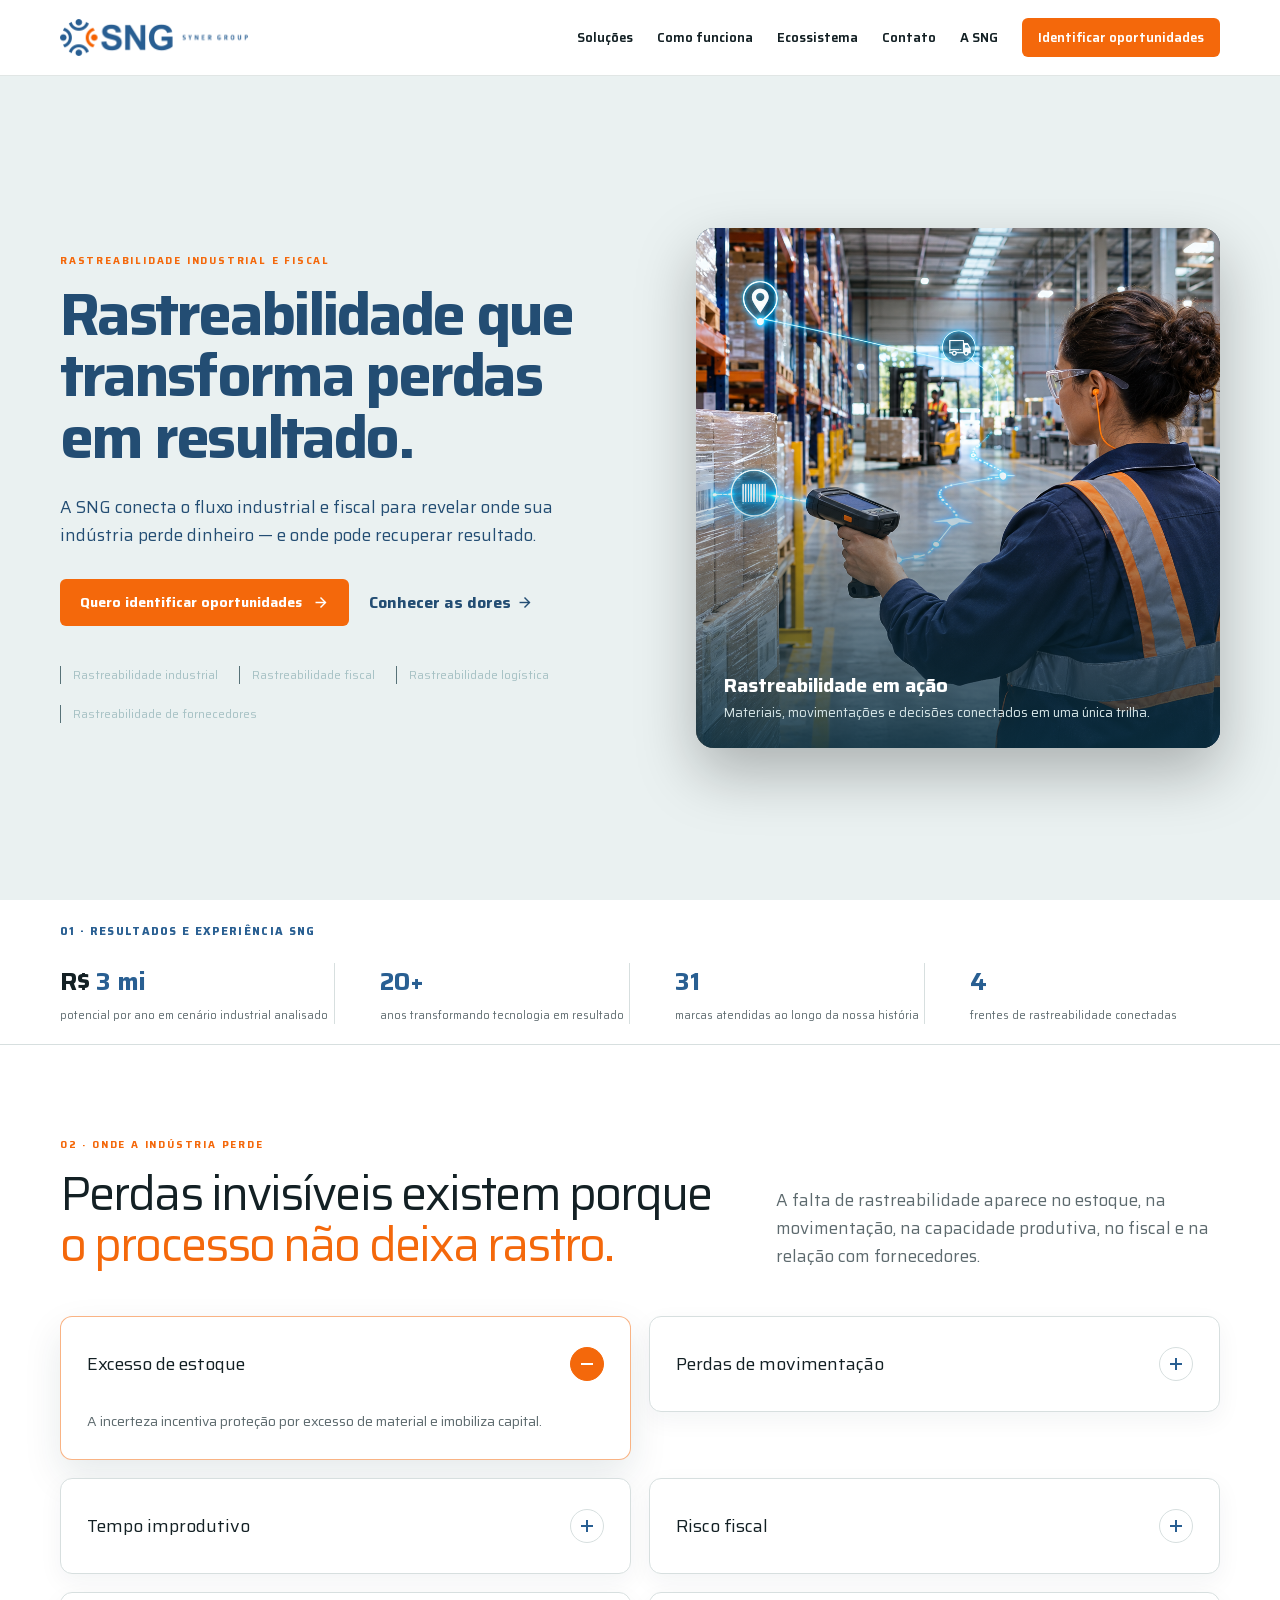
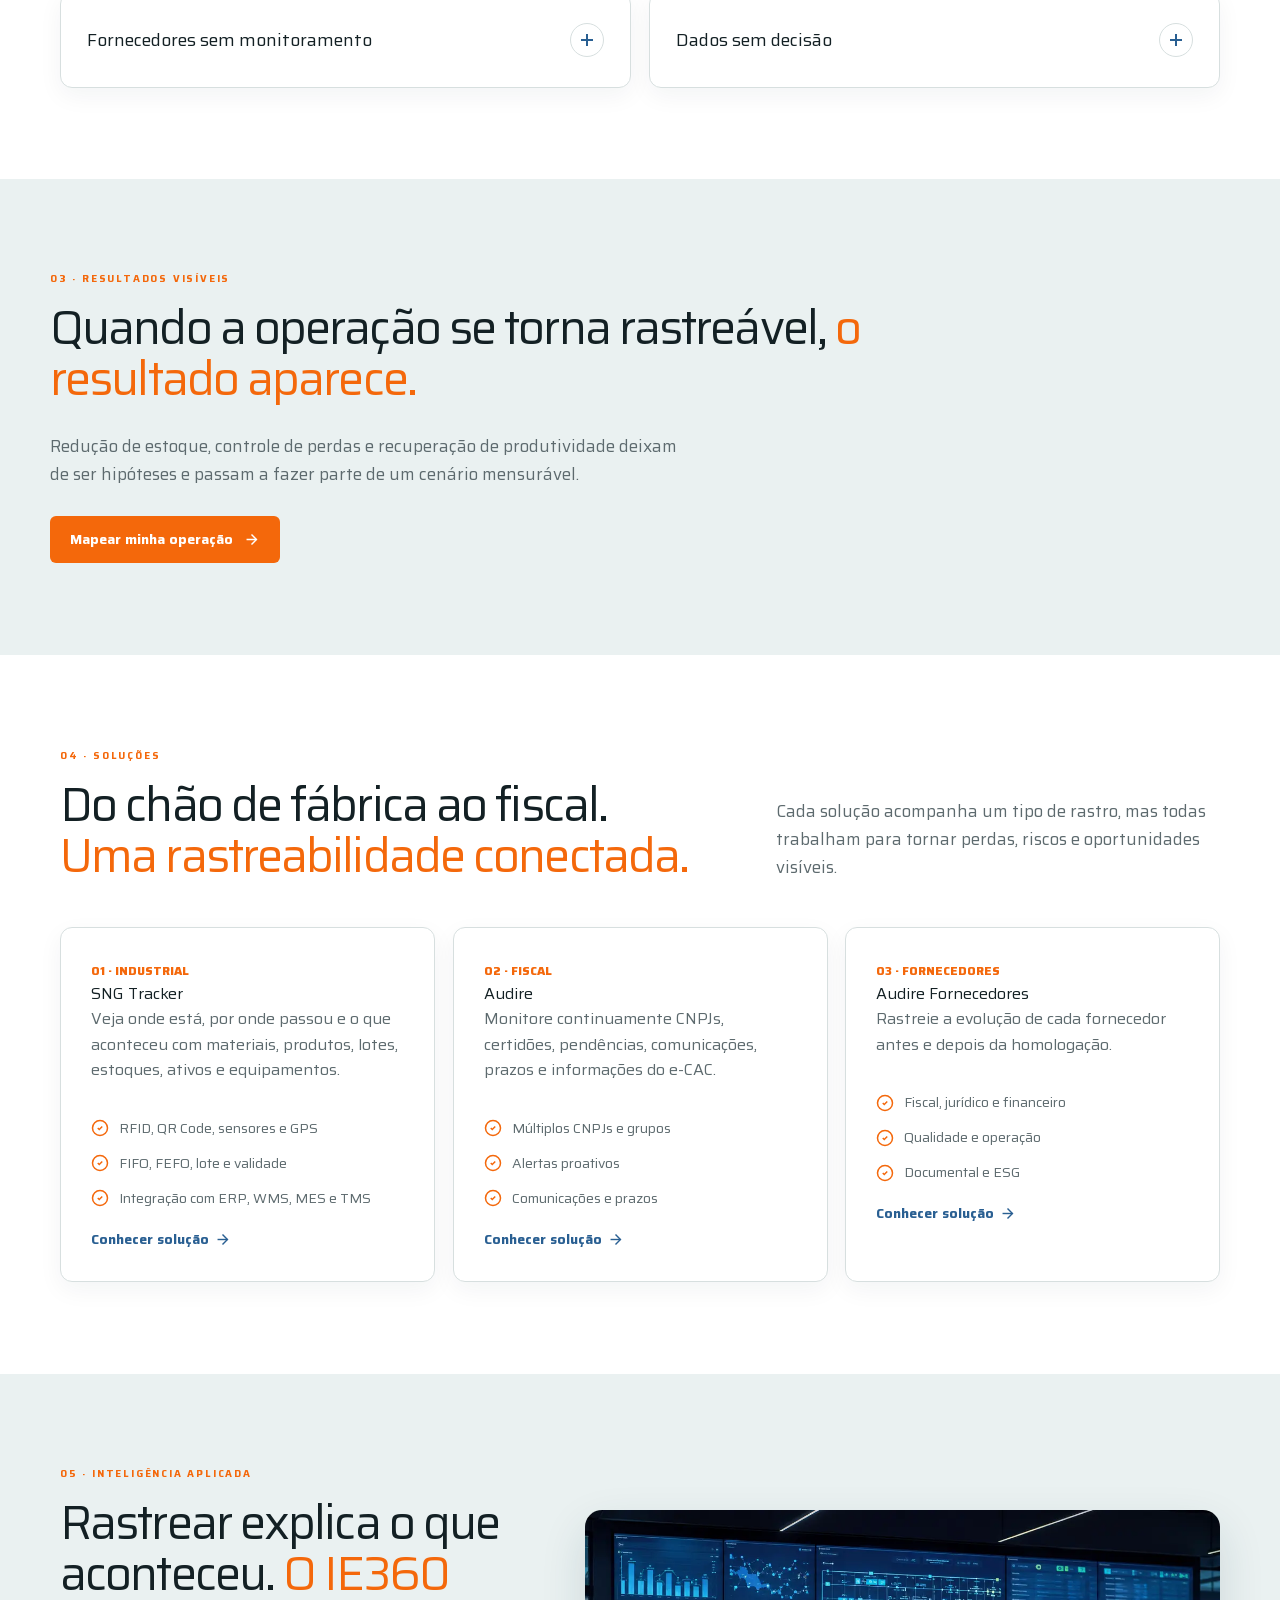
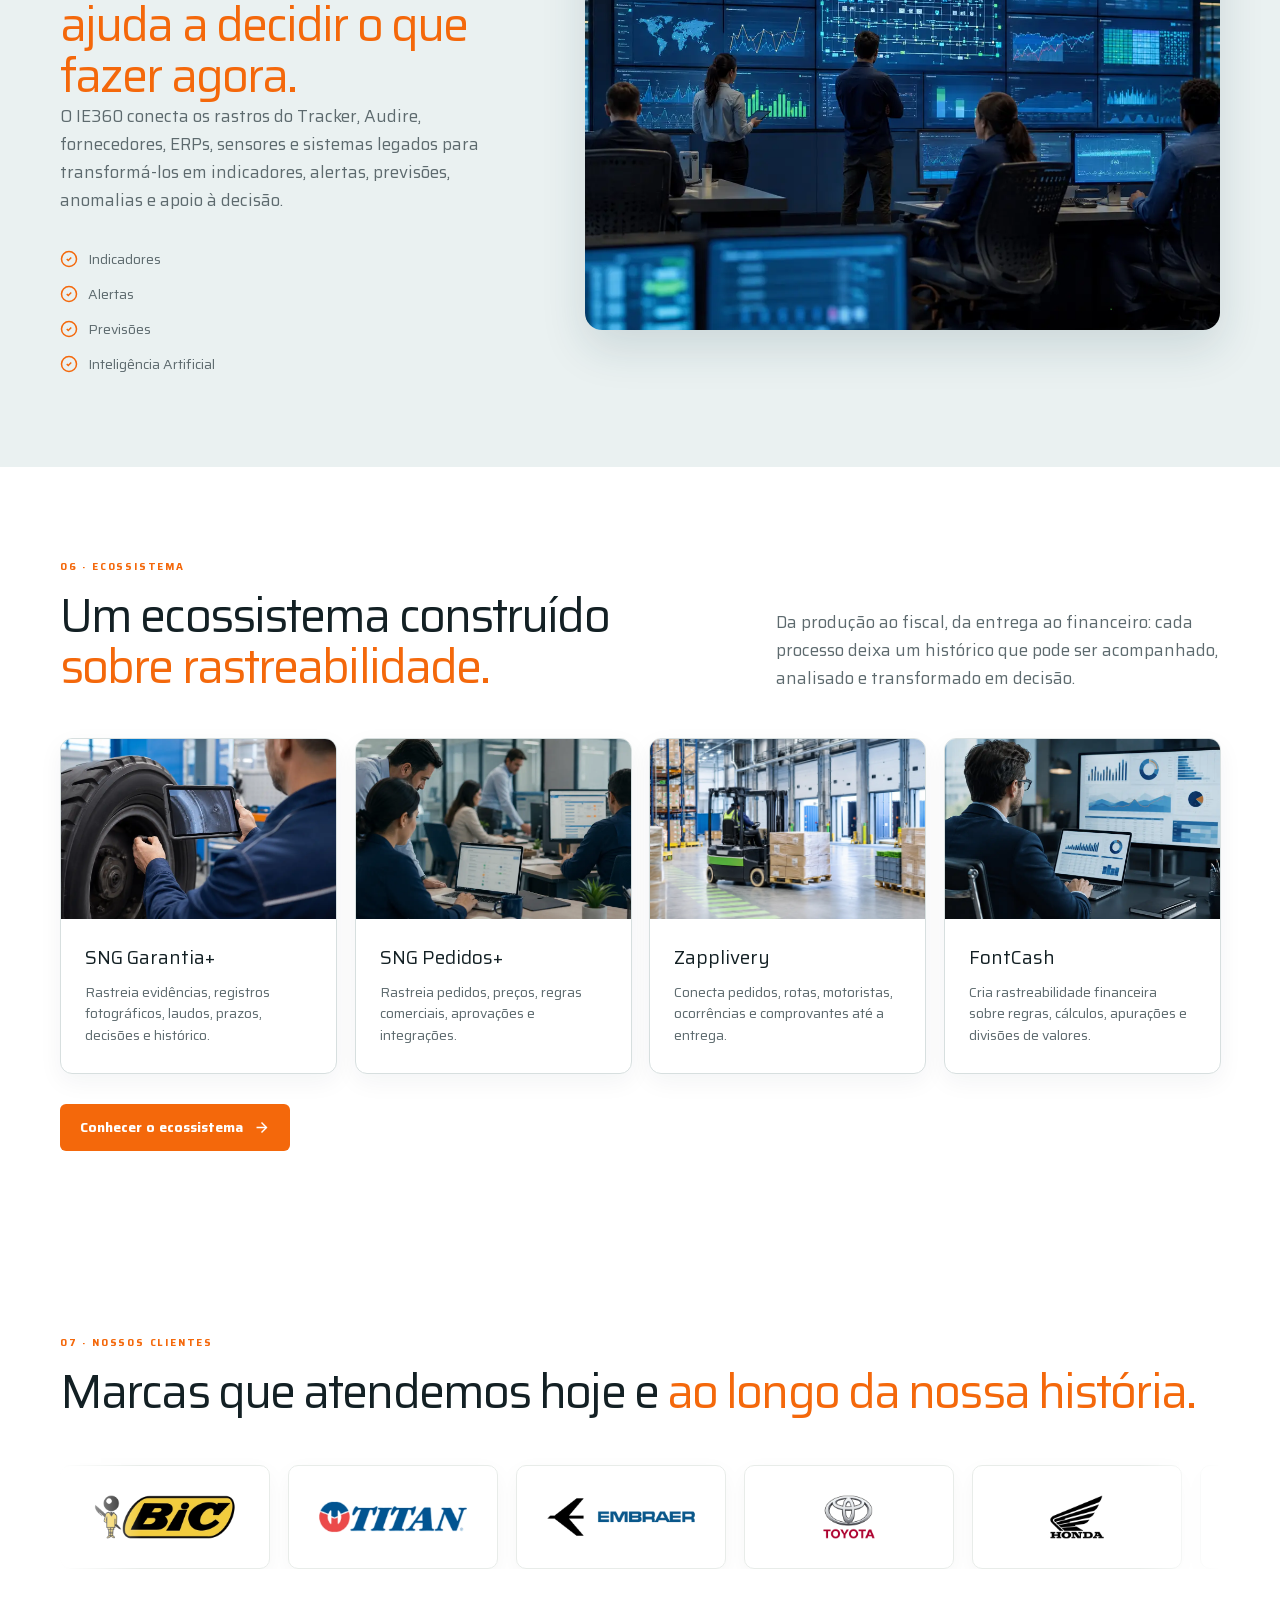
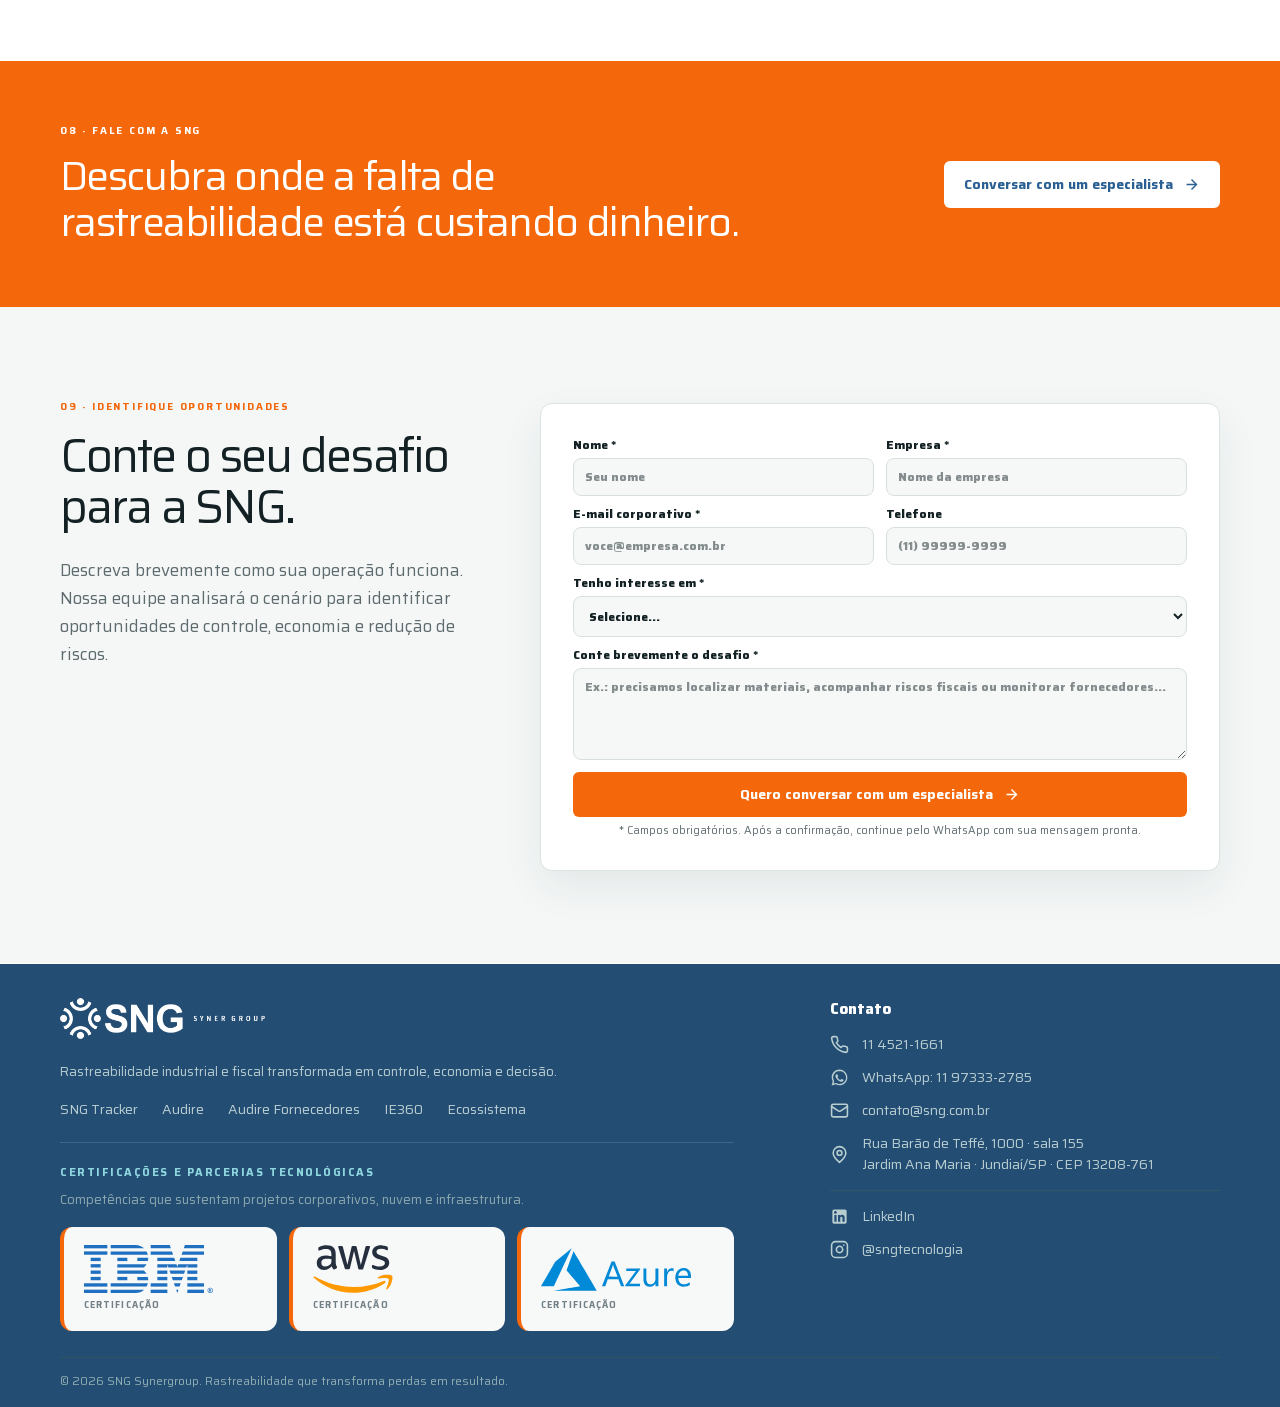
==== commit d3922997: "Animacoes" ====
--- a/index.html
+++ b/index.html
@@ -690,7 +690,7 @@
               Descubra onde a falta de rastreabilidade está custando dinheiro.
             </h2>
           </div>
-          <a class="button button-light" href="#formulario-contato"
+          <a class="button button-light" href="./contato.html"
             >Conversar com um especialista
             <svg
               viewBox="0 0 24 24"
--- a/css/sng-overrides.css
+++ b/css/sng-overrides.css
@@ -14,6 +14,68 @@
 }
 .main-nav .button {
   flex-shrink: 0;
+}
+.main-nav .nav-login {
+  margin-left: 0;
+}
+
+/* Entradas suaves e microinterações */
+.motion-item {
+  opacity: 0;
+  transform: translateY(24px) scale(0.985);
+  transition:
+    opacity 0.65s cubic-bezier(0.22, 1, 0.36, 1) var(--motion-delay, 0ms),
+    transform 0.65s cubic-bezier(0.22, 1, 0.36, 1) var(--motion-delay, 0ms);
+  will-change: opacity, transform;
+}
+.motion-item.motion-visible {
+  opacity: 1;
+  transform: translateY(0) scale(1);
+}
+.proof-grid > div.motion-item,
+.contact-fields > label.motion-item {
+  transform: translateY(18px);
+}
+.proof-grid > div.motion-item.motion-visible,
+.contact-fields > label.motion-item.motion-visible {
+  transform: translateY(0);
+}
+.solution-card,
+.ecosystem-cards .card,
+.home-contact-section .contact-form {
+  transition:
+    transform 0.3s ease,
+    box-shadow 0.3s ease,
+    border-color 0.3s ease;
+}
+.solution-card:hover,
+.ecosystem-cards .card:hover {
+  transform: translateY(-6px);
+  box-shadow: 0 18px 42px #092d3e1a;
+}
+.hero-generated-visual img {
+  animation: sng-hero-breathe 7s ease-in-out infinite;
+}
+@keyframes sng-hero-breathe {
+  0%,
+  100% {
+    transform: scale(1);
+  }
+  50% {
+    transform: scale(1.025);
+  }
+}
+
+@media (prefers-reduced-motion: reduce) {
+  .motion-item,
+  .motion-item.motion-visible {
+    opacity: 1;
+    transform: none;
+    transition: none;
+  }
+  .hero-generated-visual img {
+    animation: none;
+  }
 }
 
 @media (max-width: 1180px) and (min-width: 901px) {
